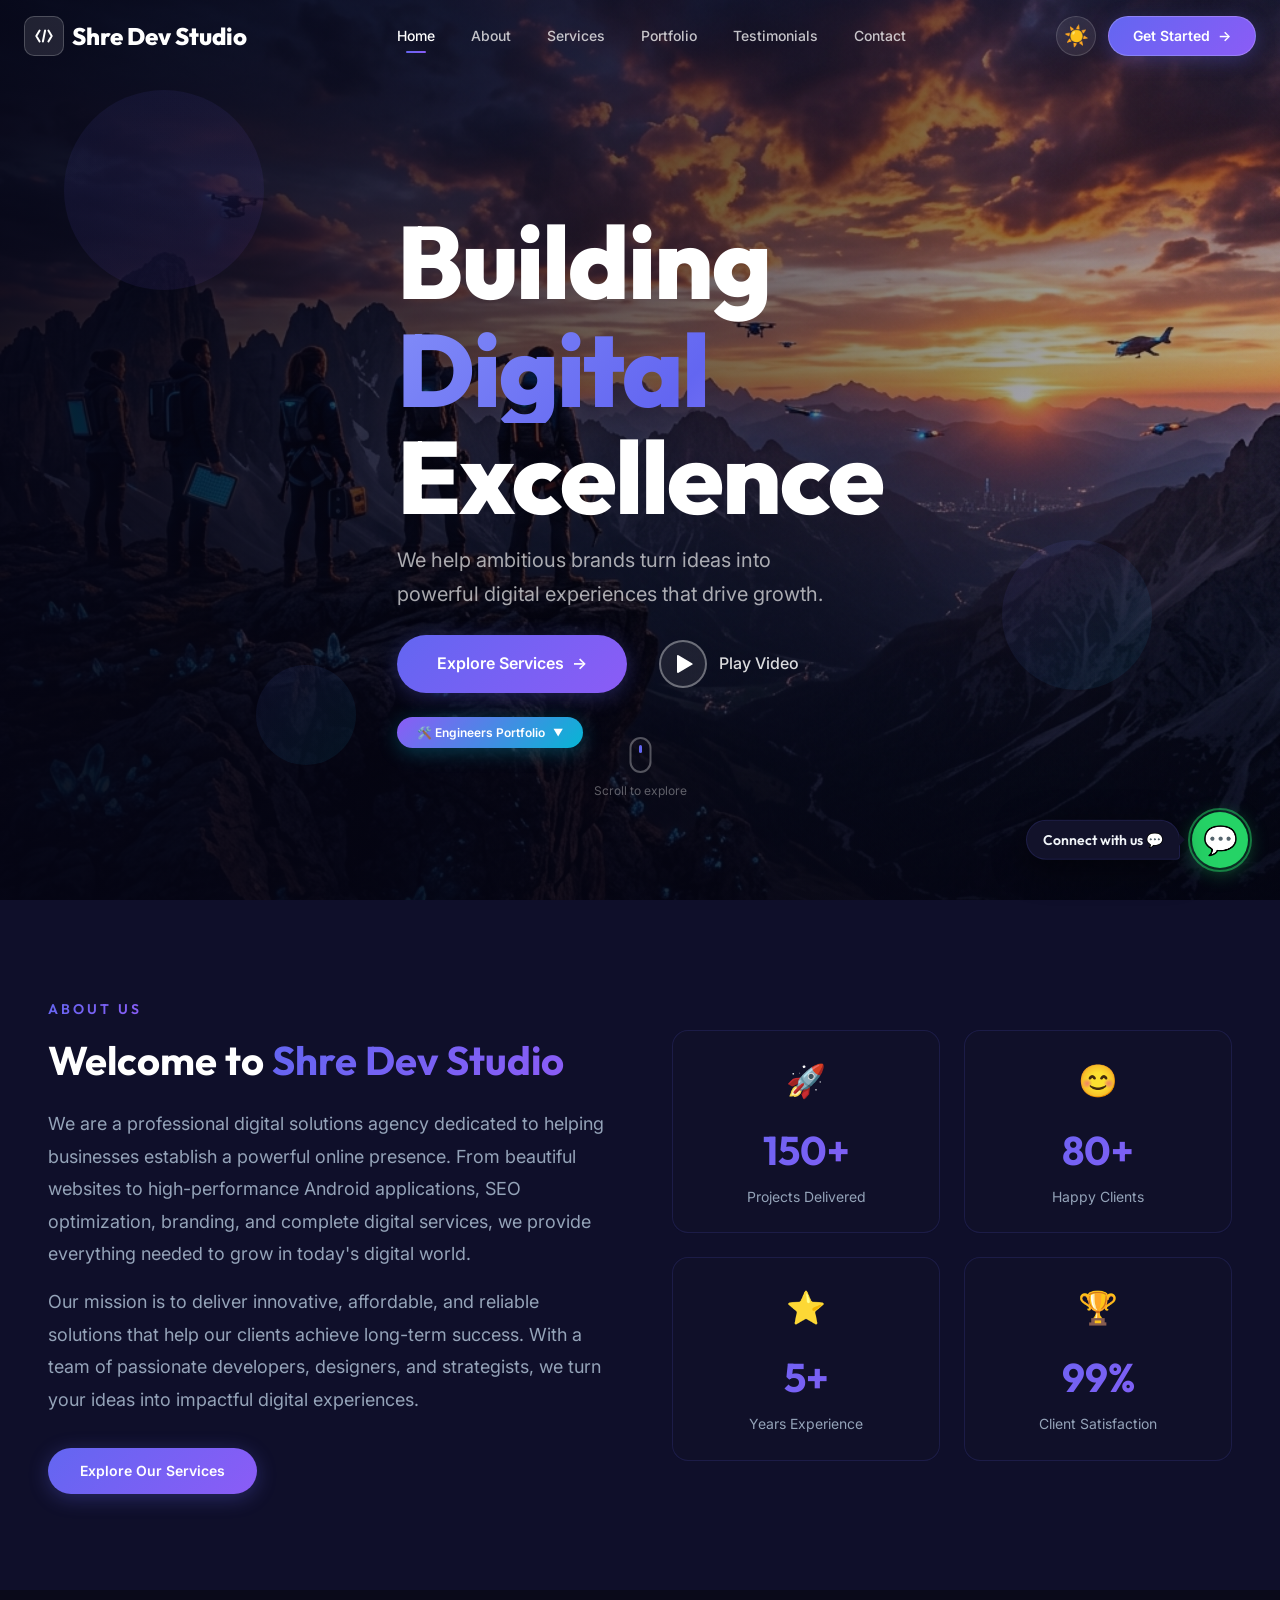
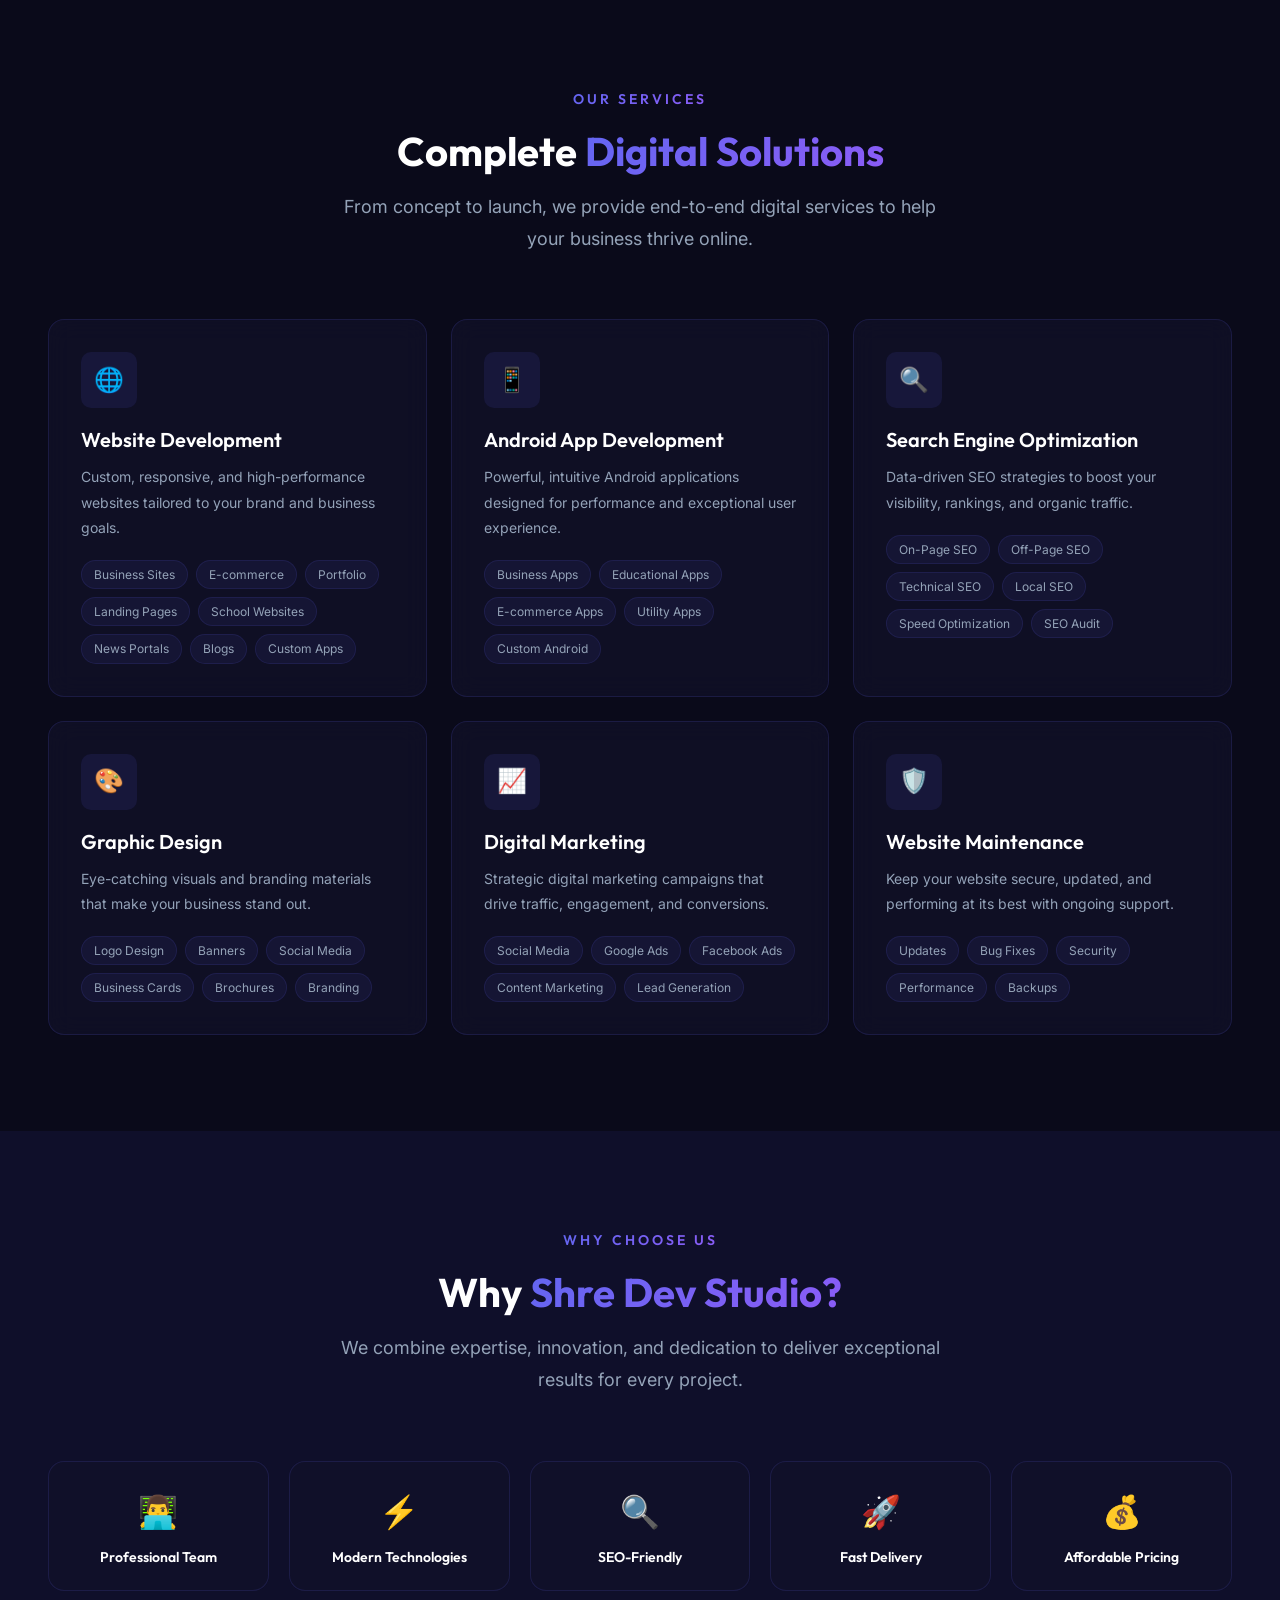
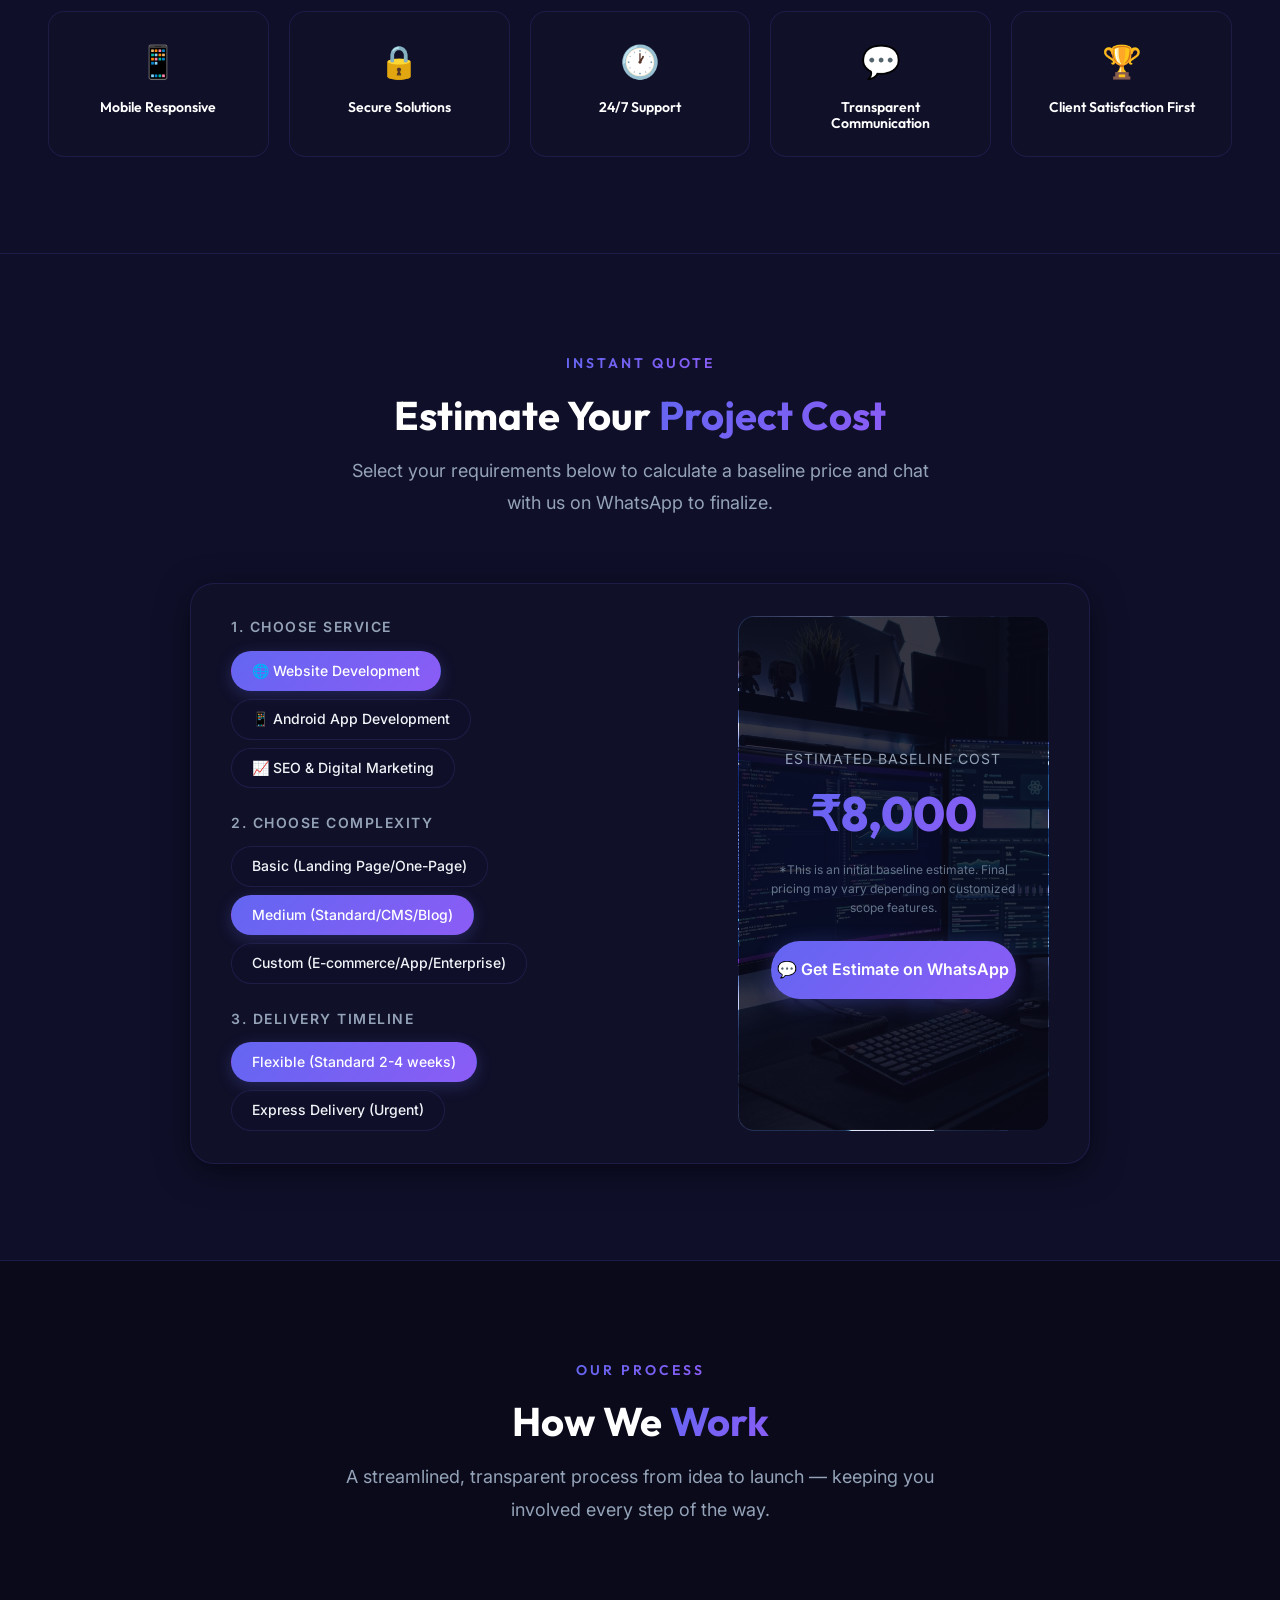
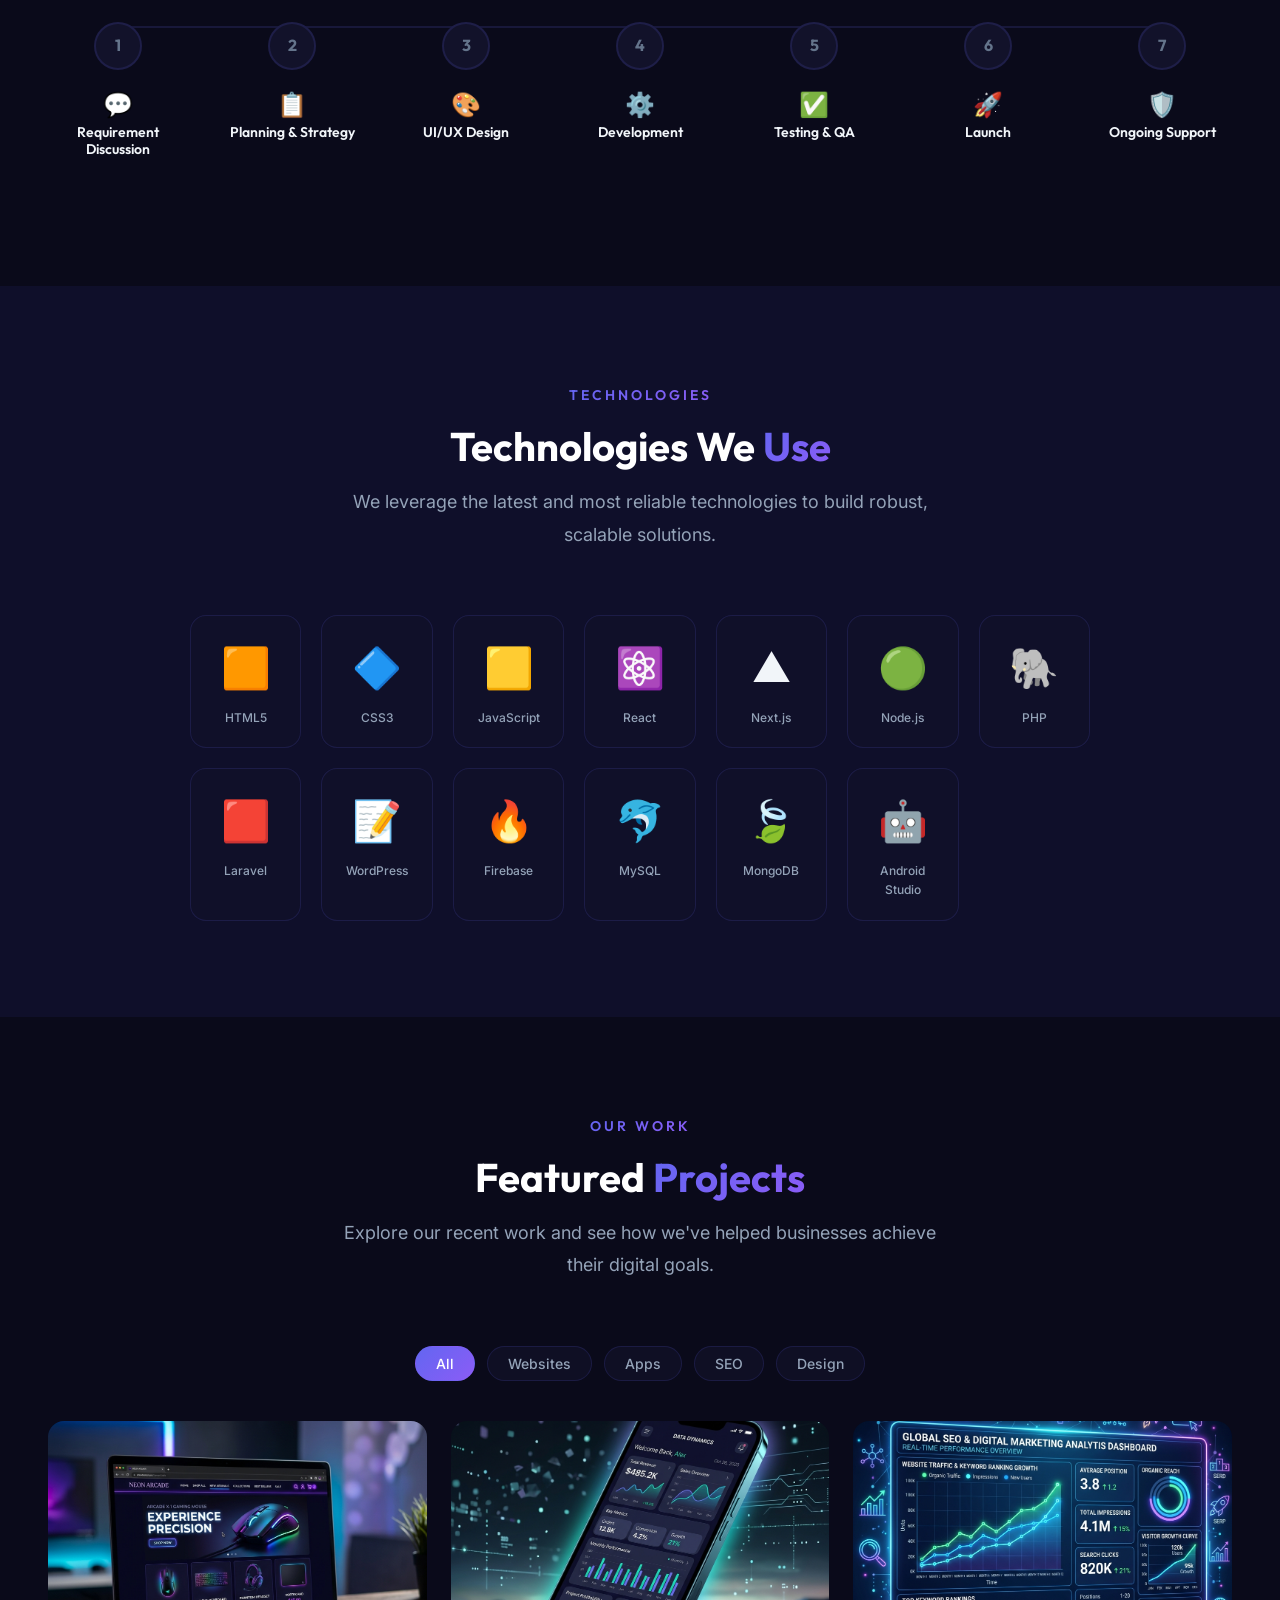
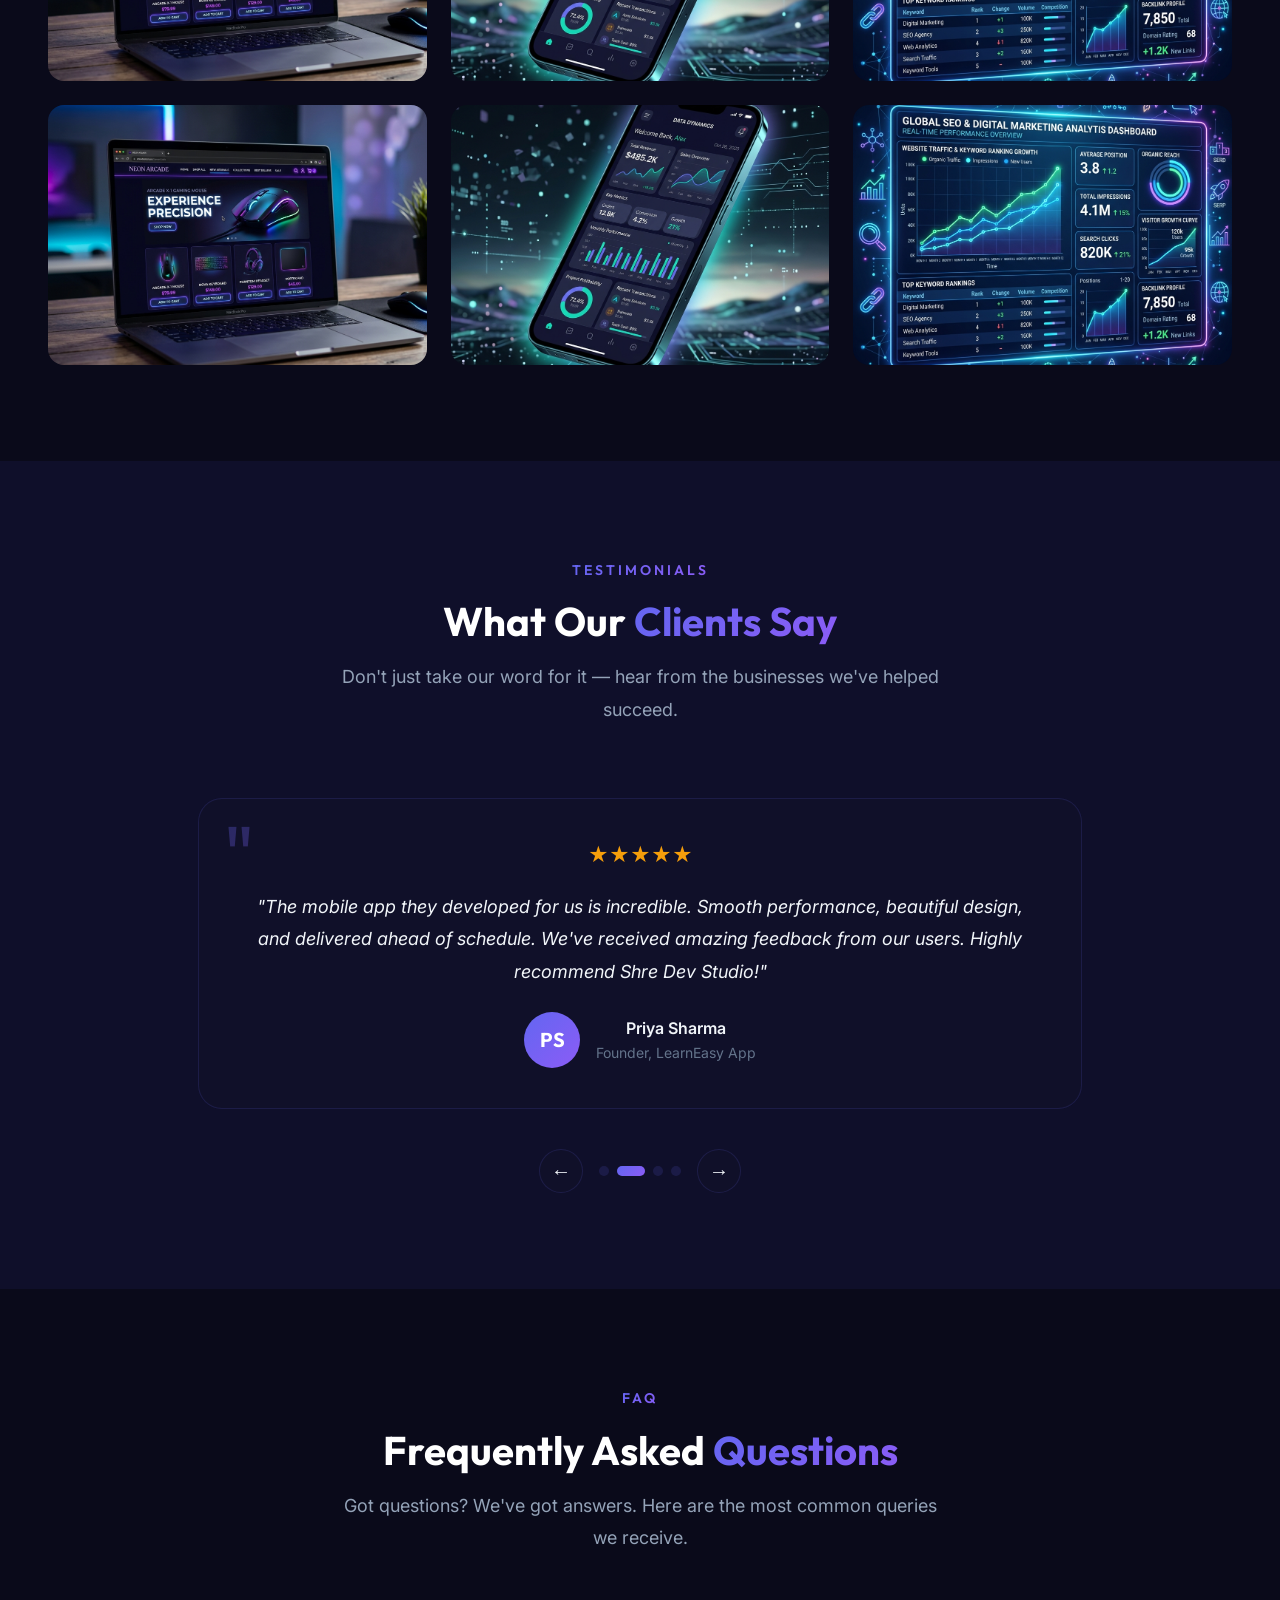
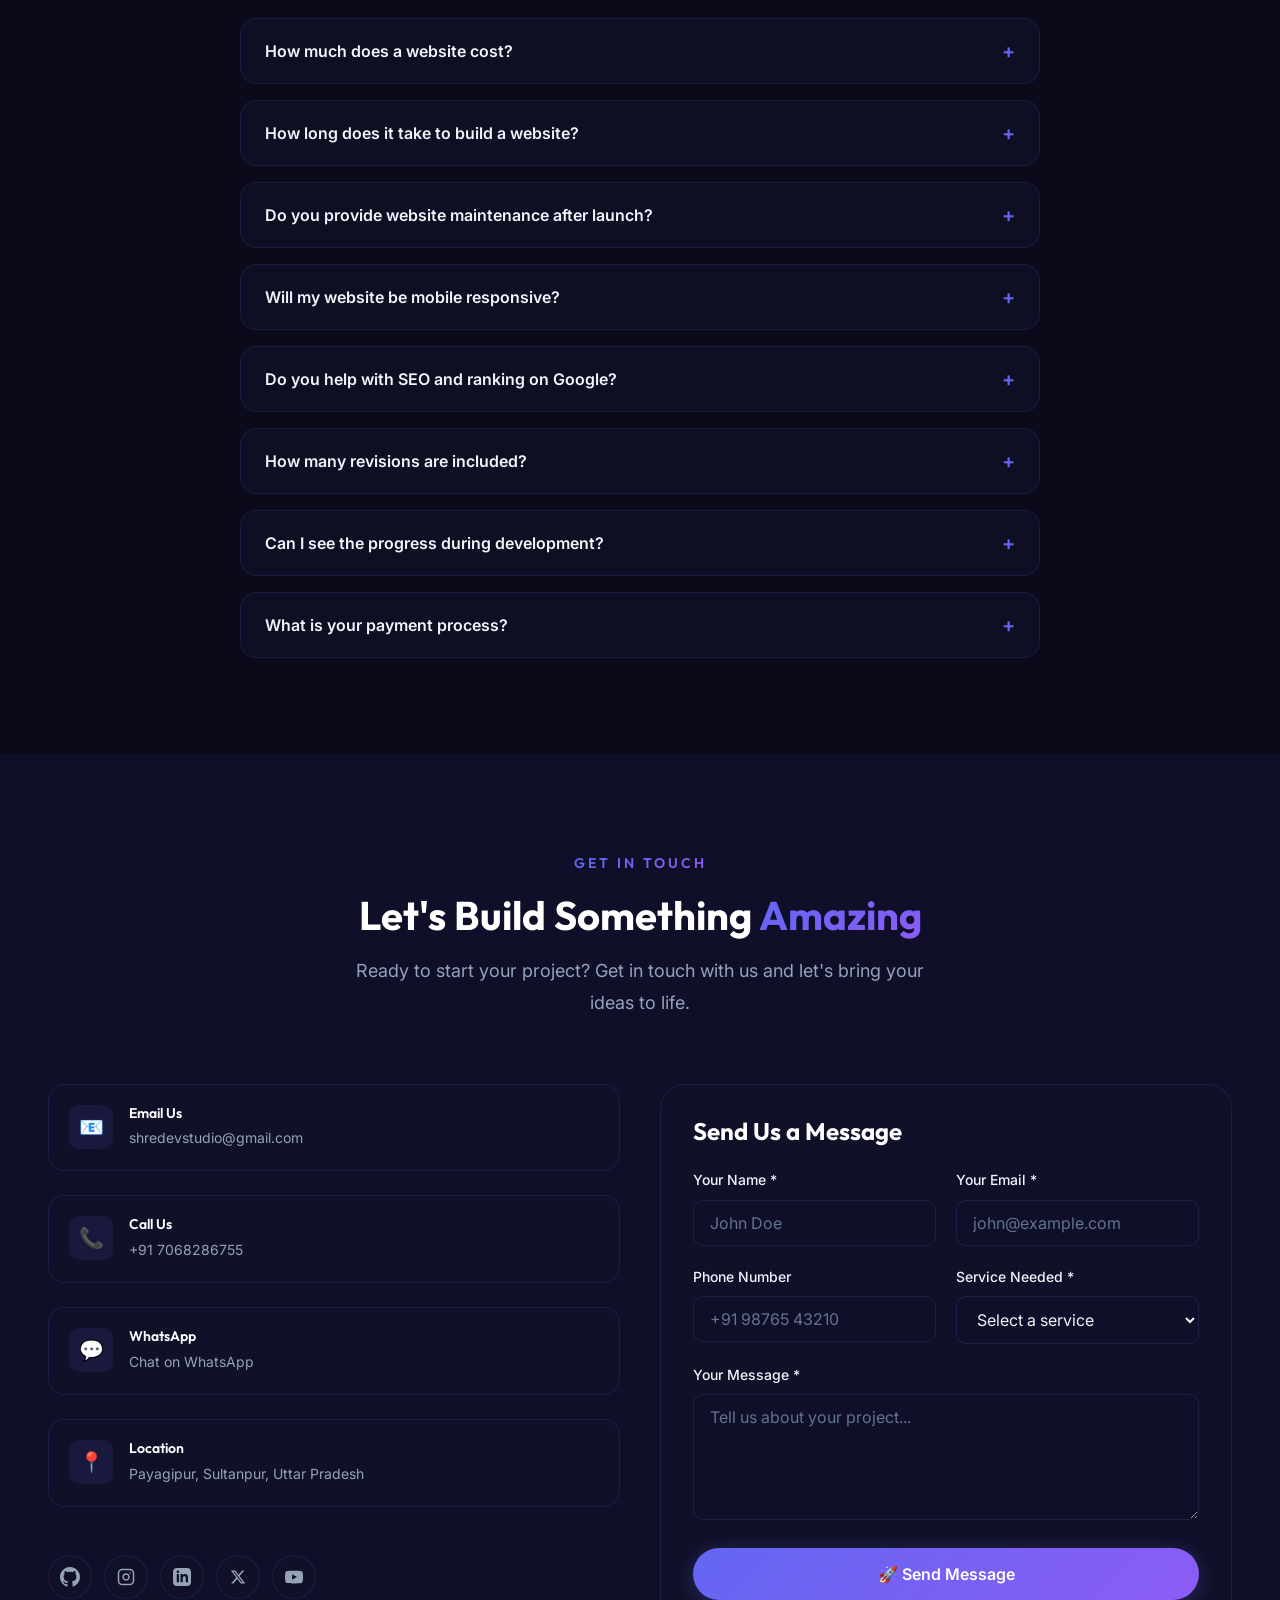
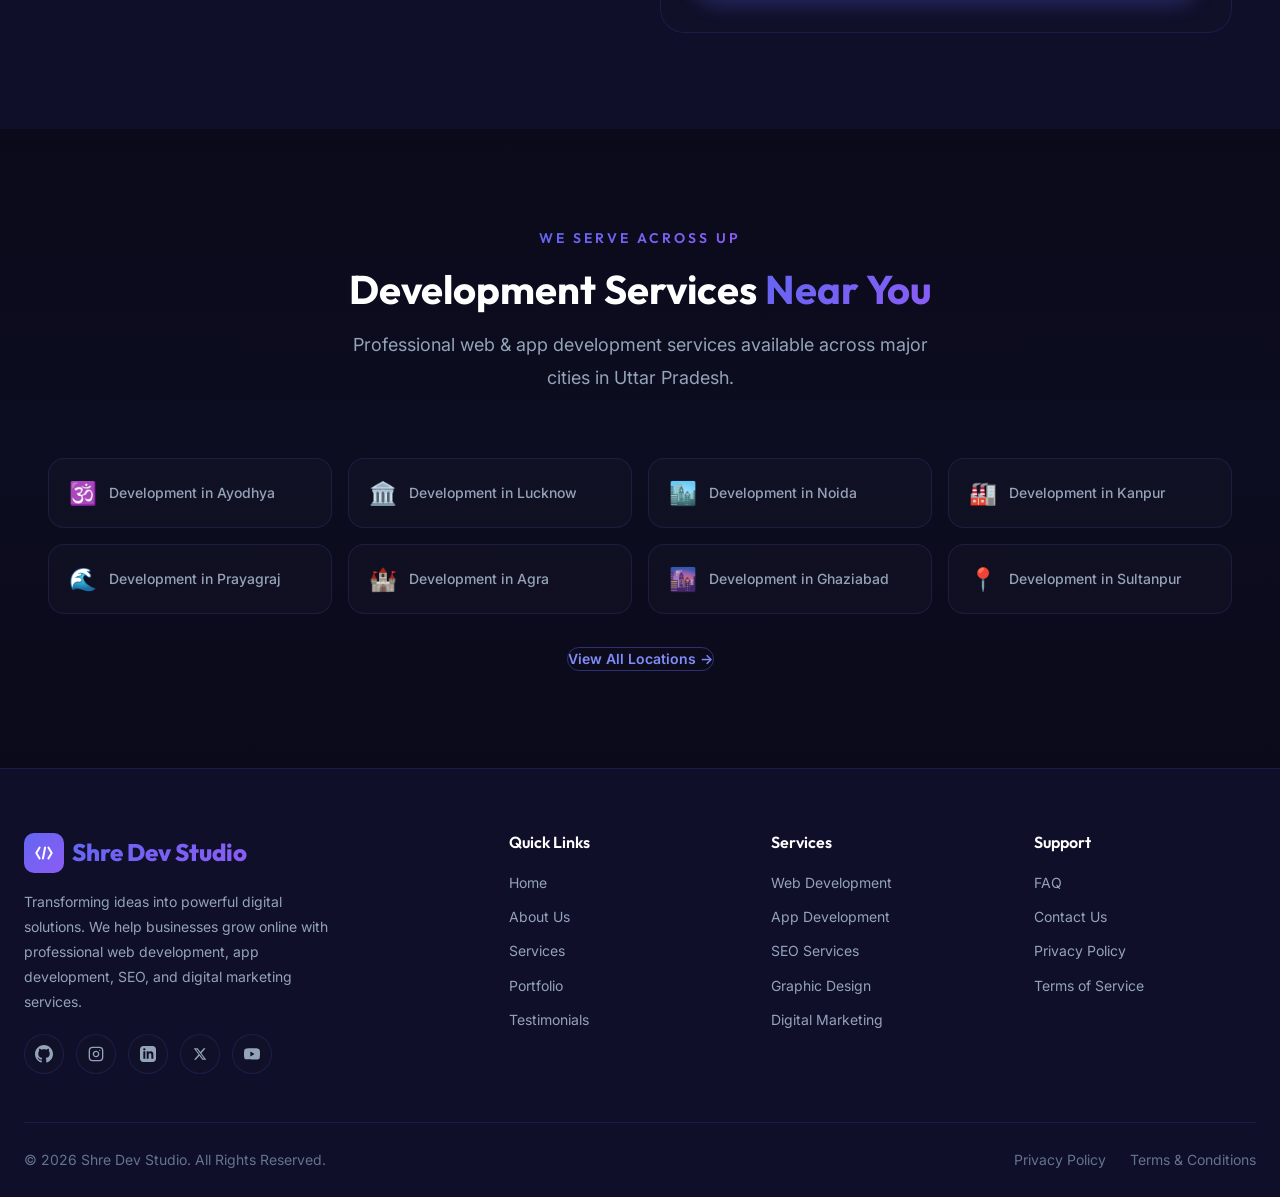
==== index.html @ f1b100f3 "feat: add Google Search Console verification meta tag and fix testimonials overflow" ====
<!DOCTYPE html>
<html lang="en" data-theme="dark">

<head>
  <meta name="google-site-verification" content="E406HyNYIqnOpGZdB5TGiKo2HDnlmCuM9sXrgtNdqH0" />
  <meta charset="UTF-8">
  <meta name="viewport" content="width=device-width, initial-scale=1.0">
  <meta name="description"
    content="Shre Dev Studio — Professional website development, Android app development, SEO, branding, and complete digital solutions. Transform your ideas into powerful digital products.">
  <meta name="keywords"
    content="web development, android app development, SEO, digital marketing, graphic design, Shre Dev Studio">
  <meta name="author" content="Shre Dev Studio">
  <meta name="robots" content="index, follow">
  <meta name="google-site-verification" content="_7-mCQWUEItEmErUAG4R-D1ymG3oy1KZn84P_US-91A" />

  <!-- Open Graph -->
  <meta property="og:title" content="Shre Dev Studio — Transforming Ideas into Powerful Digital Solutions">
  <meta property="og:description"
    content="Professional website development, Android app development, SEO, branding, and complete digital solutions.">
  <meta property="og:type" content="website">
  <meta property="og:url" content="https://www.shredevstudio.com">
  <meta property="og:image" content="assets/images/hero-illustration.png">

  <!-- Twitter Card -->
  <meta name="twitter:card" content="summary_large_image">
  <meta name="twitter:title" content="Shre Dev Studio — Transforming Ideas into Powerful Digital Solutions">
  <meta name="twitter:description"
    content="Professional website development, Android app development, SEO, branding, and complete digital solutions.">

  <link rel="canonical" href="https://www.shredevstudio.com" />

  <title>Shre Dev Studio — Transforming Ideas into Powerful Digital Solutions</title>

  <!-- Preconnect to Google Fonts -->
  <link rel="preconnect" href="https://fonts.googleapis.com">
  <link rel="preconnect" href="https://fonts.gstatic.com" crossorigin>

  <!-- Stylesheets -->
  <link rel="stylesheet" href="css/style.css">
  <link rel="stylesheet" href="css/sections.css">
  <link rel="stylesheet" href="css/animations.css">

  <!-- Favicon -->
  <link rel="icon" type="image/svg+xml"
    href="data:image/svg+xml,<svg xmlns='http://www.w3.org/2000/svg' viewBox='0 0 100 100'><rect width='100' height='100' rx='20' fill='%236366f1'/><text x='50' y='68' font-family='Arial' font-size='55' font-weight='bold' text-anchor='middle' fill='white'>S</text></svg>">

  <!-- JSON-LD Structured Data -->
  <script type="application/ld+json">
  {
    "@context": "https://schema.org",
    "@type": "ProfessionalService",
    "name": "Shre Dev Studio",
    "description": "Professional digital solutions agency providing website development, Android app development, SEO, branding, and digital marketing services.",
    "url": "https://www.shredevstudio.com",
    "logo": "https://www.shredevstudio.com/assets/images/hero-illustration.png",
    "telephone": "+917068286755",
    "email": "shredevstudio@gmail.com",
    "founder": {
      "@type": "Organization",
      "name": "Titanium Team"
    },
    "address": {
      "@type": "PostalAddress",
      "streetAddress": "Padipur",
      "addressLocality": "Sultanpur",
      "addressRegion": "Uttar Pradesh",
      "addressCountry": "IN"
    },
    "serviceType": ["Web Development", "App Development", "SEO", "Digital Marketing", "Graphic Design"],
    "areaServed": "Worldwide",
    "priceRange": "$$",
    "sameAs": [
      "https://github.com/shreyansh00102/shredevstudio",
      "https://www.instagram.com/shre_webstudio",
      "https://www.linkedin.com/in/shreyansh-upadhyay-8b54b6243"
    ]
  }
  </script>
</head>

<body>

  <!-- ============================================
       Navigation
       ============================================ -->
  <nav class="navbar navbar--transparent" id="navbar" role="navigation" aria-label="Main navigation">
    <div class="navbar__container">
      <a href="#" class="navbar__logo" aria-label="Shre Dev Studio Home">
        <div class="navbar__logo-icon">
          <svg xmlns="http://www.w3.org/2000/svg" viewBox="0 0 100 100" fill="none" stroke="currentColor"
            stroke-width="9" stroke-linecap="round" stroke-linejoin="round" style="width: 22px; height: 22px;">
            <path d="M30 25 L15 50 L30 75 M70 25 L85 50 L70 75 M45 75 L55 25" />
          </svg>
        </div>
        <span>Shre Dev Studio</span>
      </a>

      <div class="navbar__menu" id="navbar-menu" role="menubar">
        <a href="#home" class="navbar__link active" role="menuitem">Home</a>
        <a href="#about" class="navbar__link" role="menuitem">About</a>
        <a href="#services" class="navbar__link" role="menuitem">Services</a>
        <a href="#portfolio" class="navbar__link" role="menuitem">Portfolio</a>
        <a href="#testimonials" class="navbar__link" role="menuitem">Testimonials</a>
        <a href="#contact" class="navbar__link" role="menuitem">Contact</a>
      </div>

      <div class="navbar__actions">
        <button class="theme-toggle" id="theme-toggle" aria-label="Toggle dark mode">🌙</button>
        <a href="#contact" class="btn btn--primary btn--nav-cta">Get Started <span class="btn-arrow">→</span></a>
        <button class="hamburger" id="hamburger" aria-label="Open menu" aria-expanded="false">
          <span class="hamburger__line"></span>
          <span class="hamburger__line"></span>
          <span class="hamburger__line"></span>
        </button>
      </div>
    </div>
  </nav>

  <!-- Mobile Overlay -->
  <div class="mobile-overlay" id="mobile-overlay"></div>

  <main>

    <!-- ============================================
         Hero Section — Cinematic Full-Screen
         ============================================ -->
    <section class="hero-cinematic" id="home">
      <!-- Background Image -->
      <div class="hero-cinematic__bg">
        <img src="assets/images/hero-cinematic.png" alt="Shre Dev Studio — Digital Excellence" loading="eager">
      </div>

      <!-- Gradient Overlay -->
      <div class="hero-cinematic__overlay"></div>

      <!-- Floating particles -->
      <div class="particle particle--1"></div>
      <div class="particle particle--2"></div>
      <div class="particle particle--3"></div>

      <!-- Hero Content -->
      <div class="hero-cinematic__content">
        <h1 class="hero-cinematic__title">
          Building
          <span class="hero-cinematic__title-highlight">Digital</span>
          Excellence
        </h1>

        <p class="hero-cinematic__subtitle">
          We help ambitious brands turn ideas into<br>
          powerful digital experiences that drive growth.
        </p>

        <div class="hero-cinematic__cta">
          <a href="#services" class="btn btn--primary btn--lg hero-cinematic__btn-explore">
            Explore Services <span class="btn-arrow">→</span>
          </a>
          <div class="hero-cinematic__play-btn" role="button" tabindex="0" aria-label="Play Video">
            <div class="hero-cinematic__play-icon">
              <svg width="16" height="18" viewBox="0 0 16 18" fill="none" xmlns="http://www.w3.org/2000/svg">
                <path d="M15 8.134a1 1 0 0 1 0 1.732l-13.5 7.794A1 1 0 0 1 0 16.794V1.206A1 1 0 0 1 1.5.34L15 8.134z"
                  fill="white" />
              </svg>
            </div>
            <span>Play Video</span>
          </div>
        </div>

        <!-- Engineers Portfolio Dropdown -->
        <div class="hero-cinematic__portfolio-dropdown">
          <div class="dropdown btn--dropdown-container">
            <button class="btn btn--accent btn--sm dropdown__trigger" aria-haspopup="true" aria-expanded="false"
              style="display: flex; align-items: center; gap: 8px;">
              🛠️ Engineers Portfolio <span class="dropdown__arrow"
                style="font-size: 10px; transition: transform var(--transition-normal);">▼</span>
            </button>
            <div class="dropdown__menu">
              <a href="https://zameerkhan.online" class="dropdown__item" target="_blank" rel="noopener">👨‍💻 Zameer
                Khan Portfolio</a>
              <a href="https://shreyansh-two.vercel.app" class="dropdown__item" target="_blank" rel="noopener">👨‍💻
                Shreyansh Portfolio</a>
            </div>
          </div>
        </div>
      </div>



      <!-- Scroll Indicator -->
      <div class="hero-cinematic__scroll">
        <div class="hero-cinematic__scroll-mouse"></div>
        <span>Scroll to explore</span>
      </div>
    </section>

    <!-- ============================================
         About Section
         ============================================ -->
    <section class="section section--alt" id="about">
      <div class="container">
        <div class="about__grid">
          <div class="about__text animate-on-scroll" data-animation="slide-right">
            <span class="section__label">About Us</span>
            <h2 class="section__title">Welcome to <span class="gradient-text">Shre Dev Studio</span></h2>
            <p>
              We are a professional digital solutions agency dedicated to helping businesses establish a powerful online
              presence. From beautiful websites to high-performance Android applications, SEO optimization, branding,
              and complete digital services, we provide everything needed to grow in today's digital world.
            </p>
            <p>
              Our mission is to deliver innovative, affordable, and reliable solutions that help our clients achieve
              long-term success. With a team of passionate developers, designers, and strategists, we turn your ideas
              into impactful digital experiences.
            </p>
            <div style="margin-top: var(--space-8);">
              <a href="#services" class="btn btn--primary">Explore Our Services</a>
            </div>
          </div>

          <div class="about__stats-grid animate-on-scroll" data-animation="slide-left">
            <div class="about__stat-card">
              <div class="about__stat-icon">🚀</div>
              <div class="about__stat-value" data-counter="150" data-suffix="+">0+</div>
              <div class="about__stat-title">Projects Delivered</div>
            </div>
            <div class="about__stat-card">
              <div class="about__stat-icon">😊</div>
              <div class="about__stat-value" data-counter="80" data-suffix="+">0+</div>
              <div class="about__stat-title">Happy Clients</div>
            </div>
            <div class="about__stat-card">
              <div class="about__stat-icon">⭐</div>
              <div class="about__stat-value" data-counter="5" data-suffix="+">0+</div>
              <div class="about__stat-title">Years Experience</div>
            </div>
            <div class="about__stat-card">
              <div class="about__stat-icon">🏆</div>
              <div class="about__stat-value" data-counter="99" data-suffix="%">0%</div>
              <div class="about__stat-title">Client Satisfaction</div>
            </div>
          </div>
        </div>
      </div>
    </section>

    <!-- ============================================
         Services Section
         ============================================ -->
    <section class="section" id="services">
      <div class="container">
        <div class="section__header animate-on-scroll">
          <span class="section__label">Our Services</span>
          <h2 class="section__title">Complete <span class="gradient-text">Digital Solutions</span></h2>
          <p class="section__subtitle">From concept to launch, we provide end-to-end digital services to help your
            business thrive online.</p>
        </div>

        <div class="services__grid">
          <!-- Website Development -->
          <div class="service-card animate-on-scroll delay-1">
            <div class="service-card__icon">🌐</div>
            <h3 class="service-card__title">Website Development</h3>
            <p class="service-card__desc">Custom, responsive, and high-performance websites tailored to your brand and
              business goals.</p>
            <div class="service-card__list">
              <span class="service-card__tag">Business Sites</span>
              <span class="service-card__tag">E-commerce</span>
              <span class="service-card__tag">Portfolio</span>
              <span class="service-card__tag">Landing Pages</span>
              <span class="service-card__tag">School Websites</span>
              <span class="service-card__tag">News Portals</span>
              <span class="service-card__tag">Blogs</span>
              <span class="service-card__tag">Custom Apps</span>
            </div>
          </div>

          <!-- Android App Development -->
          <div class="service-card animate-on-scroll delay-2">
            <div class="service-card__icon">📱</div>
            <h3 class="service-card__title">Android App Development</h3>
            <p class="service-card__desc">Powerful, intuitive Android applications designed for performance and
              exceptional user experience.</p>
            <div class="service-card__list">
              <span class="service-card__tag">Business Apps</span>
              <span class="service-card__tag">Educational Apps</span>
              <span class="service-card__tag">E-commerce Apps</span>
              <span class="service-card__tag">Utility Apps</span>
              <span class="service-card__tag">Custom Android</span>
            </div>
          </div>

          <!-- SEO -->
          <div class="service-card animate-on-scroll delay-3">
            <div class="service-card__icon">🔍</div>
            <h3 class="service-card__title">Search Engine Optimization</h3>
            <p class="service-card__desc">Data-driven SEO strategies to boost your visibility, rankings, and organic
              traffic.</p>
            <div class="service-card__list">
              <span class="service-card__tag">On-Page SEO</span>
              <span class="service-card__tag">Off-Page SEO</span>
              <span class="service-card__tag">Technical SEO</span>
              <span class="service-card__tag">Local SEO</span>
              <span class="service-card__tag">Speed Optimization</span>
              <span class="service-card__tag">SEO Audit</span>
            </div>
          </div>

          <!-- Graphic Design -->
          <div class="service-card animate-on-scroll delay-4">
            <div class="service-card__icon">🎨</div>
            <h3 class="service-card__title">Graphic Design</h3>
            <p class="service-card__desc">Eye-catching visuals and branding materials that make your business stand out.
            </p>
            <div class="service-card__list">
              <span class="service-card__tag">Logo Design</span>
              <span class="service-card__tag">Banners</span>
              <span class="service-card__tag">Social Media</span>
              <span class="service-card__tag">Business Cards</span>
              <span class="service-card__tag">Brochures</span>
              <span class="service-card__tag">Branding</span>
            </div>
          </div>

          <!-- Digital Marketing -->
          <div class="service-card animate-on-scroll delay-5">
            <div class="service-card__icon">📈</div>
            <h3 class="service-card__title">Digital Marketing</h3>
            <p class="service-card__desc">Strategic digital marketing campaigns that drive traffic, engagement, and
              conversions.</p>
            <div class="service-card__list">
              <span class="service-card__tag">Social Media</span>
              <span class="service-card__tag">Google Ads</span>
              <span class="service-card__tag">Facebook Ads</span>
              <span class="service-card__tag">Content Marketing</span>
              <span class="service-card__tag">Lead Generation</span>
            </div>
          </div>

          <!-- Website Maintenance -->
          <div class="service-card animate-on-scroll delay-6">
            <div class="service-card__icon">🛡️</div>
            <h3 class="service-card__title">Website Maintenance</h3>
            <p class="service-card__desc">Keep your website secure, updated, and performing at its best with ongoing
              support.</p>
            <div class="service-card__list">
              <span class="service-card__tag">Updates</span>
              <span class="service-card__tag">Bug Fixes</span>
              <span class="service-card__tag">Security</span>
              <span class="service-card__tag">Performance</span>
              <span class="service-card__tag">Backups</span>
            </div>
          </div>
        </div>
      </div>
    </section>

    <!-- ============================================
         Why Choose Us Section
         ============================================ -->
    <section class="section section--alt" id="why-us">
      <div class="container">
        <div class="section__header animate-on-scroll">
          <span class="section__label">Why Choose Us</span>
          <h2 class="section__title">Why <span class="gradient-text">Shre Dev Studio?</span></h2>
          <p class="section__subtitle">We combine expertise, innovation, and dedication to deliver exceptional results
            for every project.</p>
        </div>

        <div class="why__grid">
          <div class="why-card animate-on-scroll delay-1">
            <span class="why-card__icon">👨‍💻</span>
            <h4 class="why-card__title">Professional Team</h4>
          </div>
          <div class="why-card animate-on-scroll delay-2">
            <span class="why-card__icon">⚡</span>
            <h4 class="why-card__title">Modern Technologies</h4>
          </div>
          <div class="why-card animate-on-scroll delay-3">
            <span class="why-card__icon">🔍</span>
            <h4 class="why-card__title">SEO-Friendly</h4>
          </div>
          <div class="why-card animate-on-scroll delay-4">
            <span class="why-card__icon">🚀</span>
            <h4 class="why-card__title">Fast Delivery</h4>
          </div>
          <div class="why-card animate-on-scroll delay-5">
            <span class="why-card__icon">💰</span>
            <h4 class="why-card__title">Affordable Pricing</h4>
          </div>
          <div class="why-card animate-on-scroll delay-1">
            <span class="why-card__icon">📱</span>
            <h4 class="why-card__title">Mobile Responsive</h4>
          </div>
          <div class="why-card animate-on-scroll delay-2">
            <span class="why-card__icon">🔒</span>
            <h4 class="why-card__title">Secure Solutions</h4>
          </div>
          <div class="why-card animate-on-scroll delay-3">
            <span class="why-card__icon">🕐</span>
            <h4 class="why-card__title">24/7 Support</h4>
          </div>
          <div class="why-card animate-on-scroll delay-4">
            <span class="why-card__icon">💬</span>
            <h4 class="why-card__title">Transparent Communication</h4>
          </div>
          <div class="why-card animate-on-scroll delay-5">
            <span class="why-card__icon">🏆</span>
            <h4 class="why-card__title">Client Satisfaction First</h4>
          </div>
        </div>
      </div>
    </section>

    <!-- ============================================
         Project Cost Calculator Section
         ============================================ -->
    <section class="section calculator-section" id="estimator">
      <div class="container">
        <div class="section__header animate-on-scroll">
          <span class="section__label">Instant Quote</span>
          <h2 class="section__title">Estimate Your <span class="gradient-text">Project Cost</span></h2>
          <p class="section__subtitle">Select your requirements below to calculate a baseline price and chat with us on
            WhatsApp to finalize.</p>
        </div>

        <div class="calculator-wrapper animate-on-scroll" id="project-calculator">
          <div class="calc-grid">
            <!-- Selector Options -->
            <div class="calc-options">
              <!-- Service Category -->
              <div>
                <div class="calc-group-title">1. Choose Service</div>
                <div class="calc-pills">
                  <div class="calc-pill active" data-type="service" data-value="web">🌐 Website Development</div>
                  <div class="calc-pill" data-type="service" data-value="app">📱 Android App Development</div>
                  <div class="calc-pill" data-type="service" data-value="seo">📈 SEO & Digital Marketing</div>
                </div>
              </div>

              <!-- Scope / Complexity -->
              <div>
                <div class="calc-group-title">2. Choose Complexity</div>
                <div class="calc-pills">
                  <div class="calc-pill" data-type="size" data-value="basic">Basic (Landing Page/One-Page)</div>
                  <div class="calc-pill active" data-type="size" data-value="medium">Medium (Standard/CMS/Blog)</div>
                  <div class="calc-pill" data-type="size" data-value="custom">Custom (E-commerce/App/Enterprise)</div>
                </div>
              </div>

              <!-- Delivery Time -->
              <div>
                <div class="calc-group-title">3. Delivery Timeline</div>
                <div class="calc-pills">
                  <div class="calc-pill active" data-type="urgency" data-value="standard">Flexible (Standard 2-4 weeks)
                  </div>
                  <div class="calc-pill" data-type="urgency" data-value="urgent">Express Delivery (Urgent)</div>
                </div>
              </div>
            </div>

            <!-- Dynamic Result Card -->
            <div class="calc-result-card">
              <div class="calc-price-label">Estimated Baseline Cost</div>
              <div class="calc-price-val" id="calc-price-val">₹8,000</div>
              <div class="calc-price-note">*This is an initial baseline estimate. Final pricing may vary depending on
                customized scope features.</div>
              <a href="#" class="btn btn--primary btn--lg" id="calc-quote-btn" target="_blank" rel="noopener">
                💬 Get Estimate on WhatsApp
              </a>
            </div>
          </div>
        </div>
      </div>
    </section>

    <!-- ============================================
         Process Section
         ============================================ -->
    <section class="section" id="process">
      <div class="container">
        <div class="section__header animate-on-scroll">
          <span class="section__label">Our Process</span>
          <h2 class="section__title">How We <span class="gradient-text">Work</span></h2>
          <p class="section__subtitle">A streamlined, transparent process from idea to launch — keeping you involved
            every step of the way.</p>
        </div>

        <div class="process__timeline animate-on-scroll">
          <div class="process__step">
            <div class="process__step-number">1</div>
            <div class="process__step-info">
              <span class="process__step-icon">💬</span>
              <h4 class="process__step-title">Requirement Discussion</h4>
            </div>
          </div>
          <div class="process__step">
            <div class="process__step-number">2</div>
            <div class="process__step-info">
              <span class="process__step-icon">📋</span>
              <h4 class="process__step-title">Planning & Strategy</h4>
            </div>
          </div>
          <div class="process__step">
            <div class="process__step-number">3</div>
            <div class="process__step-info">
              <span class="process__step-icon">🎨</span>
              <h4 class="process__step-title">UI/UX Design</h4>
            </div>
          </div>
          <div class="process__step">
            <div class="process__step-number">4</div>
            <div class="process__step-info">
              <span class="process__step-icon">⚙️</span>
              <h4 class="process__step-title">Development</h4>
            </div>
          </div>
          <div class="process__step">
            <div class="process__step-number">5</div>
            <div class="process__step-info">
              <span class="process__step-icon">✅</span>
              <h4 class="process__step-title">Testing & QA</h4>
            </div>
          </div>
          <div class="process__step">
            <div class="process__step-number">6</div>
            <div class="process__step-info">
              <span class="process__step-icon">🚀</span>
              <h4 class="process__step-title">Launch</h4>
            </div>
          </div>
          <div class="process__step">
            <div class="process__step-number">7</div>
            <div class="process__step-info">
              <span class="process__step-icon">🛡️</span>
              <h4 class="process__step-title">Ongoing Support</h4>
            </div>
          </div>
        </div>
      </div>
    </section>

    <!-- ============================================
         Technologies Section
         ============================================ -->
    <section class="section section--alt" id="technologies">
      <div class="container">
        <div class="section__header animate-on-scroll">
          <span class="section__label">Technologies</span>
          <h2 class="section__title">Technologies We <span class="gradient-text">Use</span></h2>
          <p class="section__subtitle">We leverage the latest and most reliable technologies to build robust, scalable
            solutions.</p>
        </div>

        <div class="tech__grid animate-on-scroll">
          <div class="tech-item">
            <span class="tech-item__icon">🟧</span>
            <span class="tech-item__name">HTML5</span>
          </div>
          <div class="tech-item">
            <span class="tech-item__icon">🔷</span>
            <span class="tech-item__name">CSS3</span>
          </div>
          <div class="tech-item">
            <span class="tech-item__icon">🟨</span>
            <span class="tech-item__name">JavaScript</span>
          </div>
          <div class="tech-item">
            <span class="tech-item__icon">⚛️</span>
            <span class="tech-item__name">React</span>
          </div>
          <div class="tech-item">
            <span class="tech-item__icon">▲</span>
            <span class="tech-item__name">Next.js</span>
          </div>
          <div class="tech-item">
            <span class="tech-item__icon">🟢</span>
            <span class="tech-item__name">Node.js</span>
          </div>
          <div class="tech-item">
            <span class="tech-item__icon">🐘</span>
            <span class="tech-item__name">PHP</span>
          </div>
          <div class="tech-item">
            <span class="tech-item__icon">🟥</span>
            <span class="tech-item__name">Laravel</span>
          </div>
          <div class="tech-item">
            <span class="tech-item__icon">📝</span>
            <span class="tech-item__name">WordPress</span>
          </div>
          <div class="tech-item">
            <span class="tech-item__icon">🔥</span>
            <span class="tech-item__name">Firebase</span>
          </div>
          <div class="tech-item">
            <span class="tech-item__icon">🐬</span>
            <span class="tech-item__name">MySQL</span>
          </div>
          <div class="tech-item">
            <span class="tech-item__icon">🍃</span>
            <span class="tech-item__name">MongoDB</span>
          </div>
          <div class="tech-item">
            <span class="tech-item__icon">🤖</span>
            <span class="tech-item__name">Android Studio</span>
          </div>
        </div>
      </div>
    </section>

    <!-- ============================================
         Portfolio Section
         ============================================ -->
    <section class="section" id="portfolio">
      <div class="container">
        <div class="section__header animate-on-scroll">
          <span class="section__label">Our Work</span>
          <h2 class="section__title">Featured <span class="gradient-text">Projects</span></h2>
          <p class="section__subtitle">Explore our recent work and see how we've helped businesses achieve their digital
            goals.</p>
        </div>

        <div class="portfolio__filters animate-on-scroll">
          <button class="portfolio__filter-btn active" data-filter="all">All</button>
          <button class="portfolio__filter-btn" data-filter="web">Websites</button>
          <button class="portfolio__filter-btn" data-filter="app">Apps</button>
          <button class="portfolio__filter-btn" data-filter="seo">SEO</button>
          <button class="portfolio__filter-btn" data-filter="design">Design</button>
        </div>

        <div class="portfolio__grid">
          <div class="portfolio-card animate-on-scroll delay-1" data-category="web">
            <img src="assets/images/portfolio-web.png"
              alt="Custom React E-commerce Website Development Project Showcase" class="portfolio-card__image"
              loading="lazy" width="400" height="260">
            <div class="portfolio-card__overlay">
              <h3 class="portfolio-card__title">E-Commerce Platform</h3>
              <p class="portfolio-card__desc">Full-featured online store with payment integration and inventory
                management.</p>
              <div class="portfolio-card__tags">
                <span class="portfolio-card__tag">React</span>
                <span class="portfolio-card__tag">Node.js</span>
                <span class="portfolio-card__tag">MongoDB</span>
              </div>
            </div>
          </div>

          <div class="portfolio-card animate-on-scroll delay-2" data-category="app">
            <img src="assets/images/portfolio-app.png"
              alt="Custom Android App Development with Firebase Integration Showcase" class="portfolio-card__image"
              loading="lazy" width="400" height="260">
            <div class="portfolio-card__overlay">
              <h3 class="portfolio-card__title">Business Management App</h3>
              <p class="portfolio-card__desc">Android app for streamlining operations with real-time analytics
                dashboard.</p>
              <div class="portfolio-card__tags">
                <span class="portfolio-card__tag">Android</span>
                <span class="portfolio-card__tag">Firebase</span>
                <span class="portfolio-card__tag">Kotlin</span>
              </div>
            </div>
          </div>

          <div class="portfolio-card animate-on-scroll delay-3" data-category="seo">
            <img src="assets/images/portfolio-seo.png" alt="Search Engine Optimization Campaign Analytics Dashboard"
              class="portfolio-card__image" loading="lazy" width="400" height="260">
            <div class="portfolio-card__overlay">
              <h3 class="portfolio-card__title">SEO Campaign Dashboard</h3>
              <p class="portfolio-card__desc">Comprehensive SEO strategy that boosted organic traffic by 300% in 6
                months.</p>
              <div class="portfolio-card__tags">
                <span class="portfolio-card__tag">SEO</span>
                <span class="portfolio-card__tag">Analytics</span>
                <span class="portfolio-card__tag">Content</span>
              </div>
            </div>
          </div>

          <div class="portfolio-card animate-on-scroll delay-1" data-category="web">
            <img src="assets/images/portfolio-web.png" alt="WordPress Corporate Website Development Project"
              class="portfolio-card__image" loading="lazy" width="400" height="260">
            <div class="portfolio-card__overlay">
              <h3 class="portfolio-card__title">Corporate Website</h3>
              <p class="portfolio-card__desc">Modern corporate website with CMS, multilingual support, and lead
                generation forms.</p>
              <div class="portfolio-card__tags">
                <span class="portfolio-card__tag">WordPress</span>
                <span class="portfolio-card__tag">PHP</span>
                <span class="portfolio-card__tag">MySQL</span>
              </div>
            </div>
          </div>

          <div class="portfolio-card animate-on-scroll delay-2" data-category="app">
            <img src="assets/images/portfolio-app.png" alt="E-Learning Android Mobile Application Development"
              class="portfolio-card__image" loading="lazy" width="400" height="260">
            <div class="portfolio-card__overlay">
              <h3 class="portfolio-card__title">E-Learning Platform</h3>
              <p class="portfolio-card__desc">Interactive learning app with video courses, quizzes, and progress
                tracking.</p>
              <div class="portfolio-card__tags">
                <span class="portfolio-card__tag">Android</span>
                <span class="portfolio-card__tag">Firebase</span>
                <span class="portfolio-card__tag">Java</span>
              </div>
            </div>
          </div>

          <div class="portfolio-card animate-on-scroll delay-3" data-category="design">
            <img src="assets/images/portfolio-seo.png" alt="Brand Identity Design and Graphic Assets Guidelines Package"
              class="portfolio-card__image" loading="lazy" width="400" height="260">
            <div class="portfolio-card__overlay">
              <h3 class="portfolio-card__title">Brand Identity Package</h3>
              <p class="portfolio-card__desc">Complete branding solution including logo, business cards, social media
                templates, and guidelines.</p>
              <div class="portfolio-card__tags">
                <span class="portfolio-card__tag">Branding</span>
                <span class="portfolio-card__tag">Logo</span>
                <span class="portfolio-card__tag">Social Media</span>
              </div>
            </div>
          </div>
        </div>
      </div>
    </section>

    <!-- ============================================
         Testimonials Section
         ============================================ -->
    <section class="section section--alt" id="testimonials">
      <div class="container">
        <div class="section__header animate-on-scroll">
          <span class="section__label">Testimonials</span>
          <h2 class="section__title">What Our <span class="gradient-text">Clients Say</span></h2>
          <p class="section__subtitle">Don't just take our word for it — hear from the businesses we've helped succeed.
          </p>
        </div>

        <div class="testimonials__carousel animate-on-scroll">
          <div class="testimonials__track">
            <!-- Testimonial 1 -->
            <div class="testimonial-card">
              <div class="testimonial-card__inner">
                <div class="testimonial-card__stars">★★★★★</div>
                <p class="testimonial-card__text">
                  "Shre Dev Studio exceeded our expectations! They built a stunning e-commerce website that doubled our
                  online sales within the first three months. Their team is professional, responsive, and truly
                  dedicated to client success."
                </p>
                <div class="testimonial-card__author">
                  <div class="testimonial-card__avatar">RK</div>
                  <div>
                    <div class="testimonial-card__name">Rajesh Kumar</div>
                    <div class="testimonial-card__role">CEO, TechMart India</div>
                  </div>
                </div>
              </div>
            </div>

            <!-- Testimonial 2 -->
            <div class="testimonial-card">
              <div class="testimonial-card__inner">
                <div class="testimonial-card__stars">★★★★★</div>
                <p class="testimonial-card__text">
                  "The mobile app they developed for us is incredible. Smooth performance, beautiful design, and
                  delivered ahead of schedule. We've received amazing feedback from our users. Highly recommend Shre Dev
                  Studio!"
                </p>
                <div class="testimonial-card__author">
                  <div class="testimonial-card__avatar">PS</div>
                  <div>
                    <div class="testimonial-card__name">Priya Sharma</div>
                    <div class="testimonial-card__role">Founder, LearnEasy App</div>
                  </div>
                </div>
              </div>
            </div>

            <!-- Testimonial 3 -->
            <div class="testimonial-card">
              <div class="testimonial-card__inner">
                <div class="testimonial-card__stars">★★★★★</div>
                <p class="testimonial-card__text">
                  "Our website's organic traffic increased by 250% after their SEO services. The team provided detailed
                  reports and kept us informed throughout the process. Best investment we've made for our online
                  presence!"
                </p>
                <div class="testimonial-card__author">
                  <div class="testimonial-card__avatar">AM</div>
                  <div>
                    <div class="testimonial-card__name">Amit Mehta</div>
                    <div class="testimonial-card__role">Director, GreenLife Solutions</div>
                  </div>
                </div>
              </div>
            </div>

            <!-- Testimonial 4 -->
            <div class="testimonial-card">
              <div class="testimonial-card__inner">
                <div class="testimonial-card__stars">★★★★★</div>
                <p class="testimonial-card__text">
                  "From branding to website development, Shre Dev Studio handled everything flawlessly. They understood
                  our vision perfectly and translated it into a digital experience that our customers love."
                </p>
                <div class="testimonial-card__author">
                  <div class="testimonial-card__avatar">NK</div>
                  <div>
                    <div class="testimonial-card__name">Neha Kapoor</div>
                    <div class="testimonial-card__role">Owner, StyleNest Boutique</div>
                  </div>
                </div>
              </div>
            </div>
          </div>

          <div class="testimonials__controls">
            <button class="testimonials__btn testimonials__btn--prev" aria-label="Previous testimonial">←</button>
            <div class="testimonials__dots">
              <button class="testimonials__dot active" aria-label="Go to slide 1"></button>
              <button class="testimonials__dot" aria-label="Go to slide 2"></button>
              <button class="testimonials__dot" aria-label="Go to slide 3"></button>
              <button class="testimonials__dot" aria-label="Go to slide 4"></button>
            </div>
            <button class="testimonials__btn testimonials__btn--next" aria-label="Next testimonial">→</button>
          </div>
        </div>
      </div>
    </section>

    <!-- ============================================
         FAQ Section
         ============================================ -->
    <section class="section" id="faq">
      <div class="container">
        <div class="section__header animate-on-scroll">
          <span class="section__label">FAQ</span>
          <h2 class="section__title">Frequently Asked <span class="gradient-text">Questions</span></h2>
          <p class="section__subtitle">Got questions? We've got answers. Here are the most common queries we receive.
          </p>
        </div>

        <div class="faq__list">
          <div class="faq-item animate-on-scroll delay-1">
            <button class="faq-item__question" aria-expanded="false">
              <span>How much does a website cost?</span>
              <span class="faq-item__icon">+</span>
            </button>
            <div class="faq-item__answer">
              <p class="faq-item__answer-text">
                Website costs vary depending on the complexity, features, and design requirements. A basic business
                website starts from ₹5,000, while custom web applications and e-commerce sites can range higher. Contact
                us for a detailed, no-obligation quote tailored to your specific needs.
              </p>
            </div>
          </div>

          <div class="faq-item animate-on-scroll delay-2">
            <button class="faq-item__question" aria-expanded="false">
              <span>How long does it take to build a website?</span>
              <span class="faq-item__icon">+</span>
            </button>
            <div class="faq-item__answer">
              <p class="faq-item__answer-text">
                A standard business website typically takes 1–2 weeks, while more complex projects like e-commerce
                platforms or custom applications may take 3–6 weeks. We provide clear timelines during the planning
                phase and keep you updated throughout the process.
              </p>
            </div>
          </div>

          <div class="faq-item animate-on-scroll delay-3">
            <button class="faq-item__question" aria-expanded="false">
              <span>Do you provide website maintenance after launch?</span>
              <span class="faq-item__icon">+</span>
            </button>
            <div class="faq-item__answer">
              <p class="faq-item__answer-text">
                Yes! We offer comprehensive website maintenance packages that include regular updates, security
                monitoring, performance optimization, bug fixes, and backup management. Your website stays secure, fast,
                and up-to-date at all times.
              </p>
            </div>
          </div>

          <div class="faq-item animate-on-scroll delay-4">
            <button class="faq-item__question" aria-expanded="false">
              <span>Will my website be mobile responsive?</span>
              <span class="faq-item__icon">+</span>
            </button>
            <div class="faq-item__answer">
              <p class="faq-item__answer-text">
                Absolutely! Every website we build is fully responsive and optimized for all devices — mobile phones,
                tablets, laptops, and desktops. We follow a mobile-first approach to ensure an excellent user experience
                on every screen size.
              </p>
            </div>
          </div>

          <div class="faq-item animate-on-scroll delay-5">
            <button class="faq-item__question" aria-expanded="false">
              <span>Do you help with SEO and ranking on Google?</span>
              <span class="faq-item__icon">+</span>
            </button>
            <div class="faq-item__answer">
              <p class="faq-item__answer-text">
                Yes! All our websites are built with SEO best practices from the ground up. We also offer dedicated SEO
                services including on-page optimization, keyword research, technical SEO, and link building to help your
                website rank higher on Google and drive organic traffic.
              </p>
            </div>
          </div>

          <div class="faq-item animate-on-scroll delay-6">
            <button class="faq-item__question" aria-expanded="false">
              <span>How many revisions are included?</span>
              <span class="faq-item__icon">+</span>
            </button>
            <div class="faq-item__answer">
              <p class="faq-item__answer-text">
                We include multiple revision rounds in every project to ensure you're 100% satisfied with the final
                result. The exact number depends on the project scope, but we work collaboratively with you until the
                design and functionality meet your expectations.
              </p>
            </div>
          </div>

          <div class="faq-item animate-on-scroll delay-7">
            <button class="faq-item__question" aria-expanded="false">
              <span>Can I see the progress during development?</span>
              <span class="faq-item__icon">+</span>
            </button>
            <div class="faq-item__answer">
              <p class="faq-item__answer-text">
                Yes! Transparency is one of our core values. We provide regular progress updates, share preview links,
                and schedule review sessions so you can track the development in real-time and provide feedback along
                the way.
              </p>
            </div>
          </div>

          <div class="faq-item animate-on-scroll delay-8">
            <button class="faq-item__question" aria-expanded="false">
              <span>What is your payment process?</span>
              <span class="faq-item__icon">+</span>
            </button>
            <div class="faq-item__answer">
              <p class="faq-item__answer-text">
                We typically follow a milestone-based payment structure. A percentage is collected upfront to begin the
                project, with remaining payments tied to key deliverables. We offer flexible payment options to make the
                process convenient for you.
              </p>
            </div>
          </div>
        </div>
      </div>
    </section>

    <!-- ============================================
         Contact Section
         ============================================ -->
    <section class="section section--alt" id="contact">
      <div class="container">
        <div class="section__header animate-on-scroll">
          <span class="section__label">Get In Touch</span>
          <h2 class="section__title">Let's Build Something <span class="gradient-text">Amazing</span></h2>
          <p class="section__subtitle">Ready to start your project? Get in touch with us and let's bring your ideas to
            life.</p>
        </div>

        <div class="contact__grid">
          <!-- Contact Info -->
          <div class="contact__info animate-on-scroll" data-animation="slide-right">
            <div class="contact__info-card">
              <div class="contact__info-icon">📧</div>
              <div>
                <h4 class="contact__info-title">Email Us</h4>
                <p class="contact__info-text"><a href="mailto:shredevstudio@gmail.com">shredevstudio@gmail.com</a></p>
              </div>
            </div>

            <div class="contact__info-card">
              <div class="contact__info-icon">📞</div>
              <div>
                <h4 class="contact__info-title">Call Us</h4>
                <p class="contact__info-text"><a href="tel:+917068286755">+91 7068286755</a></p>
              </div>
            </div>

            <div class="contact__info-card">
              <div class="contact__info-icon">💬</div>
              <div>
                <h4 class="contact__info-title">WhatsApp</h4>
                <p class="contact__info-text"><a href="https://wa.me/917068286755" target="_blank" rel="noopener">Chat
                    on WhatsApp</a></p>
              </div>
            </div>

            <div class="contact__info-card">
              <div class="contact__info-icon">📍</div>
              <div>
                <h4 class="contact__info-title">Location</h4>
                <p class="contact__info-text">Payagipur, Sultanpur, Uttar Pradesh</p>
              </div>
            </div>

            <div class="contact__social-links">
              <a href="https://github.com/shreyansh00102/shredevstudio" class="contact__social-link" aria-label="GitHub"
                target="_blank" rel="noopener">
                <svg xmlns="http://www.w3.org/2000/svg" width="20" height="20" viewBox="0 0 24 24" fill="currentColor">
                  <path
                    d="M12 0c-6.626 0-12 5.373-12 12 0 5.302 3.438 9.8 8.207 11.387.599.111.793-.261.793-.577v-2.234c-3.338.726-4.033-1.416-4.033-1.416-.546-1.387-1.333-1.756-1.333-1.756-1.089-.745.083-.729.083-.729 1.205.084 1.839 1.237 1.839 1.237 1.07 1.834 2.807 1.304 3.492.997.107-.775.418-1.305.762-1.604-2.665-.305-5.467-1.334-5.467-5.931 0-1.311.469-2.381 1.236-3.221-.124-.303-.535-1.524.117-3.176 0 0 1.008-.322 3.301 1.23.957-.266 1.983-.399 3.003-.404 1.02.005 2.047.138 3.006.404 2.291-1.552 3.297-1.23 3.297-1.23.653 1.653.242 2.874.118 3.176.77.84 1.235 1.911 1.235 3.221 0 4.609-2.807 5.624-5.479 5.921.43.372.823 1.102.823 2.222v3.293c0 .319.192.694.801.576 4.765-1.589 8.199-6.086 8.199-11.386 0-6.627-5.373-12-12-12z" />
                </svg>
              </a>
              <a href="https://www.instagram.com/shre_webstudio" class="contact__social-link" aria-label="Instagram"
                target="_blank" rel="noopener">
                <svg xmlns="http://www.w3.org/2000/svg" width="18" height="18" viewBox="0 0 24 24" fill="none"
                  stroke="currentColor" stroke-width="2" stroke-linecap="round" stroke-linejoin="round">
                  <rect x="2" y="2" width="20" height="20" rx="5" ry="5"></rect>
                  <path d="M16 11.37A4 4 0 1 1 12.63 8 4 4 0 0 1 16 11.37z"></path>
                  <line x1="17.5" y1="6.5" x2="17.51" y2="6.5"></line>
                </svg>
              </a>
              <a href="https://www.linkedin.com/in/shreyansh-upadhyay-8b54b6243" class="contact__social-link"
                aria-label="LinkedIn" target="_blank" rel="noopener">
                <svg xmlns="http://www.w3.org/2000/svg" width="18" height="18" viewBox="0 0 24 24" fill="currentColor">
                  <path
                    d="M19 0h-14c-2.761 0-5 2.239-5 5v14c0 2.761 2.239 5 5 5h14c2.762 0 5-2.239 5-5v-14c0-2.761-2.238-5-5-5zm-11 19h-3v-11h3v11zm-1.5-12.268c-.966 0-1.75-.779-1.75-1.75s.784-1.75 1.75-1.75 1.75.779 1.75 1.75-.784 1.75-1.75 1.75zm13.5 12.268h-3v-5.604c0-3.368-4-3.113-4 0v5.604h-3v-11h3v1.765c1.396-2.586 7-2.777 7 2.476v6.759z" />
                </svg>
              </a>
              <a href="https://x.com/" class="contact__social-link" aria-label="Twitter" target="_blank" rel="noopener">
                <svg xmlns="http://www.w3.org/2000/svg" width="16" height="16" viewBox="0 0 24 24" fill="currentColor">
                  <path
                    d="M18.244 2.25h3.308l-7.227 8.26 8.502 11.24H16.17l-5.214-6.817L4.99 21.75H1.68l7.73-8.835L1.254 2.25H8.08l4.713 6.231zm-1.161 17.52h1.833L7.084 4.126H5.117z" />
                </svg>
              </a>
              <a href="https://youtube.com/" class="contact__social-link" aria-label="YouTube" target="_blank"
                rel="noopener">
                <svg xmlns="http://www.w3.org/2000/svg" width="18" height="18" viewBox="0 0 24 24" fill="currentColor">
                  <path
                    d="M23.498 6.163a3.003 3.003 0 0 0-2.11-2.108C19.53 3.5 12 3.5 12 3.5s-7.53 0-9.388.555A3.002 3.002 0 0 0 .502 6.163C0 8.023 0 12 0 12s0 3.977.502 5.837a3.003 3.003 0 0 0 2.11 2.108C4.47 20.5 12 20.5 12 20.5s7.53 0 9.388-.555a3.002 3.002 0 0 0 2.11-2.108C24 15.977 24 12 24 12s0-3.977-.502-5.837zM9.545 15.568V8.432L15.818 12l-6.273 3.568z" />
                </svg>
              </a>
            </div>
          </div>

          <!-- Contact Form -->
          <div class="contact__form-wrapper animate-on-scroll" data-animation="slide-left">
            <h3 class="contact__form-title">Send Us a Message</h3>
            <form id="contact-form" novalidate>
              <div class="contact__form-row">
                <div class="form-group">
                  <label for="form-name" class="form-label">Your Name *</label>
                  <input type="text" id="form-name" class="form-input" placeholder="John Doe" required>
                  <span class="form-error"></span>
                </div>
                <div class="form-group">
                  <label for="form-email" class="form-label">Your Email *</label>
                  <input type="email" id="form-email" class="form-input" placeholder="john@example.com" required>
                  <span class="form-error"></span>
                </div>
              </div>

              <div class="contact__form-row">
                <div class="form-group">
                  <label for="form-phone" class="form-label">Phone Number</label>
                  <input type="tel" id="form-phone" class="form-input" placeholder="+91 98765 43210">
                  <span class="form-error"></span>
                </div>
                <div class="form-group">
                  <label for="form-service" class="form-label">Service Needed *</label>
                  <select id="form-service" class="form-input form-select" required>
                    <option value="">Select a service</option>
                    <option value="Website Development">Website Development</option>
                    <option value="Android App Development">Android App Development</option>
                    <option value="SEO">Search Engine Optimization</option>
                    <option value="Graphic Design">Graphic Design</option>
                    <option value="Digital Marketing">Digital Marketing</option>
                    <option value="Website Maintenance">Website Maintenance</option>
                    <option value="Other">Other</option>
                  </select>
                  <span class="form-error"></span>
                </div>
              </div>

              <div class="form-group">
                <label for="form-message" class="form-label">Your Message *</label>
                <textarea id="form-message" class="form-input form-textarea" placeholder="Tell us about your project..."
                  rows="5" required></textarea>
                <span class="form-error"></span>
              </div>

              <button type="submit" class="btn btn--primary btn--lg" style="width: 100%;">
                🚀 Send Message
              </button>

              <div class="form-message" id="form-message-status"></div>
            </form>
          </div>
        </div>
      </div>
    </section>

  </main>

  <!-- ============================================
         Development Services by Location
         ============================================ -->
  <section class="section locations-section" id="locations">
    <div class="container">
      <div class="section__header animate-on-scroll">
        <span class="section__label">We Serve Across UP</span>
        <h2 class="section__title">Development Services <span class="gradient-text">Near You</span></h2>
        <p class="section__subtitle">Professional web & app development services available across major cities in Uttar
          Pradesh.</p>
      </div>

      <div class="locations-grid animate-on-scroll">
        <a href="#contact" class="location-card">
          <span class="location-card__icon">🕉️</span>
          <span class="location-card__city">Development in Ayodhya</span>
        </a>
        <a href="#contact" class="location-card">
          <span class="location-card__icon">🏛️</span>
          <span class="location-card__city">Development in Lucknow</span>
        </a>
        <a href="#contact" class="location-card">
          <span class="location-card__icon">🏙️</span>
          <span class="location-card__city">Development in Noida</span>
        </a>
        <a href="#contact" class="location-card">
          <span class="location-card__icon">🏭</span>
          <span class="location-card__city">Development in Kanpur</span>
        </a>
        <a href="#contact" class="location-card">
          <span class="location-card__icon">🌊</span>
          <span class="location-card__city">Development in Prayagraj</span>
        </a>
        <a href="#contact" class="location-card">
          <span class="location-card__icon">🏰</span>
          <span class="location-card__city">Development in Agra</span>
        </a>
        <a href="#contact" class="location-card">
          <span class="location-card__icon">🌆</span>
          <span class="location-card__city">Development in Ghaziabad</span>
        </a>
        <a href="#contact" class="location-card">
          <span class="location-card__icon">📍</span>
          <span class="location-card__city">Development in Sultanpur</span>
        </a>
      </div>

      <div class="locations-cta animate-on-scroll">
        <a href="#contact" class="btn btn--outline">View All Locations →</a>
      </div>
    </div>
  </section>

  <!-- ============================================
       Footer
       ============================================ -->
  <footer class="footer" id="footer">
    <div class="container">
      <div class="footer__grid">
        <div class="footer__brand">
          <a href="#" class="navbar__logo">
            <div class="navbar__logo-icon">
              <svg xmlns="http://www.w3.org/2000/svg" viewBox="0 0 100 100" fill="none" stroke="currentColor"
                stroke-width="9" stroke-linecap="round" stroke-linejoin="round" style="width: 22px; height: 22px;">
                <path d="M30 25 L15 50 L30 75 M70 25 L85 50 L70 75 M45 75 L55 25" />
              </svg>
            </div>
            <span>Shre Dev Studio</span>
          </a>
          <p>Transforming ideas into powerful digital solutions. We help businesses grow online with professional web
            development, app development, SEO, and digital marketing services.</p>
          <div class="footer__social">
            <a href="https://github.com/shreyansh00102/shredevstudio" class="footer__social-link" aria-label="GitHub"
              target="_blank" rel="noopener">
              <svg xmlns="http://www.w3.org/2000/svg" width="18" height="18" viewBox="0 0 24 24" fill="currentColor">
                <path
                  d="M12 0c-6.626 0-12 5.373-12 12 0 5.302 3.438 9.8 8.207 11.387.599.111.793-.261.793-.577v-2.234c-3.338.726-4.033-1.416-4.033-1.416-.546-1.387-1.333-1.756-1.333-1.756-1.089-.745.083-.729.083-.729 1.205.084 1.839 1.237 1.839 1.237 1.07 1.834 2.807 1.304 3.492.997.107-.775.418-1.305.762-1.604-2.665-.305-5.467-1.334-5.467-5.931 0-1.311.469-2.381 1.236-3.221-.124-.303-.535-1.524.117-3.176 0 0 1.008-.322 3.301 1.23.957-.266 1.983-.399 3.003-.404 1.02.005 2.047.138 3.006.404 2.291-1.552 3.297-1.23 3.297-1.23.653 1.653.242 2.874.118 3.176.77.84 1.235 1.911 1.235 3.221 0 4.609-2.807 5.624-5.479 5.921.43.372.823 1.102.823 2.222v3.293c0 .319.192.694.801.576 4.765-1.589 8.199-6.086 8.199-11.386 0-6.627-5.373-12-12-12z" />
              </svg>
            </a>
            <a href="https://www.instagram.com/shre_webstudio" class="footer__social-link" aria-label="Instagram"
              target="_blank" rel="noopener">
              <svg xmlns="http://www.w3.org/2000/svg" width="16" height="16" viewBox="0 0 24 24" fill="none"
                stroke="currentColor" stroke-width="2" stroke-linecap="round" stroke-linejoin="round">
                <rect x="2" y="2" width="20" height="20" rx="5" ry="5"></rect>
                <path d="M16 11.37A4 4 0 1 1 12.63 8 4 4 0 0 1 16 11.37z"></path>
                <line x1="17.5" y1="6.5" x2="17.51" y2="6.5"></line>
              </svg>
            </a>
            <a href="https://www.linkedin.com/in/shreyansh-upadhyay-8b54b6243" class="footer__social-link"
              aria-label="LinkedIn" target="_blank" rel="noopener">
              <svg xmlns="http://www.w3.org/2000/svg" width="16" height="16" viewBox="0 0 24 24" fill="currentColor">
                <path
                  d="M19 0h-14c-2.761 0-5 2.239-5 5v14c0 2.761 2.239 5 5 5h14c2.762 0 5-2.239 5-5v-14c0-2.761-2.238-5-5-5zm-11 19h-3v-11h3v11zm-1.5-12.268c-.966 0-1.75-.779-1.75-1.75s.784-1.75 1.75-1.75 1.75.779 1.75 1.75-.784 1.75-1.75 1.75zm13.5 12.268h-3v-5.604c0-3.368-4-3.113-4 0v5.604h-3v-11h3v1.765c1.396-2.586 7-2.777 7 2.476v6.759z" />
              </svg>
            </a>
            <a href="https://x.com/" class="footer__social-link" aria-label="Twitter" target="_blank" rel="noopener">
              <svg xmlns="http://www.w3.org/2000/svg" width="14" height="14" viewBox="0 0 24 24" fill="currentColor">
                <path
                  d="M18.244 2.25h3.308l-7.227 8.26 8.502 11.24H16.17l-5.214-6.817L4.99 21.75H1.68l7.73-8.835L1.254 2.25H8.08l4.713 6.231zm-1.161 17.52h1.833L7.084 4.126H5.117z" />
              </svg>
            </a>
            <a href="https://youtube.com/" class="footer__social-link" aria-label="YouTube" target="_blank"
              rel="noopener">
              <svg xmlns="http://www.w3.org/2000/svg" width="16" height="16" viewBox="0 0 24 24" fill="currentColor">
                <path
                  d="M23.498 6.163a3.003 3.003 0 0 0-2.11-2.108C19.53 3.5 12 3.5 12 3.5s-7.53 0-9.388.555A3.002 3.002 0 0 0 .502 6.163C0 8.023 0 12 0 12s0 3.977.502 5.837a3.003 3.003 0 0 0 2.11 2.108C4.47 20.5 12 20.5 12 20.5s7.53 0 9.388-.555a3.002 3.002 0 0 0 2.11-2.108C24 15.977 24 12 24 12s0-3.977-.502-5.837zM9.545 15.568V8.432L15.818 12l-6.273 3.568z" />
              </svg>
            </a>
          </div>
        </div>

        <div class="footer__column">
          <h4 class="footer__title">Quick Links</h4>
          <div class="footer__links">
            <a href="#home" class="footer__link">Home</a>
            <a href="#about" class="footer__link">About Us</a>
            <a href="#services" class="footer__link">Services</a>
            <a href="#portfolio" class="footer__link">Portfolio</a>
            <a href="#testimonials" class="footer__link">Testimonials</a>
          </div>
        </div>

        <div class="footer__column">
          <h4 class="footer__title">Services</h4>
          <div class="footer__links">
            <a href="#services" class="footer__link">Web Development</a>
            <a href="#services" class="footer__link">App Development</a>
            <a href="#services" class="footer__link">SEO Services</a>
            <a href="#services" class="footer__link">Graphic Design</a>
            <a href="#services" class="footer__link">Digital Marketing</a>
          </div>
        </div>

        <div class="footer__column">
          <h4 class="footer__title">Support</h4>
          <div class="footer__links">
            <a href="#faq" class="footer__link">FAQ</a>
            <a href="#contact" class="footer__link">Contact Us</a>
            <a href="#" class="footer__link">Privacy Policy</a>
            <a href="#" class="footer__link">Terms of Service</a>
          </div>
        </div>
      </div>

      <div class="footer__bottom">
        <p class="footer__copyright">© 2026 Shre Dev Studio. All Rights Reserved.</p>
        <div class="footer__bottom-links">
          <a href="#" class="footer__bottom-link">Privacy Policy</a>
          <a href="#" class="footer__bottom-link">Terms & Conditions</a>
        </div>
      </div>
    </div>
  </footer>

  <!-- ============================================
       Floating Elements
       ============================================ -->
  <!-- WhatsApp Button -->
  <a href="https://wa.me/917068286755" class="whatsapp-float" target="_blank" rel="noopener"
    aria-label="Chat on WhatsApp" title="Chat on WhatsApp">
    <span class="whatsapp-float__tooltip">Connect with us 💬</span>
    💬
  </a>

  <!-- Back to Top -->
  <button class="back-to-top" id="back-to-top" aria-label="Back to top" title="Back to top">
    <svg class="back-to-top__progress" width="50" height="50" viewBox="0 0 50 50">
      <circle class="back-to-top__progress-bg" cx="25" cy="25" r="22" fill="none" stroke="rgba(255, 255, 255, 0.1)"
        stroke-width="3" />
      <circle class="back-to-top__progress-bar" id="scroll-progress-circle" cx="25" cy="25" r="22" fill="none"
        stroke="url(#progressGrad)" stroke-width="3" stroke-dasharray="138.23" stroke-dashoffset="138.23"
        stroke-linecap="round" transform="rotate(-90 25 25)" />
      <defs>
        <linearGradient id="progressGrad" x1="0%" y1="0%" x2="100%" y2="100%">
          <stop offset="0%" stop-color="#6366f1" />
          <stop offset="100%" stop-color="#06b6d4" />
        </linearGradient>
      </defs>
    </svg>
    <span class="back-to-top__icon">↑</span>
  </button>

  <!-- Scripts -->
  <script src="js/main.js"></script>
  <script src="js/animations.js"></script>
  <script src="js/forms.js"></script>

</body>

</html>
---- css/style.css ----
/* ============================================
   SHRE DEV STUDIO — Design System
   ============================================ */

/* Google Fonts */
@import url('https://fonts.googleapis.com/css2?family=Inter:wght@300;400;500;600;700&family=Outfit:wght@400;500;600;700;800&display=swap');

/* ============================================
   CSS Custom Properties (Design Tokens)
   ============================================ */
:root {
  /* Colors — Dark Theme (default) */
  --bg-primary: #0a0a1a;
  --bg-secondary: #0f0f2a;
  --bg-card: rgba(18, 18, 42, 0.7);
  --bg-card-solid: #12122a;
  --bg-nav: rgba(10, 10, 26, 0.85);
  --bg-input: rgba(18, 18, 42, 0.6);

  --text-primary: #f1f5f9;
  --text-secondary: #94a3b8;
  --text-muted: #64748b;
  --text-heading: #ffffff;

  --gradient-primary: linear-gradient(135deg, #6366f1, #8b5cf6);
  --gradient-secondary: linear-gradient(135deg, #8b5cf6, #06b6d4);
  --gradient-accent: linear-gradient(135deg, #6366f1, #06b6d4);
  --gradient-hero: linear-gradient(135deg, #0a0a1a 0%, #1a1040 40%, #0f2040 70%, #0a0a1a 100%);
  --gradient-glow: radial-gradient(ellipse at 50% 0%, rgba(99,102,241,0.15) 0%, transparent 60%);

  --color-primary: #6366f1;
  --color-primary-light: #818cf8;
  --color-secondary: #8b5cf6;
  --color-accent: #06b6d4;
  --color-success: #10b981;
  --color-warning: #f59e0b;
  --color-error: #ef4444;

  --border-color: rgba(99, 102, 241, 0.15);
  --border-glow: rgba(99, 102, 241, 0.3);

  /* Shadows */
  --shadow-sm: 0 2px 8px rgba(0,0,0,0.3);
  --shadow-md: 0 4px 16px rgba(0,0,0,0.4);
  --shadow-lg: 0 8px 32px rgba(0,0,0,0.5);
  --shadow-glow: 0 0 20px rgba(99,102,241,0.2);
  --shadow-glow-lg: 0 0 40px rgba(99,102,241,0.3);

  /* Typography */
  --font-heading: 'Outfit', sans-serif;
  --font-body: 'Inter', sans-serif;

  --fs-xs: 0.75rem;
  --fs-sm: 0.875rem;
  --fs-base: 1rem;
  --fs-md: 1.125rem;
  --fs-lg: 1.25rem;
  --fs-xl: 1.5rem;
  --fs-2xl: 2rem;
  --fs-3xl: 2.5rem;
  --fs-4xl: 3rem;
  --fs-5xl: 3.5rem;
  --fs-6xl: 4.5rem;

  --fw-light: 300;
  --fw-regular: 400;
  --fw-medium: 500;
  --fw-semibold: 600;
  --fw-bold: 700;
  --fw-extrabold: 800;

  --lh-tight: 1.2;
  --lh-normal: 1.6;
  --lh-relaxed: 1.8;

  /* Spacing */
  --space-1: 0.25rem;
  --space-2: 0.5rem;
  --space-3: 0.75rem;
  --space-4: 1rem;
  --space-5: 1.25rem;
  --space-6: 1.5rem;
  --space-8: 2rem;
  --space-10: 2.5rem;
  --space-12: 3rem;
  --space-16: 4rem;
  --space-20: 5rem;
  --space-24: 6rem;
  --space-32: 8rem;

  /* Layout */
  --max-width: 1280px;
  --max-width-narrow: 900px;
  --nav-height: 72px;
  --section-padding: var(--space-24) var(--space-6);

  /* Borders */
  --radius-sm: 6px;
  --radius-md: 10px;
  --radius-lg: 16px;
  --radius-xl: 24px;
  --radius-pill: 100px;
  --radius-full: 50%;

  /* Transitions */
  --transition-fast: 0.2s ease;
  --transition-normal: 0.3s ease;
  --transition-slow: 0.5s ease;
  --transition-spring: 0.4s cubic-bezier(0.34, 1.56, 0.64, 1);
}

/* ============================================
   Light Theme
   ============================================ */
[data-theme="light"] {
  --bg-primary: #f8faff;
  --bg-secondary: #eef2ff;
  --bg-card: rgba(255, 255, 255, 0.8);
  --bg-card-solid: #ffffff;
  --bg-nav: rgba(248, 250, 255, 0.9);
  --bg-input: rgba(238, 242, 255, 0.6);

  --text-primary: #1e293b;
  --text-secondary: #475569;
  --text-muted: #94a3b8;
  --text-heading: #0f172a;

  --gradient-hero: linear-gradient(135deg, #f8faff 0%, #eef2ff 40%, #e0f2fe 70%, #f8faff 100%);
  --gradient-glow: radial-gradient(ellipse at 50% 0%, rgba(99,102,241,0.08) 0%, transparent 60%);

  --border-color: rgba(99, 102, 241, 0.1);
  --border-glow: rgba(99, 102, 241, 0.2);

  --shadow-sm: 0 2px 8px rgba(99,102,241,0.06);
  --shadow-md: 0 4px 16px rgba(99,102,241,0.08);
  --shadow-lg: 0 8px 32px rgba(99,102,241,0.1);
  --shadow-glow: 0 0 20px rgba(99,102,241,0.1);
  --shadow-glow-lg: 0 0 40px rgba(99,102,241,0.15);
}

/* ============================================
   Reset & Base
   ============================================ */
*,
*::before,
*::after {
  margin: 0;
  padding: 0;
  box-sizing: border-box;
}

html {
  scroll-behavior: smooth;
  scroll-padding-top: var(--nav-height);
  font-size: 16px;
}

body {
  font-family: var(--font-body);
  font-weight: var(--fw-regular);
  font-size: var(--fs-base);
  line-height: var(--lh-normal);
  color: var(--text-primary);
  background-color: var(--bg-primary);
  overflow-x: hidden;
  -webkit-font-smoothing: antialiased;
  -moz-osx-font-smoothing: grayscale;
  transition: background-color var(--transition-slow), color var(--transition-slow);
}

/* ============================================
   Typography
   ============================================ */
h1, h2, h3, h4, h5, h6 {
  font-family: var(--font-heading);
  color: var(--text-heading);
  line-height: var(--lh-tight);
  font-weight: var(--fw-bold);
}

h1 { font-size: var(--fs-5xl); }
h2 { font-size: var(--fs-3xl); }
h3 { font-size: var(--fs-xl); }
h4 { font-size: var(--fs-lg); }

p {
  color: var(--text-secondary);
  line-height: var(--lh-relaxed);
}

a {
  color: var(--color-primary-light);
  text-decoration: none;
  transition: color var(--transition-fast);
}

a:hover {
  color: var(--color-accent);
}

img {
  max-width: 100%;
  height: auto;
  display: block;
}

ul, ol {
  list-style: none;
}

/* ============================================
   Utility Classes
   ============================================ */
.container {
  width: 100%;
  max-width: var(--max-width);
  margin: 0 auto;
  padding: 0 var(--space-6);
}

.container--narrow {
  max-width: var(--max-width-narrow);
}

.section {
  padding: var(--section-padding);
  position: relative;
}

.section--alt {
  background-color: var(--bg-secondary);
}

.section__header {
  text-align: center;
  margin-bottom: var(--space-16);
  max-width: 700px;
  margin-left: auto;
  margin-right: auto;
}

.section__label {
  display: inline-block;
  font-family: var(--font-heading);
  font-size: var(--fs-sm);
  font-weight: var(--fw-semibold);
  text-transform: uppercase;
  letter-spacing: 3px;
  background: var(--gradient-primary);
  -webkit-background-clip: text;
  -webkit-text-fill-color: transparent;
  background-clip: text;
  margin-bottom: var(--space-4);
}

.section__title {
  margin-bottom: var(--space-4);
}

.section__subtitle {
  font-size: var(--fs-md);
  color: var(--text-secondary);
  max-width: 600px;
  margin: 0 auto;
}

.gradient-text {
  background: var(--gradient-primary);
  -webkit-background-clip: text;
  -webkit-text-fill-color: transparent;
  background-clip: text;
}

.sr-only {
  position: absolute;
  width: 1px;
  height: 1px;
  padding: 0;
  margin: -1px;
  overflow: hidden;
  clip: rect(0, 0, 0, 0);
  white-space: nowrap;
  border-width: 0;
}

/* ============================================
   Buttons
   ============================================ */
.btn {
  display: inline-flex;
  align-items: center;
  justify-content: center;
  gap: var(--space-2);
  padding: var(--space-3) var(--space-8);
  font-family: var(--font-body);
  font-size: var(--fs-sm);
  font-weight: var(--fw-semibold);
  border-radius: var(--radius-pill);
  border: none;
  cursor: pointer;
  transition: all var(--transition-normal);
  text-decoration: none;
  position: relative;
  overflow: hidden;
  white-space: nowrap;
}

.btn::before {
  content: '';
  position: absolute;
  inset: 0;
  background: linear-gradient(135deg, rgba(255,255,255,0.15), transparent);
  opacity: 0;
  transition: opacity var(--transition-fast);
}

.btn:hover::before {
  opacity: 1;
}

.btn--primary {
  background: var(--gradient-primary);
  color: #ffffff;
  box-shadow: 0 4px 20px rgba(99, 102, 241, 0.3);
}

.btn--primary:hover {
  transform: translateY(-2px);
  box-shadow: 0 8px 30px rgba(99, 102, 241, 0.5);
  color: #ffffff;
}

.btn--secondary {
  background: transparent;
  color: var(--text-primary);
  border: 1.5px solid var(--border-glow);
  backdrop-filter: blur(10px);
}

.btn--secondary:hover {
  border-color: var(--color-primary);
  background: rgba(99, 102, 241, 0.1);
  transform: translateY(-2px);
  color: var(--color-primary-light);
}

.btn--accent {
  background: var(--gradient-secondary);
  color: #ffffff;
  box-shadow: 0 4px 20px rgba(6, 182, 212, 0.3);
}

.btn--accent:hover {
  transform: translateY(-2px);
  box-shadow: 0 8px 30px rgba(6, 182, 212, 0.5);
  color: #ffffff;
}

.btn--lg {
  padding: var(--space-4) var(--space-10);
  font-size: var(--fs-base);
}

.btn--sm {
  padding: var(--space-2) var(--space-5);
  font-size: var(--fs-xs);
}

.btn-group {
  display: flex;
  flex-wrap: wrap;
  gap: var(--space-4);
}

/* ============================================
   Cards
   ============================================ */
.card {
  background: var(--bg-card);
  border: 1px solid var(--border-color);
  border-radius: var(--radius-lg);
  padding: var(--space-8);
  backdrop-filter: blur(12px);
  transition: all var(--transition-normal);
  position: relative;
  overflow: hidden;
}

.card::before {
  content: '';
  position: absolute;
  inset: 0;
  border-radius: inherit;
  padding: 1px;
  background: var(--gradient-primary);
  -webkit-mask: linear-gradient(#fff 0 0) content-box, linear-gradient(#fff 0 0);
  -webkit-mask-composite: xor;
  mask-composite: exclude;
  opacity: 0;
  transition: opacity var(--transition-normal);
}

.card:hover {
  transform: translateY(-4px);
  box-shadow: var(--shadow-glow);
}

.card:hover::before {
  opacity: 1;
}

/* ============================================
   Grid Layouts
   ============================================ */
.grid {
  display: grid;
  gap: var(--space-8);
}

.grid--2 { grid-template-columns: repeat(2, 1fr); }
.grid--3 { grid-template-columns: repeat(3, 1fr); }
.grid--4 { grid-template-columns: repeat(4, 1fr); }
.grid--5 { grid-template-columns: repeat(5, 1fr); }

/* ============================================
   Form Elements
   ============================================ */
.form-group {
  margin-bottom: var(--space-5);
}

.form-label {
  display: block;
  font-size: var(--fs-sm);
  font-weight: var(--fw-medium);
  color: var(--text-primary);
  margin-bottom: var(--space-2);
}

.form-input,
.form-textarea,
.form-select {
  width: 100%;
  padding: var(--space-3) var(--space-4);
  background: var(--bg-input);
  border: 1.5px solid var(--border-color);
  border-radius: var(--radius-md);
  color: var(--text-primary);
  font-family: var(--font-body);
  font-size: var(--fs-base);
  transition: all var(--transition-fast);
  outline: none;
}

.form-input:focus,
.form-textarea:focus,
.form-select:focus {
  border-color: var(--color-primary);
  box-shadow: 0 0 0 3px rgba(99, 102, 241, 0.15);
}

.form-input::placeholder,
.form-textarea::placeholder {
  color: var(--text-muted);
}

.form-textarea {
  resize: vertical;
  min-height: 120px;
}

.form-input.error,
.form-textarea.error {
  border-color: var(--color-error);
  box-shadow: 0 0 0 3px rgba(239, 68, 68, 0.15);
}

.form-error {
  font-size: var(--fs-xs);
  color: var(--color-error);
  margin-top: var(--space-1);
  display: none;
}

.form-input.error + .form-error,
.form-textarea.error + .form-error {
  display: block;
}

/* ============================================
   Scrollbar
   ============================================ */
::-webkit-scrollbar {
  width: 8px;
}

::-webkit-scrollbar-track {
  background: var(--bg-primary);
}

::-webkit-scrollbar-thumb {
  background: var(--gradient-primary);
  border-radius: var(--radius-pill);
}

::-webkit-scrollbar-thumb:hover {
  background: var(--color-secondary);
}

/* ============================================
   Selection
   ============================================ */
::selection {
  background: rgba(99, 102, 241, 0.3);
  color: var(--text-heading);
}

/* ============================================
   Responsive Breakpoints
   ============================================ */
@media (max-width: 1024px) {
  :root {
    --fs-5xl: 2.75rem;
    --fs-4xl: 2.25rem;
    --fs-3xl: 2rem;
    --section-padding: var(--space-20) var(--space-6);
  }

  .grid--4 { grid-template-columns: repeat(2, 1fr); }
  .grid--5 { grid-template-columns: repeat(3, 1fr); }
}

@media (max-width: 768px) {
  :root {
    --fs-6xl: 2.75rem;
    --fs-5xl: 2.25rem;
    --fs-4xl: 2rem;
    --fs-3xl: 1.75rem;
    --fs-2xl: 1.5rem;
    --section-padding: var(--space-16) var(--space-4);
    --nav-height: 64px;
  }

  .grid--2,
  .grid--3,
  .grid--4 { grid-template-columns: 1fr; }
  .grid--5 { grid-template-columns: repeat(2, 1fr); }

  .btn-group {
    flex-direction: column;
    align-items: stretch;
  }

  .btn-group .btn {
    text-align: center;
  }

  .section__header {
    margin-bottom: var(--space-10);
  }
}

@media (max-width: 480px) {
  :root {
    --fs-5xl: 1.875rem;
    --fs-4xl: 1.75rem;
    --fs-3xl: 1.5rem;
  }

  .grid--5 { grid-template-columns: 1fr; }
}
---- css/sections.css ----
/* ============================================
   SHRE DEV STUDIO — Section Styles
   ============================================ */

/* ============================================
   Navigation
   ============================================ */
.navbar {
  position: fixed;
  top: 0;
  left: 0;
  right: 0;
  height: var(--nav-height);
  background: var(--bg-nav);
  backdrop-filter: blur(20px);
  -webkit-backdrop-filter: blur(20px);
  border-bottom: 1px solid var(--border-color);
  z-index: 1000;
  transition: all var(--transition-normal);
}

.navbar.scrolled {
  box-shadow: var(--shadow-md);
  border-bottom-color: transparent;
}

.navbar__container {
  display: flex;
  align-items: center;
  justify-content: space-between;
  height: 100%;
  max-width: var(--max-width);
  margin: 0 auto;
  padding: 0 var(--space-6);
}

.navbar__logo {
  display: flex;
  align-items: center;
  gap: var(--space-2);
  font-family: var(--font-heading);
  font-weight: var(--fw-extrabold);
  font-size: var(--fs-xl);
  color: var(--text-heading);
  text-decoration: none;
  z-index: 1001;
  white-space: nowrap;
}

.navbar__logo-icon {
  width: 40px;
  height: 40px;
  background: var(--gradient-primary);
  border-radius: var(--radius-md);
  display: flex;
  align-items: center;
  justify-content: center;
  font-size: var(--fs-lg);
  color: #fff;
  font-weight: var(--fw-extrabold);
}

.navbar__logo span {
  background: var(--gradient-primary);
  -webkit-background-clip: text;
  -webkit-text-fill-color: transparent;
  background-clip: text;
}

.navbar__menu {
  display: flex;
  align-items: center;
  gap: var(--space-1);
}

.navbar__link {
  padding: var(--space-2) var(--space-4);
  font-size: var(--fs-sm);
  font-weight: var(--fw-medium);
  color: var(--text-secondary);
  text-decoration: none;
  border-radius: var(--radius-sm);
  transition: all var(--transition-fast);
  position: relative;
}

.navbar__link::after {
  content: '';
  position: absolute;
  bottom: 2px;
  left: 50%;
  transform: translateX(-50%) scaleX(0);
  width: 20px;
  height: 2px;
  background: var(--gradient-primary);
  border-radius: 1px;
  transition: transform var(--transition-normal);
}

.navbar__link:hover,
.navbar__link.active {
  color: var(--text-heading);
}

.navbar__link:hover::after,
.navbar__link.active::after {
  transform: translateX(-50%) scaleX(1);
}

.navbar__actions {
  display: flex;
  align-items: center;
  gap: var(--space-3);
}

.theme-toggle {
  width: 40px;
  height: 40px;
  display: flex;
  align-items: center;
  justify-content: center;
  background: var(--bg-card);
  border: 1px solid var(--border-color);
  border-radius: var(--radius-full);
  color: var(--text-primary);
  cursor: pointer;
  font-size: var(--fs-lg);
  transition: all var(--transition-normal);
}

.theme-toggle:hover {
  border-color: var(--color-primary);
  box-shadow: var(--shadow-glow);
}

.hamburger {
  display: none;
  flex-direction: column;
  gap: 5px;
  background: none;
  border: none;
  cursor: pointer;
  padding: var(--space-2);
  z-index: 1001;
}

.hamburger__line {
  width: 24px;
  height: 2px;
  background: var(--text-primary);
  border-radius: 2px;
  transition: all var(--transition-normal);
}

.hamburger.active .hamburger__line:nth-child(1) {
  transform: rotate(45deg) translate(5px, 5px);
}

.hamburger.active .hamburger__line:nth-child(2) {
  opacity: 0;
}

.hamburger.active .hamburger__line:nth-child(3) {
  transform: rotate(-45deg) translate(5px, -5px);
}

@media (max-width: 900px) {
  .hamburger {
    display: flex;
  }

  .navbar__menu {
    position: fixed;
    top: 0;
    right: -100%;
    width: 80%;
    max-width: 360px;
    height: 100vh;
    flex-direction: column;
    justify-content: center;
    align-items: flex-start;
    background: var(--bg-primary);
    padding: var(--space-12) var(--space-8);
    gap: var(--space-2);
    transition: right var(--transition-slow);
    border-left: 1px solid var(--border-color);
    box-shadow: -10px 0 40px rgba(0, 0, 0, 0.3);
  }

  .navbar__menu.open {
    right: 0;
  }

  .navbar__link {
    font-size: var(--fs-lg);
    padding: var(--space-3) var(--space-4);
    width: 100%;
  }

  .mobile-overlay {
    position: fixed;
    inset: 0;
    background: rgba(0, 0, 0, 0.5);
    backdrop-filter: blur(4px);
    z-index: 999;
    opacity: 0;
    visibility: hidden;
    transition: all var(--transition-normal);
  }

  .mobile-overlay.visible {
    opacity: 1;
    visibility: visible;
  }
}

/* ============================================
   Transparent Navbar Variant
   ============================================ */
.navbar--transparent {
  background: transparent;
  border-bottom: none;
  backdrop-filter: none;
  -webkit-backdrop-filter: none;
}

.navbar--transparent .navbar__link {
  color: rgba(255, 255, 255, 0.75);
}

.navbar--transparent .navbar__link:hover,
.navbar--transparent .navbar__link.active {
  color: #ffffff;
}

.navbar--transparent .navbar__logo span {
  background: none;
  -webkit-background-clip: unset;
  -webkit-text-fill-color: #ffffff;
  background-clip: unset;
}

.navbar--transparent .navbar__logo-icon {
  background: rgba(255, 255, 255, 0.1);
  border: 1px solid rgba(255, 255, 255, 0.2);
}

.navbar--transparent .theme-toggle {
  background: rgba(255, 255, 255, 0.08);
  border-color: rgba(255, 255, 255, 0.15);
  color: #fff;
}

/* When scrolled, revert to solid */
.navbar--transparent.scrolled {
  background: var(--bg-nav);
  backdrop-filter: blur(20px);
  -webkit-backdrop-filter: blur(20px);
  border-bottom: 1px solid var(--border-color);
}

.navbar--transparent.scrolled .navbar__link {
  color: var(--text-secondary);
}

.navbar--transparent.scrolled .navbar__link:hover,
.navbar--transparent.scrolled .navbar__link.active {
  color: var(--text-heading);
}

.navbar--transparent.scrolled .navbar__logo span {
  background: var(--gradient-primary);
  -webkit-background-clip: text;
  -webkit-text-fill-color: transparent;
  background-clip: text;
}

.navbar--transparent.scrolled .navbar__logo-icon {
  background: var(--gradient-primary);
  border: none;
}

.navbar--transparent.scrolled .theme-toggle {
  background: var(--bg-card);
  border-color: var(--border-color);
  color: var(--text-primary);
}

/* Nav CTA Button */
.btn--nav-cta {
  padding: var(--space-2) var(--space-6);
  font-size: var(--fs-sm);
  border-radius: var(--radius-pill);
  border: 1px solid rgba(255, 255, 255, 0.2);
}

.btn-arrow {
  display: inline-block;
  transition: transform var(--transition-normal);
}

.btn:hover .btn-arrow {
  transform: translateX(4px);
}

@media (max-width: 900px) {
  .btn--nav-cta {
    display: none;
  }
}

@media (max-width: 480px) {
  .navbar__container {
    padding: 0 var(--space-3);
  }

  .navbar__logo {
    font-size: var(--fs-md);
    /* Shrink font size slightly */
    gap: var(--space-2);
  }

  .navbar__logo-icon {
    width: 32px;
    height: 32px;
    font-size: var(--fs-base);
  }

  .navbar__logo-icon svg {
    width: 18px !important;
    height: 18px !important;
  }
}

/* ============================================
   Hero Section — Cinematic Full-Screen
   ============================================ */
.hero-cinematic {
  position: relative;
  min-height: 100vh;
  display: flex;
  flex-direction: column;
  justify-content: center;
  overflow: hidden;
}

/* Full-bleed background image */
.hero-cinematic__bg {
  position: absolute;
  inset: 0;
  z-index: 0;
}

.hero-cinematic__bg img {
  width: 100%;
  height: 100%;
  object-fit: cover;
  object-position: center 60%;
}

/* Gradient overlay — dark from left + bottom */
.hero-cinematic__overlay {
  position: absolute;
  inset: 0;
  z-index: 1;
  background:
    linear-gradient(90deg, rgba(5, 5, 20, 0.88) 0%, rgba(5, 5, 20, 0.55) 45%, rgba(5, 5, 20, 0.15) 100%),
    linear-gradient(180deg, rgba(5, 5, 20, 0.3) 0%, rgba(5, 5, 20, 0.1) 50%, rgba(5, 5, 20, 0.7) 100%);
}

/* Hero particles — above overlay */
.hero-cinematic .particle {
  z-index: 2;
  opacity: 0.08;
}

/* Content */
.hero-cinematic__content {
  position: relative;
  z-index: 3;
  max-width: var(--max-width);
  margin: 0 auto;
  padding: calc(var(--nav-height) + var(--space-16)) var(--space-6) var(--space-20);

}

/* Title — massive, cinematic */
.hero-cinematic__title {
  font-family: var(--font-heading);
  font-size: clamp(3rem, 8vw, 6.5rem);
  font-weight: var(--fw-extrabold);
  line-height: 1.05;
  color: #ffffff;
  margin-bottom: var(--space-3); /* Reduced from space-6 */
  letter-spacing: -2px;
  max-width: 700px;
}

.hero-cinematic__title-highlight {
  display: block;
  background: linear-gradient(135deg, #818cf8 0%, #6366f1 30%, #a78bfa 60%, #06b6d4 100%);
  -webkit-background-clip: text;
  -webkit-text-fill-color: transparent;
  background-clip: text;
  background-size: 200% 200%;
  animation: gradientShift 6s ease-in-out infinite;
}

/* Subtitle */
.hero-cinematic__subtitle {
  font-size: clamp(1rem, 1.8vw, 1.25rem);
  color: rgba(255, 255, 255, 0.65);
  line-height: 1.7;
  margin-bottom: var(--space-6); /* Reduced from space-10 */
  max-width: 480px;
}

/* CTA buttons */
.hero-cinematic__cta {
  display: flex;
  align-items: center;
  gap: var(--space-8);
  flex-wrap: wrap;
}

.hero-cinematic__btn-explore {
  padding: var(--space-4) var(--space-10);
  font-size: var(--fs-base);
}

/* Play Video button */
.hero-cinematic__play-btn {
  display: flex;
  align-items: center;
  gap: var(--space-3);
  cursor: pointer;
  transition: all var(--transition-normal);
}

.hero-cinematic__play-btn:hover {
  transform: scale(1.05);
}

.hero-cinematic__play-icon {
  width: 48px;
  height: 48px;
  border-radius: var(--radius-full);
  border: 2px solid rgba(255, 255, 255, 0.35);
  display: flex;
  align-items: center;
  justify-content: center;
  background: rgba(255, 255, 255, 0.08);
  backdrop-filter: blur(8px);
  transition: all var(--transition-normal);
}

.hero-cinematic__play-btn:hover .hero-cinematic__play-icon {
  border-color: rgba(255, 255, 255, 0.7);
  background: rgba(255, 255, 255, 0.15);
  box-shadow: 0 0 20px rgba(99, 102, 241, 0.3);
}

.hero-cinematic__play-icon svg {
  margin-left: 3px;
}

.hero-cinematic__play-btn span {
  color: rgba(255, 255, 255, 0.85);
  font-weight: var(--fw-medium);
  font-size: var(--fs-base);
}

/* Portfolio Dropdown in Hero */
.hero-cinematic__portfolio-dropdown {
  margin-top: var(--space-6);
}

/* Trusted Companies Bar */
.hero-cinematic__trusted {
  position: absolute;
  bottom: 0;
  left: 0;
  right: 0;
  z-index: 3;
  padding: var(--space-6) var(--space-6);
  border-top: 1px solid rgba(255, 255, 255, 0.08);
  background: rgba(5, 5, 20, 0.4);
  backdrop-filter: blur(12px);
}

.hero-cinematic__trusted-label {
  display: block;
  font-size: var(--fs-xs);
  color: rgba(255, 255, 255, 0.35);
  text-transform: uppercase;
  letter-spacing: 2px;
  margin-bottom: var(--space-4);
  padding-left: var(--space-6);
}

.hero-cinematic__trusted-logos {
  display: flex;
  align-items: center;
  gap: var(--space-12);
  padding: 0 var(--space-6);
  max-width: var(--max-width);
  margin: 0 auto;
  overflow-x: auto;
}

.hero-cinematic__logo-item {
  flex-shrink: 0;
}

.hero-cinematic__logo-text {
  font-family: var(--font-heading);
  font-size: var(--fs-lg);
  color: rgba(255, 255, 255, 0.45);
  letter-spacing: 1px;
  transition: color var(--transition-normal);
  white-space: nowrap;
}

.hero-cinematic__logo-text:hover {
  color: rgba(255, 255, 255, 0.8);
}

.hero-cinematic__logo-text.logo--bold {
  font-weight: var(--fw-extrabold);
  font-size: var(--fs-xl);
}

.hero-cinematic__logo-text.logo--caps {
  font-weight: var(--fw-bold);
  letter-spacing: 4px;
}

.hero-cinematic__logo-text.logo--icon {
  font-weight: var(--fw-semibold);
}

/* Scroll indicator */
.hero-cinematic__scroll {
  position: absolute;
  bottom: 100px;
  left: 50%;
  transform: translateX(-50%);
  display: flex;
  flex-direction: column;
  align-items: center;
  gap: var(--space-2);
  color: rgba(255, 255, 255, 0.35);
  font-size: var(--fs-xs);
  z-index: 3;
  animation: fadeIn 1s ease-out 2s both;
}

.hero-cinematic__scroll-mouse {
  width: 22px;
  height: 36px;
  border: 2px solid rgba(255, 255, 255, 0.3);
  border-radius: 12px;
  position: relative;
}

.hero-cinematic__scroll-mouse::before {
  content: '';
  position: absolute;
  top: 6px;
  left: 50%;
  transform: translateX(-50%);
  width: 3px;
  height: 8px;
  background: var(--color-primary);
  border-radius: 2px;
  animation: float 1.5s ease-in-out infinite;
}

/* Hero Animations */
.hero-cinematic__content {
  animation: fadeInUp 1s ease-out 0.3s both;
}

.hero-cinematic__title {
  animation: fadeInUp 1s ease-out 0.5s both;
}

.hero-cinematic__subtitle {
  animation: fadeInUp 1s ease-out 0.7s both;
}

.hero-cinematic__cta {
  animation: fadeInUp 1s ease-out 0.9s both;
}

.hero-cinematic__trusted {
  animation: fadeIn 1s ease-out 1.2s both;
}

/* Responsive — Hero Cinematic */
@media (max-width: 900px) {
  .hero-cinematic__title {
    font-size: clamp(2.5rem, 10vw, 4rem);
    letter-spacing: -1px;
  }

  .hero-cinematic__subtitle {
    font-size: var(--fs-base);
  }

  .hero-cinematic__scroll {
    display: none;
  }

  .hero-cinematic__trusted-logos {
    gap: var(--space-8);
  }
}

@media (max-width: 576px) {
  .hero-cinematic__content {
    padding: calc(var(--nav-height) + var(--space-6)) var(--space-4) var(--space-10);
  }

  .hero-cinematic__title {
    font-size: 2.2rem;
  }

  .hero-cinematic__cta {
    flex-direction: column;
    align-items: flex-start;
    gap: var(--space-4);
  }

  .hero-cinematic__trusted-logos {
    gap: var(--space-6);
  }

  .hero-cinematic__logo-text {
    font-size: var(--fs-sm);
  }
}


/* ============================================
   About Section
   ============================================ */
.about__grid {
  display: grid;
  grid-template-columns: 1fr 1fr;
  gap: var(--space-16);
  align-items: center;
}

.about__text h2 {
  margin-bottom: var(--space-6);
}

.about__text p {
  margin-bottom: var(--space-4);
  font-size: var(--fs-md);
}

.about__stats-grid {
  display: grid;
  grid-template-columns: repeat(2, 1fr);
  gap: var(--space-6);
}

.about__stat-card {
  background: var(--bg-card);
  border: 1px solid var(--border-color);
  border-radius: var(--radius-lg);
  padding: var(--space-6);
  text-align: center;
  backdrop-filter: blur(12px);
  transition: all var(--transition-normal);
}

.about__stat-card:hover {
  transform: translateY(-4px);
  box-shadow: var(--shadow-glow);
  border-color: var(--border-glow);
}

.about__stat-icon {
  font-size: var(--fs-2xl);
  margin-bottom: var(--space-3);
}

.about__stat-value {
  font-family: var(--font-heading);
  font-size: var(--fs-3xl);
  font-weight: var(--fw-bold);
  background: var(--gradient-primary);
  -webkit-background-clip: text;
  -webkit-text-fill-color: transparent;
  background-clip: text;
}

.about__stat-title {
  font-size: var(--fs-sm);
  color: var(--text-secondary);
  margin-top: var(--space-1);
}

@media (max-width: 768px) {
  .about__grid {
    grid-template-columns: 1fr;
    gap: var(--space-10);
  }

  .about__text {
    text-align: center;
  }
}

/* ============================================
   Services Section
   ============================================ */
.services__grid {
  display: grid;
  grid-template-columns: repeat(3, 1fr);
  gap: var(--space-6);
}

.service-card {
  background: var(--bg-card);
  border: 1px solid var(--border-color);
  border-radius: var(--radius-lg);
  padding: var(--space-8);
  backdrop-filter: blur(12px);
  transition: all var(--transition-normal);
  position: relative;
  overflow: hidden;
  cursor: default;
}

.service-card::before {
  content: '';
  position: absolute;
  top: 0;
  left: 0;
  right: 0;
  height: 3px;
  background: var(--gradient-primary);
  transform: scaleX(0);
  transition: transform var(--transition-normal);
}

.service-card:hover::before {
  transform: scaleX(1);
}

.service-card:hover {
  transform: translateY(-6px);
  box-shadow: var(--shadow-glow);
  border-color: var(--border-glow);
}

.service-card__icon {
  width: 56px;
  height: 56px;
  display: flex;
  align-items: center;
  justify-content: center;
  background: rgba(99, 102, 241, 0.1);
  border-radius: var(--radius-md);
  font-size: var(--fs-xl);
  margin-bottom: var(--space-5);
  transition: all 0.6s ease;
}

.service-card:hover .service-card__icon {
  background: var(--gradient-primary);
  transform: rotateY(180deg);
}

.service-card__title {
  font-size: var(--fs-lg);
  font-weight: var(--fw-semibold);
  margin-bottom: var(--space-3);
}

.service-card__desc {
  font-size: var(--fs-sm);
  color: var(--text-secondary);
  margin-bottom: var(--space-5);
}

.service-card__list {
  display: flex;
  flex-wrap: wrap;
  gap: var(--space-2);
}

.service-card__tag {
  display: inline-block;
  padding: var(--space-1) var(--space-3);
  background: rgba(99, 102, 241, 0.08);
  border: 1px solid rgba(99, 102, 241, 0.12);
  border-radius: var(--radius-pill);
  font-size: var(--fs-xs);
  color: var(--text-secondary);
  transition: all var(--transition-fast);
}

.service-card:hover .service-card__tag {
  border-color: rgba(99, 102, 241, 0.25);
  color: var(--color-primary-light);
}

@media (max-width: 1024px) {
  .services__grid {
    grid-template-columns: repeat(2, 1fr);
  }
}

@media (max-width: 600px) {
  .services__grid {
    grid-template-columns: 1fr;
  }
}

/* ============================================
   Why Choose Us Section
   ============================================ */
.why__grid {
  display: grid;
  grid-template-columns: repeat(5, 1fr);
  gap: var(--space-5);
}

.why-card {
  background: var(--bg-card);
  border: 1px solid var(--border-color);
  border-radius: var(--radius-lg);
  padding: var(--space-6);
  text-align: center;
  backdrop-filter: blur(12px);
  transition: all var(--transition-normal);
  cursor: default;
}

.why-card:hover {
  transform: translateY(-4px);
  border-color: var(--border-glow);
  box-shadow: var(--shadow-glow);
}

.why-card__icon {
  font-size: var(--fs-2xl);
  margin-bottom: var(--space-3);
  display: block;
}

.why-card__title {
  font-size: var(--fs-sm);
  font-weight: var(--fw-semibold);
}

@media (max-width: 1024px) {
  .why__grid {
    grid-template-columns: repeat(3, 1fr);
  }
}

@media (max-width: 600px) {
  .why__grid {
    grid-template-columns: repeat(2, 1fr);
  }
}

/* ============================================
   Process Section
   ============================================ */
.process__timeline {
  display: flex;
  align-items: flex-start;
  justify-content: space-between;
  position: relative;
  padding: var(--space-8) 0;
}

.process__timeline::before {
  content: '';
  position: absolute;
  top: 36px;
  left: 5%;
  right: 5%;
  height: 2px;
  background: var(--border-color);
}

.process__step {
  display: flex;
  flex-direction: column;
  align-items: center;
  text-align: center;
  position: relative;
  flex: 1;
  max-width: 140px;
}

.process__step-number {
  width: 48px;
  height: 48px;
  display: flex;
  align-items: center;
  justify-content: center;
  background: var(--bg-card-solid);
  border: 2px solid var(--border-color);
  border-radius: var(--radius-full);
  font-family: var(--font-heading);
  font-weight: var(--fw-bold);
  font-size: var(--fs-base);
  color: var(--text-muted);
  margin-bottom: var(--space-4);
  z-index: 1;
  transition: all var(--transition-normal);
}

.process__step:hover .process__step-number {
  background: var(--gradient-primary);
  border-color: transparent;
  color: #fff;
  box-shadow: var(--shadow-glow);
  transform: scale(1.15);
}

.process__step-icon {
  font-size: var(--fs-xl);
  margin-bottom: var(--space-2);
}

.process__step-title {
  font-size: var(--fs-sm);
  font-weight: var(--fw-semibold);
  color: var(--text-primary);
}

@media (max-width: 768px) {
  .process__timeline {
    flex-direction: column;
    align-items: flex-start;
    gap: var(--space-1);
    padding-left: var(--space-8);
  }

  .process__timeline::before {
    top: 0;
    bottom: 0;
    left: 23px;
    right: auto;
    width: 2px;
    height: 100%;
  }

  .process__step {
    flex-direction: row;
    text-align: left;
    gap: var(--space-4);
    max-width: 100%;
    padding: var(--space-3) 0;
  }

  .process__step-number {
    min-width: 48px;
    margin-bottom: 0;
  }

  .process__step-info {
    display: flex;
    flex-direction: column;
  }
}

/* ============================================
   Technologies Section
   ============================================ */
.tech__grid {
  display: grid;
  grid-template-columns: repeat(auto-fit, minmax(100px, 1fr));
  gap: var(--space-5);
  max-width: 900px;
  margin: 0 auto;
}

.tech-item {
  display: flex;
  flex-direction: column;
  align-items: center;
  gap: var(--space-2);
  padding: var(--space-5);
  background: var(--bg-card);
  border: 1px solid var(--border-color);
  border-radius: var(--radius-lg);
  backdrop-filter: blur(12px);
  transition: all var(--transition-normal);
  cursor: default;
}

.tech-item:hover {
  transform: translateY(-4px);
  border-color: var(--border-glow);
  box-shadow: var(--shadow-glow);
}

.tech-item__icon {
  font-size: var(--fs-3xl);
  transition: transform var(--transition-spring);
}

.tech-item:hover .tech-item__icon {
  transform: scale(1.2);
}

.tech-item__name {
  font-size: var(--fs-xs);
  font-weight: var(--fw-medium);
  color: var(--text-secondary);
  text-align: center;
}

/* ============================================
   Portfolio Section
   ============================================ */
.portfolio__filters {
  display: flex;
  flex-wrap: wrap;
  justify-content: center;
  gap: var(--space-3);
  margin-bottom: var(--space-10);
}

.portfolio__filter-btn {
  padding: var(--space-2) var(--space-5);
  font-family: var(--font-body);
  font-size: var(--fs-sm);
  font-weight: var(--fw-medium);
  color: var(--text-secondary);
  background: var(--bg-card);
  border: 1px solid var(--border-color);
  border-radius: var(--radius-pill);
  cursor: pointer;
  transition: all var(--transition-fast);
}

.portfolio__filter-btn:hover,
.portfolio__filter-btn.active {
  background: var(--gradient-primary);
  border-color: transparent;
  color: #fff;
}

.portfolio__grid {
  display: grid;
  grid-template-columns: repeat(3, 1fr);
  gap: var(--space-6);
}

.portfolio-card {
  border-radius: var(--radius-lg);
  overflow: hidden;
  position: relative;
  cursor: pointer;
  group: portfolio;
}

.portfolio-card__image {
  width: 100%;
  height: 260px;
  object-fit: cover;
  transition: transform var(--transition-slow);
}

.portfolio-card:hover .portfolio-card__image {
  transform: scale(1.05);
}

.portfolio-card__overlay {
  position: absolute;
  inset: 0;
  background: linear-gradient(to top, rgba(10, 10, 26, 0.95) 0%, rgba(10, 10, 26, 0.4) 50%, transparent 100%);
  display: flex;
  flex-direction: column;
  justify-content: flex-end;
  padding: var(--space-6);
  opacity: 0;
  transition: opacity var(--transition-normal);
}

.portfolio-card:hover .portfolio-card__overlay {
  opacity: 1;
}

.portfolio-card__title {
  font-size: var(--fs-lg);
  font-weight: var(--fw-semibold);
  color: #fff;
  margin-bottom: var(--space-2);
}

.portfolio-card__desc {
  font-size: var(--fs-sm);
  color: rgba(255, 255, 255, 0.7);
  margin-bottom: var(--space-3);
}

.portfolio-card__tags {
  display: flex;
  flex-wrap: wrap;
  gap: var(--space-2);
}

.portfolio-card__tag {
  padding: var(--space-1) var(--space-3);
  background: rgba(99, 102, 241, 0.2);
  border-radius: var(--radius-pill);
  font-size: var(--fs-xs);
  color: var(--color-primary-light);
}

@media (max-width: 1024px) {
  .portfolio__grid {
    grid-template-columns: repeat(2, 1fr);
  }
}

@media (max-width: 600px) {
  .portfolio__grid {
    grid-template-columns: 1fr;
  }

  .portfolio-card__overlay {
    opacity: 1;
  }
}

/* ============================================
   Testimonials Section
   ============================================ */
.testimonials__carousel {
  position: relative;
  max-width: 900px;
  margin: 0 auto;
  overflow: hidden;
}

.testimonials__track {
  display: flex;
  transition: transform 0.5s cubic-bezier(0.25, 0.46, 0.45, 0.94);
}

.testimonial-card {
  width: 100%;
  min-width: 100%;
  flex-shrink: 0;
  padding: var(--space-2);
}

.testimonial-card__inner {
  background: var(--bg-card);
  border: 1px solid var(--border-color);
  border-radius: var(--radius-xl);
  padding: var(--space-10);
  backdrop-filter: blur(12px);
  text-align: center;
  position: relative;
}

.testimonial-card__inner::before {
  content: '"';
  position: absolute;
  top: var(--space-4);
  left: var(--space-6);
  font-size: 80px;
  font-family: var(--font-heading);
  background: var(--gradient-primary);
  -webkit-background-clip: text;
  -webkit-text-fill-color: transparent;
  background-clip: text;
  opacity: 0.3;
  line-height: 1;
}

.testimonial-card__stars {
  display: flex;
  justify-content: center;
  gap: var(--space-1);
  color: var(--color-warning);
  font-size: var(--fs-lg);
  margin-bottom: var(--space-5);
}

.testimonial-card__text {
  font-size: var(--fs-md);
  line-height: var(--lh-relaxed);
  color: var(--text-primary);
  margin-bottom: var(--space-6);
  font-style: italic;
}

.testimonial-card__author {
  display: flex;
  align-items: center;
  justify-content: center;
  gap: var(--space-4);
}

.testimonial-card__avatar {
  width: 56px;
  height: 56px;
  border-radius: var(--radius-full);
  background: var(--gradient-primary);
  display: flex;
  align-items: center;
  justify-content: center;
  font-family: var(--font-heading);
  font-weight: var(--fw-bold);
  font-size: var(--fs-lg);
  color: #fff;
}

.testimonial-card__name {
  font-weight: var(--fw-semibold);
  font-size: var(--fs-base);
}

.testimonial-card__role {
  font-size: var(--fs-sm);
  color: var(--text-muted);
}

.testimonials__controls {
  display: flex;
  justify-content: center;
  align-items: center;
  gap: var(--space-4);
  margin-top: var(--space-8);
}

.testimonials__btn {
  width: 44px;
  height: 44px;
  display: flex;
  align-items: center;
  justify-content: center;
  background: var(--bg-card);
  border: 1px solid var(--border-color);
  border-radius: var(--radius-full);
  color: var(--text-primary);
  cursor: pointer;
  font-size: var(--fs-lg);
  transition: all var(--transition-normal);
}

.testimonials__btn:hover {
  background: var(--gradient-primary);
  border-color: transparent;
  color: #fff;
}

.testimonials__dots {
  display: flex;
  gap: var(--space-2);
}

.testimonials__dot {
  width: 10px;
  height: 10px;
  border-radius: var(--radius-full);
  background: var(--border-color);
  cursor: pointer;
  transition: all var(--transition-fast);
  border: none;
}

.testimonials__dot.active {
  background: var(--gradient-primary);
  width: 28px;
  border-radius: var(--radius-pill);
}

/* ============================================
   FAQ Section
   ============================================ */
.faq__list {
  max-width: 800px;
  margin: 0 auto;
  display: flex;
  flex-direction: column;
  gap: var(--space-4);
}

.faq-item {
  background: var(--bg-card);
  border: 1px solid var(--border-color);
  border-radius: var(--radius-lg);
  overflow: hidden;
  backdrop-filter: blur(12px);
  transition: all var(--transition-fast);
}

.faq-item:hover {
  border-color: var(--border-glow);
}

.faq-item__question {
  display: flex;
  align-items: center;
  justify-content: space-between;
  gap: var(--space-4);
  padding: var(--space-5) var(--space-6);
  cursor: pointer;
  width: 100%;
  background: none;
  border: none;
  text-align: left;
  font-family: var(--font-body);
  font-size: var(--fs-base);
  font-weight: var(--fw-semibold);
  color: var(--text-primary);
  transition: color var(--transition-fast);
}

.faq-item__question:hover {
  color: var(--color-primary-light);
}

.faq-item__icon {
  font-size: var(--fs-lg);
  color: var(--color-primary);
  transition: transform var(--transition-normal);
  flex-shrink: 0;
}

.faq-item.open .faq-item__icon {
  transform: rotate(45deg);
}

.faq-item__answer {
  max-height: 0;
  overflow: hidden;
  transition: max-height 0.4s ease, padding 0.4s ease;
}

.faq-item.open .faq-item__answer {
  max-height: 300px;
}

.faq-item__answer-text {
  padding: 0 var(--space-6) var(--space-5);
  font-size: var(--fs-sm);
  color: var(--text-secondary);
  line-height: var(--lh-relaxed);
}

/* ============================================
   Contact Section
   ============================================ */
.contact__grid {
  display: grid;
  grid-template-columns: 1fr 1fr;
  gap: var(--space-10);
}

.contact__info {
  display: flex;
  flex-direction: column;
  gap: var(--space-6);
}

.contact__info-card {
  display: flex;
  align-items: flex-start;
  gap: var(--space-4);
  padding: var(--space-5);
  background: var(--bg-card);
  border: 1px solid var(--border-color);
  border-radius: var(--radius-lg);
  backdrop-filter: blur(12px);
  transition: all var(--transition-normal);
}

.contact__info-card:hover {
  border-color: var(--border-glow);
  transform: translateX(4px);
}

.contact__info-icon {
  width: 44px;
  height: 44px;
  display: flex;
  align-items: center;
  justify-content: center;
  background: rgba(99, 102, 241, 0.1);
  border-radius: var(--radius-md);
  font-size: var(--fs-lg);
  flex-shrink: 0;
}

.contact__info-title {
  font-weight: var(--fw-semibold);
  font-size: var(--fs-sm);
  margin-bottom: var(--space-1);
}

.contact__info-text {
  font-size: var(--fs-sm);
  color: var(--text-secondary);
}

.contact__info-text a {
  color: var(--text-secondary);
  transition: color var(--transition-fast);
}

.contact__info-text a:hover {
  color: var(--color-primary-light);
}

.contact__form-wrapper {
  background: var(--bg-card);
  border: 1px solid var(--border-color);
  border-radius: var(--radius-xl);
  padding: var(--space-8);
  backdrop-filter: blur(12px);
}

.contact__form-title {
  font-size: var(--fs-xl);
  margin-bottom: var(--space-6);
}

.contact__form-row {
  display: grid;
  grid-template-columns: 1fr 1fr;
  gap: var(--space-5);
}

.contact__social-links {
  display: flex;
  gap: var(--space-3);
  margin-top: var(--space-6);
}

.contact__social-link {
  width: 44px;
  height: 44px;
  display: flex;
  align-items: center;
  justify-content: center;
  background: var(--bg-card);
  border: 1px solid var(--border-color);
  border-radius: var(--radius-full);
  color: var(--text-secondary);
  font-size: var(--fs-lg);
  transition: all var(--transition-normal);
  text-decoration: none;
}

.contact__social-link:hover {
  background: var(--gradient-primary);
  border-color: transparent;
  color: #fff;
  transform: translateY(-3px);
}

@media (max-width: 768px) {
  .contact__grid {
    grid-template-columns: 1fr;
  }

  .contact__form-row {
    grid-template-columns: 1fr;
  }
}

/* ============================================
   Footer
   ============================================ */
.footer {
  background: var(--bg-secondary);
  border-top: 1px solid var(--border-color);
  padding: var(--space-16) 0 0;
}

.footer__grid {
  display: grid;
  grid-template-columns: 2fr 1fr 1fr 1fr;
  gap: var(--space-10);
  padding-bottom: var(--space-12);
}

.footer__brand p {
  margin-top: var(--space-4);
  font-size: var(--fs-sm);
  max-width: 320px;
}

.footer__title {
  font-family: var(--font-heading);
  font-size: var(--fs-base);
  font-weight: var(--fw-semibold);
  margin-bottom: var(--space-5);
  color: var(--text-heading);
}

.footer__links {
  display: flex;
  flex-direction: column;
  gap: var(--space-3);
}

.footer__link {
  font-size: var(--fs-sm);
  color: var(--text-secondary);
  transition: all var(--transition-fast);
  text-decoration: none;
}

.footer__link:hover {
  color: var(--color-primary-light);
  transform: translateX(4px);
}

.footer__social {
  display: flex;
  gap: var(--space-3);
  margin-top: var(--space-5);
}

.footer__social-link {
  width: 40px;
  height: 40px;
  display: flex;
  align-items: center;
  justify-content: center;
  background: var(--bg-card);
  border: 1px solid var(--border-color);
  border-radius: var(--radius-full);
  color: var(--text-secondary);
  font-size: var(--fs-base);
  transition: all var(--transition-normal);
  text-decoration: none;
}

.footer__social-link:hover {
  background: var(--gradient-primary);
  border-color: transparent;
  color: #fff;
  transform: translateY(-3px);
}

.footer__bottom {
  border-top: 1px solid var(--border-color);
  padding: var(--space-6) 0;
  display: flex;
  align-items: center;
  justify-content: space-between;
}

.footer__copyright {
  font-size: var(--fs-sm);
  color: var(--text-muted);
}

.footer__bottom-links {
  display: flex;
  gap: var(--space-6);
}

.footer__bottom-link {
  font-size: var(--fs-sm);
  color: var(--text-muted);
  text-decoration: none;
  transition: color var(--transition-fast);
}

.footer__bottom-link:hover {
  color: var(--color-primary-light);
}

@media (max-width: 768px) {
  .footer__grid {
    grid-template-columns: 1fr 1fr;
    gap: var(--space-8);
  }

  .footer__brand {
    grid-column: span 2;
  }

  .footer__bottom {
    flex-direction: column;
    gap: var(--space-4);
    text-align: center;
  }
}

@media (max-width: 480px) {
  .footer__grid {
    grid-template-columns: 1fr;
  }

  .footer__brand {
    grid-column: auto;
  }
}

/* ============================================
   WhatsApp Floating Button
   ============================================ */
.whatsapp-float {
  position: fixed;
  bottom: var(--space-8);
  right: var(--space-8);
  width: 56px;
  height: 56px;
  background: #25D366;
  border-radius: var(--radius-full);
  display: flex;
  align-items: center;
  justify-content: center;
  color: #fff;
  font-size: 28px;
  z-index: 999;
  cursor: pointer;
  text-decoration: none;
  box-shadow: 0 4px 20px rgba(37, 211, 102, 0.4);
  transition: transform var(--transition-normal), box-shadow var(--transition-normal);
}

.whatsapp-float:hover {
  transform: scale(1.1);
  box-shadow: 0 6px 30px rgba(37, 211, 102, 0.6);
  color: #fff;
}

/* WhatsApp Tooltip Bubble styling */
.whatsapp-float__tooltip {
  position: absolute;
  right: calc(100% + 12px);
  top: 50%;
  transform: translateY(-50%) translateX(15px) scale(0.8);
  background: var(--bg-card-solid);
  border: 1px solid var(--border-color);
  color: var(--text-primary);
  padding: 8px 16px;
  border-radius: 20px 20px 4px 20px;
  font-size: var(--fs-sm);
  font-family: var(--font-heading);
  font-weight: var(--fw-semibold);
  white-space: nowrap;
  box-shadow: var(--shadow-lg);
  opacity: 0;
  visibility: hidden;
  pointer-events: none;
  transition: opacity 0.3s ease, transform 0.3s cubic-bezier(0.175, 0.885, 0.32, 1.275), visibility 0.3s;
}

/* Tooltip arrow pointer */
.whatsapp-float__tooltip::after {
  content: '';
  position: absolute;
  left: 100%;
  top: 50%;
  transform: translateY(-50%);
  border-width: 6px;
  border-style: solid;
  border-color: transparent transparent transparent var(--bg-card-solid);
}

/* Show tooltip states */
.whatsapp-float:hover .whatsapp-float__tooltip,
.whatsapp-float.show-tooltip .whatsapp-float__tooltip {
  opacity: 1;
  visibility: visible;
  transform: translateY(-50%) translateX(0) scale(1);
}

.back-to-top {
  position: fixed;
  bottom: 104px;
  right: 35px;
  width: 50px;
  height: 50px;
  background: var(--bg-card-solid);
  border: none;
  border-radius: var(--radius-full);
  display: flex;
  align-items: center;
  justify-content: center;
  color: var(--text-primary);
  cursor: pointer;
  z-index: 998;
  box-shadow: var(--shadow-md);
  transition: all var(--transition-normal);
  padding: 0;
}

.back-to-top:hover {
  color: var(--color-primary-light);
}

.back-to-top.visible:hover {
  transform: translateY(-5px);
  box-shadow: var(--shadow-lg);
}

.back-to-top__progress {
  position: absolute;
  top: 0;
  left: 0;
  width: 100%;
  height: 100%;
  pointer-events: none;
}

.back-to-top__progress-bg {
  stroke: var(--border-color);
}

.back-to-top__progress-bar {
  transition: stroke-dashoffset 0.1s linear;
}

.back-to-top__icon {
  position: relative;
  z-index: 2;
  font-size: 20px;
  font-weight: bold;
  pointer-events: none;
}

/* ============================================
   Form Success/Error States
   ============================================ */
.form-message {
  padding: var(--space-4);
  border-radius: var(--radius-md);
  font-size: var(--fs-sm);
  font-weight: var(--fw-medium);
  display: none;
  margin-top: var(--space-4);
}

.form-message--success {
  background: rgba(16, 185, 129, 0.1);
  border: 1px solid rgba(16, 185, 129, 0.3);
  color: var(--color-success);
  display: block;
}

.form-message--error {
  background: rgba(239, 68, 68, 0.1);
  border: 1px solid rgba(239, 68, 68, 0.3);
  color: var(--color-error);
  display: block;
}

/* ============================================
   Engineers Portfolio Dropdown
   ============================================ */
.btn--dropdown-container {
  position: relative;
  display: inline-block;
}

.dropdown__trigger {
  cursor: pointer;
  border: none;
  font-family: inherit;
}

.dropdown__menu {
  position: absolute;
  top: calc(100% + 8px);
  left: 0;
  min-width: 250px;
  background: var(--bg-card-solid);
  border: 1px solid var(--border-color);
  border-radius: var(--radius-md);
  box-shadow: var(--shadow-lg);
  padding: var(--space-2) 0;
  opacity: 0;
  visibility: hidden;
  transform: translateY(10px) scale(0.95);
  transform-origin: top left;
  transition: opacity 0.25s cubic-bezier(0.4, 0, 0.2, 1),
    transform 0.25s cubic-bezier(0.34, 1.56, 0.64, 1),
    visibility 0.25s;
  z-index: 100;
  backdrop-filter: blur(12px);
}

/* Display rules */
.dropdown:hover .dropdown__menu,
.dropdown.show-menu .dropdown__menu {
  opacity: 1;
  visibility: visible;
  transform: translateY(0) scale(1);
}

.dropdown.show-menu .dropdown__arrow {
  transform: rotate(180deg) !important;
}

.dropdown__item {
  display: flex;
  align-items: center;
  gap: var(--space-3);
  padding: var(--space-3) var(--space-5);
  color: var(--text-primary);
  text-decoration: none;
  font-family: var(--font-heading);
  font-size: var(--fs-sm);
  font-weight: var(--fw-medium);
  transition: all var(--transition-fast);
}

.dropdown__item:hover {
  background: var(--gradient-primary);
  color: #fff !important;
  transform: translateX(6px);
}

/* Responsive adjustment for mobile dropdown sizing */
@media (max-width: 480px) {
  .btn--dropdown-container {
    width: 100%;
  }

  .dropdown__trigger {
    width: 100%;
    justify-content: center;
  }

  .dropdown__menu {
    width: 100%;
    min-width: 100%;
  }
}

/* ============================================
   Card Mouse Glow Border Effect
   ============================================ */
.service-card, .portfolio-card {
  position: relative;
}

.service-card::before, .portfolio-card::before {
  content: '';
  position: absolute;
  inset: 0;
  border-radius: inherit;
  padding: 1.5px; /* Border thickness */
  background: radial-gradient(
    800px circle at var(--mouse-x, 0px) var(--mouse-y, 0px),
    rgba(255, 255, 255, 0.15),
    transparent 40%
  );
  -webkit-mask: linear-gradient(#fff 0 0) content-box, linear-gradient(#fff 0 0);
  -webkit-mask-composite: xor;
  mask-composite: exclude;
  pointer-events: none;
  opacity: 0;
  transition: opacity var(--transition-normal);
  z-index: 2;
}

.service-card:hover::before, .portfolio-card:hover::before {
  opacity: 1;
}

/* ============================================
   Project Cost Calculator Section
   ============================================ */
.calculator-section {
  position: relative;
  background: var(--bg-secondary);
  border-top: 1px solid var(--border-color);
  border-bottom: 1px solid var(--border-color);
}

.calculator-wrapper {
  background: var(--bg-card);
  border: 1px solid var(--border-color);
  border-radius: var(--radius-xl);
  padding: var(--space-8) var(--space-10);
  backdrop-filter: blur(12px);
  max-width: 900px;
  margin: 0 auto;
  box-shadow: var(--shadow-lg);
}

.calc-grid {
  display: grid;
  grid-template-columns: 1.5fr 1fr;
  gap: var(--space-10);
  align-items: center;
}

.calc-options {
  display: flex;
  flex-direction: column;
  gap: var(--space-6);
}

.calc-group-title {
  font-size: var(--fs-sm);
  text-transform: uppercase;
  letter-spacing: 1.5px;
  color: var(--text-secondary);
  margin-bottom: var(--space-3);
  font-weight: var(--fw-semibold);
}

.calc-pills {
  display: flex;
  flex-direction: column;
  align-items: flex-start;
  gap: var(--space-2);
}

.calc-pill {
  flex-shrink: 0;
  padding: var(--space-2) var(--space-5);
  background: var(--bg-input);
  border: 1.5px solid var(--border-color);
  border-radius: var(--radius-pill);
  font-size: var(--fs-sm);
  color: var(--text-primary);
  cursor: pointer;
  transition: all var(--transition-fast);
  font-weight: var(--fw-medium);
  user-select: none;
  white-space: nowrap;
}

.calc-pill:hover {
  border-color: var(--color-primary-light);
  background: rgba(99, 102, 241, 0.05);
}

.calc-pill.active {
  background: var(--gradient-primary);
  color: #fff;
  border-color: transparent;
  box-shadow: 0 4px 15px rgba(99, 102, 241, 0.25);
}

.calc-result-card {
  position: relative;
  background: var(--bg-card);
  border: 1px solid var(--border-color);
  border-radius: var(--radius-lg);
  padding: var(--space-8);
  text-align: center;
  display: flex;
  flex-direction: column;
  align-items: center;
  justify-content: center;
  height: 100%;
  overflow: hidden;
  background-size: cover;
  background-position: center;
  transition: background-image 0.5s ease-in-out;
  z-index: 1;
}

.calc-result-card::after {
  content: '';
  position: absolute;
  inset: 0;
  background: rgba(10, 10, 26, 0.82);
  z-index: -1;
  transition: background 0.3s ease;
}

.calc-result-card > * {
  position: relative;
  z-index: 2;
}

.calc-price-label {
  font-size: var(--fs-sm);
  color: var(--text-secondary);
  text-transform: uppercase;
  letter-spacing: 1px;
  margin-bottom: var(--space-1);
}

.calc-price-val {
  font-family: var(--font-heading);
  font-size: clamp(2rem, 4vw, 3rem);
  font-weight: var(--fw-extrabold);
  background: var(--gradient-primary);
  -webkit-background-clip: text;
  -webkit-text-fill-color: transparent;
  background-clip: text;
  margin-bottom: var(--space-2);
}

.calc-price-note {
  font-size: var(--fs-xs);
  color: var(--text-muted);
  margin-bottom: var(--space-6);
}

#calc-quote-btn {
  width: 100%;
  text-align: center;
}

@media (max-width: 768px) {
  .calc-grid {
    grid-template-columns: 1fr;
    gap: var(--space-8);
  }
  
  .calculator-wrapper {
    padding: var(--space-6) var(--space-4);
  }
}

/* ============================================
   Development Services by Location
   ============================================ */
.locations-section {
  background: linear-gradient(180deg, var(--bg-primary) 0%, rgba(99, 102, 241, 0.03) 50%, var(--bg-primary) 100%);
}

.locations-grid {
  display: grid;
  grid-template-columns: repeat(4, 1fr);
  gap: var(--space-4);
  margin-bottom: var(--space-8);
}

.location-card {
  display: flex;
  align-items: center;
  gap: var(--space-3);
  padding: var(--space-4) var(--space-5);
  background: rgba(255, 255, 255, 0.02);
  border: 1px solid var(--border-color);
  border-radius: var(--radius-lg);
  text-decoration: none;
  color: var(--text-secondary);
  transition: all var(--transition-normal);
  position: relative;
  overflow: hidden;
}

.location-card::before {
  content: '';
  position: absolute;
  inset: 0;
  background: var(--gradient-primary);
  opacity: 0;
  transition: opacity 0.3s ease;
  z-index: 0;
}

.location-card:hover {
  border-color: rgba(99, 102, 241, 0.4);
  transform: translateY(-2px);
  box-shadow: 0 8px 25px rgba(99, 102, 241, 0.15);
  color: #fff;
}

.location-card:hover::before {
  opacity: 0.12;
}

.location-card__icon {
  font-size: 1.4rem;
  position: relative;
  z-index: 1;
  flex-shrink: 0;
}

.location-card__city {
  font-size: var(--fs-sm);
  font-weight: var(--fw-medium);
  position: relative;
  z-index: 1;
  white-space: nowrap;
}

.locations-cta {
  text-align: center;
  margin-top: var(--space-2);
}

.btn--outline {
  display: inline-flex;
  align-items: center;
  gap: var(--space-2);
  padding: var(--space-3) var(--space-7);
  background: transparent;
  border: 1.5px solid rgba(99, 102, 241, 0.4);
  border-radius: var(--radius-pill);
  color: var(--color-primary-light);
  font-size: var(--fs-sm);
  font-weight: var(--fw-semibold);
  text-decoration: none;
  transition: all var(--transition-normal);
  cursor: pointer;
}

.btn--outline:hover {
  background: var(--gradient-primary);
  border-color: transparent;
  color: #fff;
  box-shadow: 0 4px 20px rgba(99, 102, 241, 0.3);
  transform: translateY(-2px);
}

@media (max-width: 1024px) {
  .locations-grid {
    grid-template-columns: repeat(3, 1fr);
  }
}

@media (max-width: 768px) {
  .locations-grid {
    grid-template-columns: repeat(2, 1fr);
    gap: var(--space-3);
  }

  .location-card {
    padding: var(--space-3) var(--space-4);
  }

  .location-card__city {
    font-size: var(--fs-xs);
  }
}

@media (max-width: 576px) {
  .locations-grid {
    grid-template-columns: 1fr;
  }
}
---- css/animations.css ----
/* ============================================
   SHRE DEV STUDIO — Animations
   ============================================ */

/* ============================================
   Keyframe Animations
   ============================================ */

@keyframes fadeInUp {
  from {
    opacity: 0;
    transform: translateY(30px);
  }
  to {
    opacity: 1;
    transform: translateY(0);
  }
}

@keyframes fadeInDown {
  from {
    opacity: 0;
    transform: translateY(-30px);
  }
  to {
    opacity: 1;
    transform: translateY(0);
  }
}

@keyframes fadeInLeft {
  from {
    opacity: 0;
    transform: translateX(-30px);
  }
  to {
    opacity: 1;
    transform: translateX(0);
  }
}

@keyframes fadeInRight {
  from {
    opacity: 0;
    transform: translateX(30px);
  }
  to {
    opacity: 1;
    transform: translateX(0);
  }
}

@keyframes fadeIn {
  from { opacity: 0; }
  to { opacity: 1; }
}

@keyframes scaleIn {
  from {
    opacity: 0;
    transform: scale(0.9);
  }
  to {
    opacity: 1;
    transform: scale(1);
  }
}

@keyframes slideUp {
  from {
    opacity: 0;
    transform: translateY(60px);
  }
  to {
    opacity: 1;
    transform: translateY(0);
  }
}

@keyframes float {
  0%, 100% { transform: translateY(0); }
  50% { transform: translateY(-15px); }
}

@keyframes floatSlow {
  0%, 100% { transform: translateY(0) rotate(0deg); }
  50% { transform: translateY(-10px) rotate(2deg); }
}

@keyframes pulse {
  0%, 100% {
    transform: scale(1);
    opacity: 1;
  }
  50% {
    transform: scale(1.05);
    opacity: 0.9;
  }
}

@keyframes pulseGlow {
  0%, 100% {
    box-shadow: 0 0 5px rgba(99,102,241,0.4), 0 0 15px rgba(99,102,241,0.2);
  }
  50% {
    box-shadow: 0 0 10px rgba(99,102,241,0.6), 0 0 30px rgba(99,102,241,0.3);
  }
}

@keyframes shimmer {
  0% { background-position: -200% center; }
  100% { background-position: 200% center; }
}

@keyframes spin {
  from { transform: rotate(0deg); }
  to { transform: rotate(360deg); }
}

@keyframes gradientShift {
  0% { background-position: 0% 50%; }
  50% { background-position: 100% 50%; }
  100% { background-position: 0% 50%; }
}

@keyframes bounceIn {
  0% {
    opacity: 0;
    transform: scale(0.3);
  }
  50% {
    opacity: 1;
    transform: scale(1.05);
  }
  70% {
    transform: scale(0.9);
  }
  100% {
    transform: scale(1);
  }
}

@keyframes typewriter {
  from { width: 0; }
  to { width: 100%; }
}

@keyframes blink {
  0%, 50% { border-color: var(--color-primary); }
  51%, 100% { border-color: transparent; }
}

@keyframes ripple {
  0% {
    transform: scale(0.8);
    opacity: 1;
  }
  100% {
    transform: scale(2.4);
    opacity: 0;
  }
}

@keyframes drawLine {
  from { stroke-dashoffset: 1000; }
  to { stroke-dashoffset: 0; }
}

@keyframes morphBlob {
  0%, 100% {
    border-radius: 60% 40% 30% 70% / 60% 30% 70% 40%;
  }
  50% {
    border-radius: 30% 60% 70% 40% / 50% 60% 30% 60%;
  }
}

@keyframes particleFloat {
  0%, 100% {
    transform: translate(0, 0) rotate(0deg);
    opacity: 0.6;
  }
  25% {
    transform: translate(30px, -40px) rotate(90deg);
    opacity: 1;
  }
  50% {
    transform: translate(-20px, -80px) rotate(180deg);
    opacity: 0.6;
  }
  75% {
    transform: translate(40px, -40px) rotate(270deg);
    opacity: 1;
  }
}

/* ============================================
   Scroll-Triggered Animation Classes
   ============================================ */
.animate-on-scroll {
  opacity: 0;
  transform: translateY(30px);
  transition: opacity 0.6s ease-out, transform 0.6s ease-out;
}

.animate-on-scroll.animated {
  opacity: 1;
  transform: translateY(0);
}

.animate-on-scroll[data-animation="fade-in"] {
  transform: none;
}

.animate-on-scroll[data-animation="slide-up"] {
  transform: translateY(40px);
}

.animate-on-scroll[data-animation="slide-left"] {
  transform: translateX(-40px);
}

.animate-on-scroll[data-animation="slide-right"] {
  transform: translateX(40px);
}

.animate-on-scroll[data-animation="scale-in"] {
  transform: scale(0.9);
}

.animate-on-scroll[data-animation="slide-up"].animated,
.animate-on-scroll[data-animation="slide-left"].animated,
.animate-on-scroll[data-animation="slide-right"].animated,
.animate-on-scroll[data-animation="scale-in"].animated {
  transform: none;
}

/* Staggered delay helpers */
.delay-1 { transition-delay: 0.1s !important; }
.delay-2 { transition-delay: 0.2s !important; }
.delay-3 { transition-delay: 0.3s !important; }
.delay-4 { transition-delay: 0.4s !important; }
.delay-5 { transition-delay: 0.5s !important; }
.delay-6 { transition-delay: 0.6s !important; }
.delay-7 { transition-delay: 0.7s !important; }
.delay-8 { transition-delay: 0.8s !important; }

/* Hero animations are now defined in sections.css for the cinematic hero */

/* ============================================
   Floating particles for hero
   ============================================ */
.particle {
  position: absolute;
  border-radius: 50%;
  background: var(--gradient-primary);
  opacity: 0.15;
  pointer-events: none;
}

.particle--1 {
  width: 200px;
  height: 200px;
  top: 10%;
  left: 5%;
  animation: morphBlob 15s ease-in-out infinite, float 8s ease-in-out infinite;
}

.particle--2 {
  width: 150px;
  height: 150px;
  top: 60%;
  right: 10%;
  animation: morphBlob 12s ease-in-out infinite 2s, float 6s ease-in-out infinite 1s;
  background: var(--gradient-secondary);
}

.particle--3 {
  width: 100px;
  height: 100px;
  bottom: 15%;
  left: 20%;
  animation: morphBlob 10s ease-in-out infinite 4s, float 7s ease-in-out infinite 2s;
  background: var(--gradient-accent);
}

.particle--4 {
  width: 80px;
  height: 80px;
  top: 30%;
  right: 25%;
  animation: morphBlob 18s ease-in-out infinite 1s, float 9s ease-in-out infinite 3s;
}

.particle--5 {
  width: 120px;
  height: 120px;
  top: 5%;
  right: 35%;
  animation: morphBlob 14s ease-in-out infinite 3s, float 10s ease-in-out infinite;
  background: var(--gradient-secondary);
  opacity: 0.1;
}

/* ============================================
   Hover Micro-interactions
   ============================================ */
.hover-lift {
  transition: transform var(--transition-normal), box-shadow var(--transition-normal);
}

.hover-lift:hover {
  transform: translateY(-6px);
  box-shadow: var(--shadow-glow-lg);
}

.hover-scale {
  transition: transform var(--transition-spring);
}

.hover-scale:hover {
  transform: scale(1.05);
}

.hover-glow {
  transition: box-shadow var(--transition-normal);
}

.hover-glow:hover {
  box-shadow: var(--shadow-glow-lg);
}

/* Icon rotation on card hover */
.card:hover .card__icon {
  transform: rotateY(180deg);
}

.card__icon {
  transition: transform 0.6s ease;
}

/* ============================================
   WhatsApp Floating Button Animation
   ============================================ */
.whatsapp-float {
  animation: pulse 2s ease-in-out infinite;
}

.whatsapp-float::after {
  content: '';
  position: absolute;
  inset: -4px;
  border-radius: 50%;
  border: 2px solid rgba(37, 211, 102, 0.5);
  animation: ripple 2s ease-out infinite;
}

/* ============================================
   Back to Top Button
   ============================================ */
.back-to-top {
  opacity: 0;
  visibility: hidden;
  transform: translateY(20px);
  transition: all var(--transition-normal);
}

.back-to-top.visible {
  opacity: 1;
  visibility: visible;
  transform: translateY(0);
}

/* ============================================
   Loading Animation
   ============================================ */
.loader {
  display: flex;
  align-items: center;
  justify-content: center;
  gap: var(--space-2);
}

.loader__dot {
  width: 10px;
  height: 10px;
  border-radius: 50%;
  background: var(--gradient-primary);
  animation: pulse 1.5s ease-in-out infinite;
}

.loader__dot:nth-child(2) { animation-delay: 0.2s; }
.loader__dot:nth-child(3) { animation-delay: 0.4s; }

/* ============================================
   Prefers Reduced Motion
   ============================================ */
@media (prefers-reduced-motion: reduce) {
  *,
  *::before,
  *::after {
    animation-duration: 0.01ms !important;
    animation-iteration-count: 1 !important;
    transition-duration: 0.01ms !important;
  }

  .animate-on-scroll {
    opacity: 1;
    transform: none;
  }

  html {
    scroll-behavior: auto;
  }
}
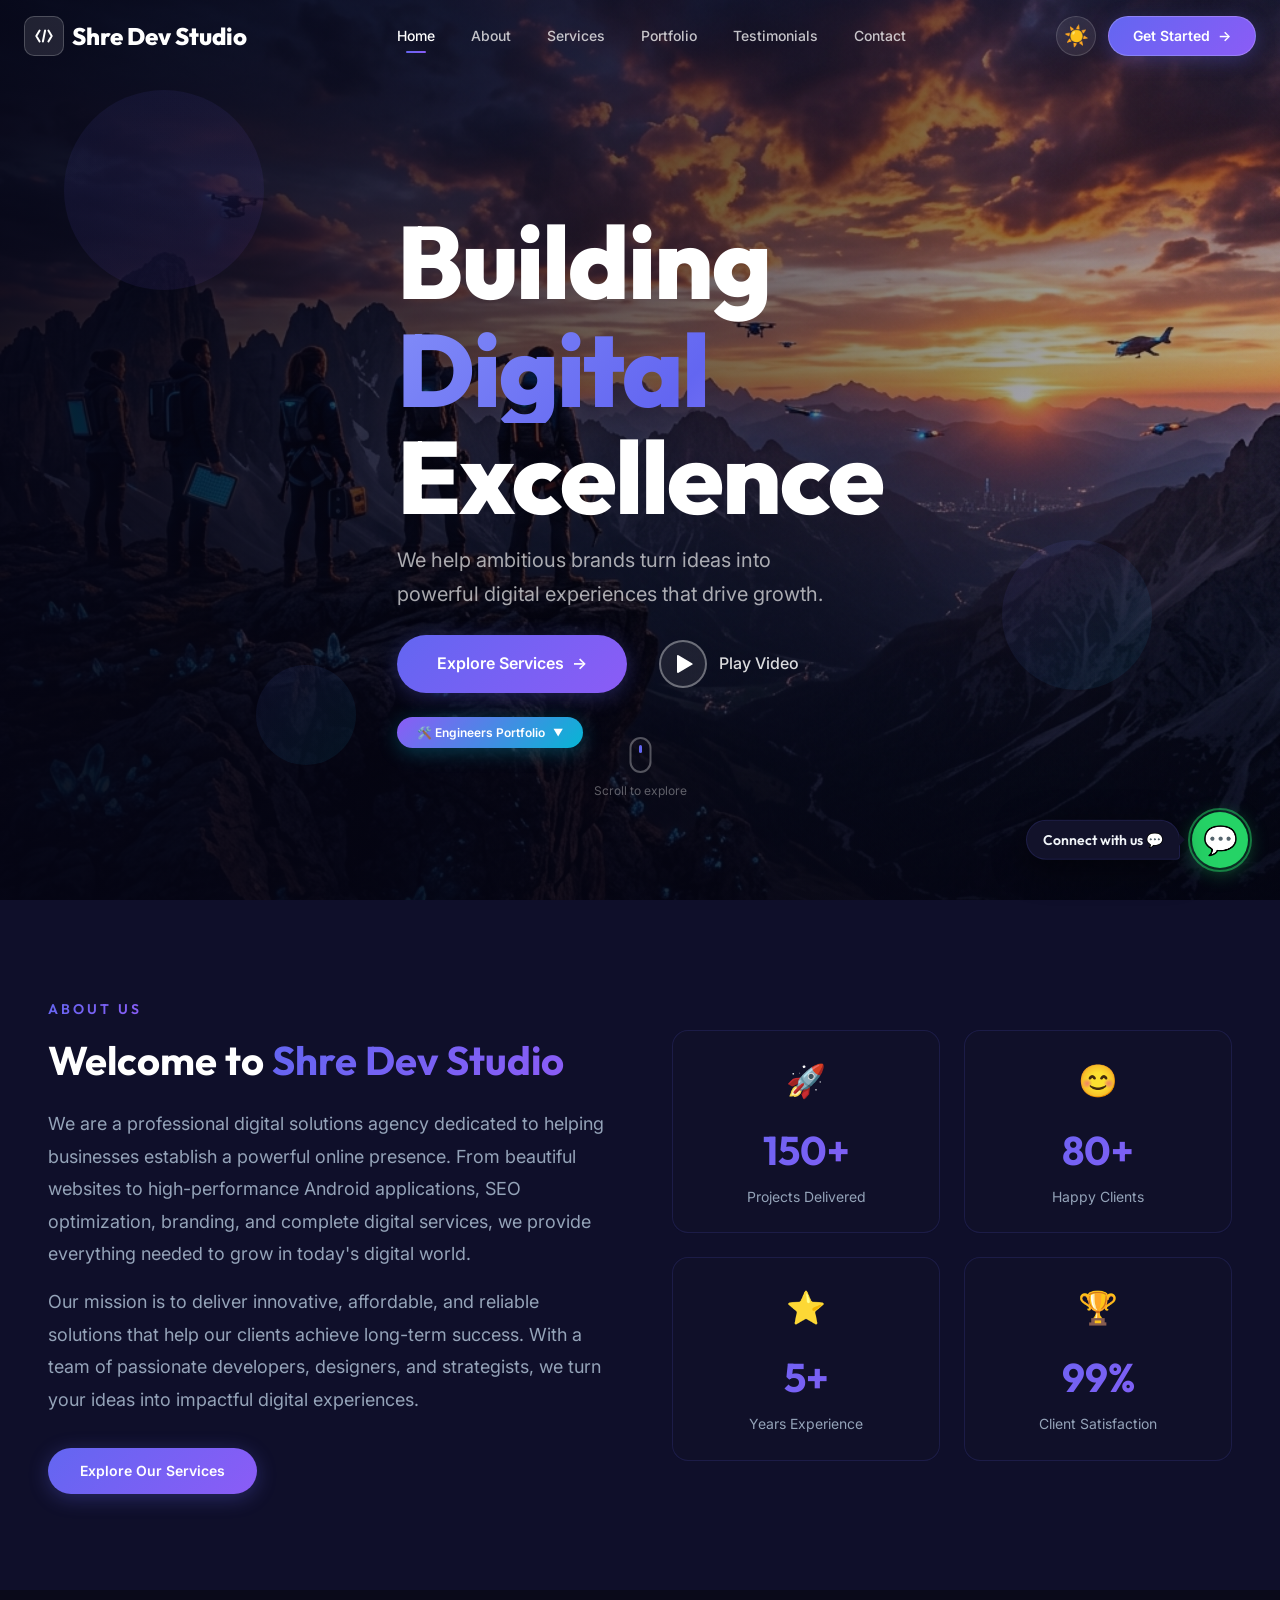
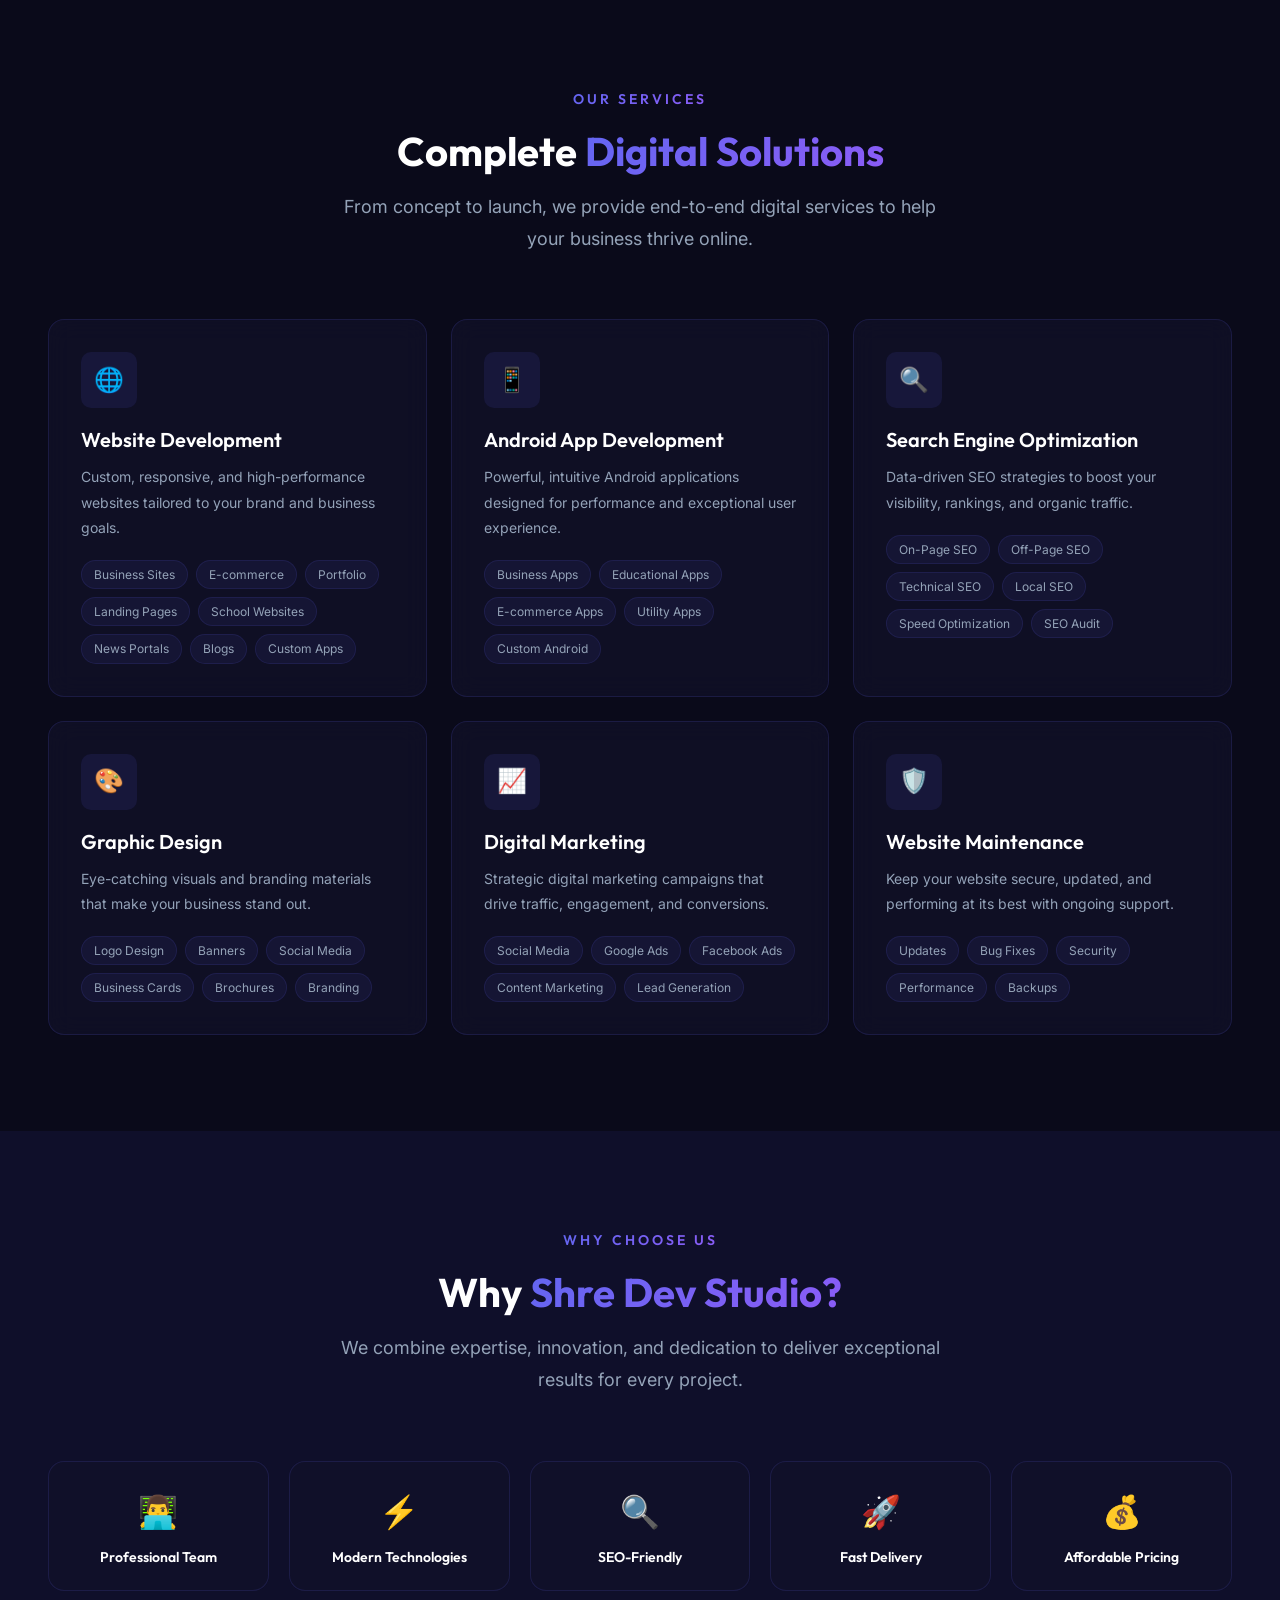
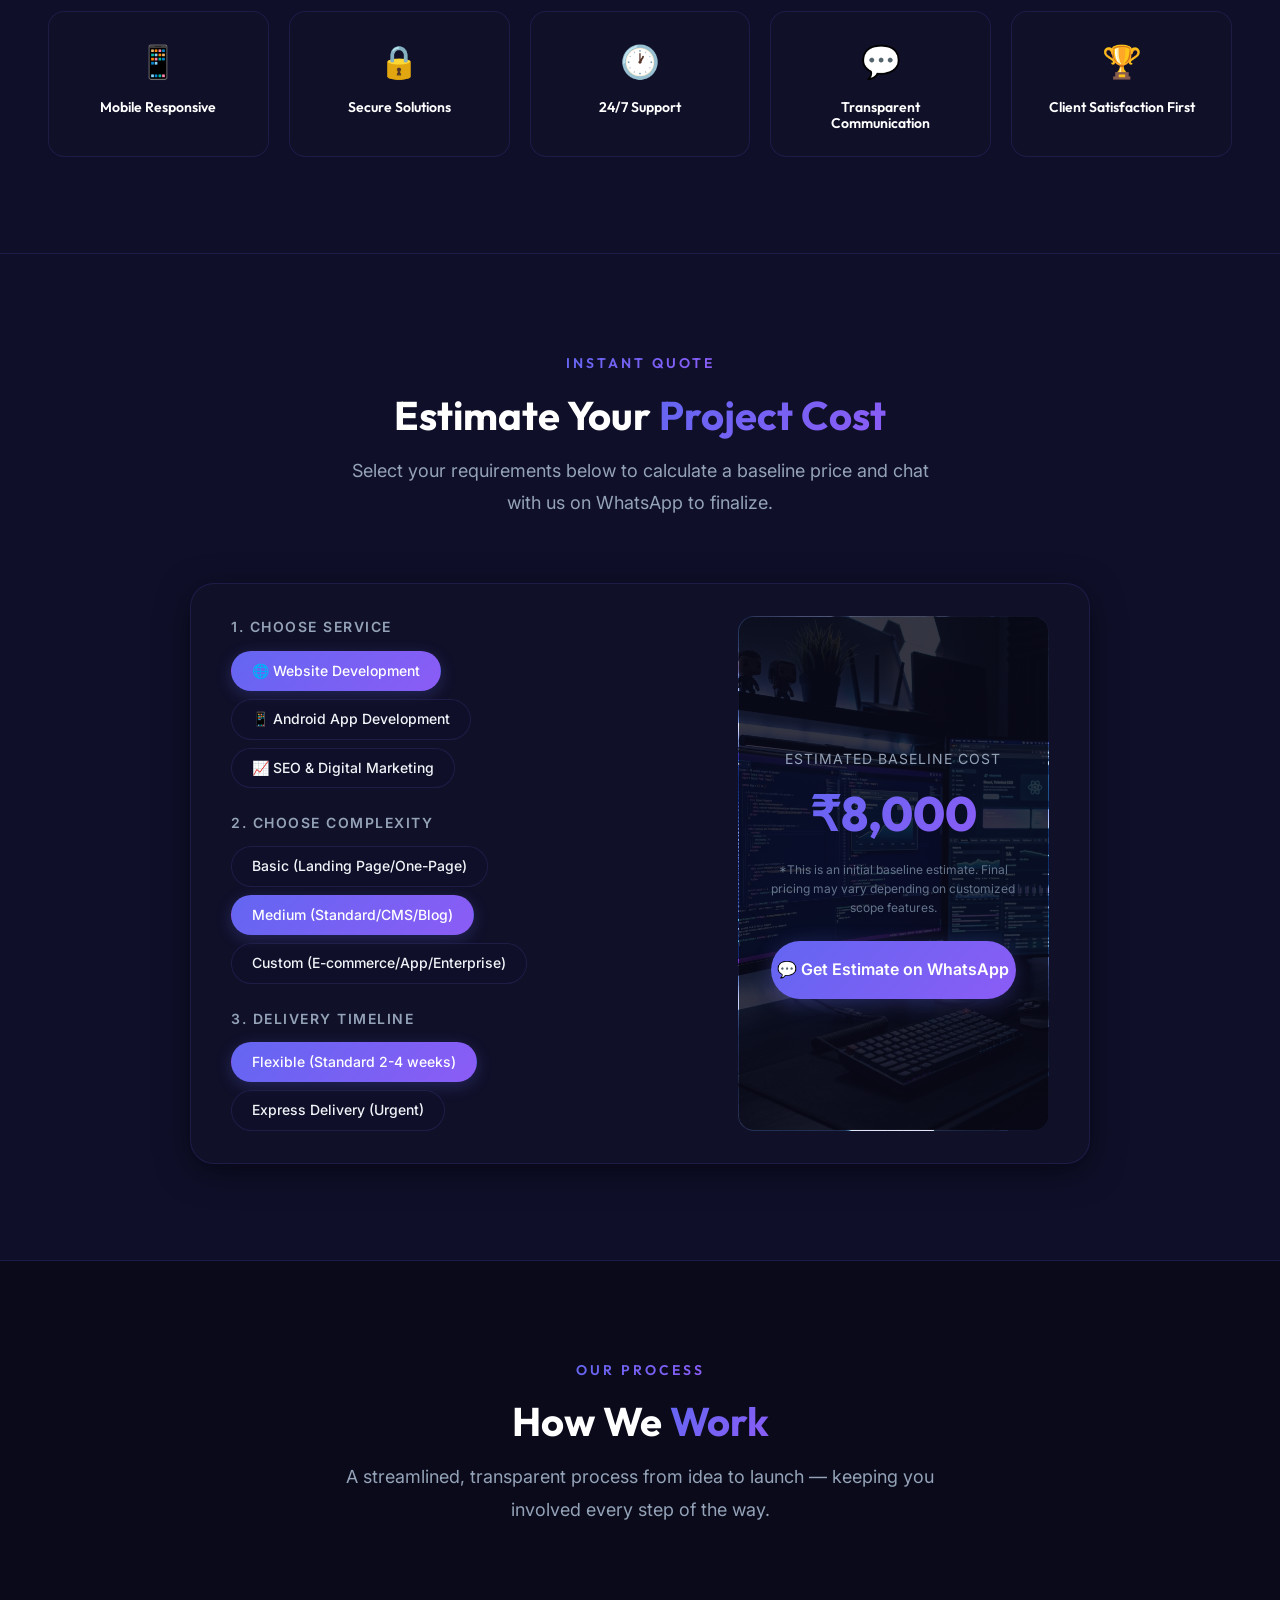
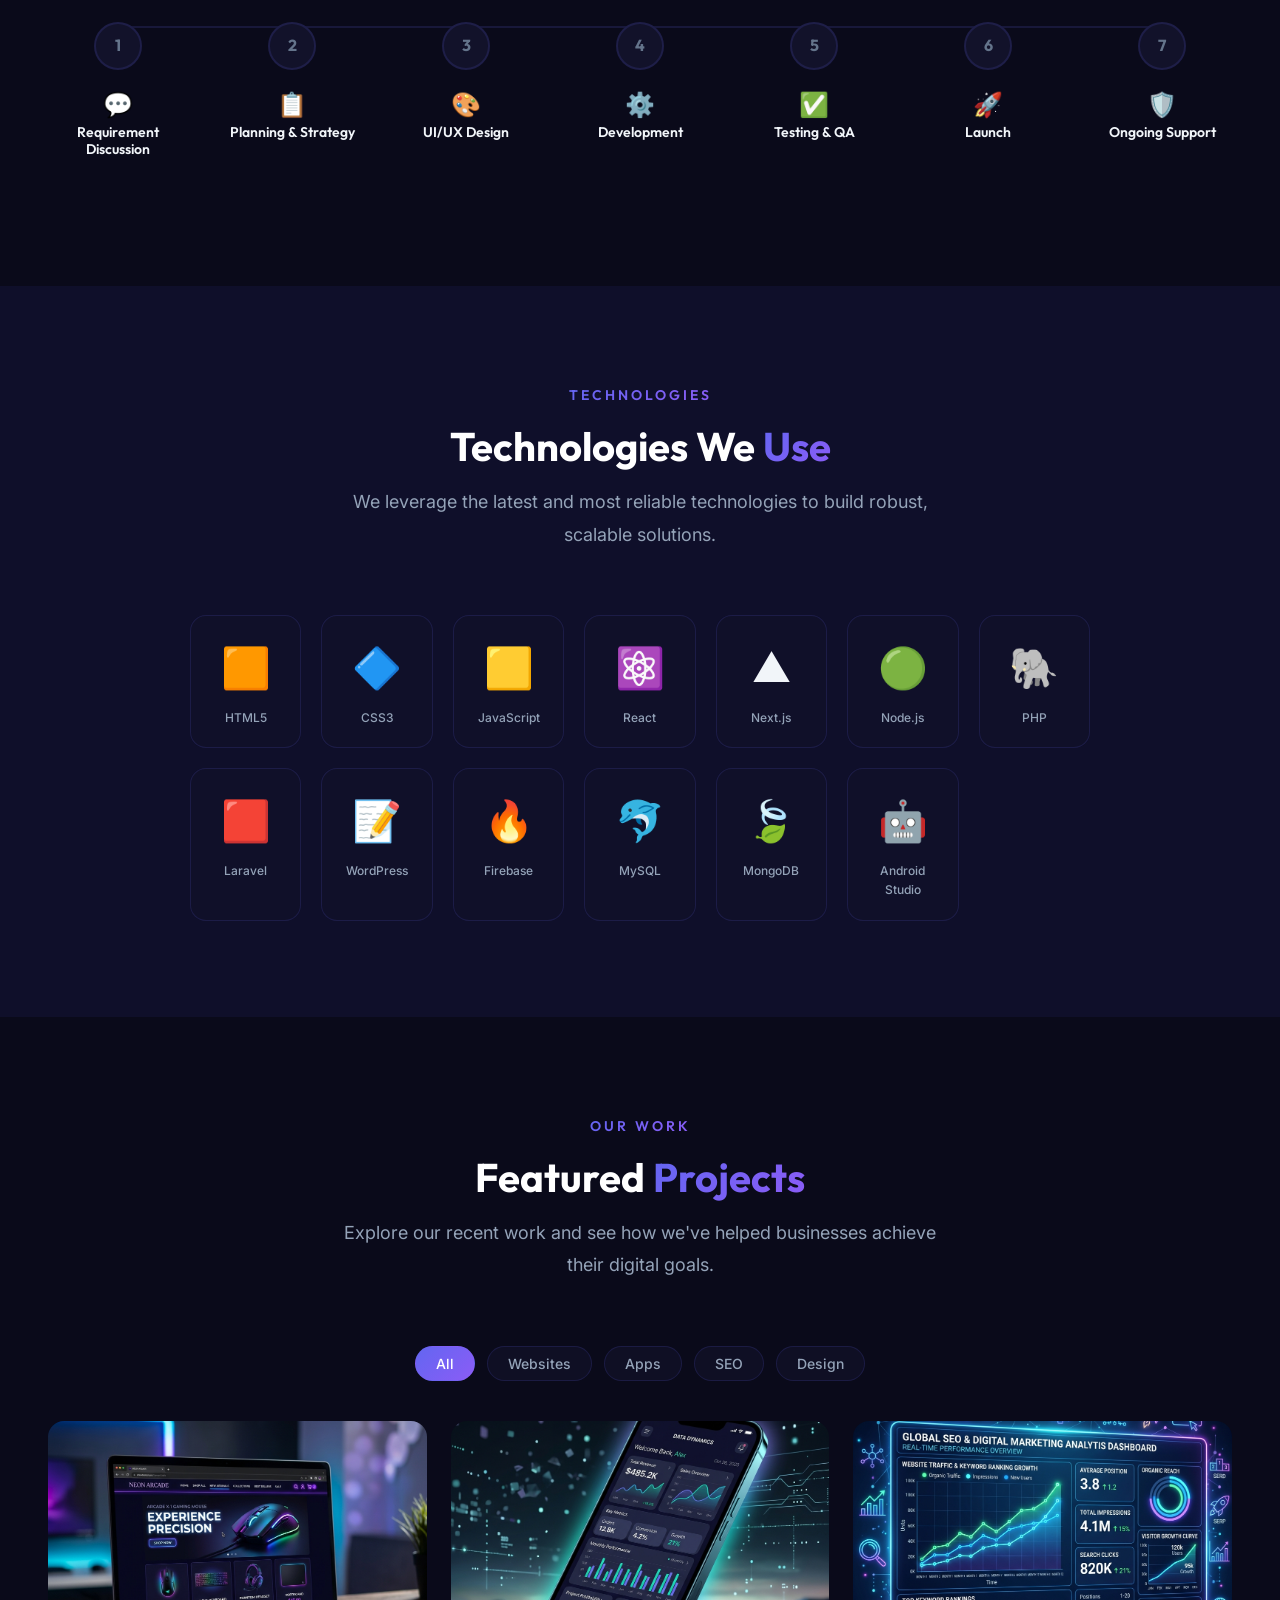
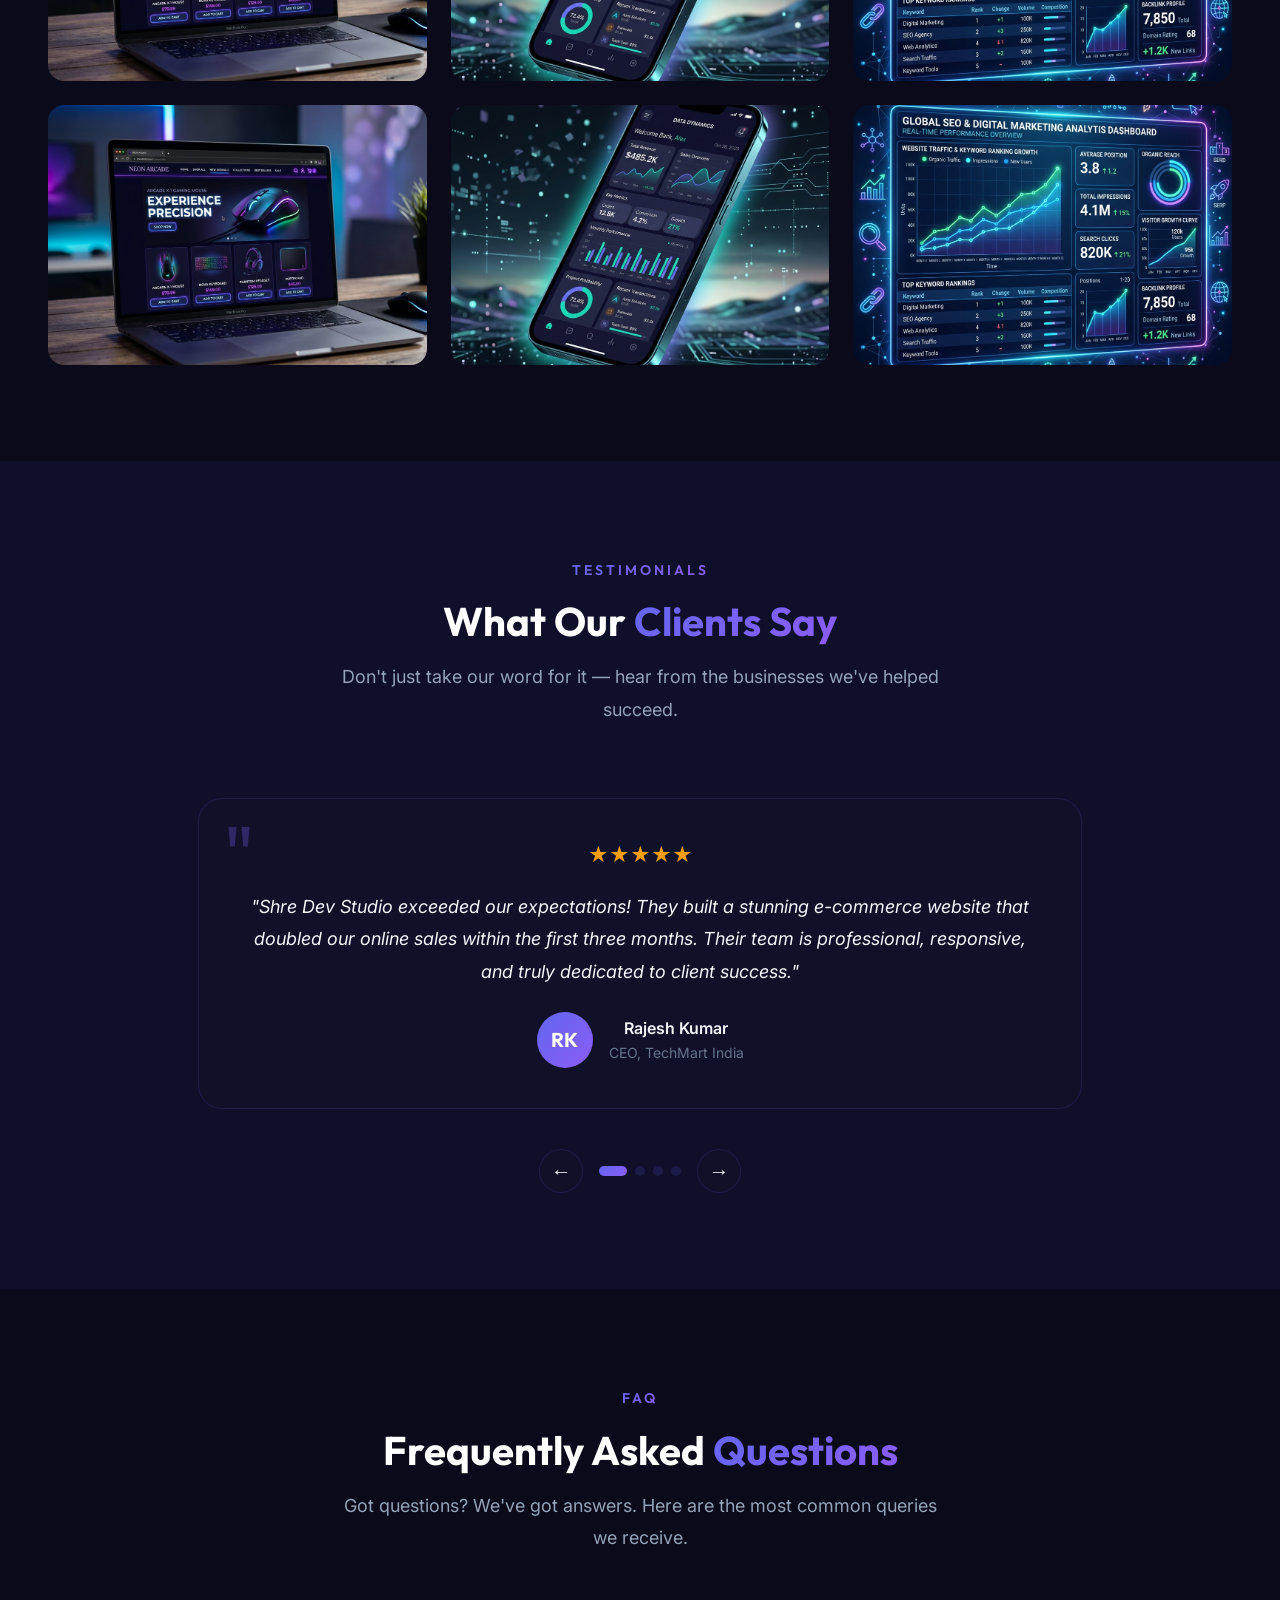
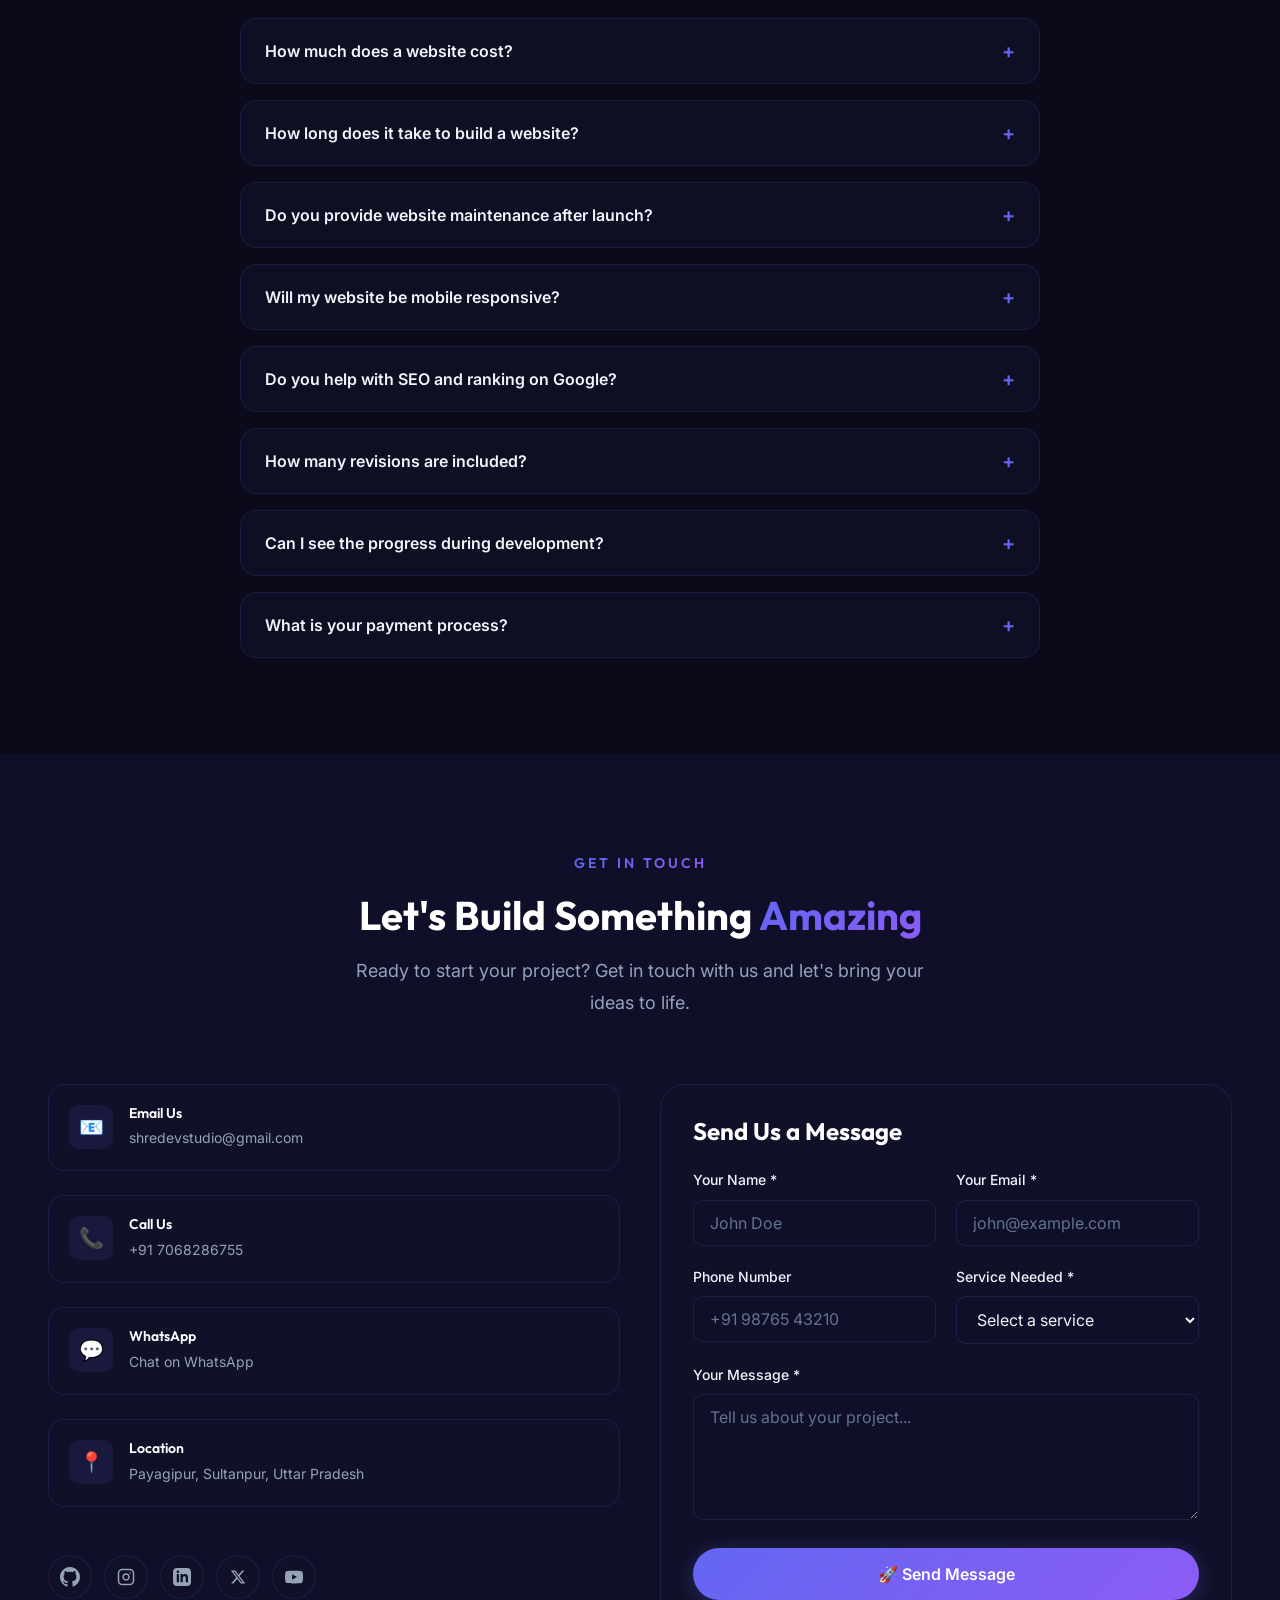
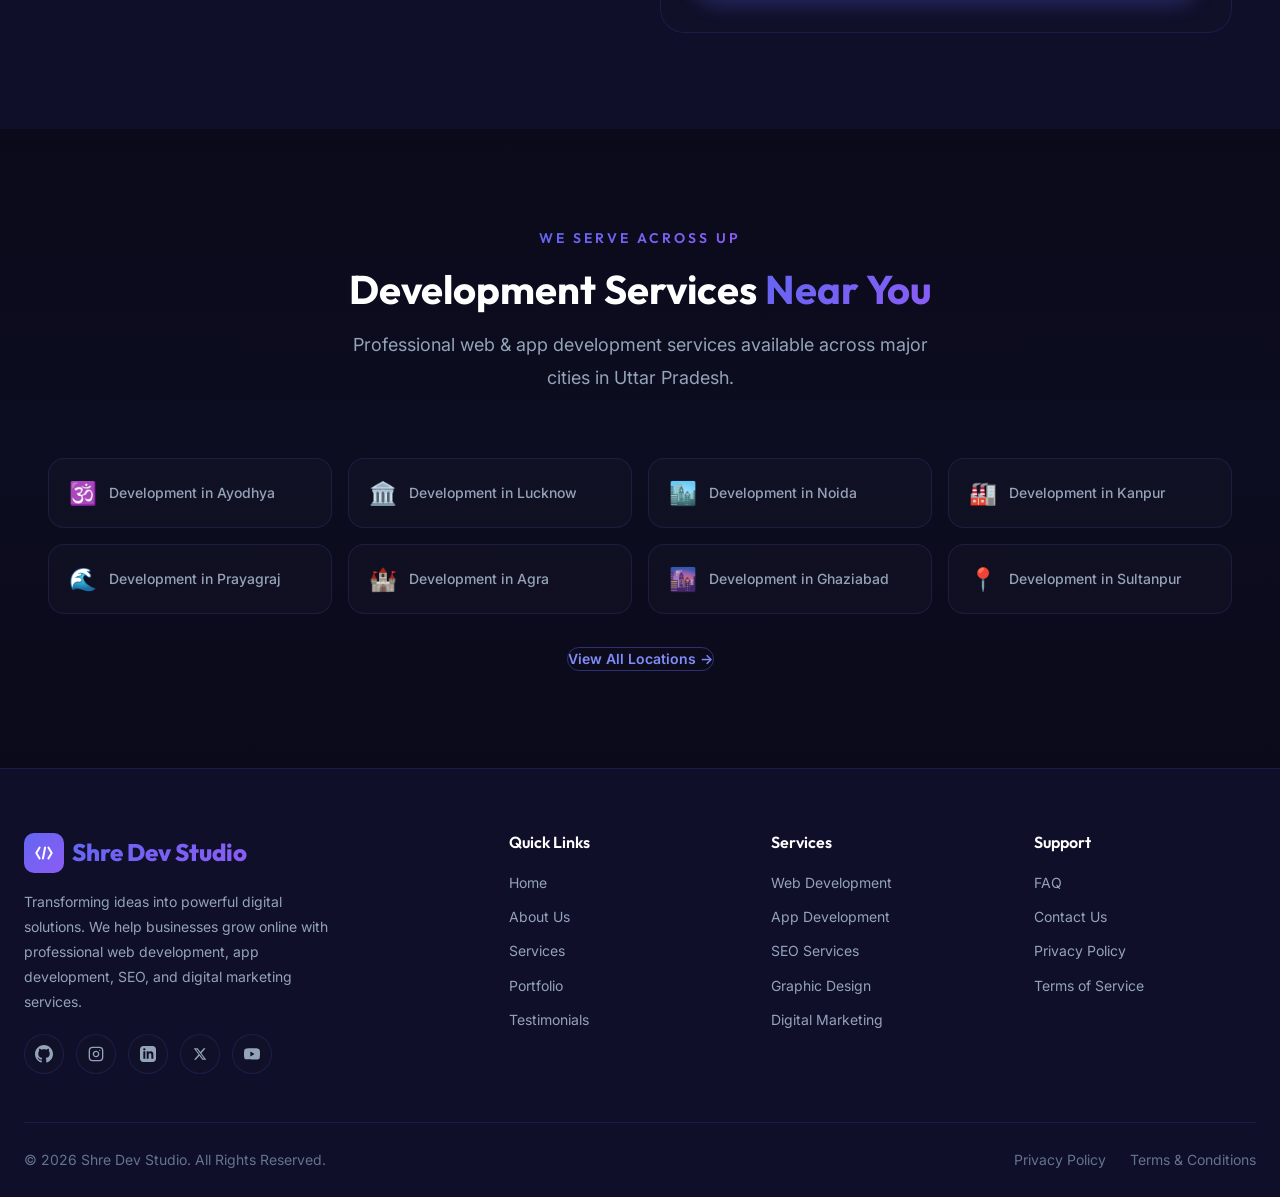
==== commit d11fa1b3: "fix: update all URLs to shredevstudio.vercel.app for Google Search Console" ====
--- a/index.html
+++ b/index.html
@@ -18,7 +18,7 @@
   <meta property="og:description"
     content="Professional website development, Android app development, SEO, branding, and complete digital solutions.">
   <meta property="og:type" content="website">
-  <meta property="og:url" content="https://www.shredevstudio.com">
+  <meta property="og:url" content="https://shredevstudio.vercel.app">
   <meta property="og:image" content="assets/images/hero-illustration.png">
 
   <!-- Twitter Card -->
@@ -27,7 +27,7 @@
   <meta name="twitter:description"
     content="Professional website development, Android app development, SEO, branding, and complete digital solutions.">
 
-  <link rel="canonical" href="https://www.shredevstudio.com" />
+  <link rel="canonical" href="https://shredevstudio.vercel.app" />
 
   <title>Shre Dev Studio — Transforming Ideas into Powerful Digital Solutions</title>
 
@@ -51,8 +51,8 @@
     "@type": "ProfessionalService",
     "name": "Shre Dev Studio",
     "description": "Professional digital solutions agency providing website development, Android app development, SEO, branding, and digital marketing services.",
-    "url": "https://www.shredevstudio.com",
-    "logo": "https://www.shredevstudio.com/assets/images/hero-illustration.png",
+    "url": "https://shredevstudio.vercel.app",
+    "logo": "https://shredevstudio.vercel.app/assets/images/hero-illustration.png",
     "telephone": "+917068286755",
     "email": "shredevstudio@gmail.com",
     "founder": {
@@ -61,7 +61,7 @@
     },
     "address": {
       "@type": "PostalAddress",
-      "streetAddress": "Padipur",
+      "streetAddress": "Payagipur",
       "addressLocality": "Sultanpur",
       "addressRegion": "Uttar Pradesh",
       "addressCountry": "IN"
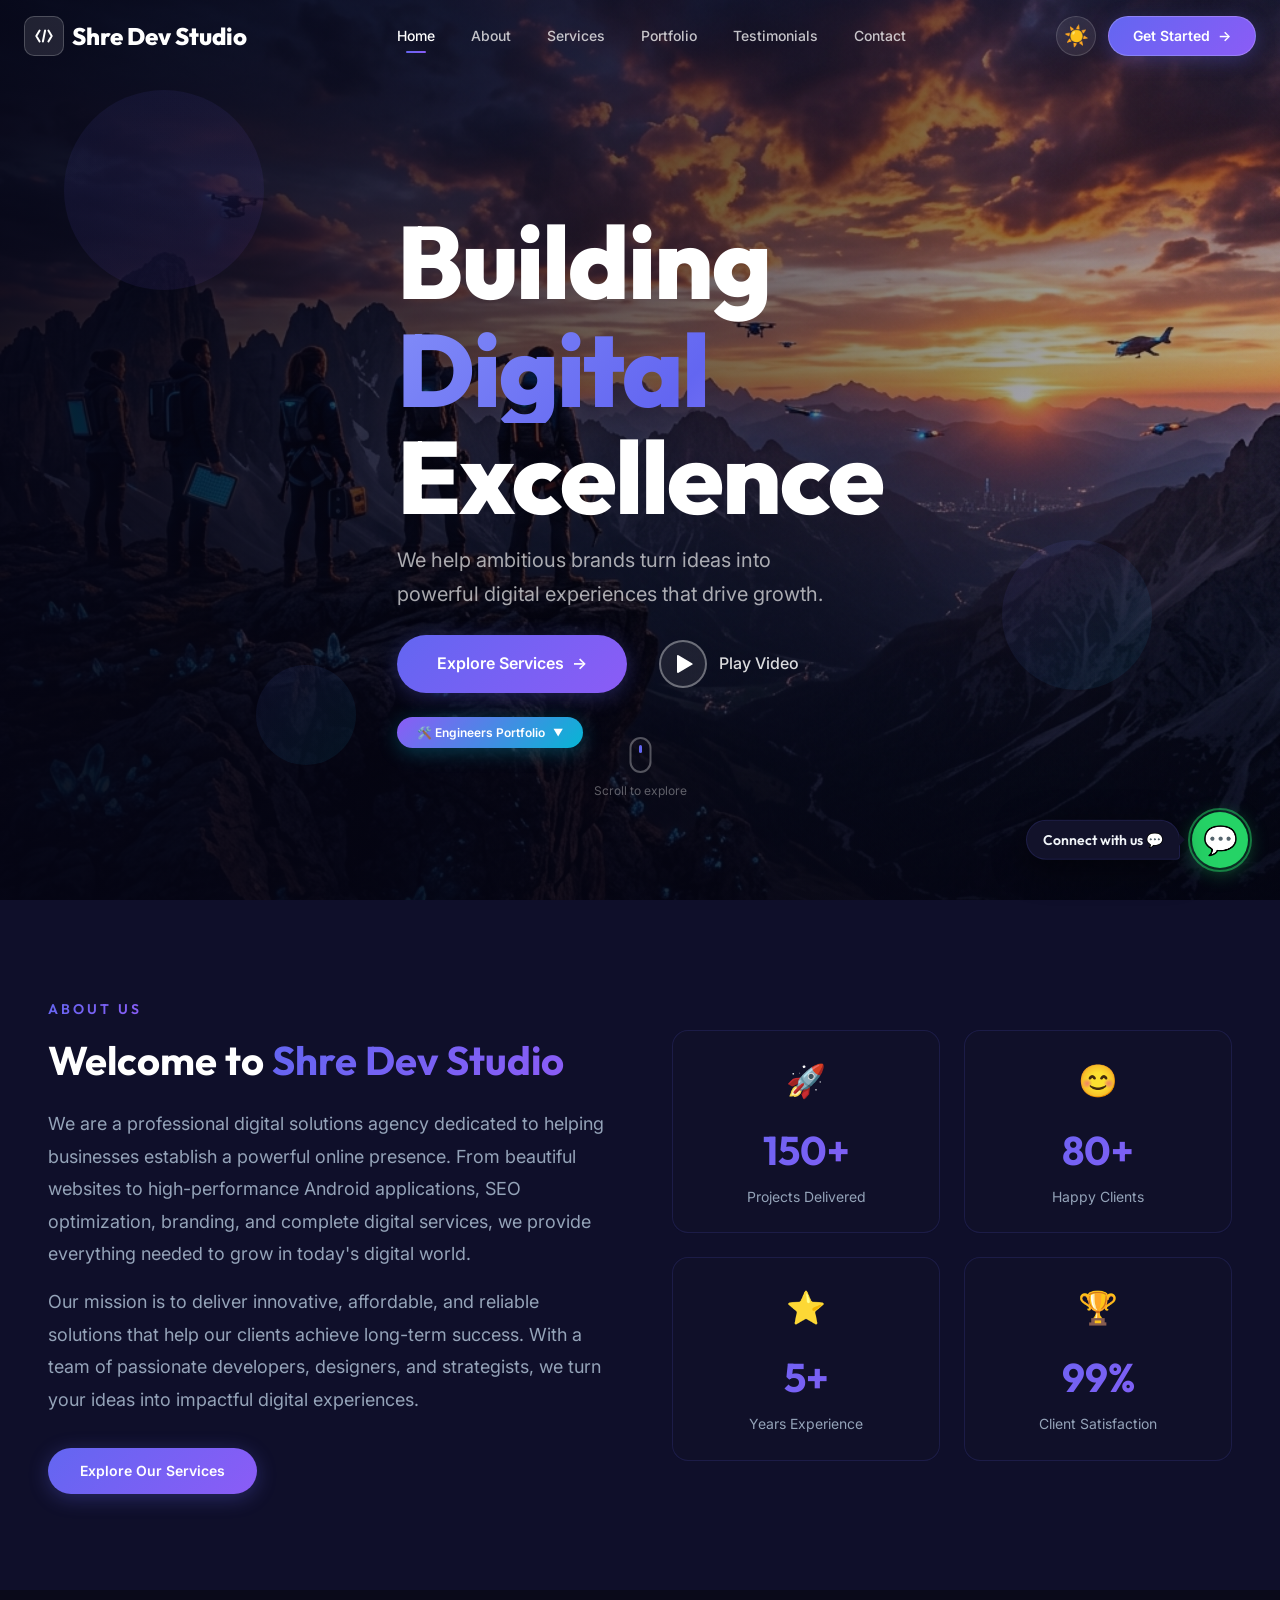
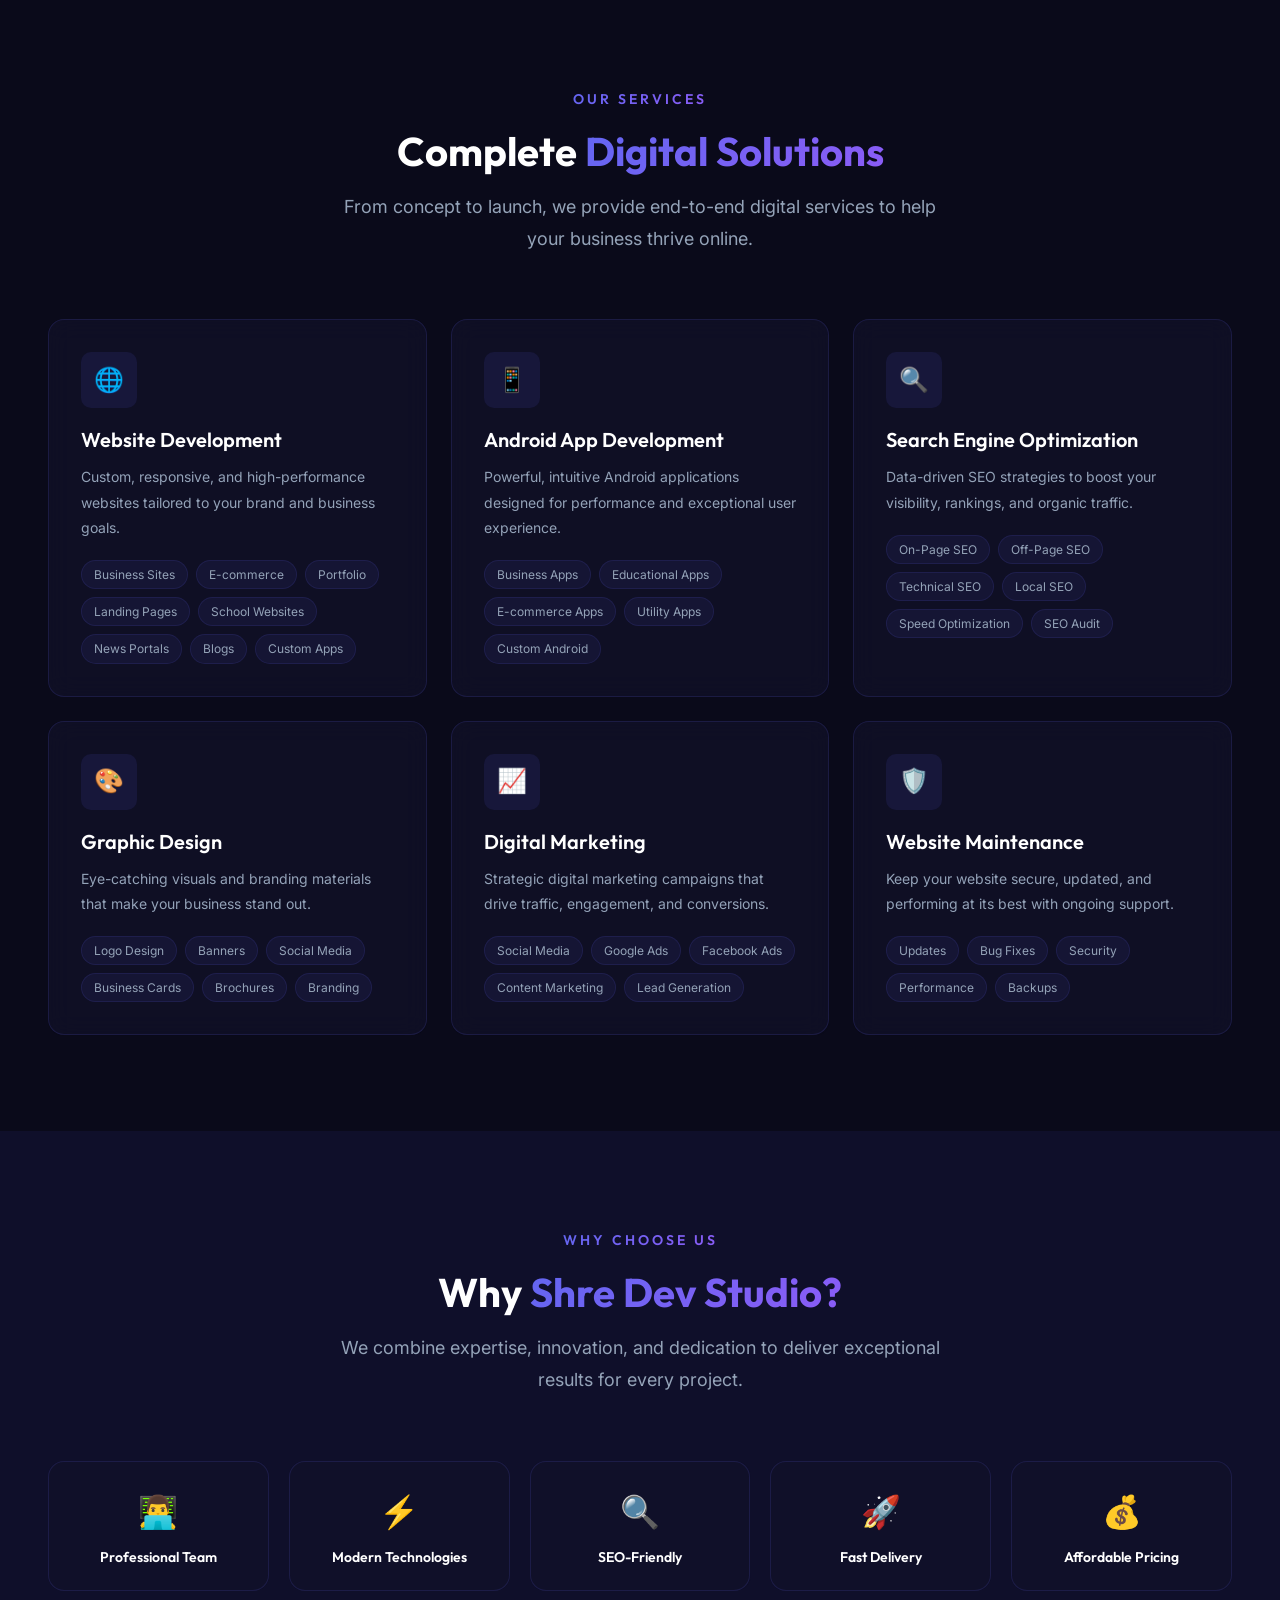
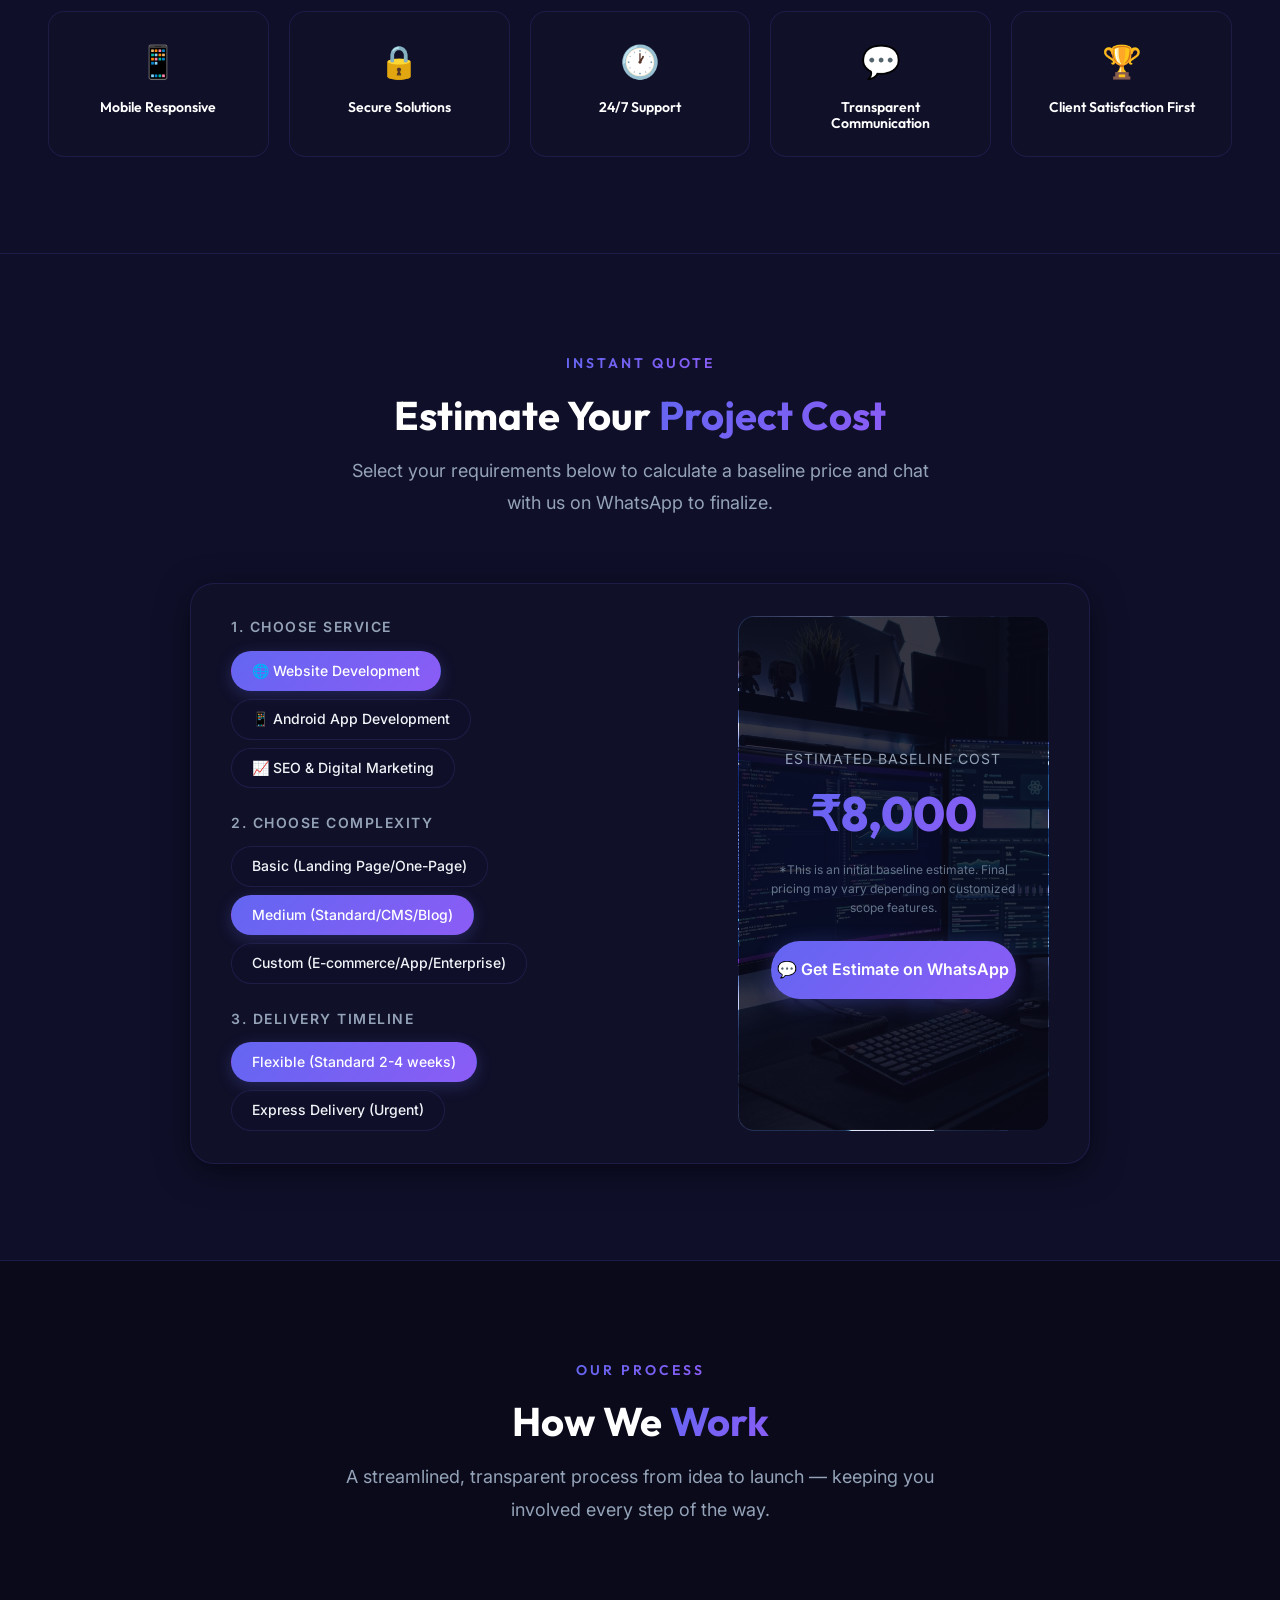
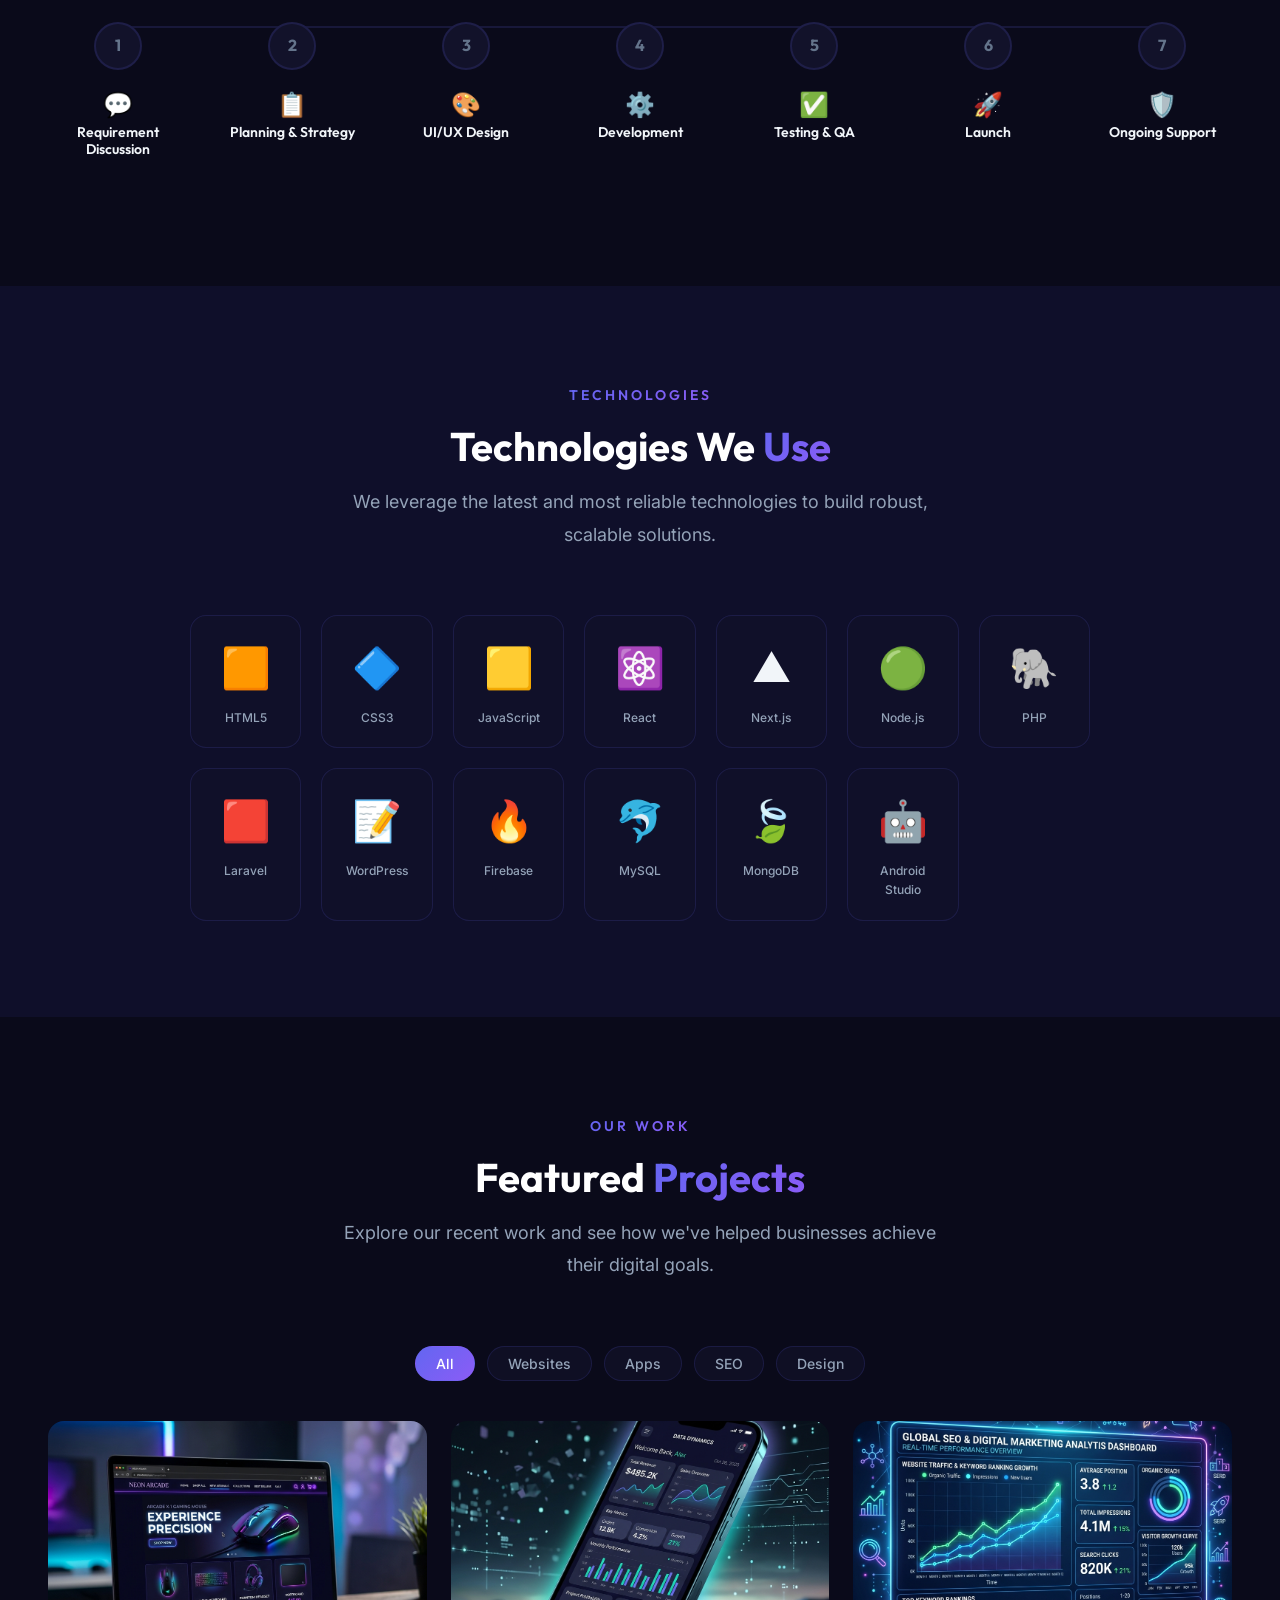
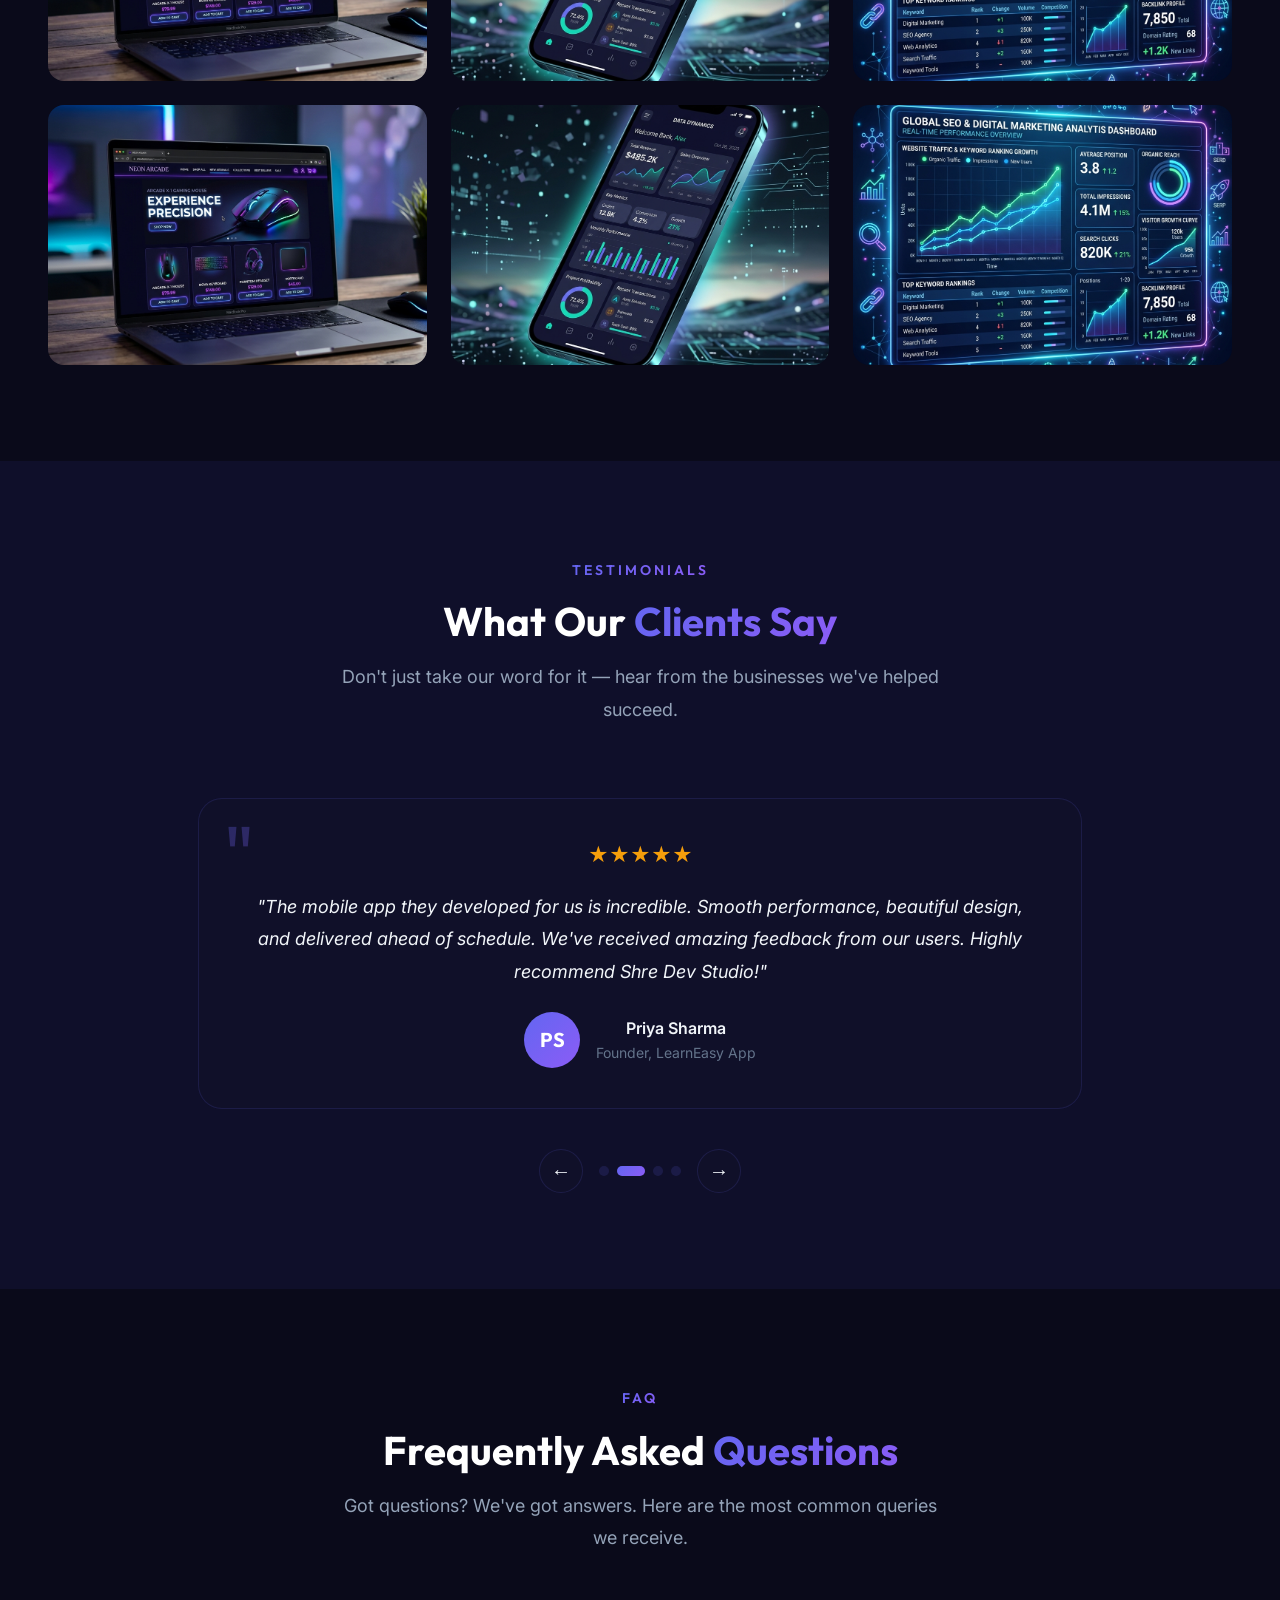
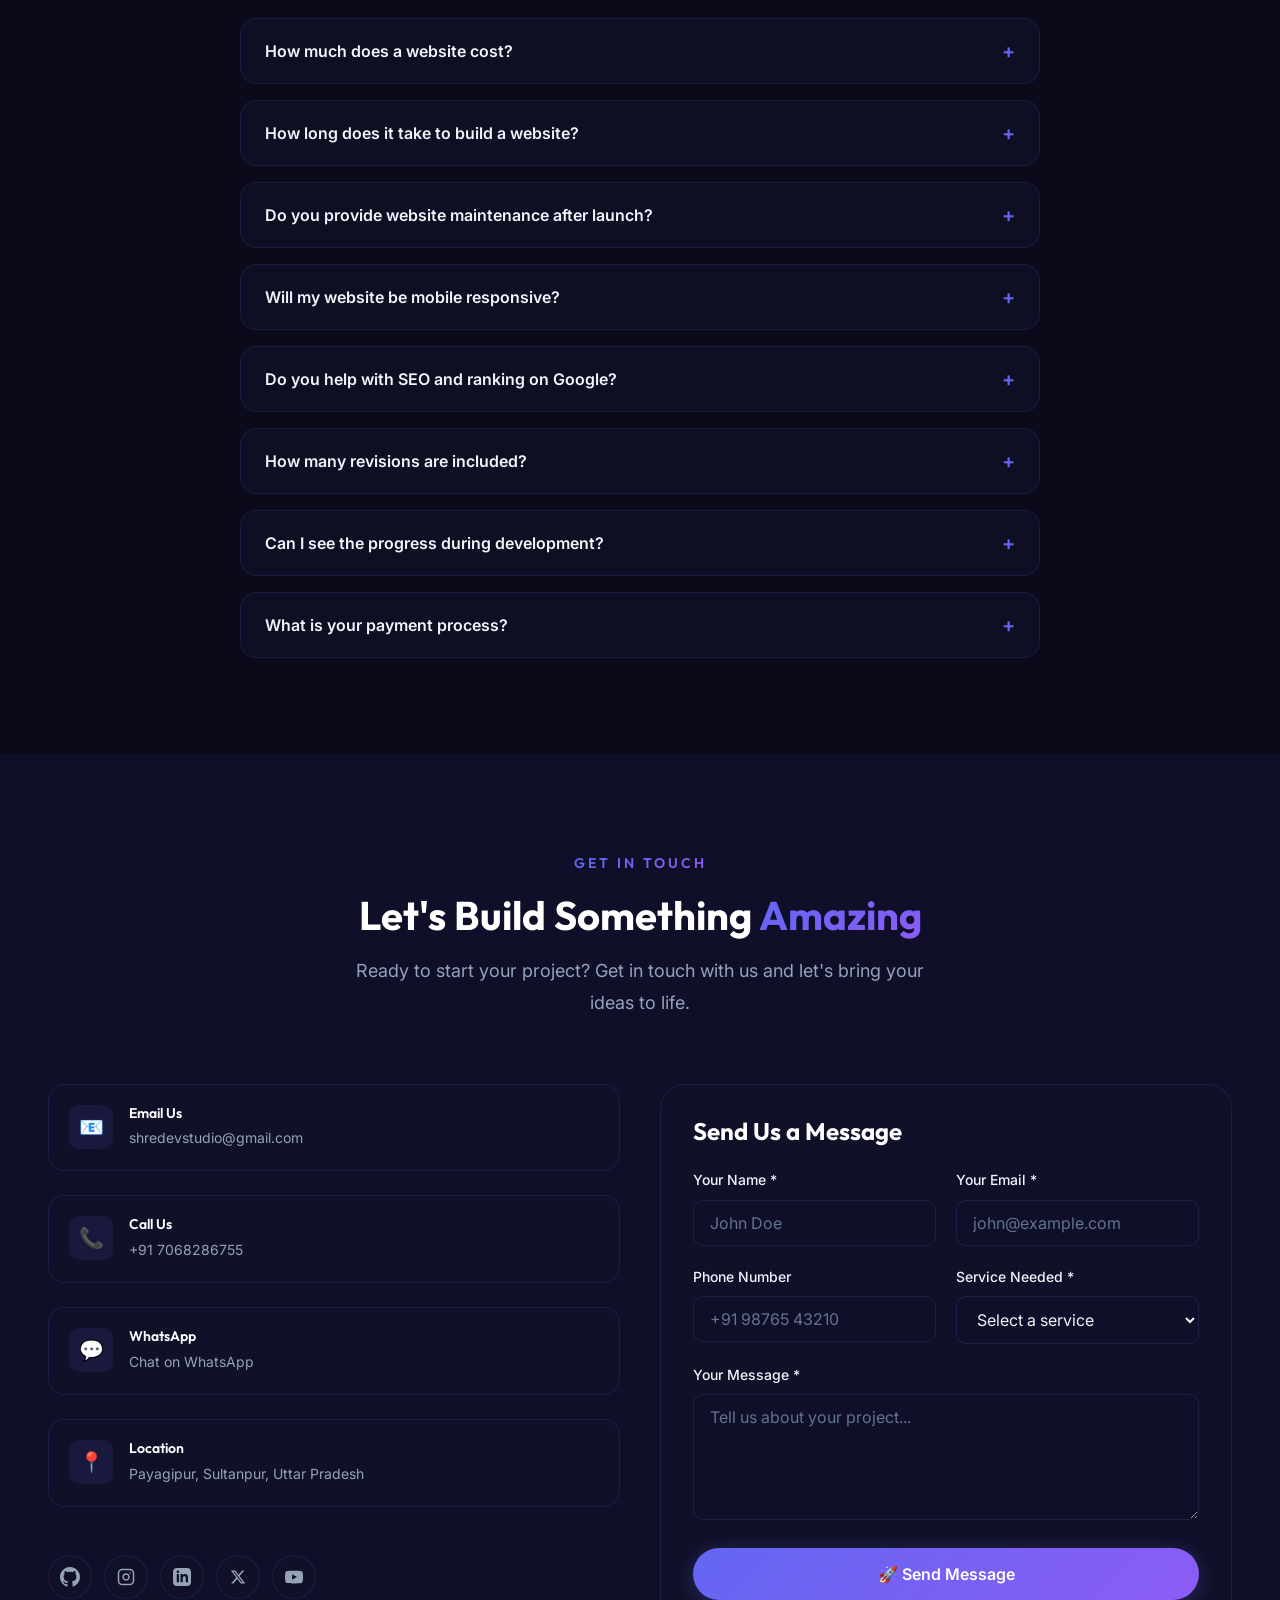
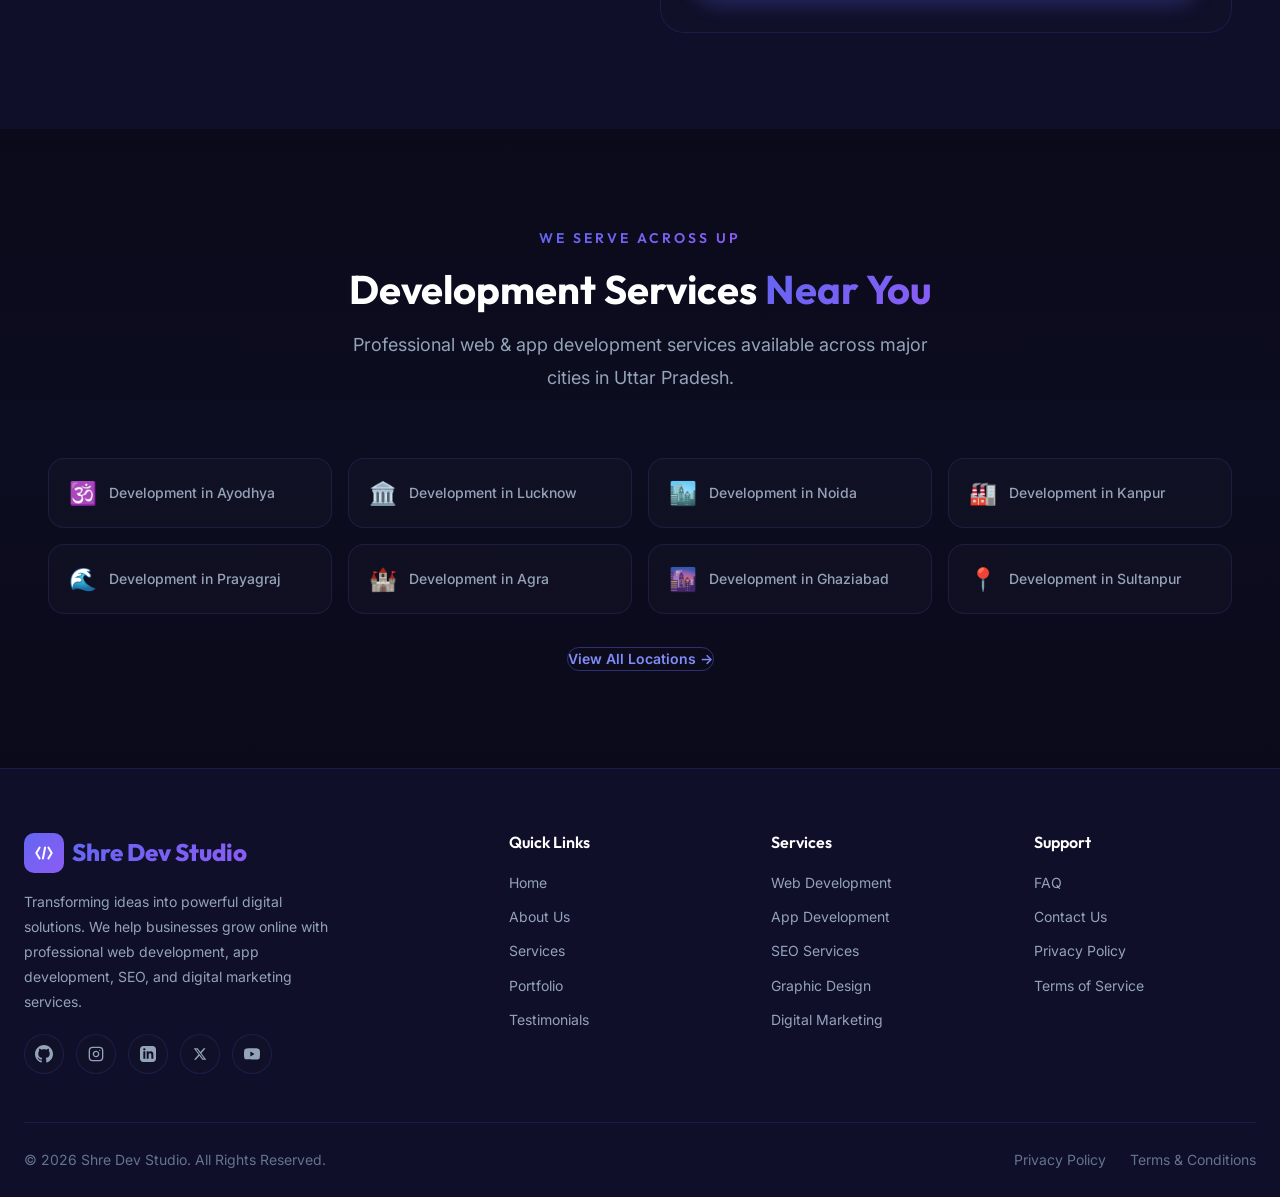
==== commit 49b5ec11: "chore: remove google-site-verification meta tag" ====
--- a/index.html
+++ b/index.html
@@ -11,7 +11,6 @@
     content="web development, android app development, SEO, digital marketing, graphic design, Shre Dev Studio">
   <meta name="author" content="Shre Dev Studio">
   <meta name="robots" content="index, follow">
-  <meta name="google-site-verification" content="_7-mCQWUEItEmErUAG4R-D1ymG3oy1KZn84P_US-91A" />
 
   <!-- Open Graph -->
   <meta property="og:title" content="Shre Dev Studio — Transforming Ideas into Powerful Digital Solutions">
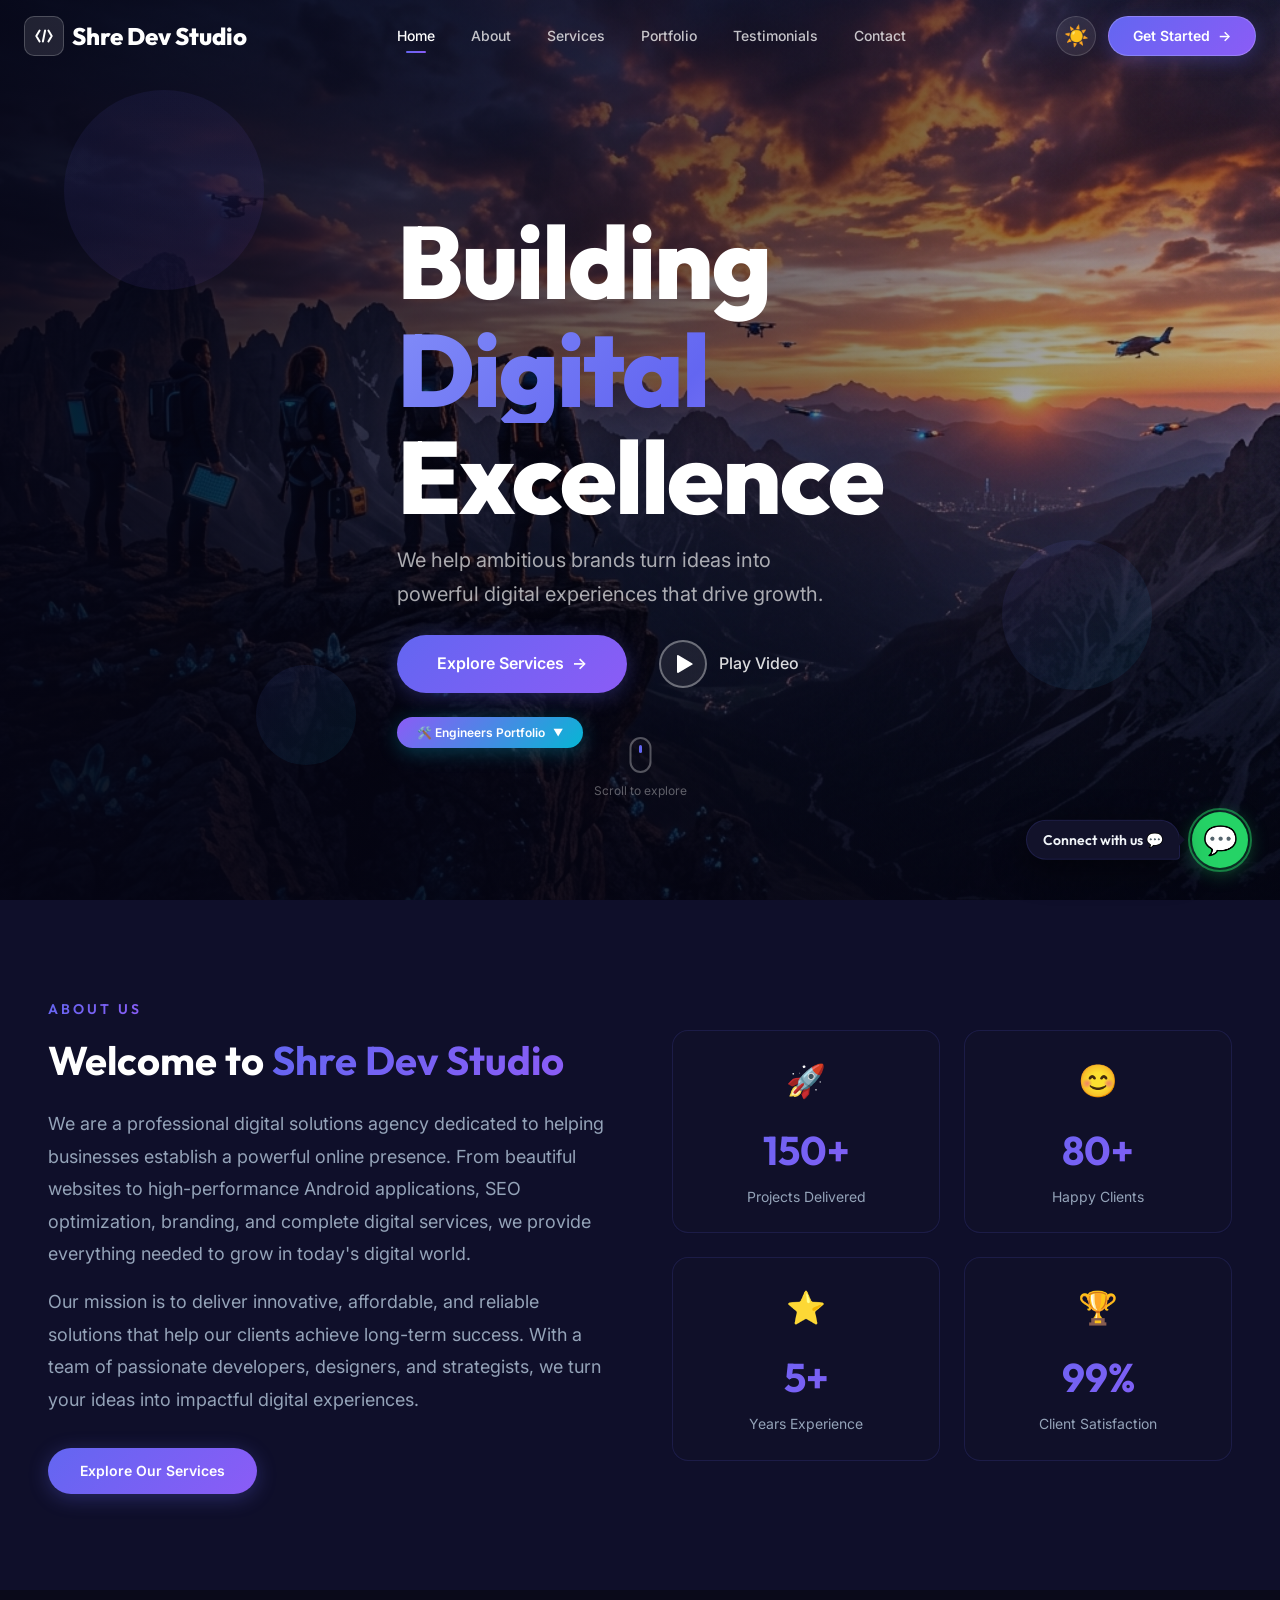
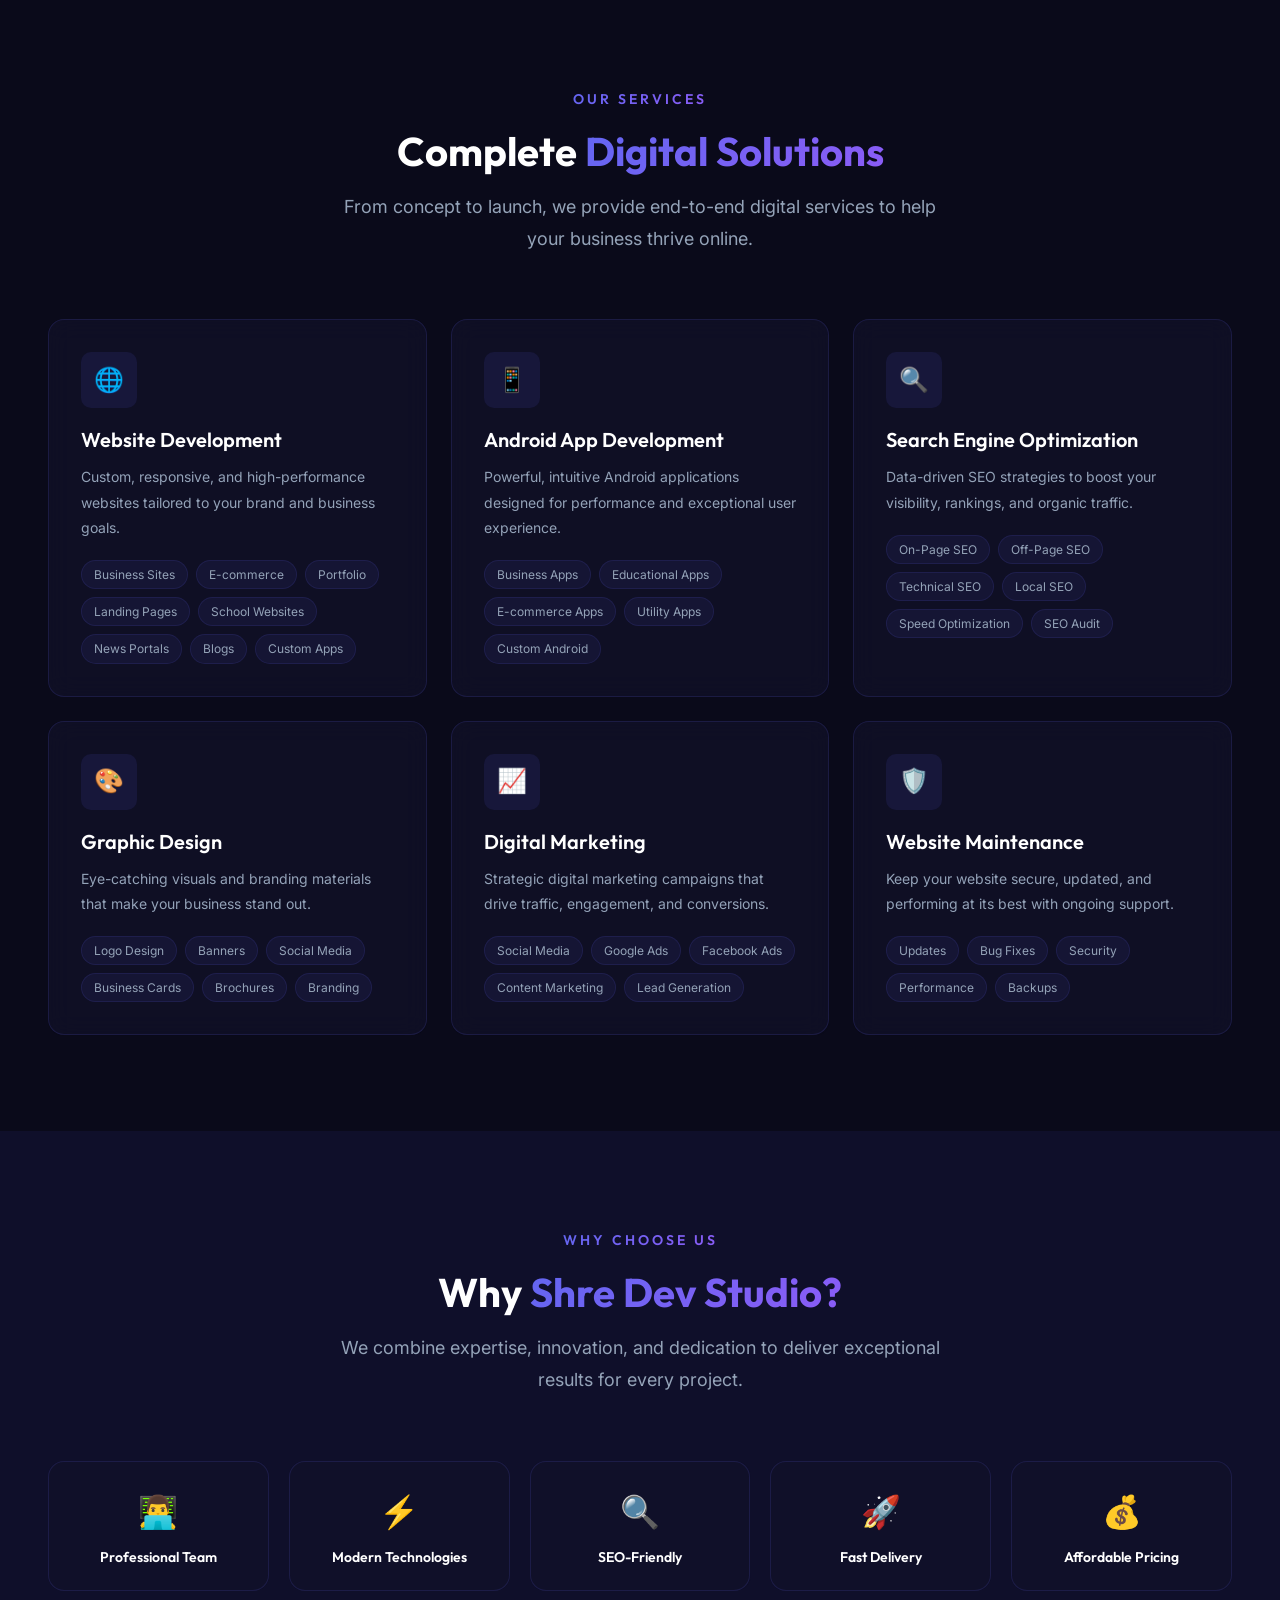
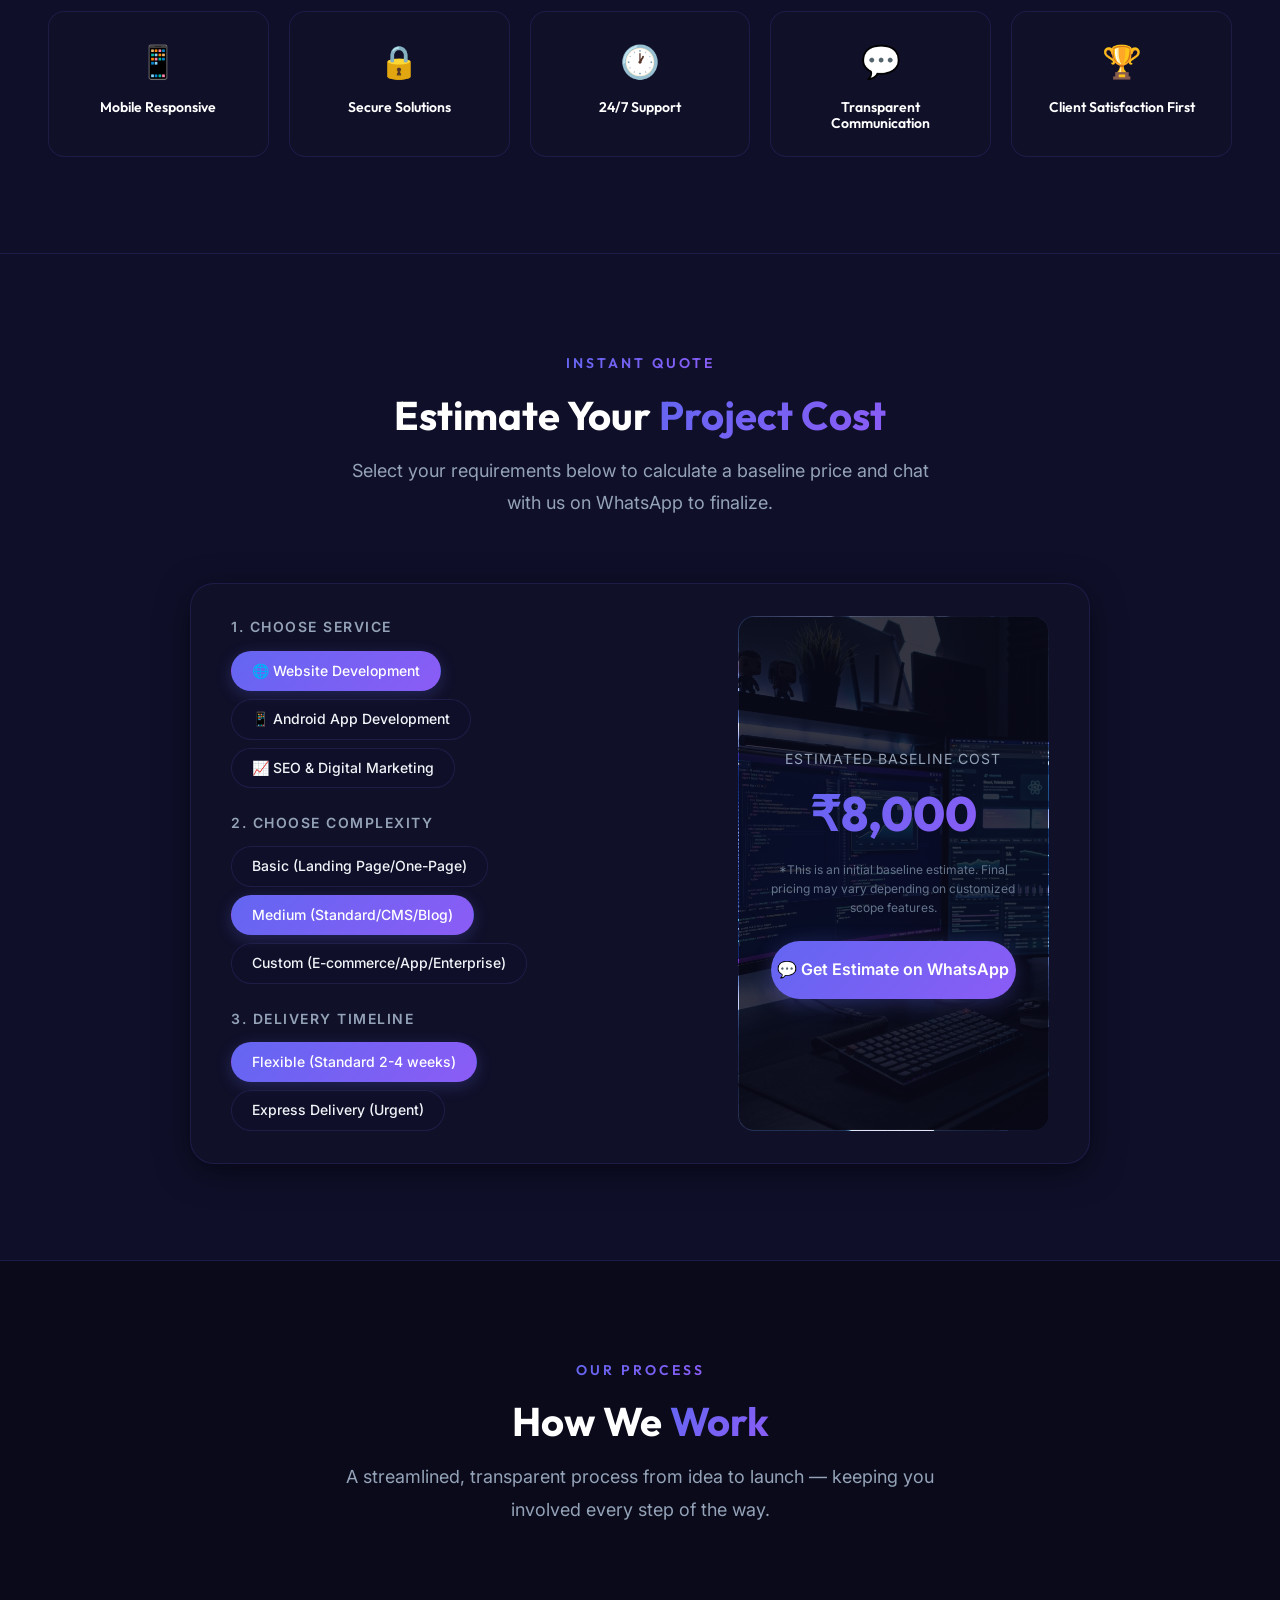
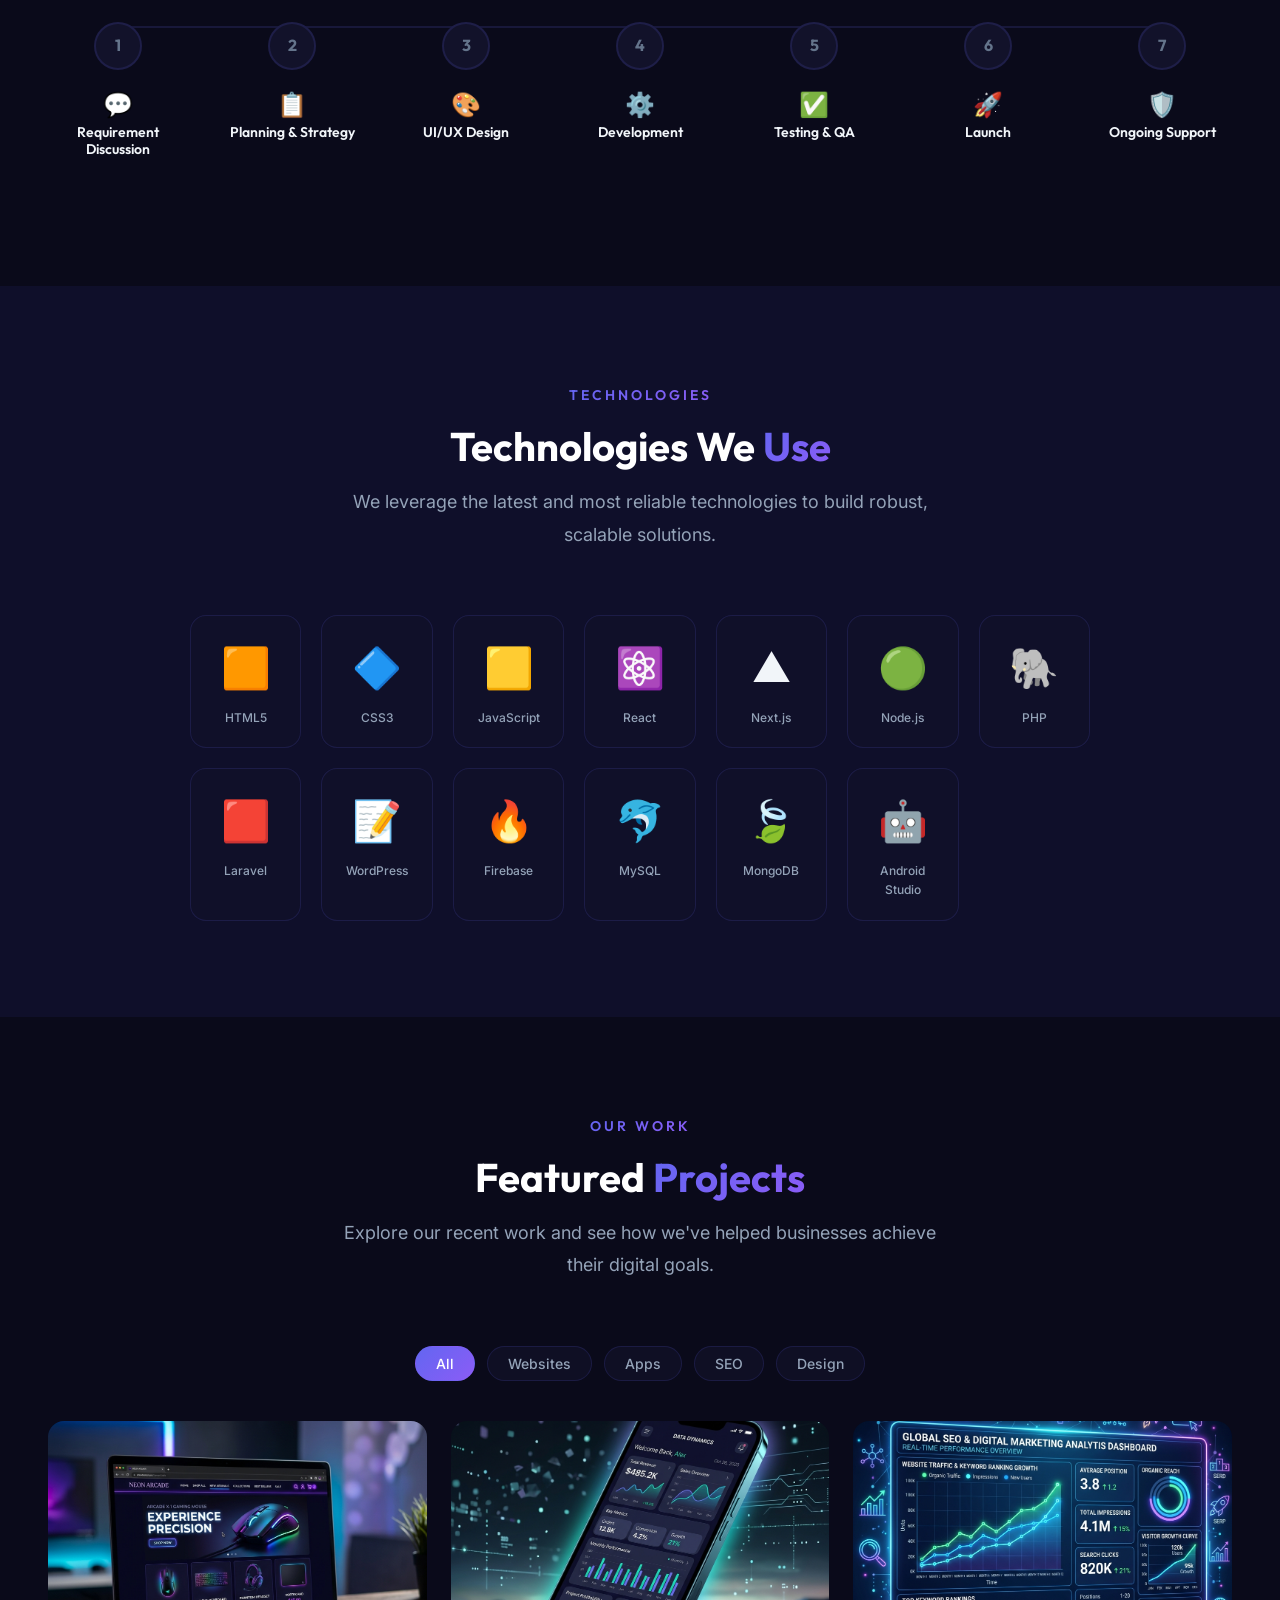
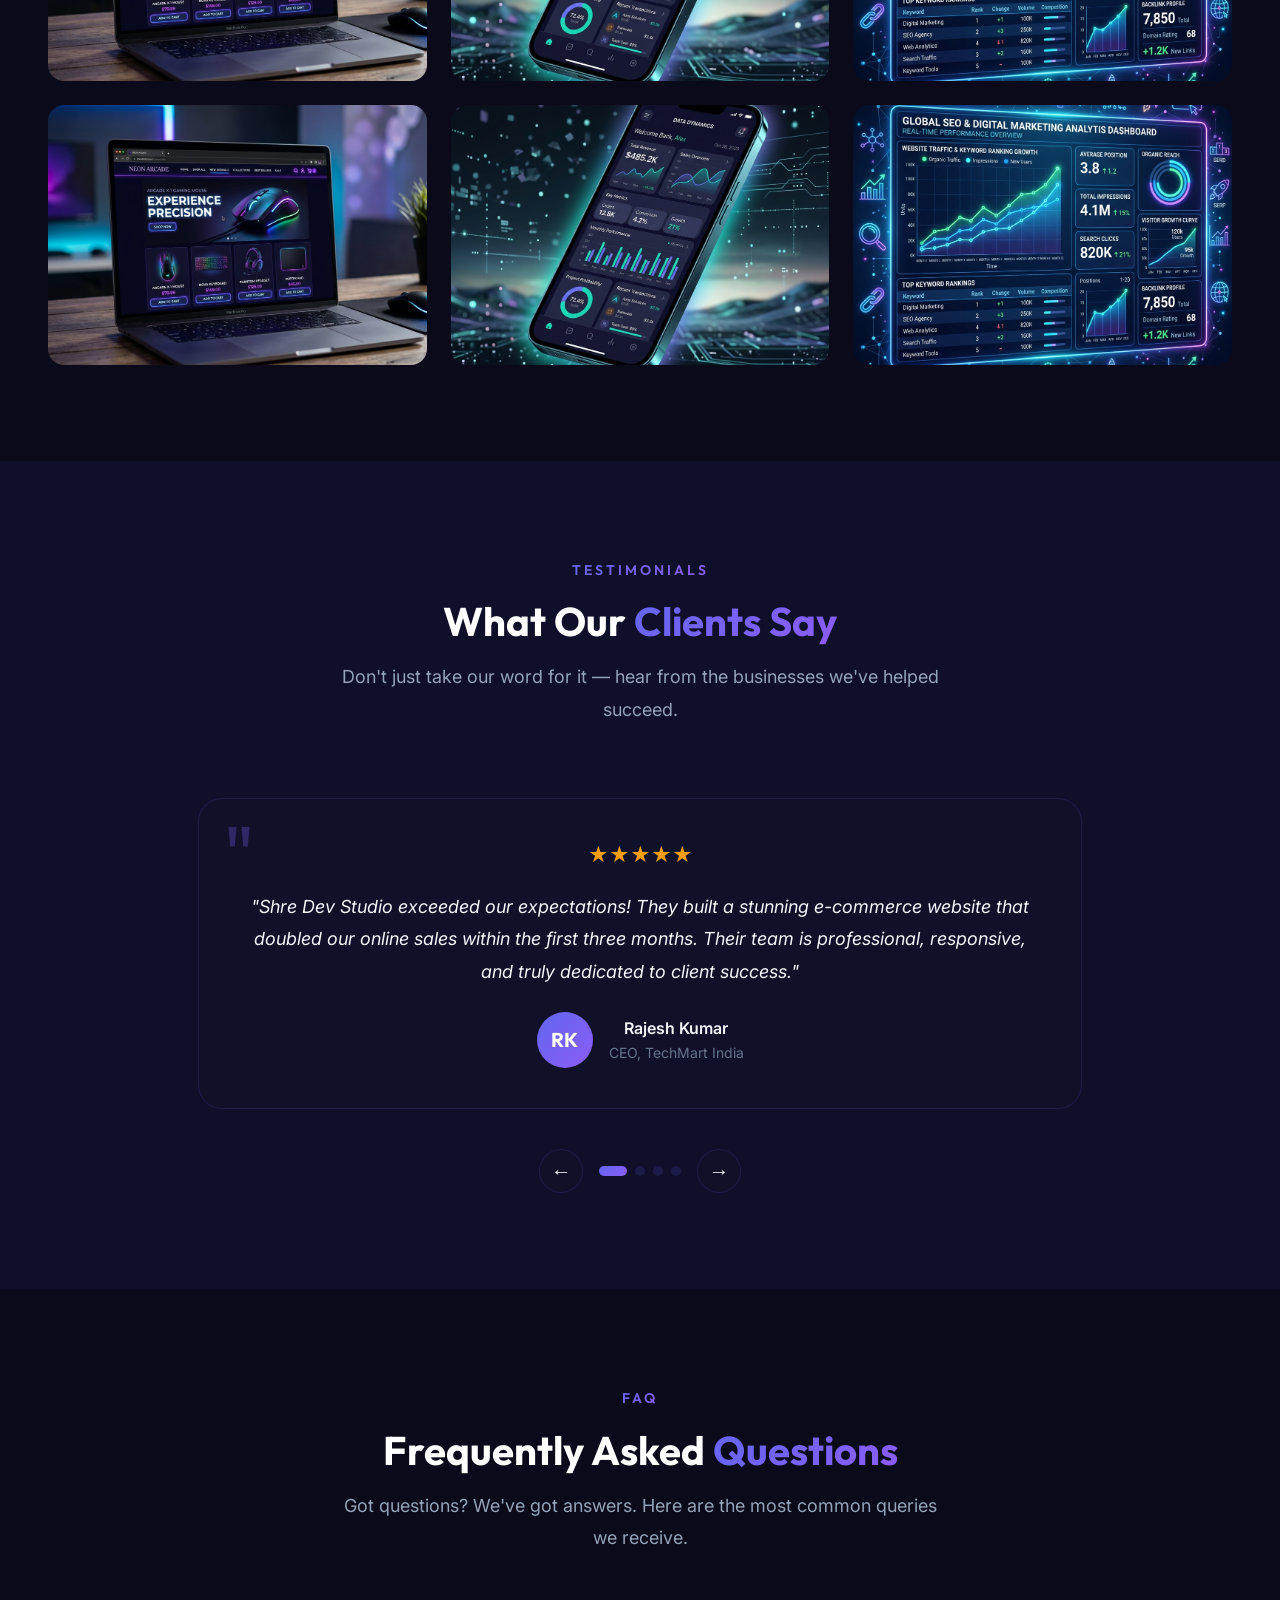
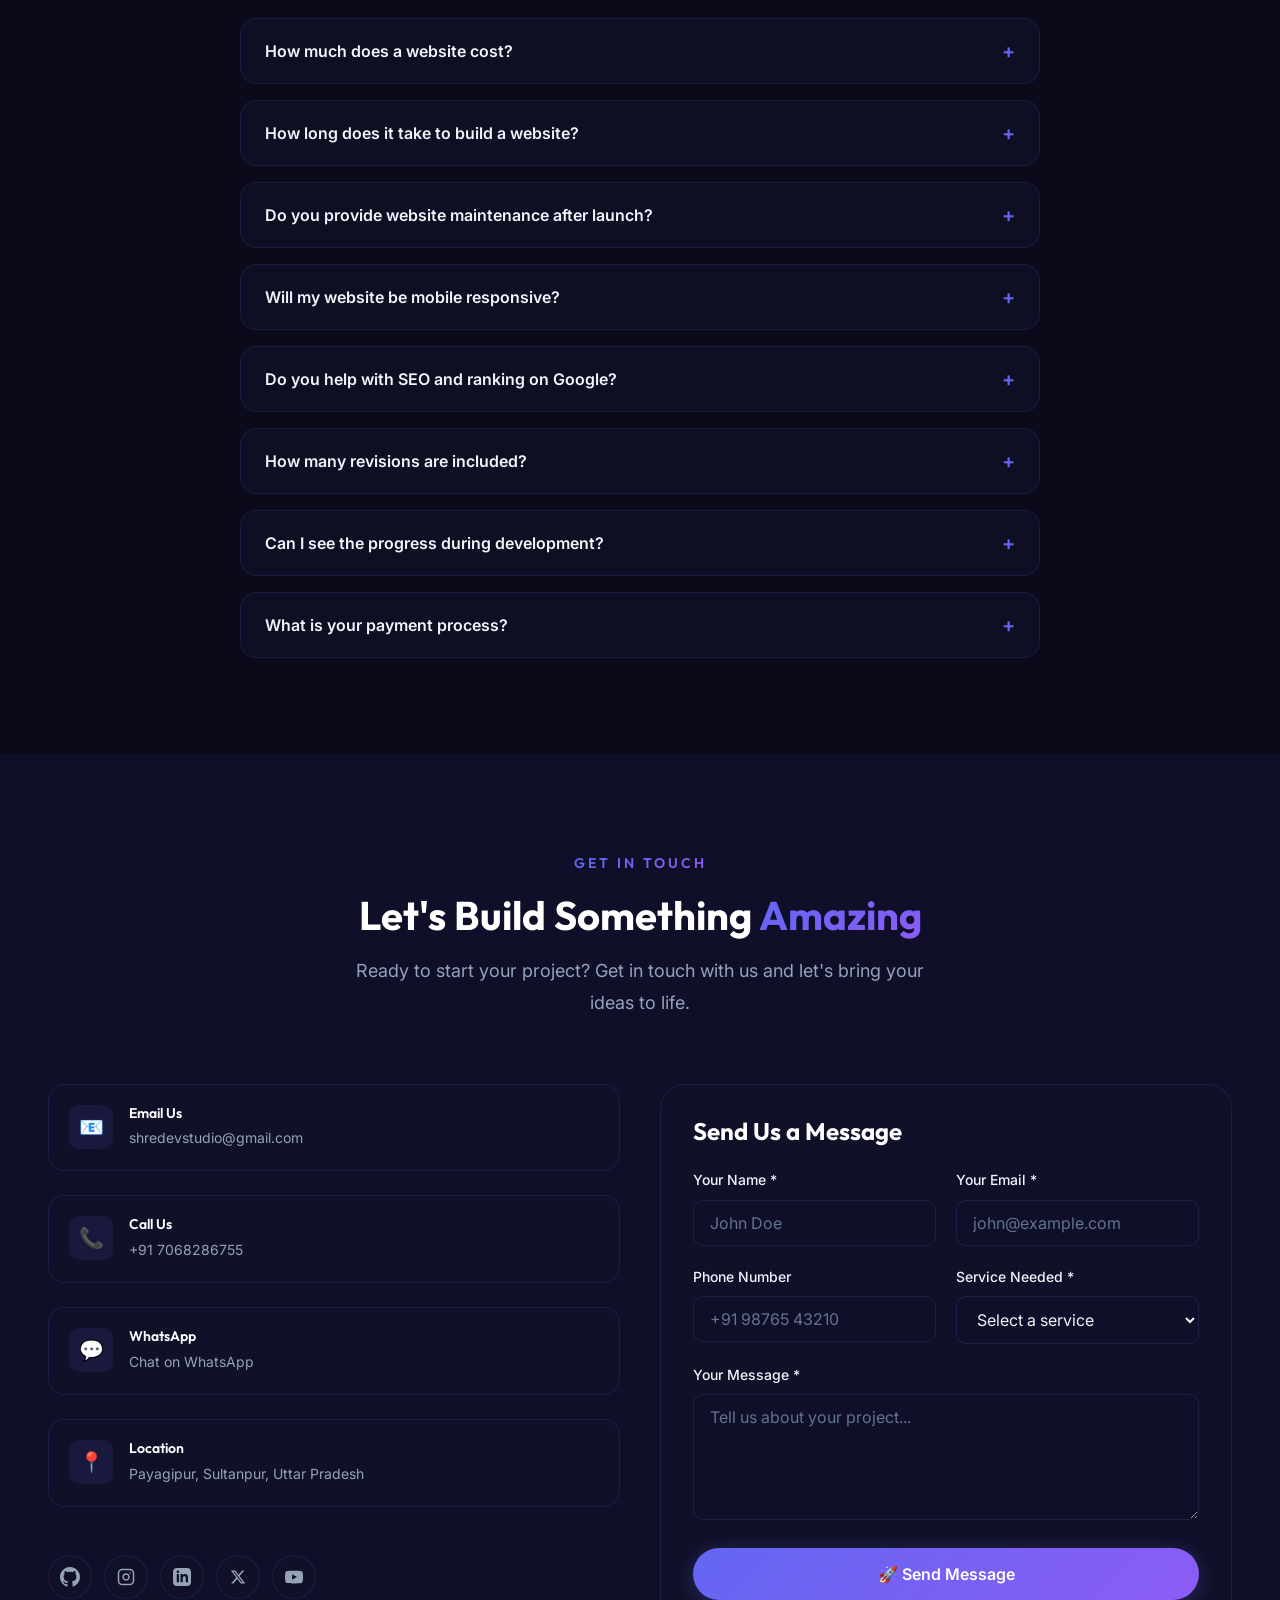
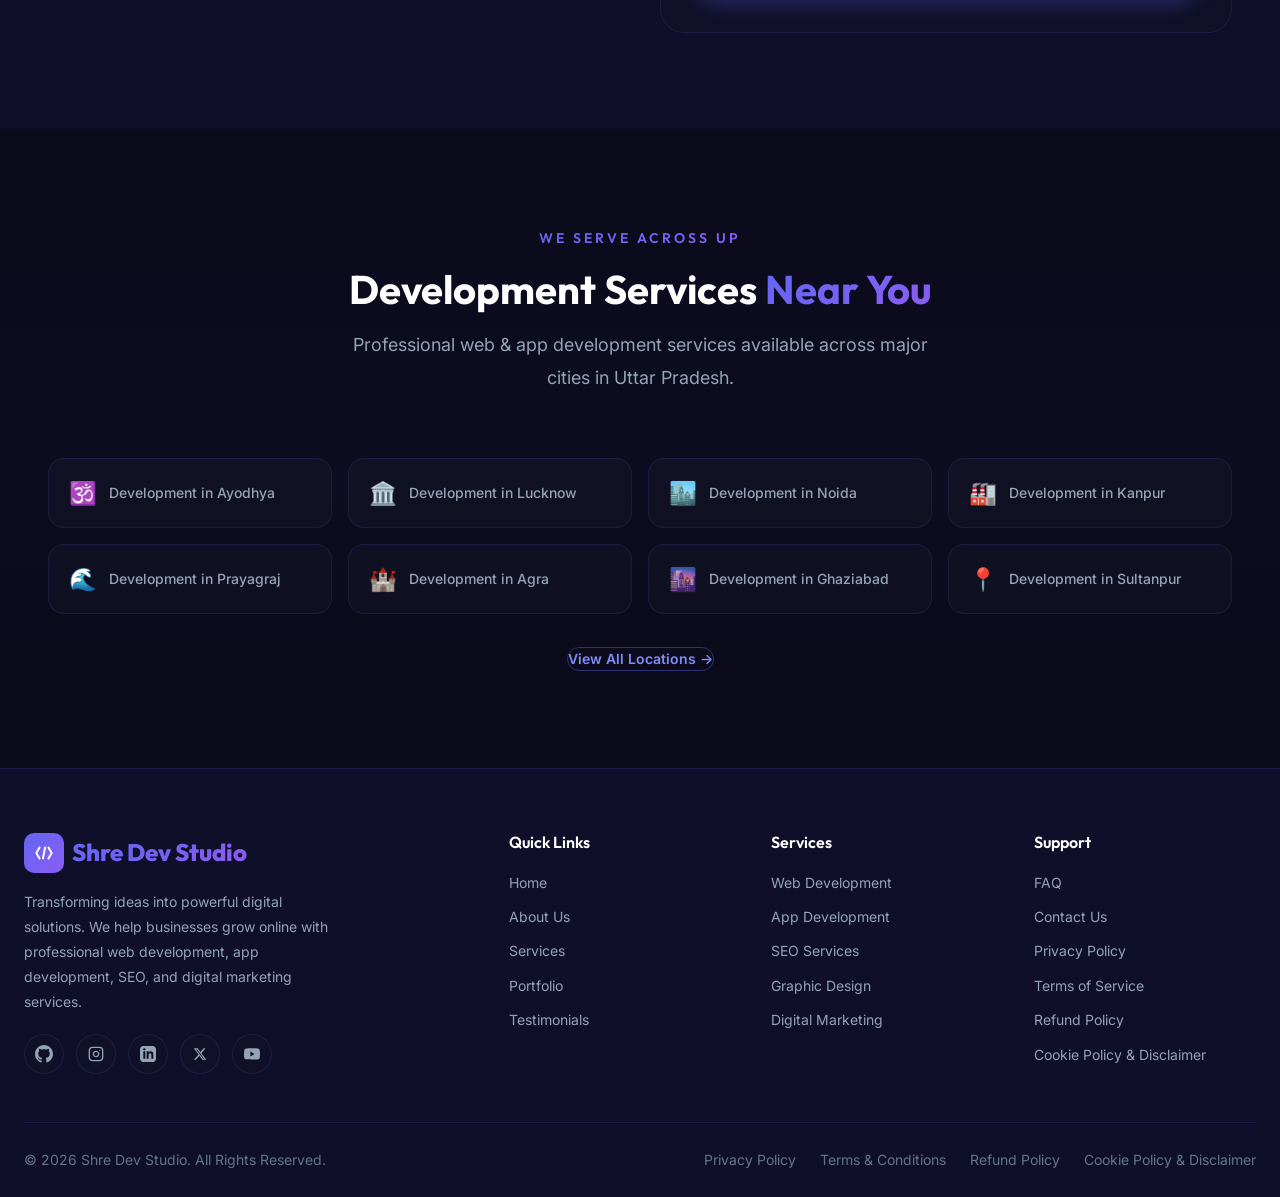
==== commit 7f08dfa0: "feat: add policy pages (privacy, terms, refund, disclaimer & cookies)" ====
--- a/index.html
+++ b/index.html
@@ -2,8 +2,8 @@
 <html lang="en" data-theme="dark">
 
 <head>
+  <meta charset="UTF-8">
   <meta name="google-site-verification" content="E406HyNYIqnOpGZdB5TGiKo2HDnlmCuM9sXrgtNdqH0" />
-  <meta charset="UTF-8">
   <meta name="viewport" content="width=device-width, initial-scale=1.0">
   <meta name="description"
     content="Shre Dev Studio — Professional website development, Android app development, SEO, branding, and complete digital solutions. Transform your ideas into powerful digital products.">
@@ -1240,8 +1240,10 @@
           <div class="footer__links">
             <a href="#faq" class="footer__link">FAQ</a>
             <a href="#contact" class="footer__link">Contact Us</a>
-            <a href="#" class="footer__link">Privacy Policy</a>
-            <a href="#" class="footer__link">Terms of Service</a>
+            <a href="privacy-policy.html" class="footer__link">Privacy Policy</a>
+            <a href="terms-and-conditions.html" class="footer__link">Terms of Service</a>
+            <a href="refund-and-cancellation.html" class="footer__link">Refund Policy</a>
+            <a href="disclaimer-cookie-policy.html" class="footer__link">Cookie Policy & Disclaimer</a>
           </div>
         </div>
       </div>
@@ -1249,8 +1251,10 @@
       <div class="footer__bottom">
         <p class="footer__copyright">© 2026 Shre Dev Studio. All Rights Reserved.</p>
         <div class="footer__bottom-links">
-          <a href="#" class="footer__bottom-link">Privacy Policy</a>
-          <a href="#" class="footer__bottom-link">Terms & Conditions</a>
+          <a href="privacy-policy.html" class="footer__bottom-link">Privacy Policy</a>
+          <a href="terms-and-conditions.html" class="footer__bottom-link">Terms & Conditions</a>
+          <a href="refund-and-cancellation.html" class="footer__bottom-link">Refund Policy</a>
+          <a href="disclaimer-cookie-policy.html" class="footer__bottom-link">Cookie Policy & Disclaimer</a>
         </div>
       </div>
     </div>
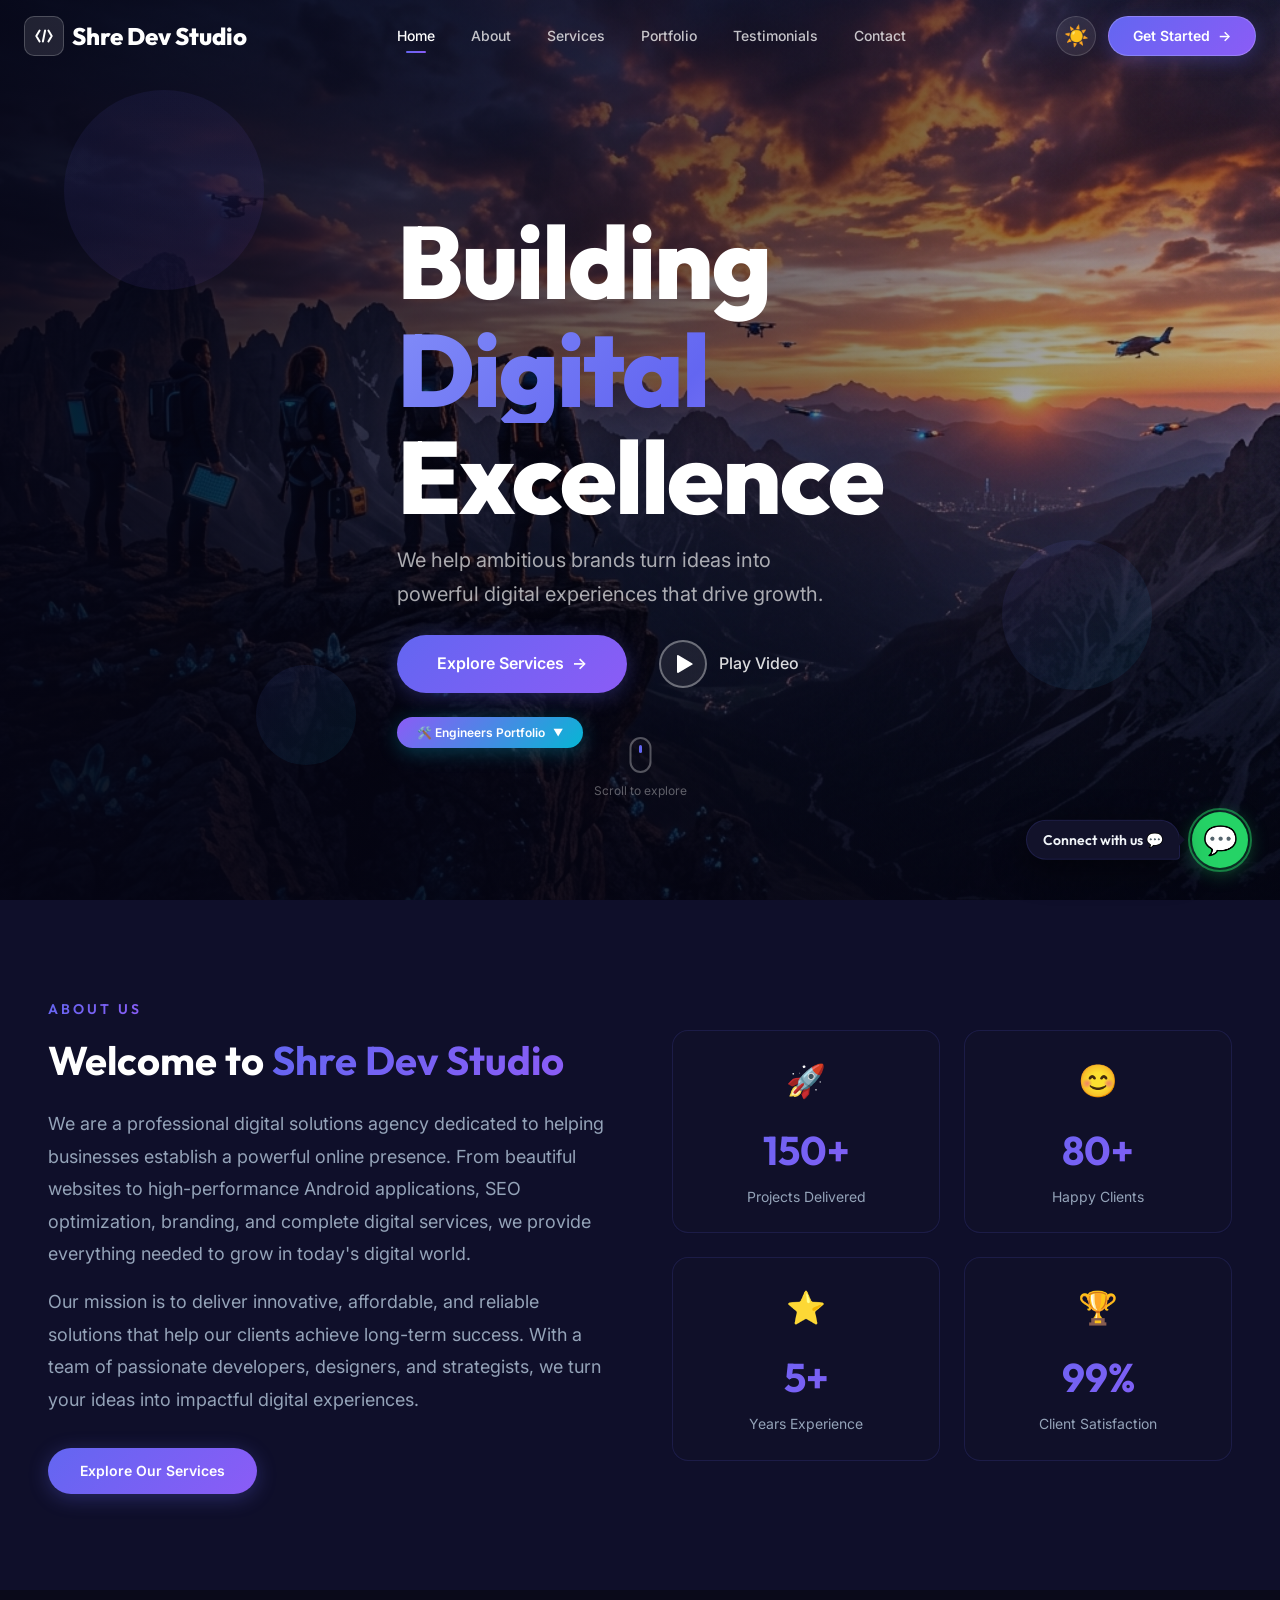
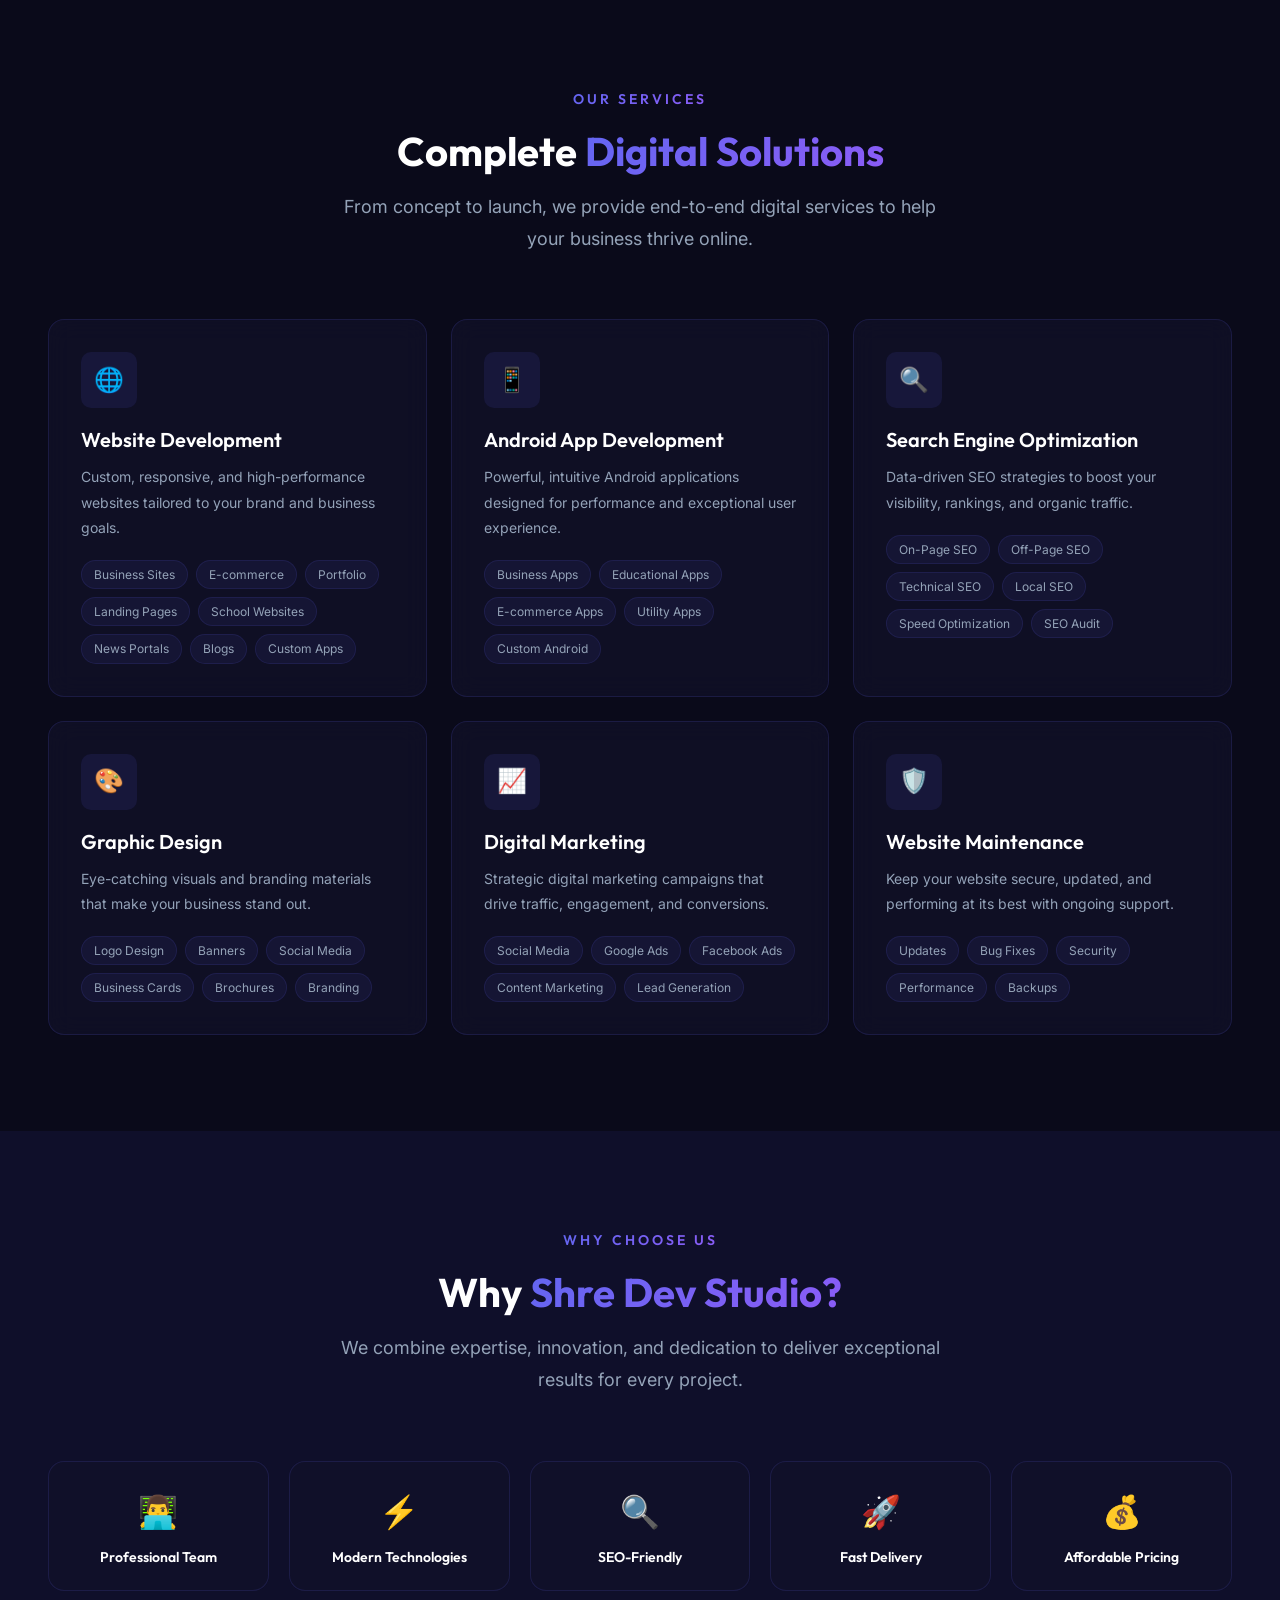
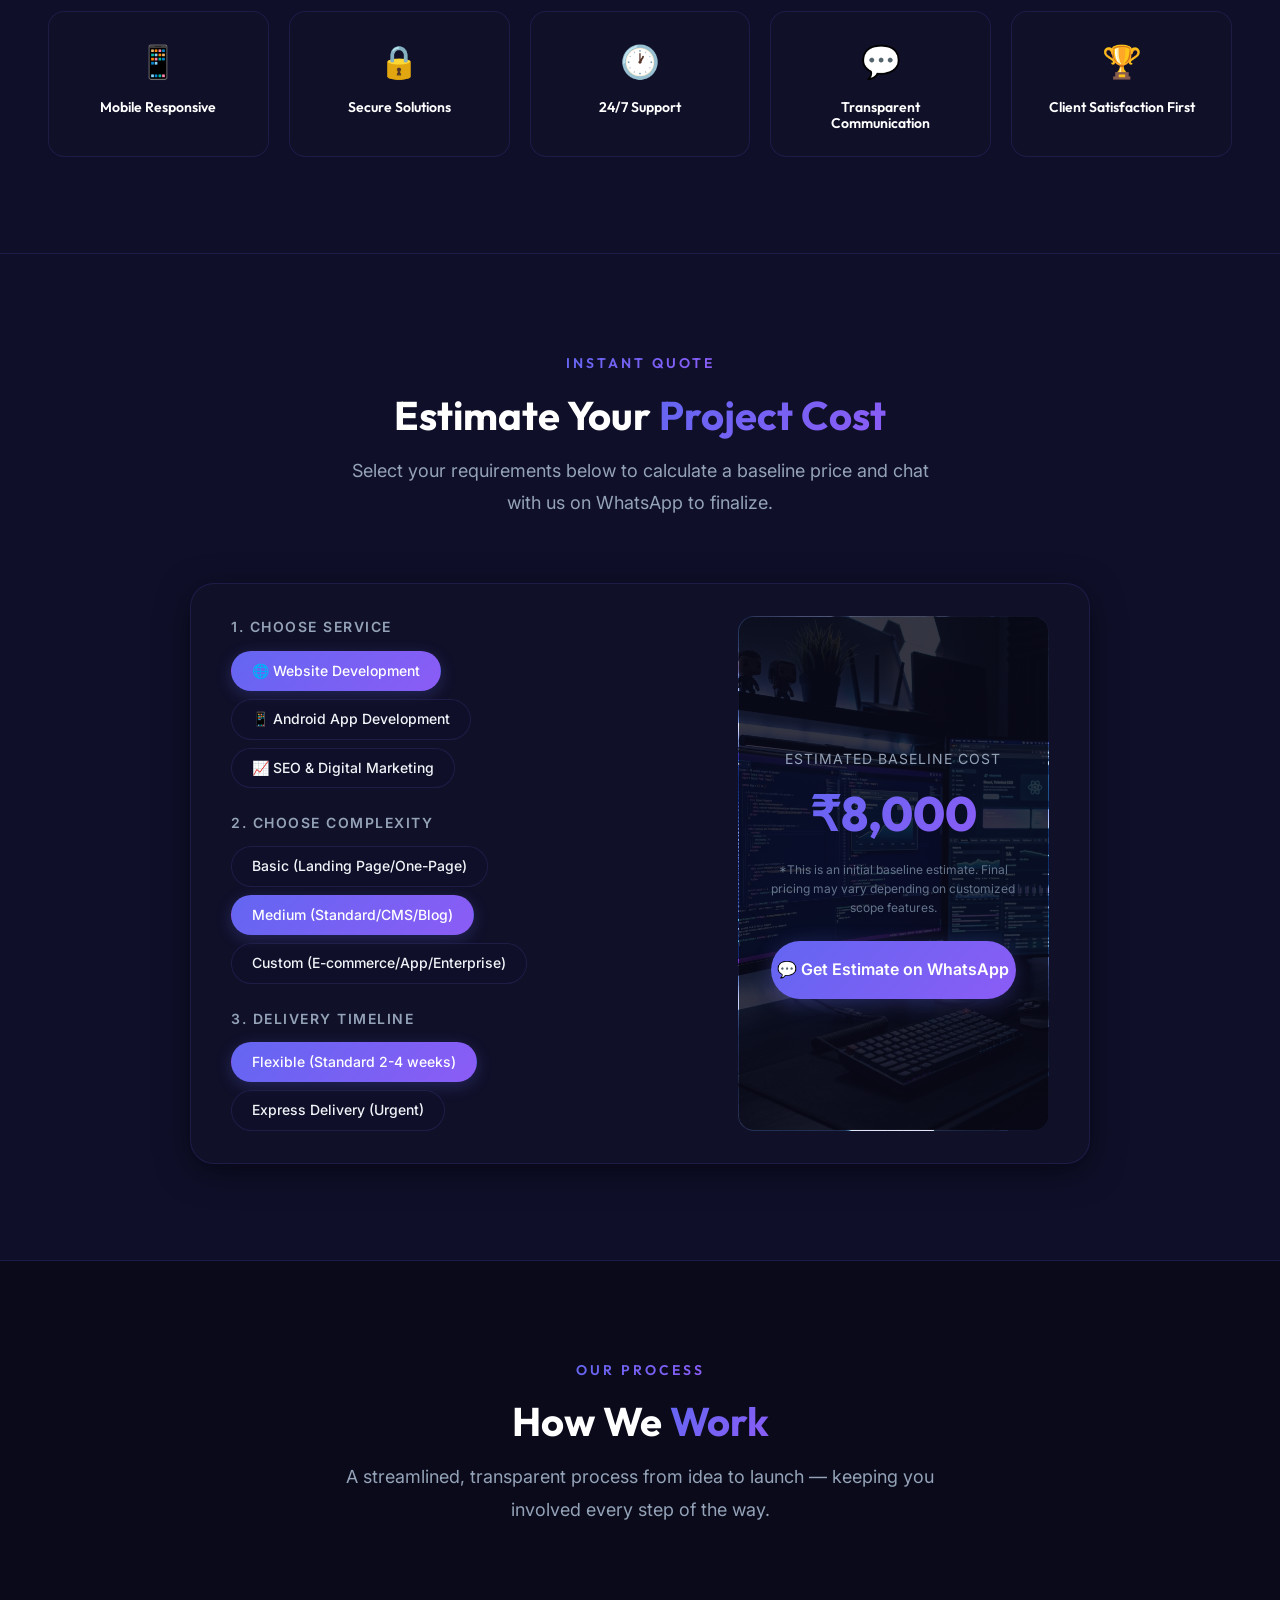
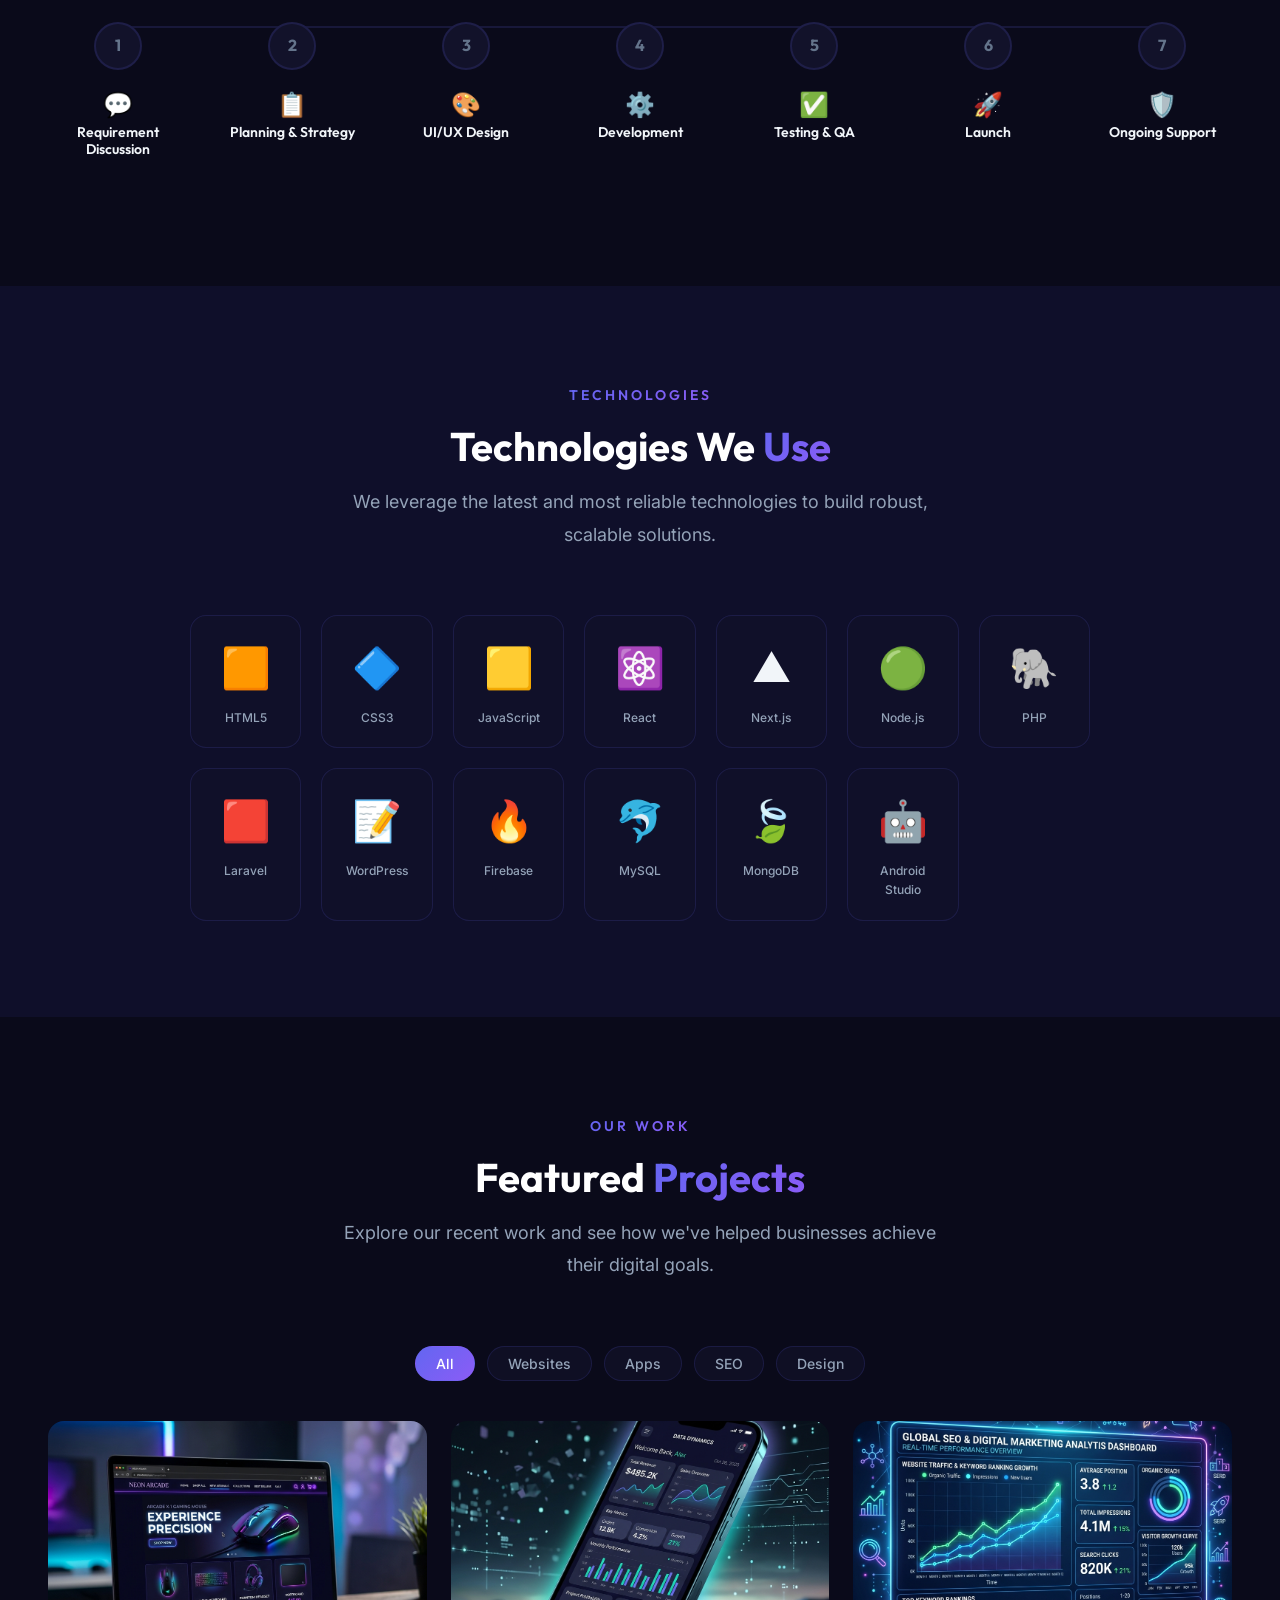
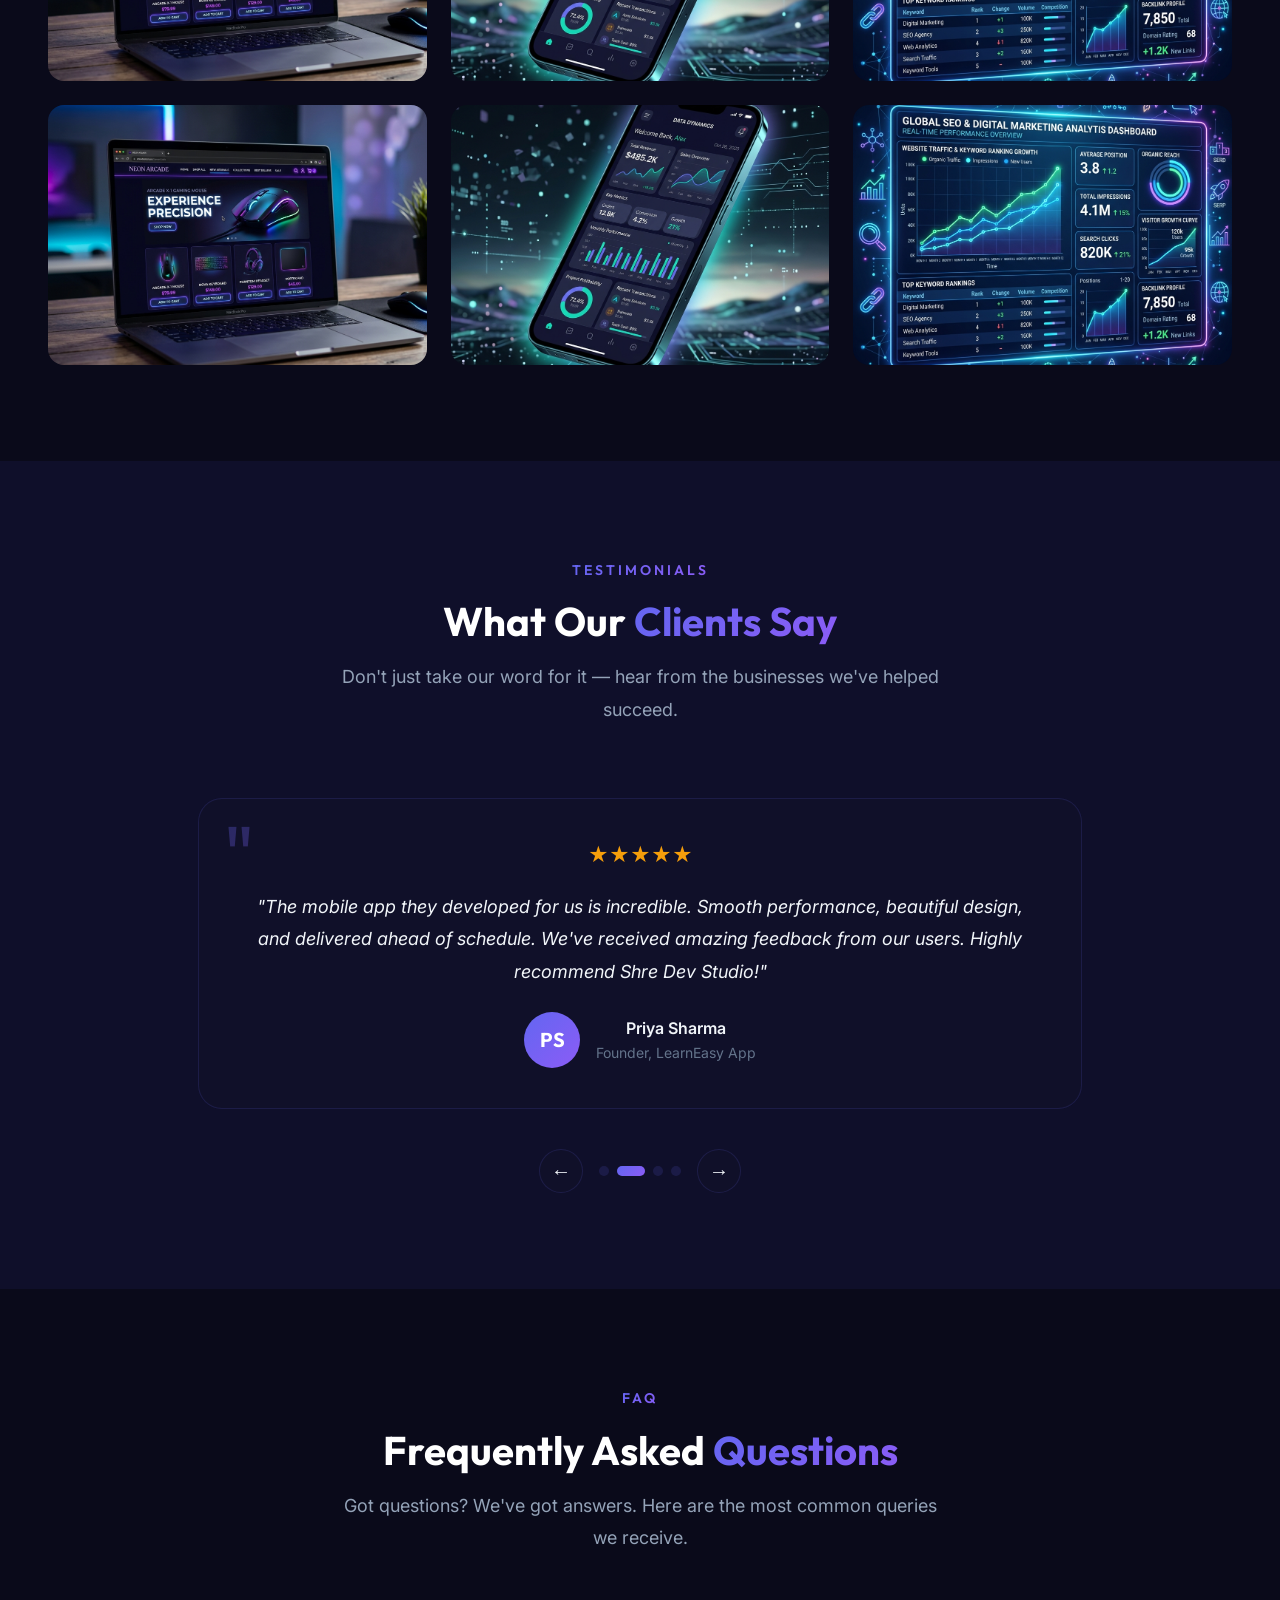
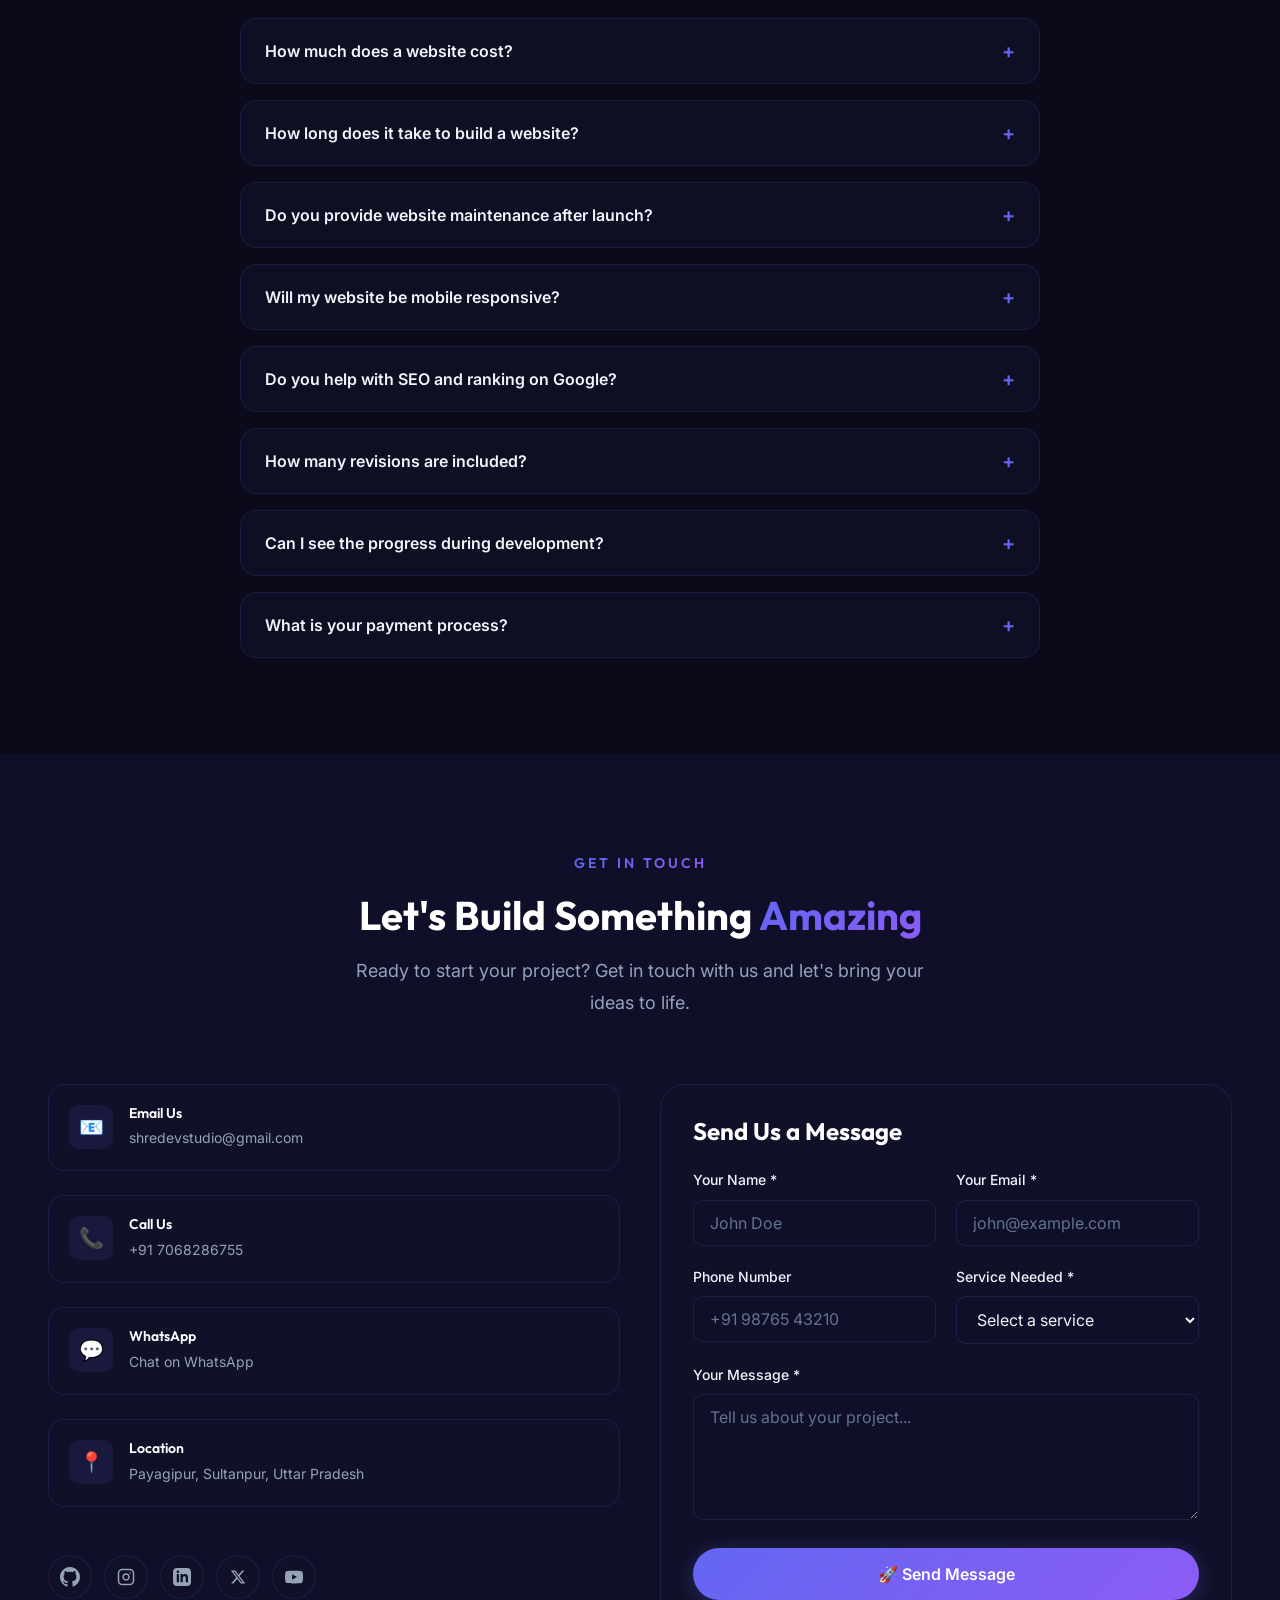
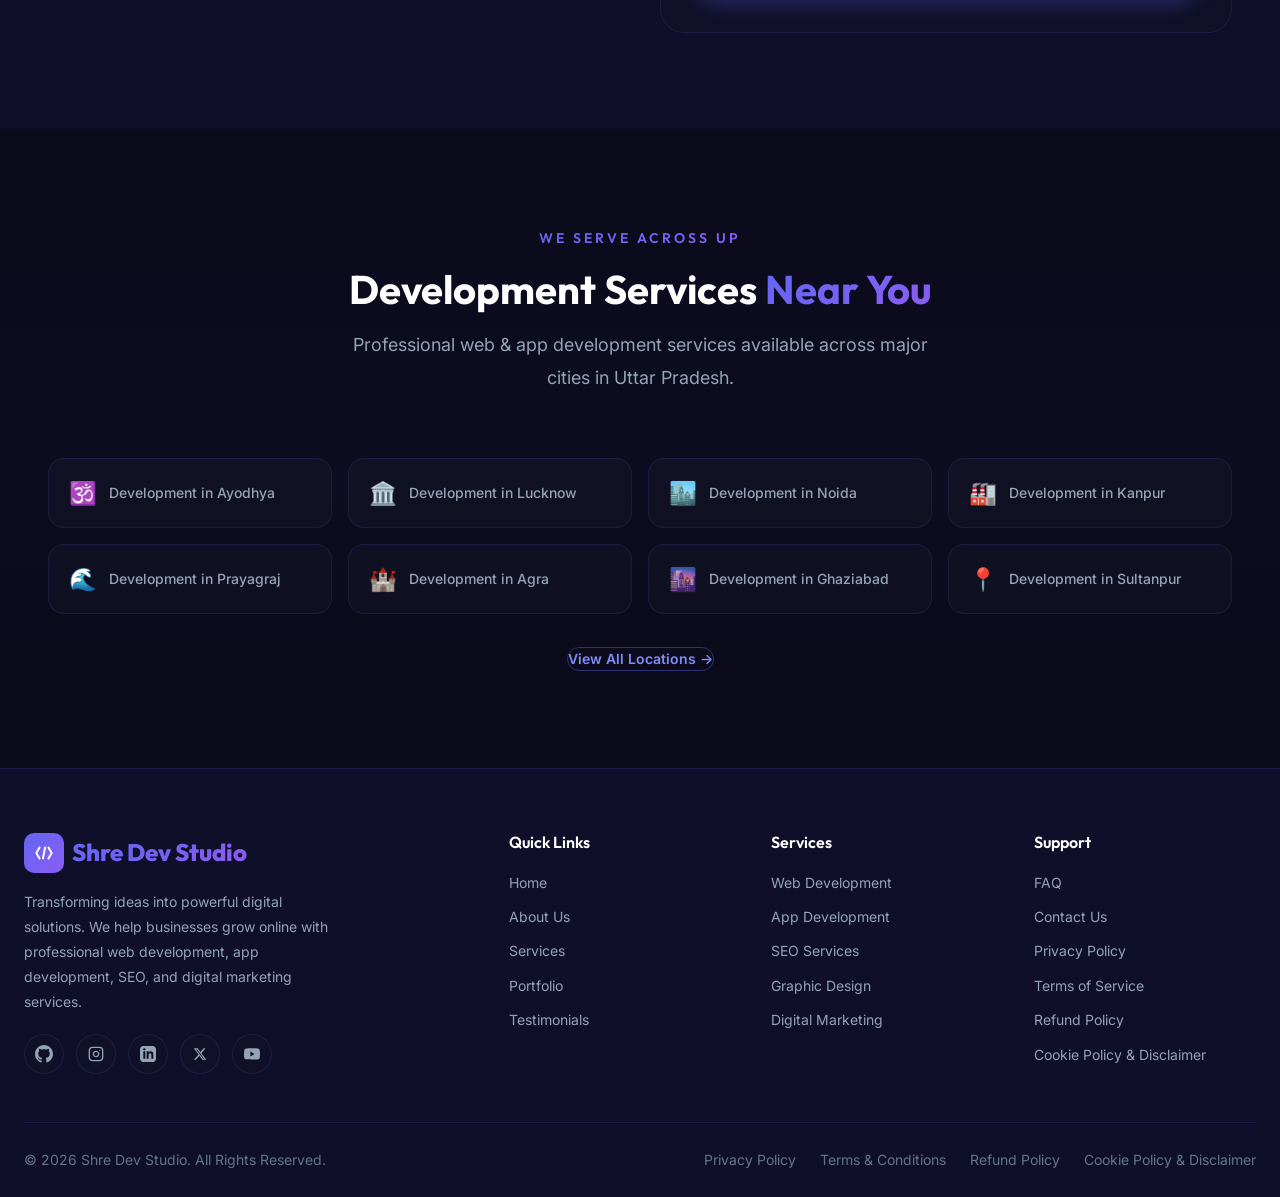
==== commit 731242b5: "feat: Link hero play button to coming soon page" ====
--- a/index.html
+++ b/index.html
@@ -154,7 +154,7 @@
           <a href="#services" class="btn btn--primary btn--lg hero-cinematic__btn-explore">
             Explore Services <span class="btn-arrow">→</span>
           </a>
-          <div class="hero-cinematic__play-btn" role="button" tabindex="0" aria-label="Play Video">
+          <a href="coming-soon.html" class="hero-cinematic__play-btn" aria-label="Play Video">
             <div class="hero-cinematic__play-icon">
               <svg width="16" height="18" viewBox="0 0 16 18" fill="none" xmlns="http://www.w3.org/2000/svg">
                 <path d="M15 8.134a1 1 0 0 1 0 1.732l-13.5 7.794A1 1 0 0 1 0 16.794V1.206A1 1 0 0 1 1.5.34L15 8.134z"
@@ -162,7 +162,7 @@
               </svg>
             </div>
             <span>Play Video</span>
-          </div>
+          </a>
         </div>
 
         <!-- Engineers Portfolio Dropdown -->
--- a/css/sections.css
+++ b/css/sections.css
@@ -435,6 +435,7 @@
   gap: var(--space-3);
   cursor: pointer;
   transition: all var(--transition-normal);
+  text-decoration: none;
 }
 
 .hero-cinematic__play-btn:hover {
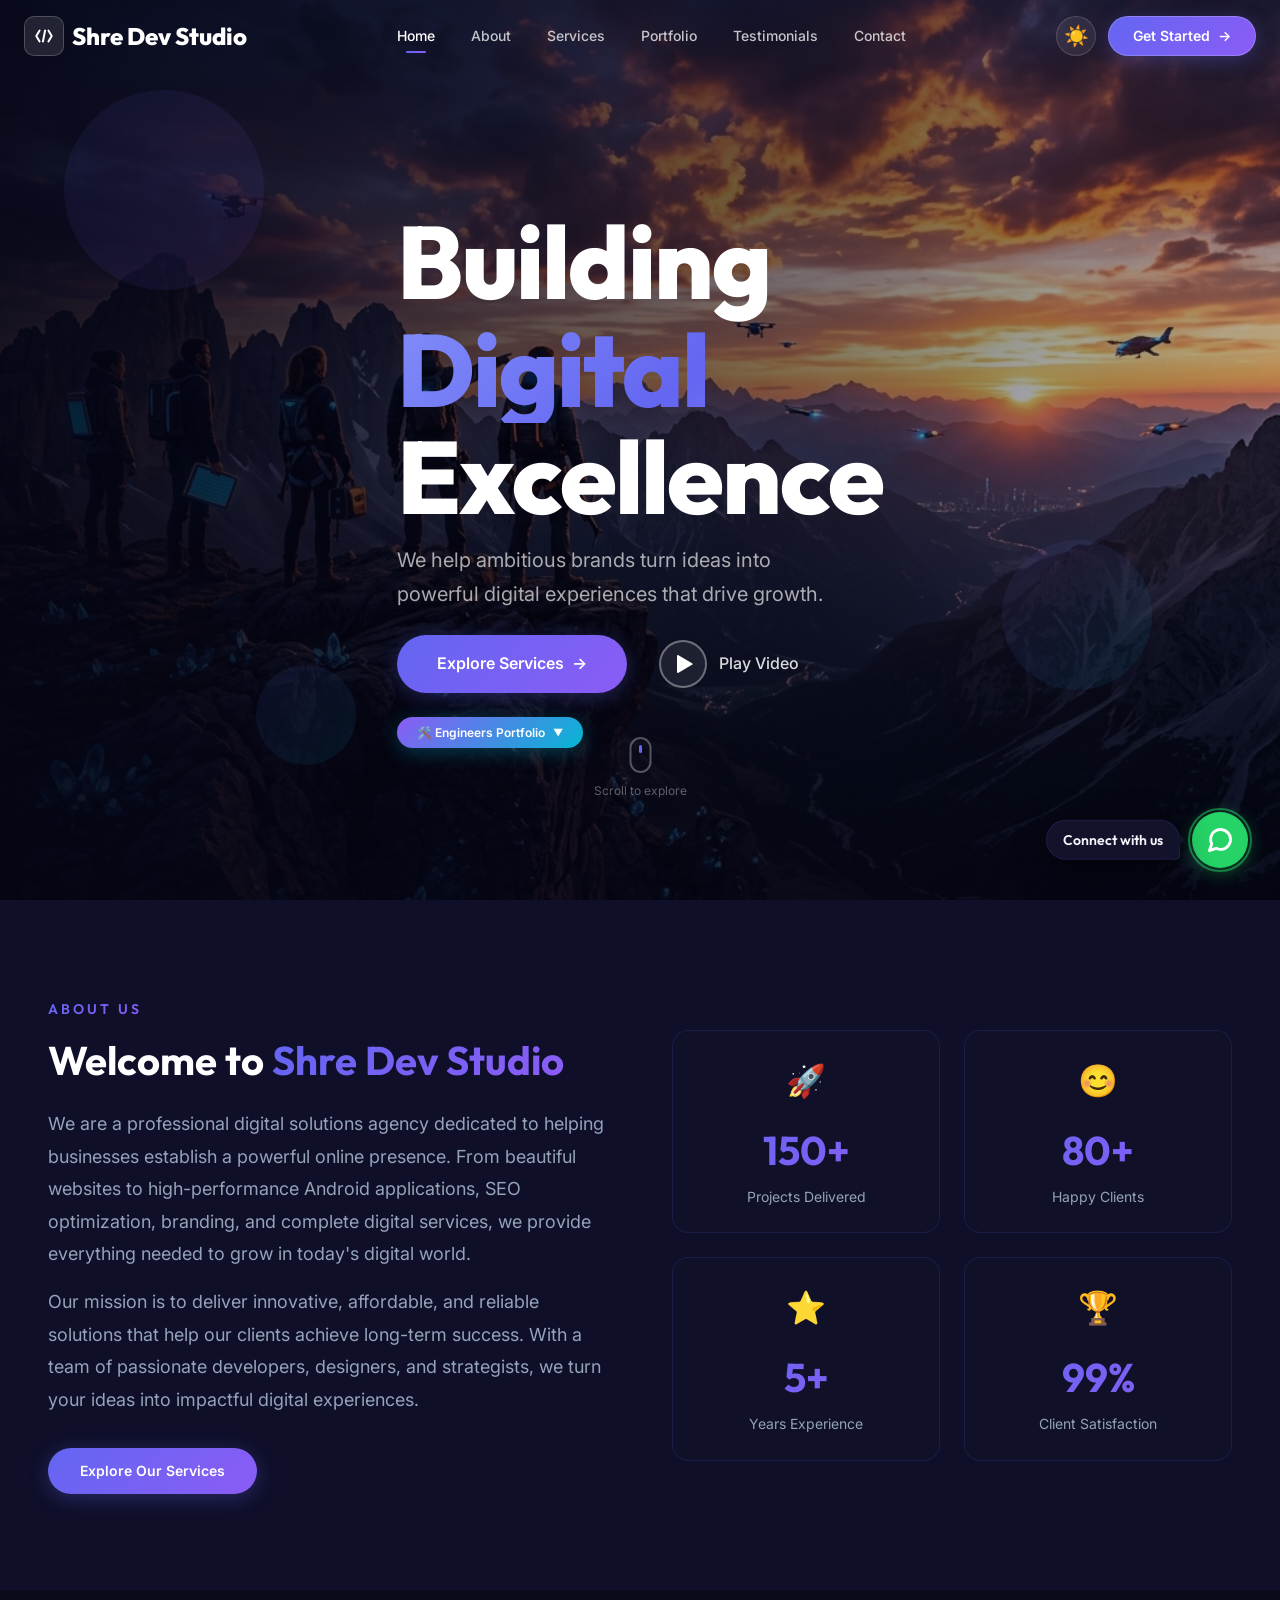
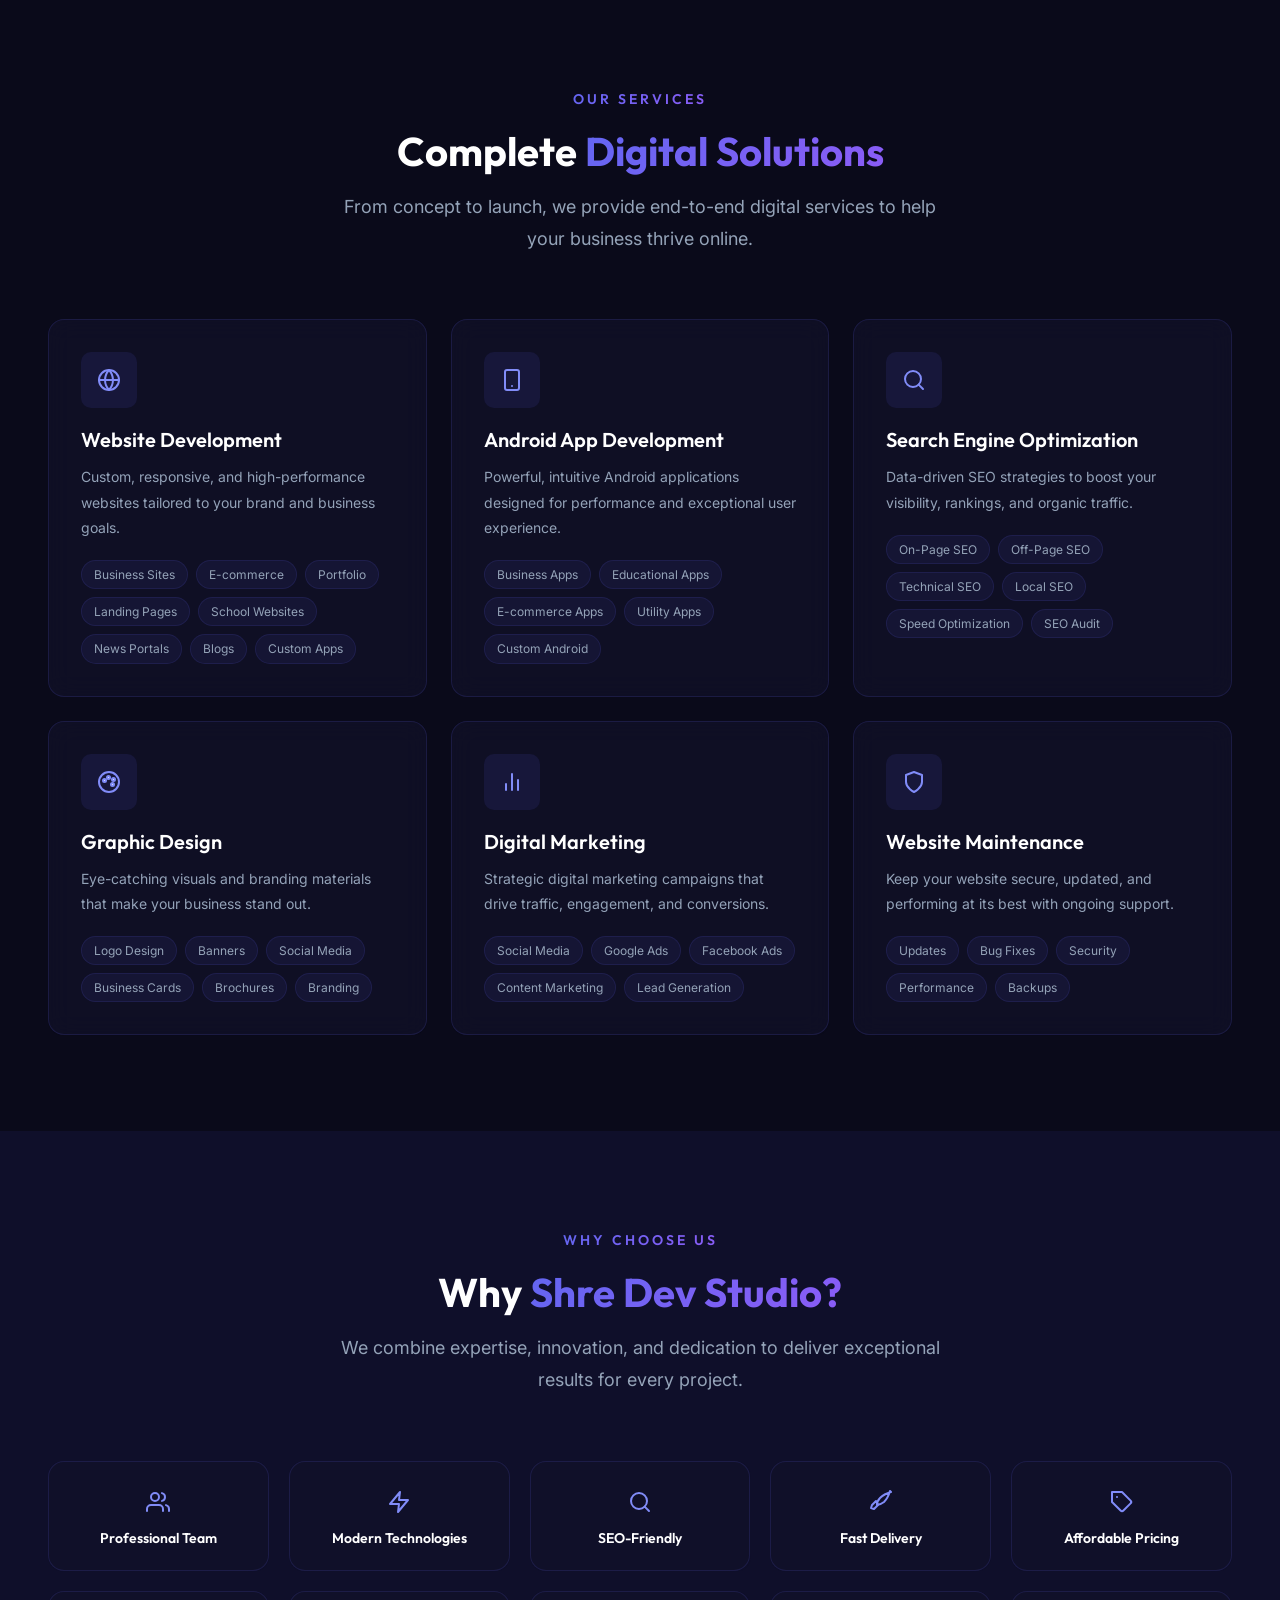
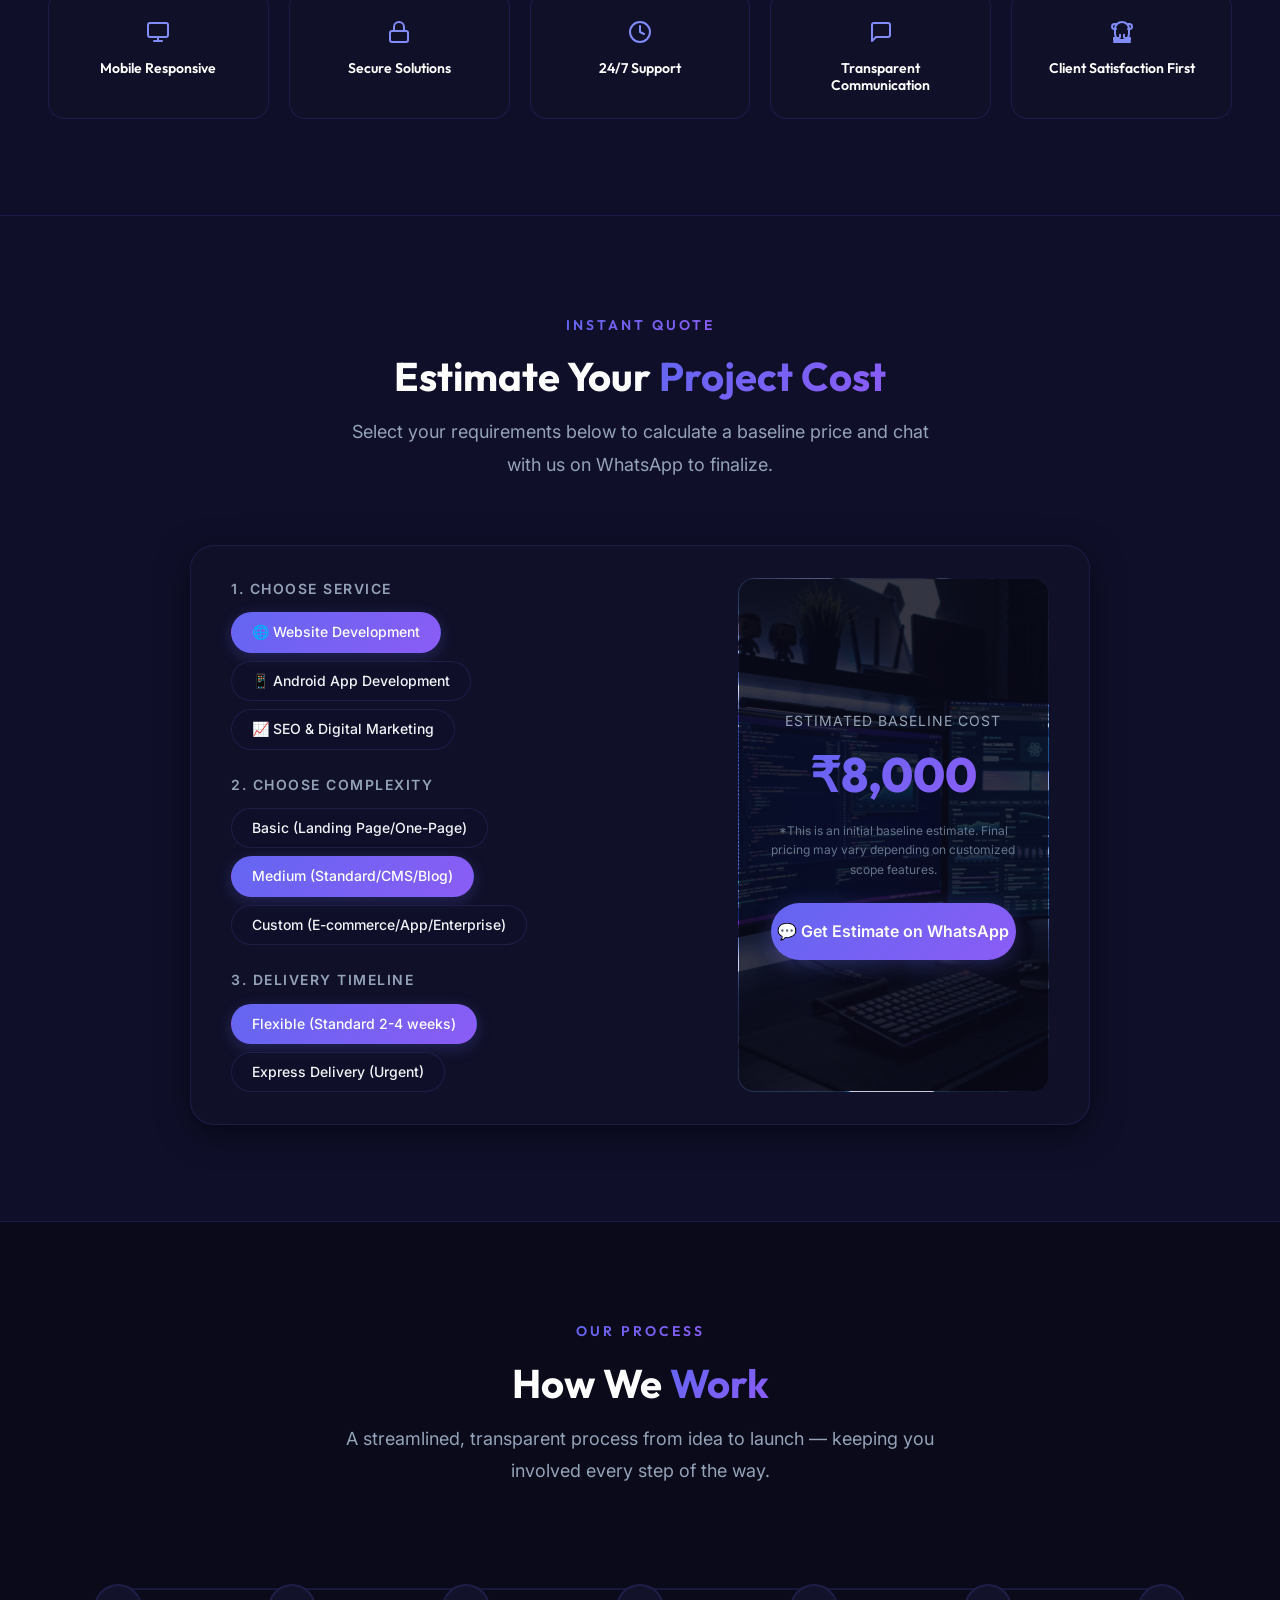
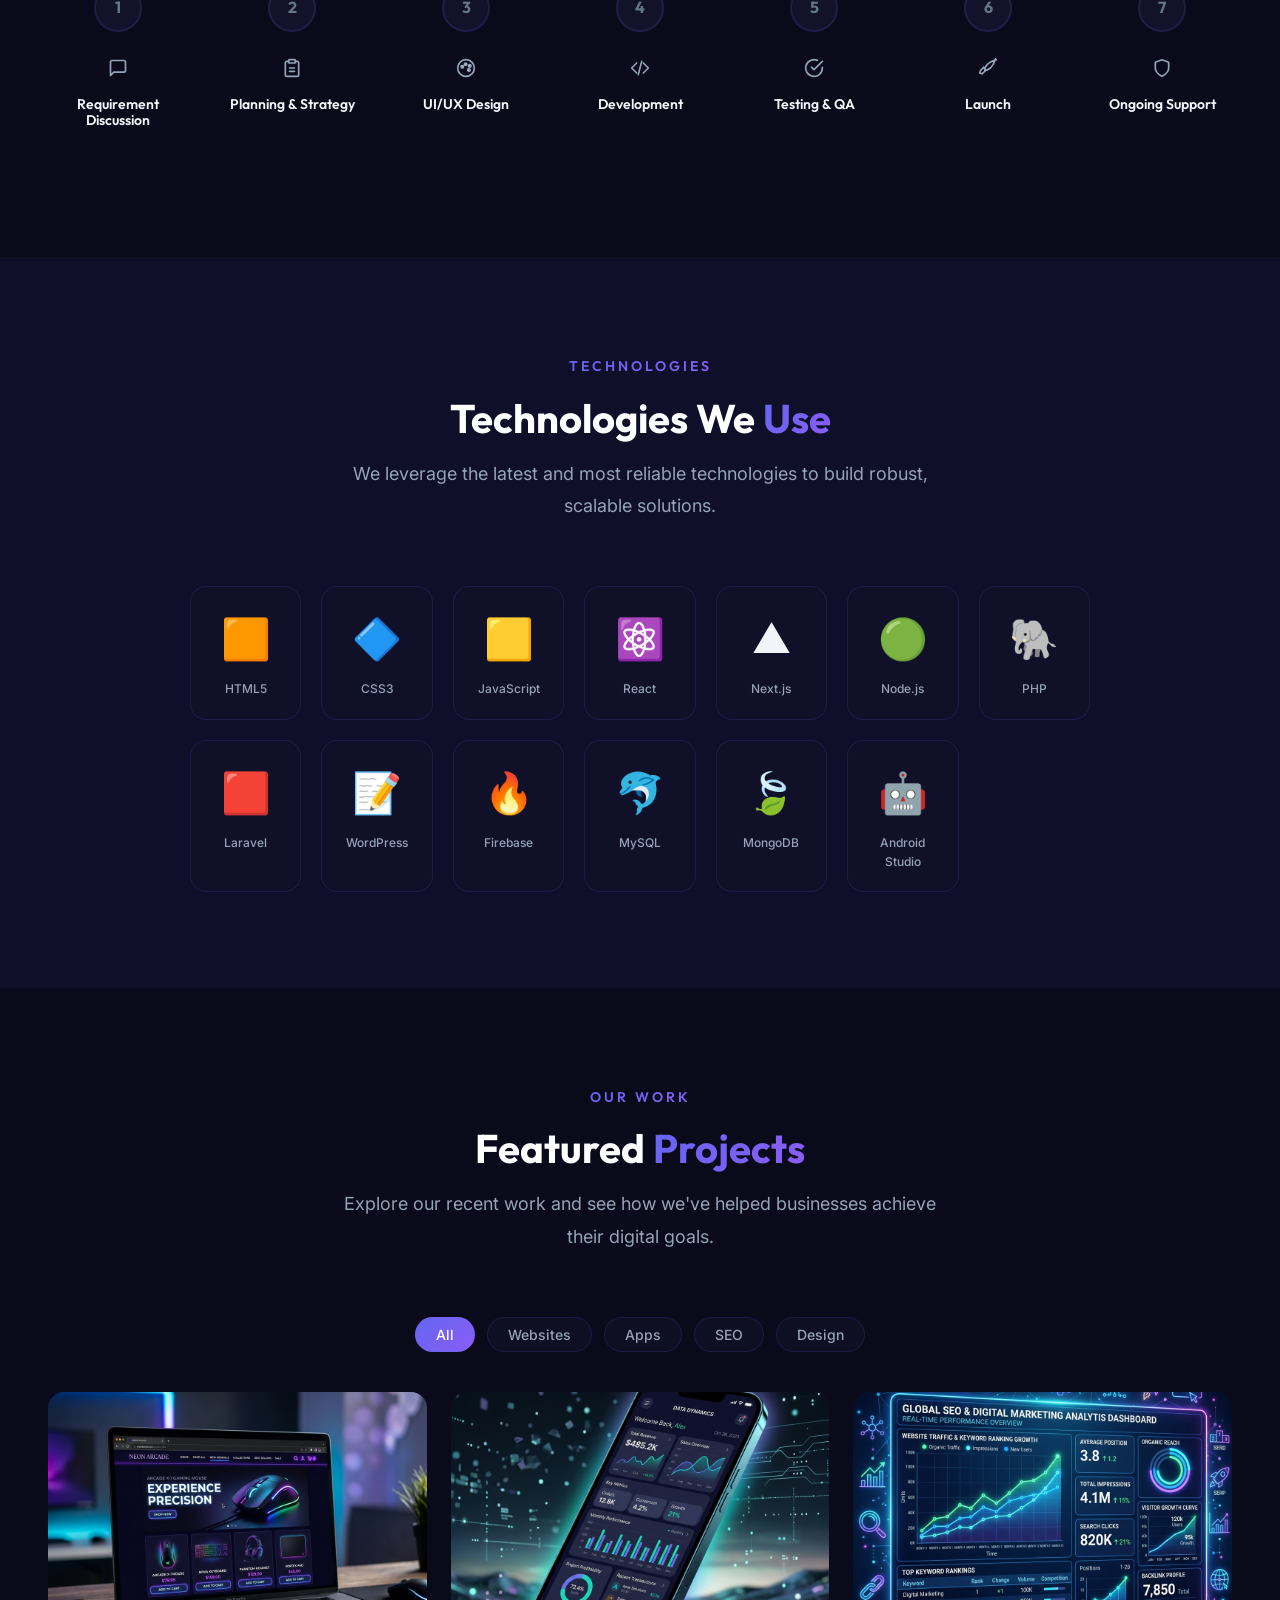
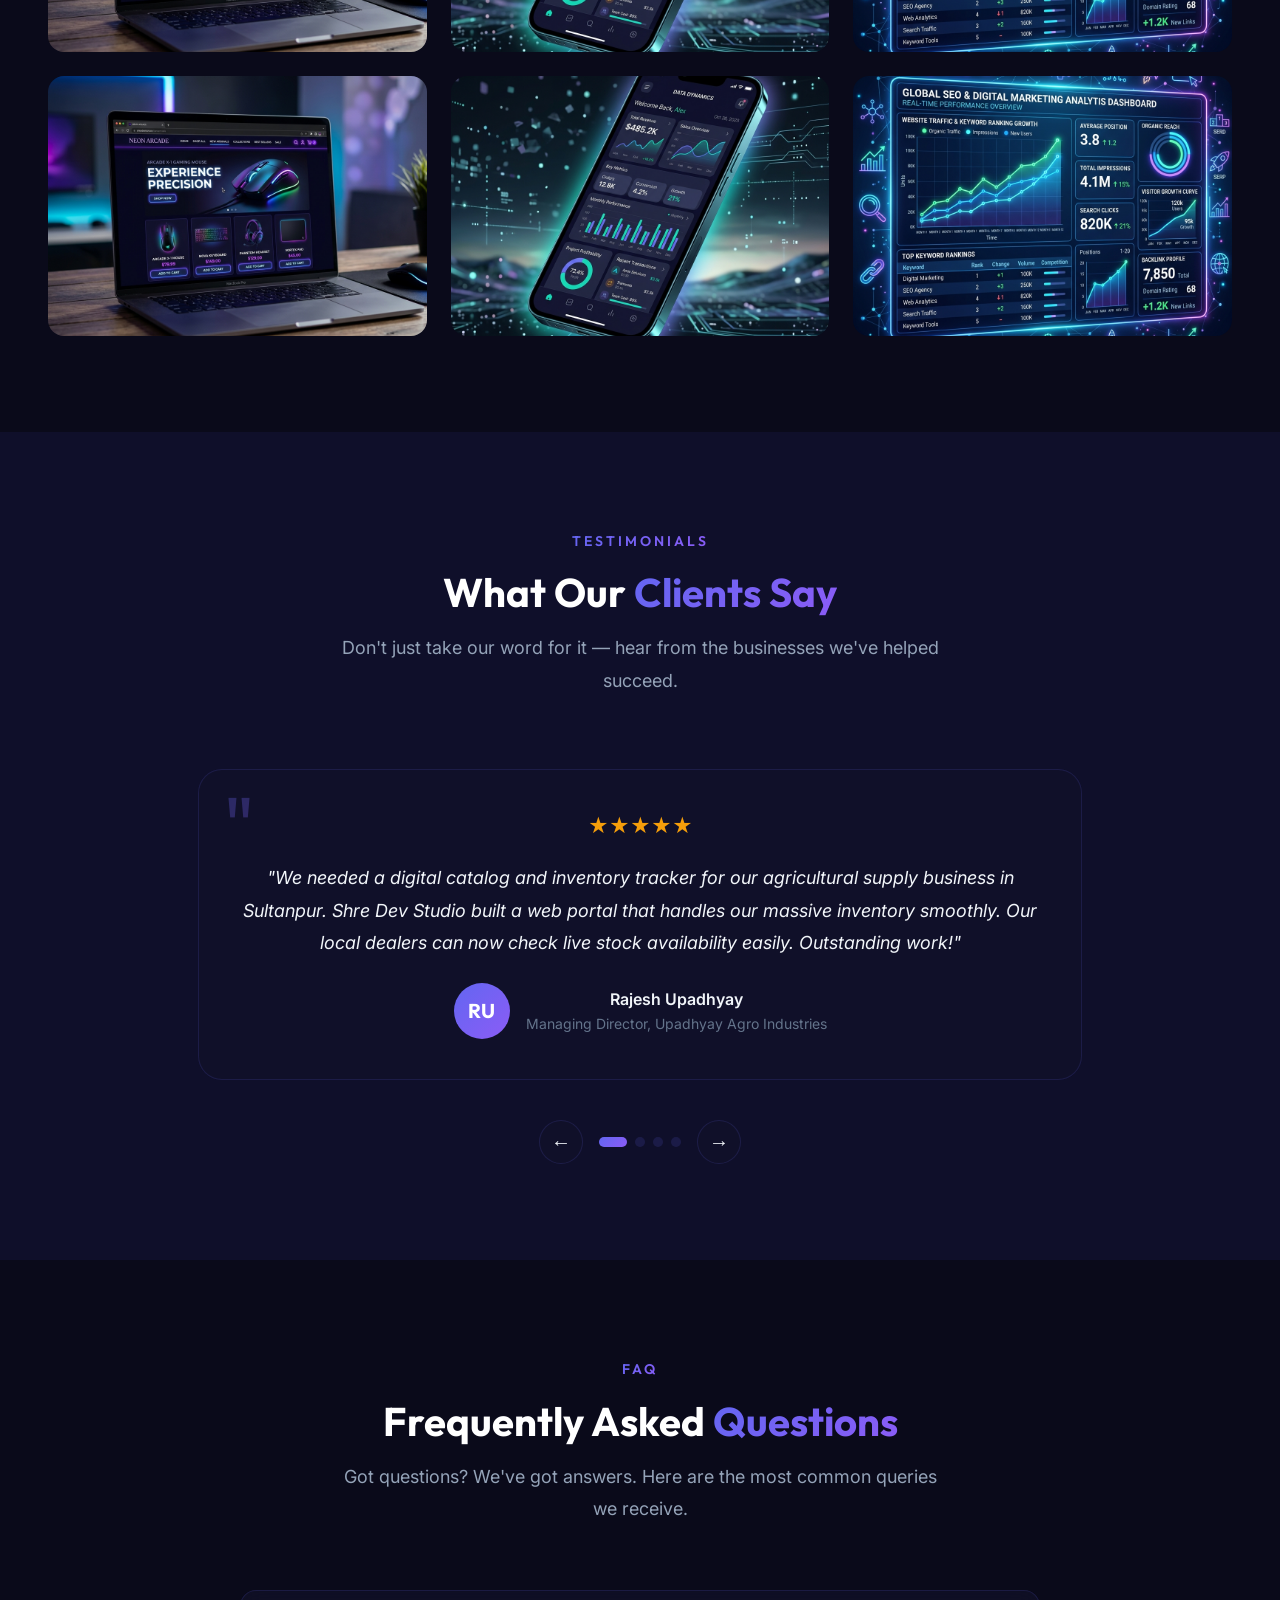
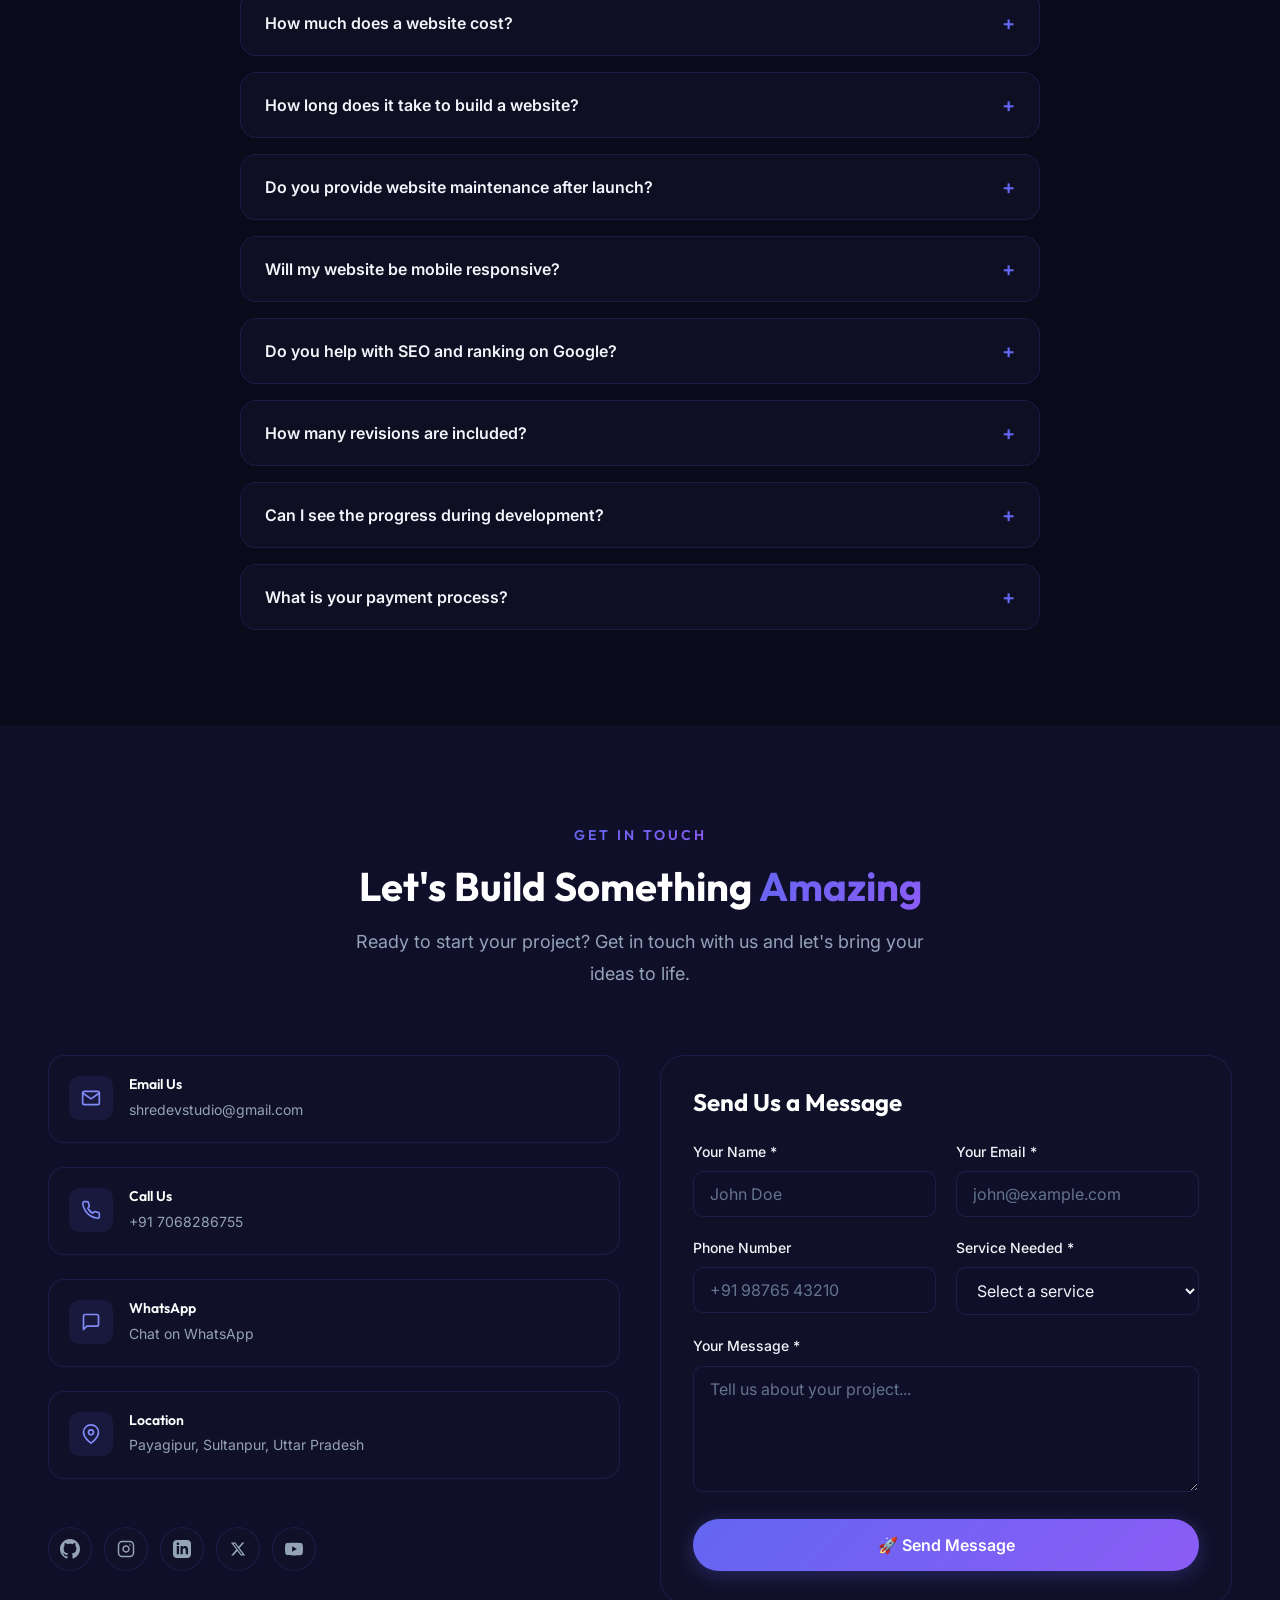
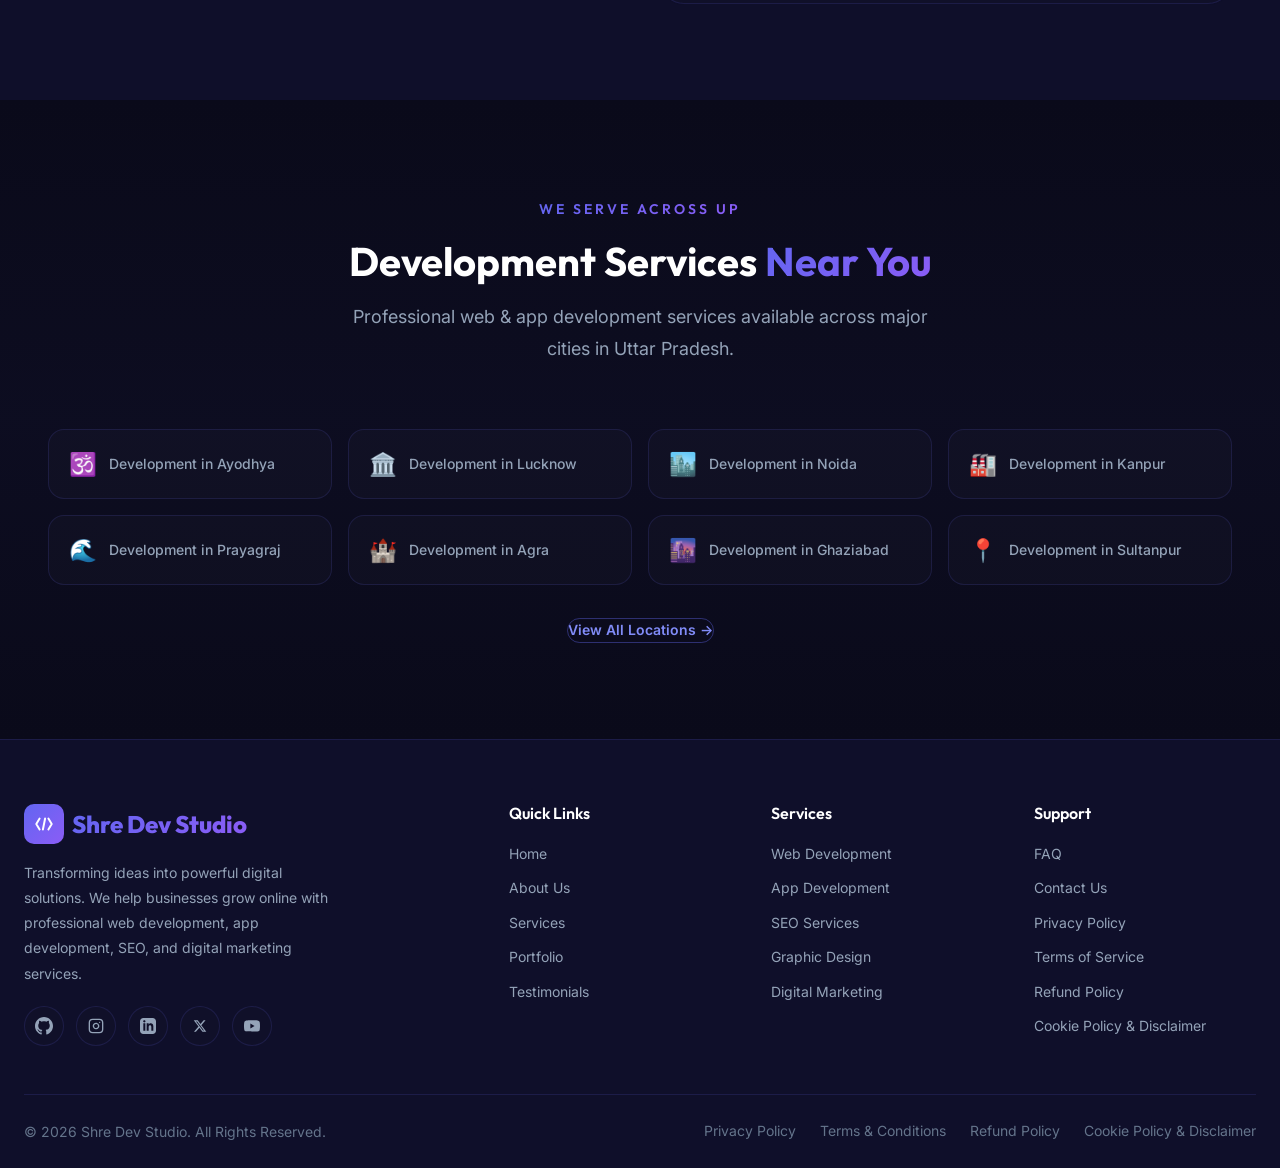
==== commit 8206d922: "Refactor design, remove AI footprint comments, and update sitemap.xml" ====
--- a/index.html
+++ b/index.html
@@ -79,9 +79,7 @@
 
 <body>
 
-  <!-- ============================================
-       Navigation
-       ============================================ -->
+  <!-- Header Navbar Navigation -->
   <nav class="navbar navbar--transparent" id="navbar" role="navigation" aria-label="Main navigation">
     <div class="navbar__container">
       <a href="#" class="navbar__logo" aria-label="Shre Dev Studio Home">
@@ -120,9 +118,7 @@
 
   <main>
 
-    <!-- ============================================
-         Hero Section — Cinematic Full-Screen
-         ============================================ -->
+    <!-- Cinematic Hero Showcase -->
     <section class="hero-cinematic" id="home">
       <!-- Background Image -->
       <div class="hero-cinematic__bg">
@@ -192,9 +188,7 @@
       </div>
     </section>
 
-    <!-- ============================================
-         About Section
-         ============================================ -->
+    <!-- About Agency Context -->
     <section class="section section--alt" id="about">
       <div class="container">
         <div class="about__grid">
@@ -242,9 +236,7 @@
       </div>
     </section>
 
-    <!-- ============================================
-         Services Section
-         ============================================ -->
+    <!-- Agency Services Showcase -->
     <section class="section" id="services">
       <div class="container">
         <div class="section__header animate-on-scroll">
@@ -257,7 +249,13 @@
         <div class="services__grid">
           <!-- Website Development -->
           <div class="service-card animate-on-scroll delay-1">
-            <div class="service-card__icon">🌐</div>
+            <div class="service-card__icon">
+              <svg viewBox="0 0 24 24" fill="none" stroke="currentColor" stroke-width="2" stroke-linecap="round" stroke-linejoin="round">
+                <circle cx="12" cy="12" r="10"></circle>
+                <line x1="2" y1="12" x2="22" y2="12"></line>
+                <path d="M12 2a15.3 15.3 0 0 1 4 10 15.3 15.3 0 0 1-4 10 15.3 15.3 0 0 1-4-10 15.3 15.3 0 0 1 4-10z"></path>
+              </svg>
+            </div>
             <h3 class="service-card__title">Website Development</h3>
             <p class="service-card__desc">Custom, responsive, and high-performance websites tailored to your brand and
               business goals.</p>
@@ -275,7 +273,12 @@
 
           <!-- Android App Development -->
           <div class="service-card animate-on-scroll delay-2">
-            <div class="service-card__icon">📱</div>
+            <div class="service-card__icon">
+              <svg viewBox="0 0 24 24" fill="none" stroke="currentColor" stroke-width="2" stroke-linecap="round" stroke-linejoin="round">
+                <rect x="5" y="2" width="14" height="20" rx="2" ry="2"></rect>
+                <line x1="12" y1="18" x2="12.01" y2="18"></line>
+              </svg>
+            </div>
             <h3 class="service-card__title">Android App Development</h3>
             <p class="service-card__desc">Powerful, intuitive Android applications designed for performance and
               exceptional user experience.</p>
@@ -290,7 +293,12 @@
 
           <!-- SEO -->
           <div class="service-card animate-on-scroll delay-3">
-            <div class="service-card__icon">🔍</div>
+            <div class="service-card__icon">
+              <svg viewBox="0 0 24 24" fill="none" stroke="currentColor" stroke-width="2" stroke-linecap="round" stroke-linejoin="round">
+                <circle cx="11" cy="11" r="8"></circle>
+                <line x1="21" y1="21" x2="16.65" y2="16.65"></line>
+              </svg>
+            </div>
             <h3 class="service-card__title">Search Engine Optimization</h3>
             <p class="service-card__desc">Data-driven SEO strategies to boost your visibility, rankings, and organic
               traffic.</p>
@@ -306,7 +314,15 @@
 
           <!-- Graphic Design -->
           <div class="service-card animate-on-scroll delay-4">
-            <div class="service-card__icon">🎨</div>
+            <div class="service-card__icon">
+              <svg viewBox="0 0 24 24" fill="none" stroke="currentColor" stroke-width="2" stroke-linecap="round" stroke-linejoin="round">
+                <path d="M12 22C17.5228 22 22 17.5228 22 12C22 6.5 17.5 2 12 2C6.5 2 2 6.5 2 12C2 17.5 6.5 22 12 22Z"></path>
+                <circle cx="7.5" cy="10.5" r="1.5" fill="currentColor"></circle>
+                <circle cx="11.5" cy="7.5" r="1.5" fill="currentColor"></circle>
+                <circle cx="16.5" cy="9.5" r="1.5" fill="currentColor"></circle>
+                <circle cx="15.5" cy="14.5" r="1.5" fill="currentColor"></circle>
+              </svg>
+            </div>
             <h3 class="service-card__title">Graphic Design</h3>
             <p class="service-card__desc">Eye-catching visuals and branding materials that make your business stand out.
             </p>
@@ -322,7 +338,13 @@
 
           <!-- Digital Marketing -->
           <div class="service-card animate-on-scroll delay-5">
-            <div class="service-card__icon">📈</div>
+            <div class="service-card__icon">
+              <svg viewBox="0 0 24 24" fill="none" stroke="currentColor" stroke-width="2" stroke-linecap="round" stroke-linejoin="round">
+                <line x1="18" y1="20" x2="18" y2="10"></line>
+                <line x1="12" y1="20" x2="12" y2="4"></line>
+                <line x1="6" y1="20" x2="6" y2="14"></line>
+              </svg>
+            </div>
             <h3 class="service-card__title">Digital Marketing</h3>
             <p class="service-card__desc">Strategic digital marketing campaigns that drive traffic, engagement, and
               conversions.</p>
@@ -337,7 +359,11 @@
 
           <!-- Website Maintenance -->
           <div class="service-card animate-on-scroll delay-6">
-            <div class="service-card__icon">🛡️</div>
+            <div class="service-card__icon">
+              <svg viewBox="0 0 24 24" fill="none" stroke="currentColor" stroke-width="2" stroke-linecap="round" stroke-linejoin="round">
+                <path d="M12 22s8-4 8-10V5l-8-3-8 3v7c0 6 8 10 8 10z"></path>
+              </svg>
+            </div>
             <h3 class="service-card__title">Website Maintenance</h3>
             <p class="service-card__desc">Keep your website secure, updated, and performing at its best with ongoing
               support.</p>
@@ -353,9 +379,7 @@
       </div>
     </section>
 
-    <!-- ============================================
-         Why Choose Us Section
-         ============================================ -->
+    <!-- Why Choose Us Selling Points -->
     <section class="section section--alt" id="why-us">
       <div class="container">
         <div class="section__header animate-on-scroll">
@@ -367,52 +391,104 @@
 
         <div class="why__grid">
           <div class="why-card animate-on-scroll delay-1">
-            <span class="why-card__icon">👨‍💻</span>
+            <span class="why-card__icon">
+              <svg class="why-icon-svg" viewBox="0 0 24 24" fill="none" stroke="currentColor" stroke-width="2" stroke-linecap="round" stroke-linejoin="round">
+                <path d="M17 21v-2a4 4 0 0 0-4-4H5a4 4 0 0 0-4 4v2"></path>
+                <circle cx="9" cy="7" r="4"></circle>
+                <path d="M23 21v-2a4 4 0 0 0-3-3.87"></path>
+                <path d="M16 3.13a4 4 0 0 1 0 7.75"></path>
+              </svg>
+            </span>
             <h4 class="why-card__title">Professional Team</h4>
           </div>
           <div class="why-card animate-on-scroll delay-2">
-            <span class="why-card__icon">⚡</span>
+            <span class="why-card__icon">
+              <svg class="why-icon-svg" viewBox="0 0 24 24" fill="none" stroke="currentColor" stroke-width="2" stroke-linecap="round" stroke-linejoin="round">
+                <polygon points="13 2 3 14 12 14 11 22 21 10 12 10 13 2"></polygon>
+              </svg>
+            </span>
             <h4 class="why-card__title">Modern Technologies</h4>
           </div>
           <div class="why-card animate-on-scroll delay-3">
-            <span class="why-card__icon">🔍</span>
+            <span class="why-card__icon">
+              <svg class="why-icon-svg" viewBox="0 0 24 24" fill="none" stroke="currentColor" stroke-width="2" stroke-linecap="round" stroke-linejoin="round">
+                <circle cx="11" cy="11" r="8"></circle>
+                <line x1="21" y1="21" x2="16.65" y2="16.65"></line>
+              </svg>
+            </span>
             <h4 class="why-card__title">SEO-Friendly</h4>
           </div>
           <div class="why-card animate-on-scroll delay-4">
-            <span class="why-card__icon">🚀</span>
+            <span class="why-card__icon">
+              <svg class="why-icon-svg" viewBox="0 0 24 24" fill="none" stroke="currentColor" stroke-width="2" stroke-linecap="round" stroke-linejoin="round">
+                <path d="M22 2s-7 2-11 6c-3 3-3 7-3 7s3 0 7-3c4-4 6-11 6-11z"></path>
+                <path d="M9 15 5 19l-3-1 1-3 4-4z"></path>
+              </svg>
+            </span>
             <h4 class="why-card__title">Fast Delivery</h4>
           </div>
           <div class="why-card animate-on-scroll delay-5">
-            <span class="why-card__icon">💰</span>
+            <span class="why-card__icon">
+              <svg class="why-icon-svg" viewBox="0 0 24 24" fill="none" stroke="currentColor" stroke-width="2" stroke-linecap="round" stroke-linejoin="round">
+                <path d="M20.59 13.41l-7.17 7.17a2 2 0 0 1-2.83 0L2 12V2h10l8.59 8.59a2 2 0 0 1 0 2.82z"></path>
+                <line x1="7" y1="7" x2="7.01" y2="7"></line>
+              </svg>
+            </span>
             <h4 class="why-card__title">Affordable Pricing</h4>
           </div>
           <div class="why-card animate-on-scroll delay-1">
-            <span class="why-card__icon">📱</span>
+            <span class="why-card__icon">
+              <svg class="why-icon-svg" viewBox="0 0 24 24" fill="none" stroke="currentColor" stroke-width="2" stroke-linecap="round" stroke-linejoin="round">
+                <rect x="2" y="3" width="20" height="14" rx="2" ry="2"></rect>
+                <line x1="8" y1="21" x2="16" y2="21"></line>
+                <line x1="12" y1="17" x2="12" y2="21"></line>
+              </svg>
+            </span>
             <h4 class="why-card__title">Mobile Responsive</h4>
           </div>
           <div class="why-card animate-on-scroll delay-2">
-            <span class="why-card__icon">🔒</span>
+            <span class="why-card__icon">
+              <svg class="why-icon-svg" viewBox="0 0 24 24" fill="none" stroke="currentColor" stroke-width="2" stroke-linecap="round" stroke-linejoin="round">
+                <rect x="3" y="11" width="18" height="11" rx="2" ry="2"></rect>
+                <path d="M7 11V7a5 5 0 0 1 10 0v4"></path>
+              </svg>
+            </span>
             <h4 class="why-card__title">Secure Solutions</h4>
           </div>
           <div class="why-card animate-on-scroll delay-3">
-            <span class="why-card__icon">🕐</span>
+            <span class="why-card__icon">
+              <svg class="why-icon-svg" viewBox="0 0 24 24" fill="none" stroke="currentColor" stroke-width="2" stroke-linecap="round" stroke-linejoin="round">
+                <circle cx="12" cy="12" r="10"></circle>
+                <polyline points="12 6 12 12 16 14"></polyline>
+              </svg>
+            </span>
             <h4 class="why-card__title">24/7 Support</h4>
           </div>
           <div class="why-card animate-on-scroll delay-4">
-            <span class="why-card__icon">💬</span>
+            <span class="why-card__icon">
+              <svg class="why-icon-svg" viewBox="0 0 24 24" fill="none" stroke="currentColor" stroke-width="2" stroke-linecap="round" stroke-linejoin="round">
+                <path d="M21 15a2 2 0 0 1-2 2H7l-4 4V5a2 2 0 0 1 2-2h14a2 2 0 0 1 2 2z"></path>
+              </svg>
+            </span>
             <h4 class="why-card__title">Transparent Communication</h4>
           </div>
           <div class="why-card animate-on-scroll delay-5">
-            <span class="why-card__icon">🏆</span>
+            <span class="why-card__icon">
+              <svg class="why-icon-svg" viewBox="0 0 24 24" fill="none" stroke="currentColor" stroke-width="2" stroke-linecap="round" stroke-linejoin="round">
+                <path d="M6 9H4.5a2.5 2.5 0 0 1 0-5H6"></path>
+                <path d="M18 9h1.5a2.5 2.5 0 0 0 0-5H18"></path>
+                <path d="M4 22h16"></path>
+                <path d="M10 14.66V17c0 .55-.45 1-1 1H4v2h16v-2h-5c-.55 0-1-.45-1-1v-2.34"></path>
+                <path d="M12 2a7 7 0 0 0-7 7v4.66a7 7 0 0 0 14 0V9a7 7 0 0 0-7-7z"></path>
+              </svg>
+            </span>
             <h4 class="why-card__title">Client Satisfaction First</h4>
           </div>
         </div>
       </div>
     </section>
 
-    <!-- ============================================
-         Project Cost Calculator Section
-         ============================================ -->
+    <!-- Cost Estimate Tool -->
     <section class="section calculator-section" id="estimator">
       <div class="container">
         <div class="section__header animate-on-scroll">
@@ -472,9 +548,7 @@
       </div>
     </section>
 
-    <!-- ============================================
-         Process Section
-         ============================================ -->
+    <!-- Our Workflow Timeline -->
     <section class="section" id="process">
       <div class="container">
         <div class="section__header animate-on-scroll">
@@ -488,49 +562,88 @@
           <div class="process__step">
             <div class="process__step-number">1</div>
             <div class="process__step-info">
-              <span class="process__step-icon">💬</span>
+              <span class="process__step-icon">
+                <svg class="process-icon-svg" viewBox="0 0 24 24" fill="none" stroke="currentColor" stroke-width="2" stroke-linecap="round" stroke-linejoin="round">
+                  <path d="M21 15a2 2 0 0 1-2 2H7l-4 4V5a2 2 0 0 1 2-2h14a2 2 0 0 1 2 2z"></path>
+                </svg>
+              </span>
               <h4 class="process__step-title">Requirement Discussion</h4>
             </div>
           </div>
           <div class="process__step">
             <div class="process__step-number">2</div>
             <div class="process__step-info">
-              <span class="process__step-icon">📋</span>
+              <span class="process__step-icon">
+                <svg class="process-icon-svg" viewBox="0 0 24 24" fill="none" stroke="currentColor" stroke-width="2" stroke-linecap="round" stroke-linejoin="round">
+                  <rect x="8" y="2" width="8" height="4" rx="1" ry="1"></rect>
+                  <path d="M16 4h2a2 2 0 0 1 2 2v14a2 2 0 0 1-2 2H6a2 2 0 0 1-2-2V6a2 2 0 0 1 2-2h2"></path>
+                  <path d="M9 12h6"></path>
+                  <path d="M9 16h6"></path>
+                </svg>
+              </span>
               <h4 class="process__step-title">Planning & Strategy</h4>
             </div>
           </div>
           <div class="process__step">
             <div class="process__step-number">3</div>
             <div class="process__step-info">
-              <span class="process__step-icon">🎨</span>
+              <span class="process__step-icon">
+                <svg class="process-icon-svg" viewBox="0 0 24 24" fill="none" stroke="currentColor" stroke-width="2" stroke-linecap="round" stroke-linejoin="round">
+                  <path d="M12 22C17.5228 22 22 17.5228 22 12C22 6.5 17.5 2 12 2C6.5 2 2 6.5 2 12C2 17.5 6.5 22 12 22Z"></path>
+                  <circle cx="7.5" cy="10.5" r="1.5" fill="currentColor"></circle>
+                  <circle cx="11.5" cy="7.5" r="1.5" fill="currentColor"></circle>
+                  <circle cx="16.5" cy="9.5" r="1.5" fill="currentColor"></circle>
+                  <circle cx="15.5" cy="14.5" r="1.5" fill="currentColor"></circle>
+                </svg>
+              </span>
               <h4 class="process__step-title">UI/UX Design</h4>
             </div>
           </div>
           <div class="process__step">
             <div class="process__step-number">4</div>
             <div class="process__step-info">
-              <span class="process__step-icon">⚙️</span>
+              <span class="process__step-icon">
+                <svg class="process-icon-svg" viewBox="0 0 24 24" fill="none" stroke="currentColor" stroke-width="2" stroke-linecap="round" stroke-linejoin="round">
+                  <polyline points="16 18 22 12 16 6"></polyline>
+                  <polyline points="8 6 2 12 8 18"></polyline>
+                  <line x1="14" y1="4" x2="10" y2="20"></line>
+                </svg>
+              </span>
               <h4 class="process__step-title">Development</h4>
             </div>
           </div>
           <div class="process__step">
             <div class="process__step-number">5</div>
             <div class="process__step-info">
-              <span class="process__step-icon">✅</span>
+              <span class="process__step-icon">
+                <svg class="process-icon-svg" viewBox="0 0 24 24" fill="none" stroke="currentColor" stroke-width="2" stroke-linecap="round" stroke-linejoin="round">
+                  <path d="M22 11.08V12a10 10 0 1 1-5.93-9.14"></path>
+                  <polyline points="22 4 12 14.01 9 11.01"></polyline>
+                </svg>
+              </span>
               <h4 class="process__step-title">Testing & QA</h4>
             </div>
           </div>
           <div class="process__step">
             <div class="process__step-number">6</div>
             <div class="process__step-info">
-              <span class="process__step-icon">🚀</span>
+              <span class="process__step-icon">
+                <svg class="process-icon-svg" viewBox="0 0 24 24" fill="none" stroke="currentColor" stroke-width="2" stroke-linecap="round" stroke-linejoin="round">
+                  <path d="M22 2s-7 2-11 6c-3 3-3 7-3 7s3 0 7-3c4-4 6-11 6-11z"></path>
+                  <path d="M9 15 5 19l-3-1 1-3 4-4z"></path>
+                </svg>
+              </span>
               <h4 class="process__step-title">Launch</h4>
             </div>
           </div>
           <div class="process__step">
             <div class="process__step-number">7</div>
             <div class="process__step-info">
-              <span class="process__step-icon">🛡️</span>
+              <span class="process__step-icon">
+                <svg class="process-icon-svg" viewBox="0 0 24 24" fill="none" stroke="currentColor" stroke-width="2" stroke-linecap="round" stroke-linejoin="round">
+                  <path d="M12 22s8-4 8-10V5l-8-3-8 3v7c0 6 8 10 8 10z"></path>
+                </svg>
+              </span>
               <h4 class="process__step-title">Ongoing Support</h4>
             </div>
           </div>
@@ -538,9 +651,7 @@
       </div>
     </section>
 
-    <!-- ============================================
-         Technologies Section
-         ============================================ -->
+    <!-- Technologies and Tools Grid -->
     <section class="section section--alt" id="technologies">
       <div class="container">
         <div class="section__header animate-on-scroll">
@@ -607,9 +718,7 @@
       </div>
     </section>
 
-    <!-- ============================================
-         Portfolio Section
-         ============================================ -->
+    <!-- Case Studies Portfolio -->
     <section class="section" id="portfolio">
       <div class="container">
         <div class="section__header animate-on-scroll">
@@ -723,9 +832,7 @@
       </div>
     </section>
 
-    <!-- ============================================
-         Testimonials Section
-         ============================================ -->
+    <!-- Customer Reviews Slider -->
     <section class="section section--alt" id="testimonials">
       <div class="container">
         <div class="section__header animate-on-scroll">
@@ -742,15 +849,13 @@
               <div class="testimonial-card__inner">
                 <div class="testimonial-card__stars">★★★★★</div>
                 <p class="testimonial-card__text">
-                  "Shre Dev Studio exceeded our expectations! They built a stunning e-commerce website that doubled our
-                  online sales within the first three months. Their team is professional, responsive, and truly
-                  dedicated to client success."
+                  "We needed a digital catalog and inventory tracker for our agricultural supply business in Sultanpur. Shre Dev Studio built a web portal that handles our massive inventory smoothly. Our local dealers can now check live stock availability easily. Outstanding work!"
                 </p>
                 <div class="testimonial-card__author">
-                  <div class="testimonial-card__avatar">RK</div>
+                  <div class="testimonial-card__avatar">RU</div>
                   <div>
-                    <div class="testimonial-card__name">Rajesh Kumar</div>
-                    <div class="testimonial-card__role">CEO, TechMart India</div>
+                    <div class="testimonial-card__name">Rajesh Upadhyay</div>
+                    <div class="testimonial-card__role">Managing Director, Upadhyay Agro Industries</div>
                   </div>
                 </div>
               </div>
@@ -761,15 +866,13 @@
               <div class="testimonial-card__inner">
                 <div class="testimonial-card__stars">★★★★★</div>
                 <p class="testimonial-card__text">
-                  "The mobile app they developed for us is incredible. Smooth performance, beautiful design, and
-                  delivered ahead of schedule. We've received amazing feedback from our users. Highly recommend Shre Dev
-                  Studio!"
+                  "Our offline student enrollment process was a complete mess. The team developed an intuitive Android application that simplified quiz taking, study material distribution, and fee collection. Student engagement has improved significantly since launch."
                 </p>
                 <div class="testimonial-card__author">
                   <div class="testimonial-card__avatar">PS</div>
                   <div>
-                    <div class="testimonial-card__name">Priya Sharma</div>
-                    <div class="testimonial-card__role">Founder, LearnEasy App</div>
+                    <div class="testimonial-card__name">Dr. Priyanshu Sharma</div>
+                    <div class="testimonial-card__role">Founder, Vidya Coaching Academy</div>
                   </div>
                 </div>
               </div>
@@ -780,15 +883,13 @@
               <div class="testimonial-card__inner">
                 <div class="testimonial-card__stars">★★★★★</div>
                 <p class="testimonial-card__text">
-                  "Our website's organic traffic increased by 250% after their SEO services. The team provided detailed
-                  reports and kept us informed throughout the process. Best investment we've made for our online
-                  presence!"
+                  "We wanted to capture local real-estate leads online. Shre Dev Studio optimized our website speed and set up our Local SEO. Within four months, we started ranking on Google Maps for local queries, driving high-quality inquiries daily."
                 </p>
                 <div class="testimonial-card__author">
-                  <div class="testimonial-card__avatar">AM</div>
+                  <div class="testimonial-card__avatar">AJ</div>
                   <div>
-                    <div class="testimonial-card__name">Amit Mehta</div>
-                    <div class="testimonial-card__role">Director, GreenLife Solutions</div>
+                    <div class="testimonial-card__name">Amit Jaiswal</div>
+                    <div class="testimonial-card__role">Chief Executive, Trimurti Projects</div>
                   </div>
                 </div>
               </div>
@@ -799,14 +900,13 @@
               <div class="testimonial-card__inner">
                 <div class="testimonial-card__stars">★★★★★</div>
                 <p class="testimonial-card__text">
-                  "From branding to website development, Shre Dev Studio handled everything flawlessly. They understood
-                  our vision perfectly and translated it into a digital experience that our customers love."
+                  "From brand logo design to setting up our customized storefront, they handled everything. They understood our brand identity perfectly and added custom micro-animations that make our website look premium and handcrafted."
                 </p>
                 <div class="testimonial-card__author">
-                  <div class="testimonial-card__avatar">NK</div>
+                  <div class="testimonial-card__avatar">NS</div>
                   <div>
-                    <div class="testimonial-card__name">Neha Kapoor</div>
-                    <div class="testimonial-card__role">Owner, StyleNest Boutique</div>
+                    <div class="testimonial-card__name">Neha Srivastava</div>
+                    <div class="testimonial-card__role">Founder, Srishti Handcrafted Designs</div>
                   </div>
                 </div>
               </div>
@@ -827,9 +927,7 @@
       </div>
     </section>
 
-    <!-- ============================================
-         FAQ Section
-         ============================================ -->
+    <!-- FAQs Accordions -->
     <section class="section" id="faq">
       <div class="container">
         <div class="section__header animate-on-scroll">
@@ -955,9 +1053,7 @@
       </div>
     </section>
 
-    <!-- ============================================
-         Contact Section
-         ============================================ -->
+    <!-- Contact Inquiry Form and Cards -->
     <section class="section section--alt" id="contact">
       <div class="container">
         <div class="section__header animate-on-scroll">
@@ -971,7 +1067,12 @@
           <!-- Contact Info -->
           <div class="contact__info animate-on-scroll" data-animation="slide-right">
             <div class="contact__info-card">
-              <div class="contact__info-icon">📧</div>
+              <div class="contact__info-icon">
+                <svg class="contact-icon-svg" viewBox="0 0 24 24" fill="none" stroke="currentColor" stroke-width="2" stroke-linecap="round" stroke-linejoin="round">
+                  <path d="M4 4h16c1.1 0 2 .9 2 2v12c0 1.1-.9 2-2 2H4c-1.1 0-2-.9-2-2V6c0-1.1.9-2 2-2z"></path>
+                  <polyline points="22,6 12,13 2,6"></polyline>
+                </svg>
+              </div>
               <div>
                 <h4 class="contact__info-title">Email Us</h4>
                 <p class="contact__info-text"><a href="mailto:shredevstudio@gmail.com">shredevstudio@gmail.com</a></p>
@@ -979,7 +1080,11 @@
             </div>
 
             <div class="contact__info-card">
-              <div class="contact__info-icon">📞</div>
+              <div class="contact__info-icon">
+                <svg class="contact-icon-svg" viewBox="0 0 24 24" fill="none" stroke="currentColor" stroke-width="2" stroke-linecap="round" stroke-linejoin="round">
+                  <path d="M22 16.92v3a2 2 0 0 1-2.18 2 19.79 19.79 0 0 1-8.63-3.07 19.5 19.5 0 0 1-6-6 19.79 19.79 0 0 1-3.07-8.67A2 2 0 0 1 4.11 2h3a2 2 0 0 1 2 1.72 12.84 12.84 0 0 0 .7 2.81 2 2 0 0 1-.45 2.11L8.09 9.91a16 16 0 0 0 6 6l1.27-1.27a2 2 0 0 1 2.11-.45 12.84 12.84 0 0 0 2.81.7A2 2 0 0 1 22 16.92z"></path>
+                </svg>
+              </div>
               <div>
                 <h4 class="contact__info-title">Call Us</h4>
                 <p class="contact__info-text"><a href="tel:+917068286755">+91 7068286755</a></p>
@@ -987,7 +1092,11 @@
             </div>
 
             <div class="contact__info-card">
-              <div class="contact__info-icon">💬</div>
+              <div class="contact__info-icon">
+                <svg class="contact-icon-svg" viewBox="0 0 24 24" fill="none" stroke="currentColor" stroke-width="2" stroke-linecap="round" stroke-linejoin="round">
+                  <path d="M21 15a2 2 0 0 1-2 2H7l-4 4V5a2 2 0 0 1 2-2h14a2 2 0 0 1 2 2z"></path>
+                </svg>
+              </div>
               <div>
                 <h4 class="contact__info-title">WhatsApp</h4>
                 <p class="contact__info-text"><a href="https://wa.me/917068286755" target="_blank" rel="noopener">Chat
@@ -996,7 +1105,12 @@
             </div>
 
             <div class="contact__info-card">
-              <div class="contact__info-icon">📍</div>
+              <div class="contact__info-icon">
+                <svg class="contact-icon-svg" viewBox="0 0 24 24" fill="none" stroke="currentColor" stroke-width="2" stroke-linecap="round" stroke-linejoin="round">
+                  <path d="M21 10c0 7-9 13-9 13s-9-6-9-13a9 9 0 0 1 18 0z"></path>
+                  <circle cx="12" cy="10" r="3"></circle>
+                </svg>
+              </div>
               <div>
                 <h4 class="contact__info-title">Location</h4>
                 <p class="contact__info-text">Payagipur, Sultanpur, Uttar Pradesh</p>
@@ -1102,9 +1216,7 @@
 
   </main>
 
-  <!-- ============================================
-         Development Services by Location
-         ============================================ -->
+  <!-- Local Area Landing Badges -->
   <section class="section locations-section" id="locations">
     <div class="container">
       <div class="section__header animate-on-scroll">
@@ -1155,9 +1267,7 @@
     </div>
   </section>
 
-  <!-- ============================================
-       Footer
-       ============================================ -->
+  <!-- Page Footer Links -->
   <footer class="footer" id="footer">
     <div class="container">
       <div class="footer__grid">
@@ -1260,14 +1370,14 @@
     </div>
   </footer>
 
-  <!-- ============================================
-       Floating Elements
-       ============================================ -->
+  <!-- Floating Call Actions -->
   <!-- WhatsApp Button -->
   <a href="https://wa.me/917068286755" class="whatsapp-float" target="_blank" rel="noopener"
     aria-label="Chat on WhatsApp" title="Chat on WhatsApp">
-    <span class="whatsapp-float__tooltip">Connect with us 💬</span>
-    💬
+    <span class="whatsapp-float__tooltip">Connect with us</span>
+    <svg class="whatsapp-float__svg" viewBox="0 0 24 24" fill="none" stroke="currentColor" stroke-width="2.5" stroke-linecap="round" stroke-linejoin="round">
+      <path d="M21 11.5a8.38 8.38 0 0 1-.9 3.8 8.5 8.5 0 0 1-7.6 4.7 8.38 8.38 0 0 1-3.8-.9L3 21l1.9-5.7a8.38 8.38 0 0 1-.9-3.8 8.5 8.5 0 0 1 4.7-7.6 8.38 8.38 0 0 1 3.8-.9h.5a8.48 8.48 0 0 1 8 8v.5z"></path>
+    </svg>
   </a>
 
   <!-- Back to Top -->
--- a/css/style.css
+++ b/css/style.css
@@ -1,13 +1,9 @@
-/* ============================================
-   SHRE DEV STUDIO — Design System
-   ============================================ */
+/* Design System Foundations */
 
 /* Google Fonts */
 @import url('https://fonts.googleapis.com/css2?family=Inter:wght@300;400;500;600;700&family=Outfit:wght@400;500;600;700;800&display=swap');
 
-/* ============================================
-   CSS Custom Properties (Design Tokens)
-   ============================================ */
+/* Variables & Tokens */
 :root {
   /* Colors — Dark Theme (default) */
   --bg-primary: #0a0a1a;
@@ -109,9 +105,7 @@
   --transition-spring: 0.4s cubic-bezier(0.34, 1.56, 0.64, 1);
 }
 
-/* ============================================
-   Light Theme
-   ============================================ */
+/* Light Theme Variables */
 [data-theme="light"] {
   --bg-primary: #f8faff;
   --bg-secondary: #eef2ff;
@@ -138,9 +132,7 @@
   --shadow-glow-lg: 0 0 40px rgba(99,102,241,0.15);
 }
 
-/* ============================================
-   Reset & Base
-   ============================================ */
+/* CSS Reset & Defaults */
 *,
 *::before,
 *::after {
@@ -168,9 +160,7 @@
   transition: background-color var(--transition-slow), color var(--transition-slow);
 }
 
-/* ============================================
-   Typography
-   ============================================ */
+/* Typography Styling */
 h1, h2, h3, h4, h5, h6 {
   font-family: var(--font-heading);
   color: var(--text-heading);
@@ -208,9 +198,7 @@
   list-style: none;
 }
 
-/* ============================================
-   Utility Classes
-   ============================================ */
+/* Global Utilities */
 .container {
   width: 100%;
   max-width: var(--max-width);
@@ -283,9 +271,7 @@
   border-width: 0;
 }
 
-/* ============================================
-   Buttons
-   ============================================ */
+/* Buttons Components */
 .btn {
   display: inline-flex;
   align-items: center;
@@ -372,9 +358,7 @@
   gap: var(--space-4);
 }
 
-/* ============================================
-   Cards
-   ============================================ */
+/* Cards Layout & Glassmorphism styling */
 .card {
   background: var(--bg-card);
   border: 1px solid var(--border-color);
@@ -409,9 +393,7 @@
   opacity: 1;
 }
 
-/* ============================================
-   Grid Layouts
-   ============================================ */
+/* Grid Systems */
 .grid {
   display: grid;
   gap: var(--space-8);
@@ -422,9 +404,7 @@
 .grid--4 { grid-template-columns: repeat(4, 1fr); }
 .grid--5 { grid-template-columns: repeat(5, 1fr); }
 
-/* ============================================
-   Form Elements
-   ============================================ */
+/* Contact Form styling inputs */
 .form-group {
   margin-bottom: var(--space-5);
 }
@@ -487,9 +467,7 @@
   display: block;
 }
 
-/* ============================================
-   Scrollbar
-   ============================================ */
+/* Custom Webkit scrollbar */
 ::-webkit-scrollbar {
   width: 8px;
 }
@@ -507,17 +485,13 @@
   background: var(--color-secondary);
 }
 
-/* ============================================
-   Selection
-   ============================================ */
+/* Highlight text selections */
 ::selection {
   background: rgba(99, 102, 241, 0.3);
   color: var(--text-heading);
 }
 
-/* ============================================
-   Responsive Breakpoints
-   ============================================ */
+/* Media queries queries */
 @media (max-width: 1024px) {
   :root {
     --fs-5xl: 2.75rem;
--- a/css/sections.css
+++ b/css/sections.css
@@ -1,10 +1,6 @@
-/* ============================================
-   SHRE DEV STUDIO — Section Styles
-   ============================================ */
-
-/* ============================================
-   Navigation
-   ============================================ */
+/* Section Component Styles */
+
+/* Navigation Header Menu */
 .navbar {
   position: fixed;
   top: 0;
@@ -643,9 +639,7 @@
 }
 
 
-/* ============================================
-   About Section
-   ============================================ */
+/* About Agency Details */
 .about__grid {
   display: grid;
   grid-template-columns: 1fr 1fr;
@@ -716,9 +710,7 @@
   }
 }
 
-/* ============================================
-   Services Section
-   ============================================ */
+/* Services Cards Grid */
 .services__grid {
   display: grid;
   grid-template-columns: repeat(3, 1fr);
@@ -823,9 +815,7 @@
   }
 }
 
-/* ============================================
-   Why Choose Us Section
-   ============================================ */
+/* Why Us Points */
 .why__grid {
   display: grid;
   grid-template-columns: repeat(5, 1fr);
@@ -872,9 +862,7 @@
   }
 }
 
-/* ============================================
-   Process Section
-   ============================================ */
+/* Step by Step Process Timeline */
 .process__timeline {
   display: flex;
   align-items: flex-start;
@@ -976,9 +964,7 @@
   }
 }
 
-/* ============================================
-   Technologies Section
-   ============================================ */
+/* Tech Stacks Icons */
 .tech__grid {
   display: grid;
   grid-template-columns: repeat(auto-fit, minmax(100px, 1fr));
@@ -1023,9 +1009,7 @@
   text-align: center;
 }
 
-/* ============================================
-   Portfolio Section
-   ============================================ */
+/* Showcase Portfolio Cards */
 .portfolio__filters {
   display: flex;
   flex-wrap: wrap;
@@ -1138,9 +1122,7 @@
   }
 }
 
-/* ============================================
-   Testimonials Section
-   ============================================ */
+/* Client Reviews Carousel */
 .testimonials__carousel {
   position: relative;
   max-width: 900px;
@@ -1283,9 +1265,7 @@
   border-radius: var(--radius-pill);
 }
 
-/* ============================================
-   FAQ Section
-   ============================================ */
+/* FAQ Expandable Accordion */
 .faq__list {
   max-width: 800px;
   margin: 0 auto;
@@ -1357,9 +1337,7 @@
   line-height: var(--lh-relaxed);
 }
 
-/* ============================================
-   Contact Section
-   ============================================ */
+/* Contact Forms & Cards */
 .contact__grid {
   display: grid;
   grid-template-columns: 1fr 1fr;
@@ -1478,9 +1456,7 @@
   }
 }
 
-/* ============================================
-   Footer
-   ============================================ */
+/* Page Footer Area */
 .footer {
   background: var(--bg-secondary);
   border-top: 1px solid var(--border-color);
@@ -1610,9 +1586,7 @@
   }
 }
 
-/* ============================================
-   WhatsApp Floating Button
-   ============================================ */
+/* Floating WhatsApp Link */
 .whatsapp-float {
   position: fixed;
   bottom: var(--space-8);
@@ -1735,9 +1709,7 @@
   pointer-events: none;
 }
 
-/* ============================================
-   Form Success/Error States
-   ============================================ */
+/* Form Status Indicators */
 .form-message {
   padding: var(--space-4);
   border-radius: var(--radius-md);
@@ -1761,9 +1733,7 @@
   display: block;
 }
 
-/* ============================================
-   Engineers Portfolio Dropdown
-   ============================================ */
+/* Engineer Portfolio Trigger Menu */
 .btn--dropdown-container {
   position: relative;
   display: inline-block;
@@ -1844,9 +1814,7 @@
   }
 }
 
-/* ============================================
-   Card Mouse Glow Border Effect
-   ============================================ */
+/* Hover Card Border Spotlight illumination */
 .service-card, .portfolio-card {
   position: relative;
 }
@@ -1875,9 +1843,7 @@
   opacity: 1;
 }
 
-/* ============================================
-   Project Cost Calculator Section
-   ============================================ */
+/* Budget Pricing Estimator */
 .calculator-section {
   position: relative;
   background: var(--bg-secondary);
@@ -2026,9 +1992,7 @@
   }
 }
 
-/* ============================================
-   Development Services by Location
-   ============================================ */
+/* Regional Focus Badges */
 .locations-section {
   background: linear-gradient(180deg, var(--bg-primary) 0%, rgba(99, 102, 241, 0.03) 50%, var(--bg-primary) 100%);
 }
@@ -2145,4 +2109,76 @@
   .locations-grid {
     grid-template-columns: 1fr;
   }
+}
+
+/* ============================================
+   SVG Icons Refinement (De-AI Styling)
+   ============================================ */
+.service-card__icon svg {
+  width: 24px;
+  height: 24px;
+  stroke: var(--color-primary-light);
+  transition: stroke var(--transition-normal);
+}
+
+.service-card:hover .service-card__icon svg {
+  stroke: #ffffff;
+}
+
+.why-card__icon {
+  width: 32px;
+  height: 32px;
+  margin: 0 auto var(--space-3) auto;
+  display: flex;
+  align-items: center;
+  justify-content: center;
+}
+
+.why-card__icon svg {
+  width: 24px;
+  height: 24px;
+  stroke: var(--color-primary-light);
+  transition: all var(--transition-normal);
+}
+
+.why-card:hover .why-card__icon svg {
+  stroke: var(--color-accent);
+  transform: scale(1.1);
+}
+
+.process__step-icon {
+  width: 40px;
+  height: 40px;
+  margin: 0 auto var(--space-2) auto;
+  display: flex;
+  align-items: center;
+  justify-content: center;
+}
+
+.process__step-icon svg {
+  width: 20px;
+  height: 20px;
+  stroke: var(--text-secondary);
+  transition: stroke var(--transition-normal);
+}
+
+.process__step:hover .process__step-icon svg {
+  stroke: var(--color-accent);
+}
+
+.contact__info-icon svg {
+  width: 20px;
+  height: 20px;
+  stroke: var(--color-primary-light);
+  transition: transform var(--transition-normal);
+}
+
+.contact__info-card:hover .contact__info-icon svg {
+  transform: scale(1.1) rotate(-5deg);
+}
+
+.whatsapp-float__svg {
+  width: 28px;
+  height: 28px;
+  stroke: #ffffff;
 }
--- a/css/animations.css
+++ b/css/animations.css
@@ -1,10 +1,6 @@
-/* ============================================
-   SHRE DEV STUDIO — Animations
-   ============================================ */
-
-/* ============================================
-   Keyframe Animations
-   ============================================ */
+/* Global Transitions & Animations */
+
+/* Keyframe Definitions */
 
 @keyframes fadeInUp {
   from {
@@ -194,9 +190,7 @@
   }
 }
 
-/* ============================================
-   Scroll-Triggered Animation Classes
-   ============================================ */
+/* Intersection Observer Anim Classes */
 .animate-on-scroll {
   opacity: 0;
   transform: translateY(30px);
@@ -247,9 +241,7 @@
 
 /* Hero animations are now defined in sections.css for the cinematic hero */
 
-/* ============================================
-   Floating particles for hero
-   ============================================ */
+/* Hero background floating bubbles shapes */
 .particle {
   position: absolute;
   border-radius: 50%;
@@ -302,9 +294,7 @@
   opacity: 0.1;
 }
 
-/* ============================================
-   Hover Micro-interactions
-   ============================================ */
+/* Premium hover micro-interactions */
 .hover-lift {
   transition: transform var(--transition-normal), box-shadow var(--transition-normal);
 }
@@ -339,9 +329,7 @@
   transition: transform 0.6s ease;
 }
 
-/* ============================================
-   WhatsApp Floating Button Animation
-   ============================================ */
+/* WhatsApp float keyframes */
 .whatsapp-float {
   animation: pulse 2s ease-in-out infinite;
 }
@@ -355,9 +343,7 @@
   animation: ripple 2s ease-out infinite;
 }
 
-/* ============================================
-   Back to Top Button
-   ============================================ */
+/* Back to top state transition */
 .back-to-top {
   opacity: 0;
   visibility: hidden;
@@ -371,9 +357,7 @@
   transform: translateY(0);
 }
 
-/* ============================================
-   Loading Animation
-   ============================================ */
+/* Form submit loaders styles */
 .loader {
   display: flex;
   align-items: center;
@@ -392,9 +376,7 @@
 .loader__dot:nth-child(2) { animation-delay: 0.2s; }
 .loader__dot:nth-child(3) { animation-delay: 0.4s; }
 
-/* ============================================
-   Prefers Reduced Motion
-   ============================================ */
+/* Accessibility hardware resets */
 @media (prefers-reduced-motion: reduce) {
   *,
   *::before,
